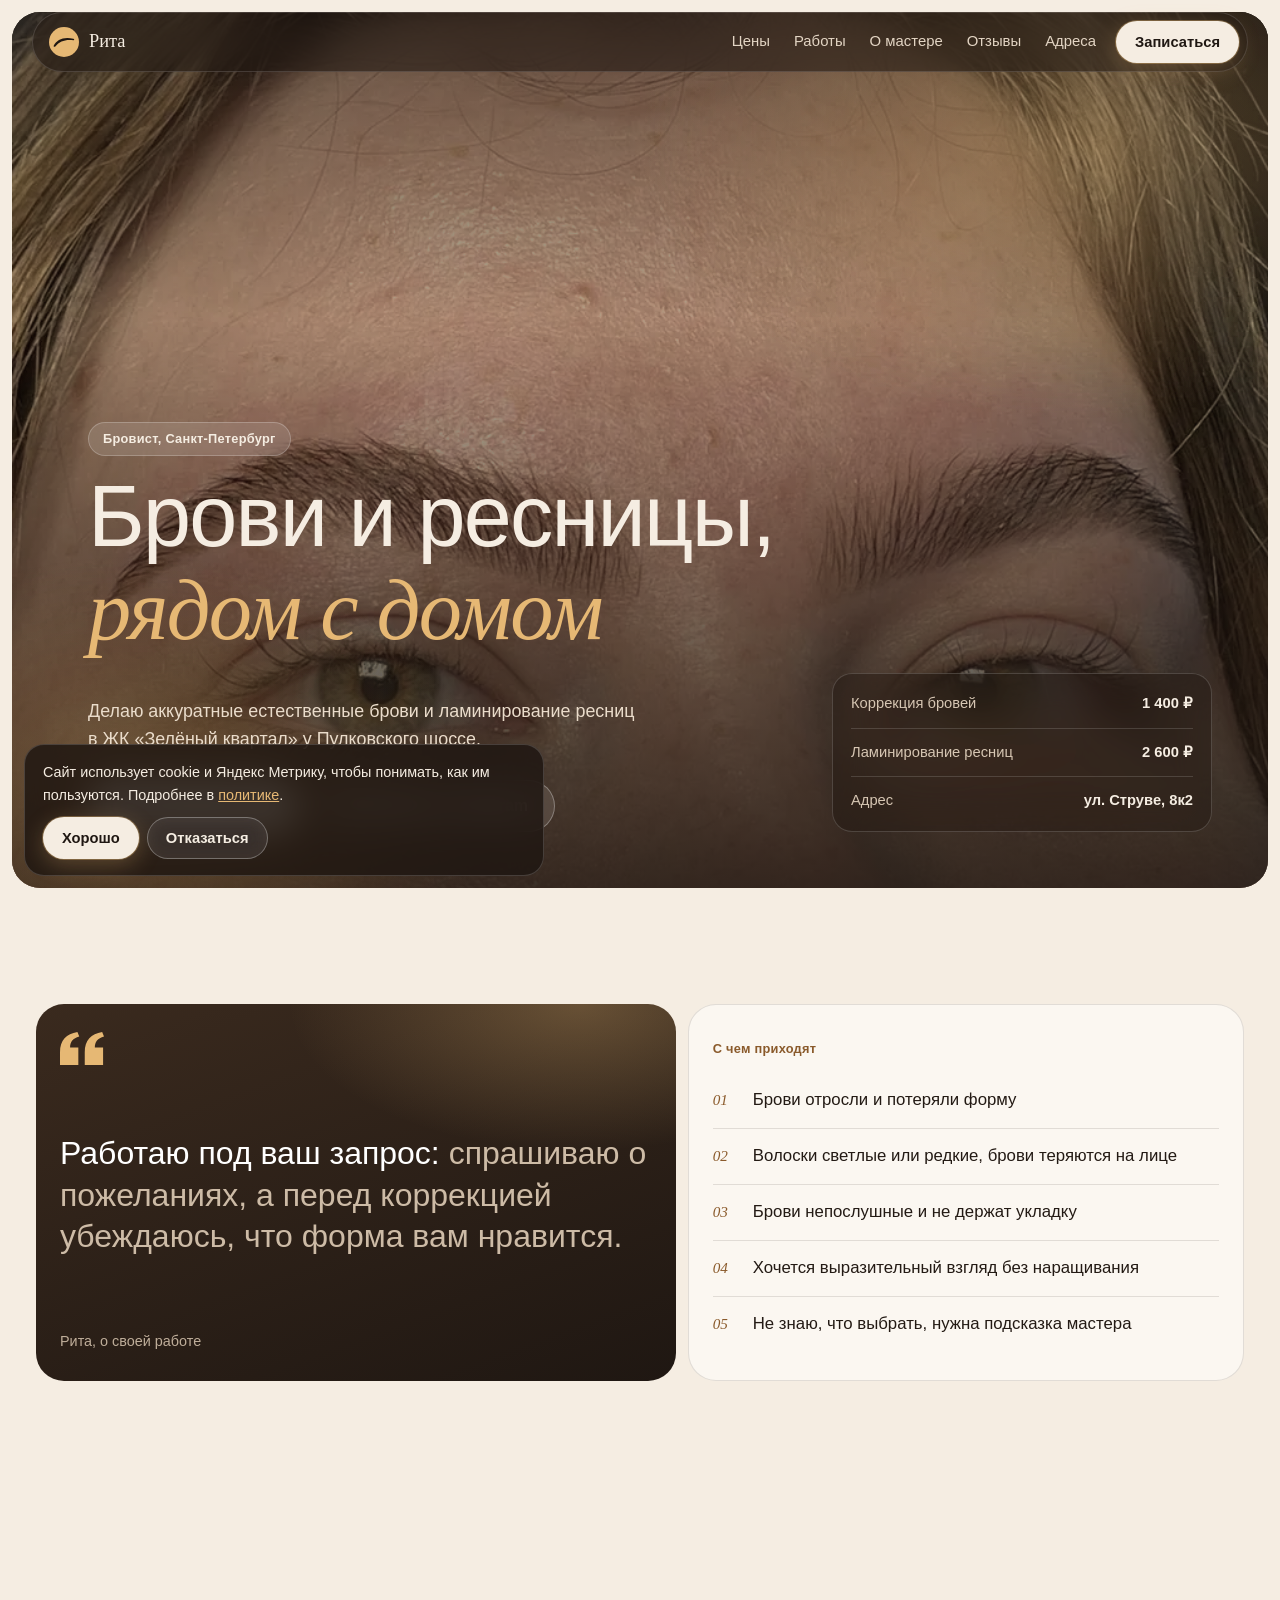
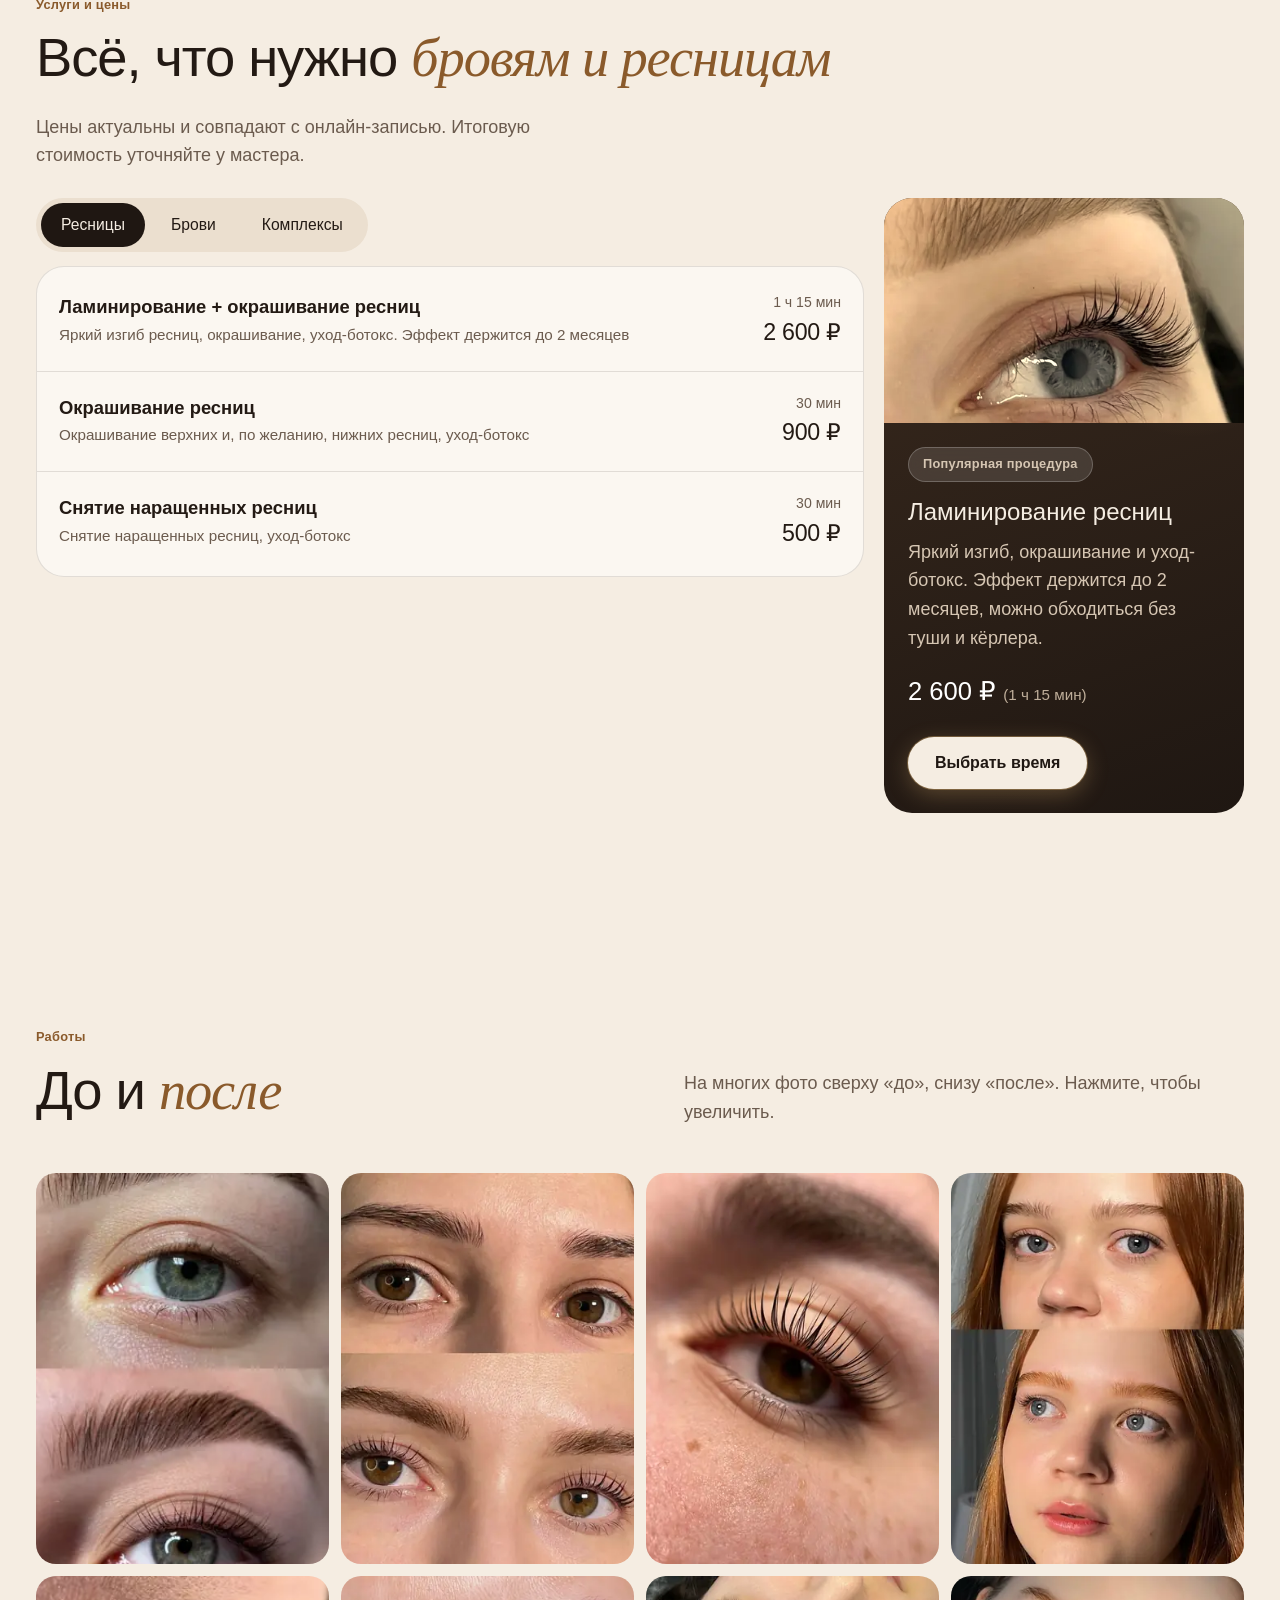
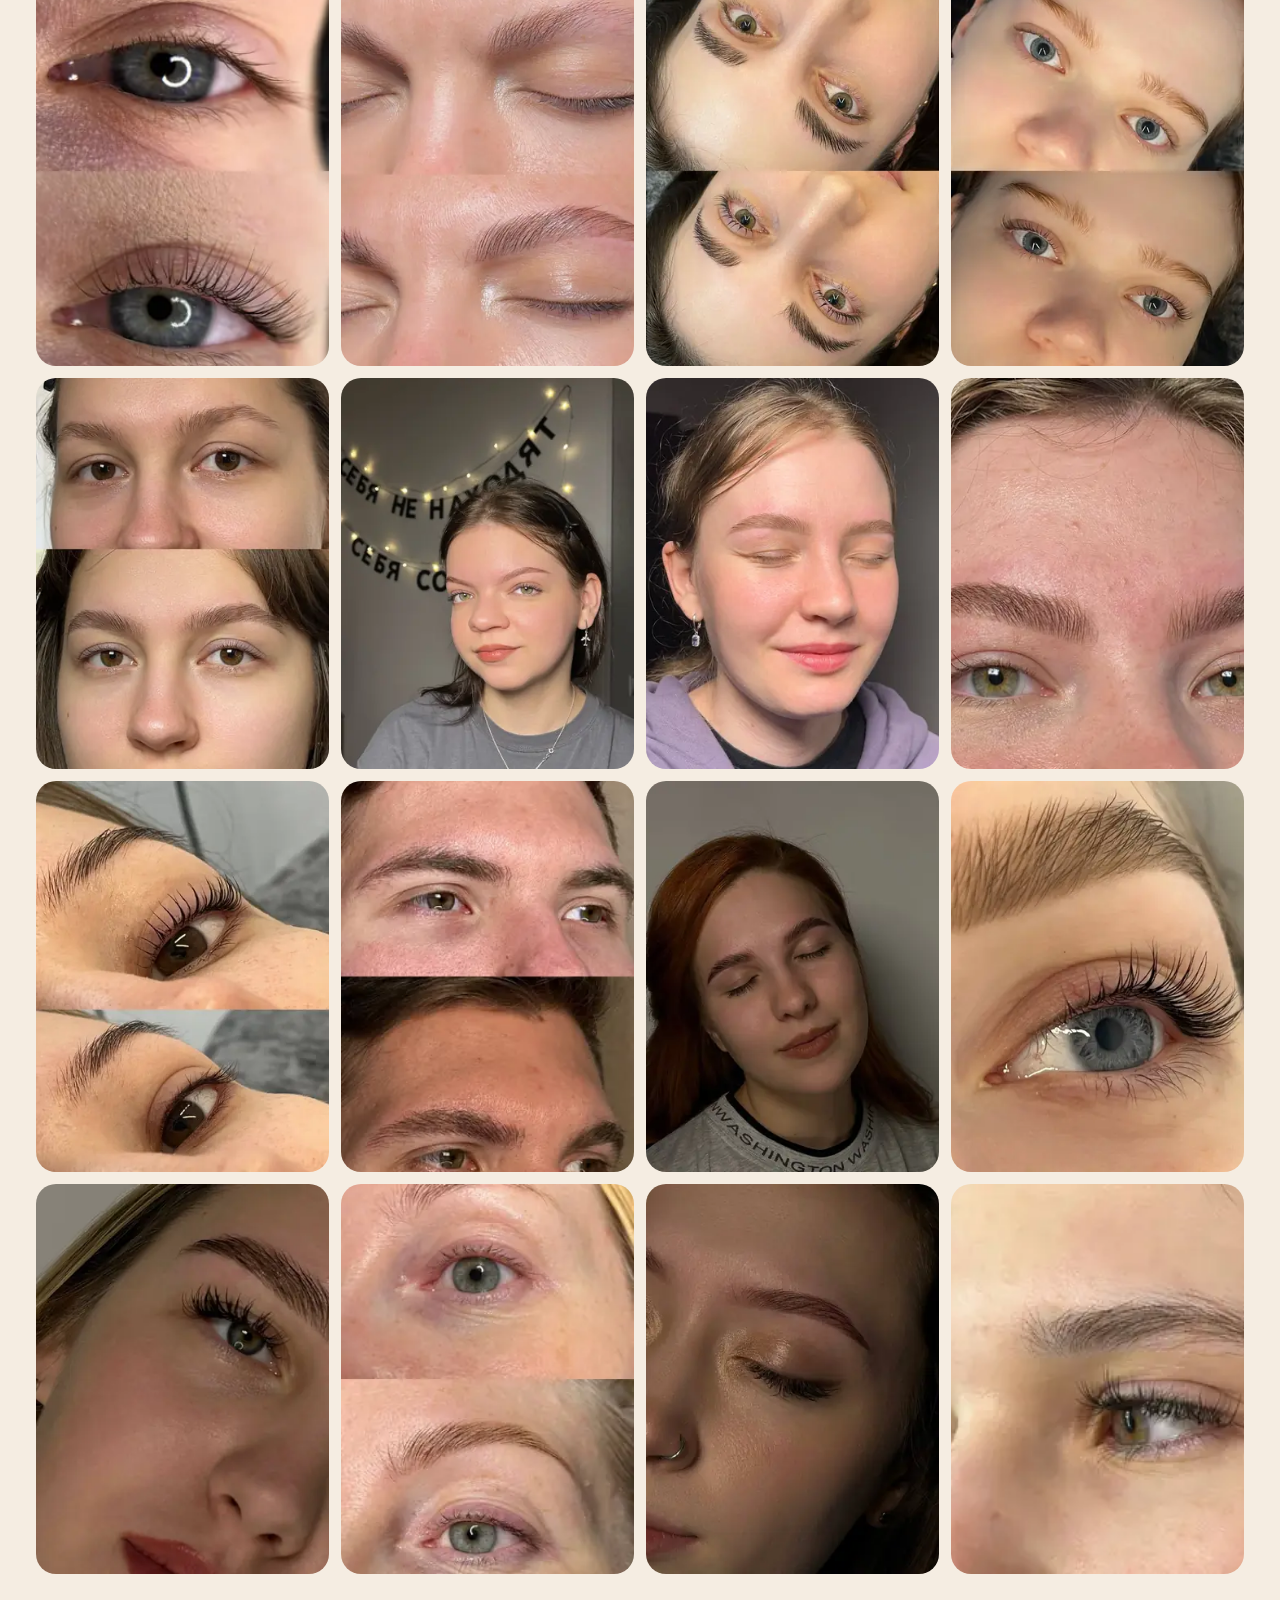
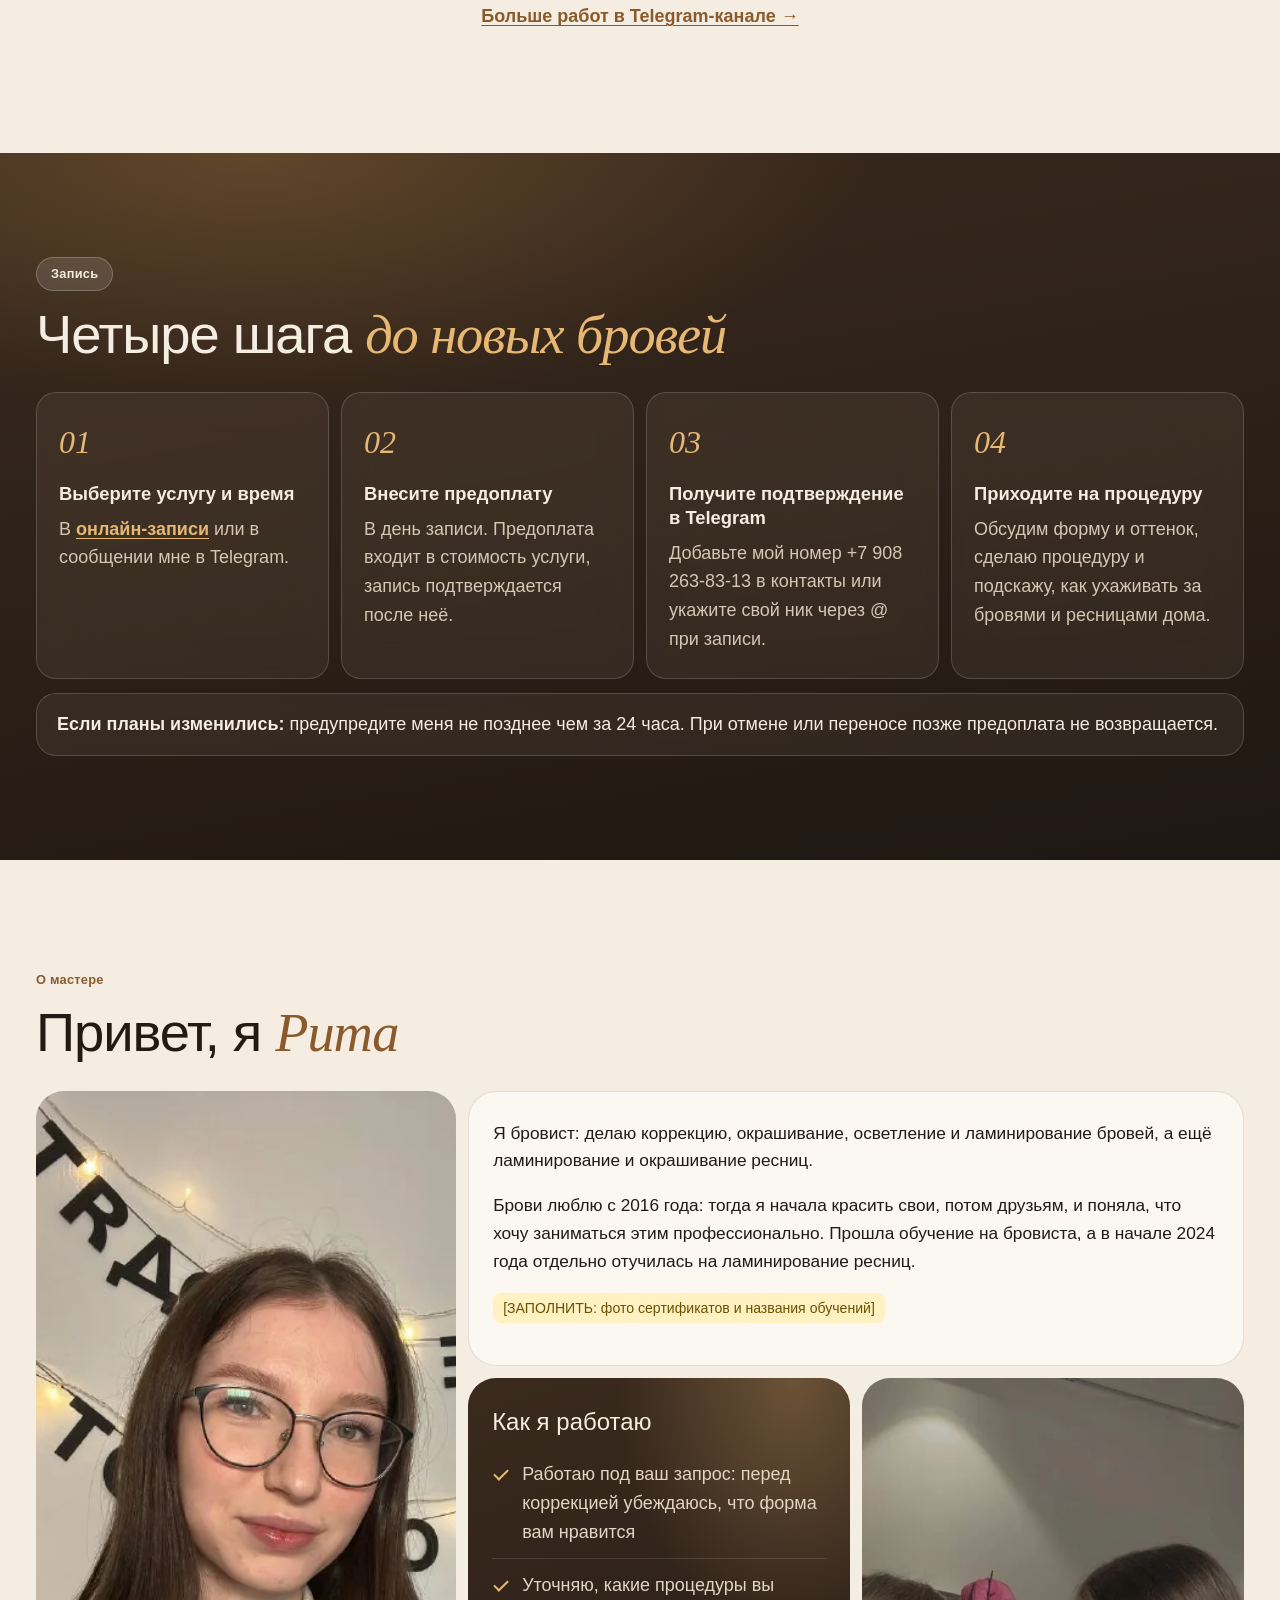
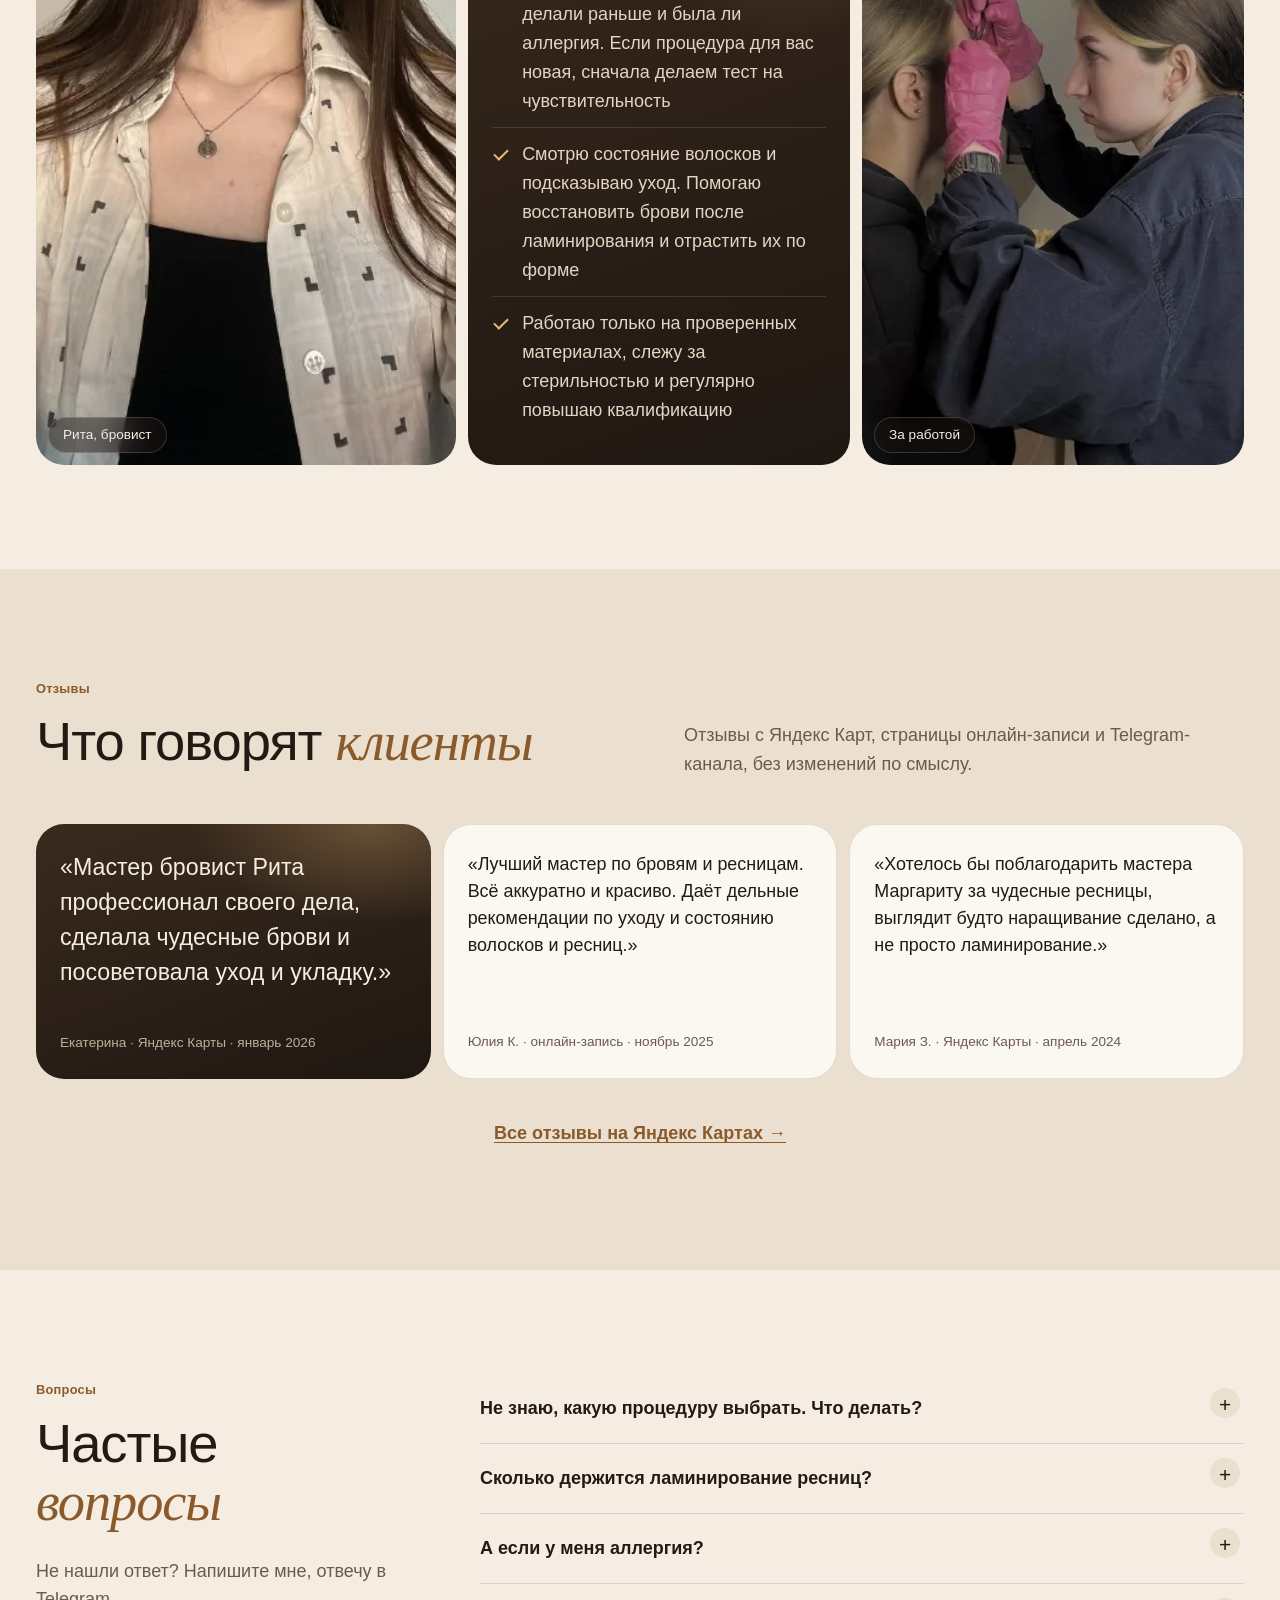
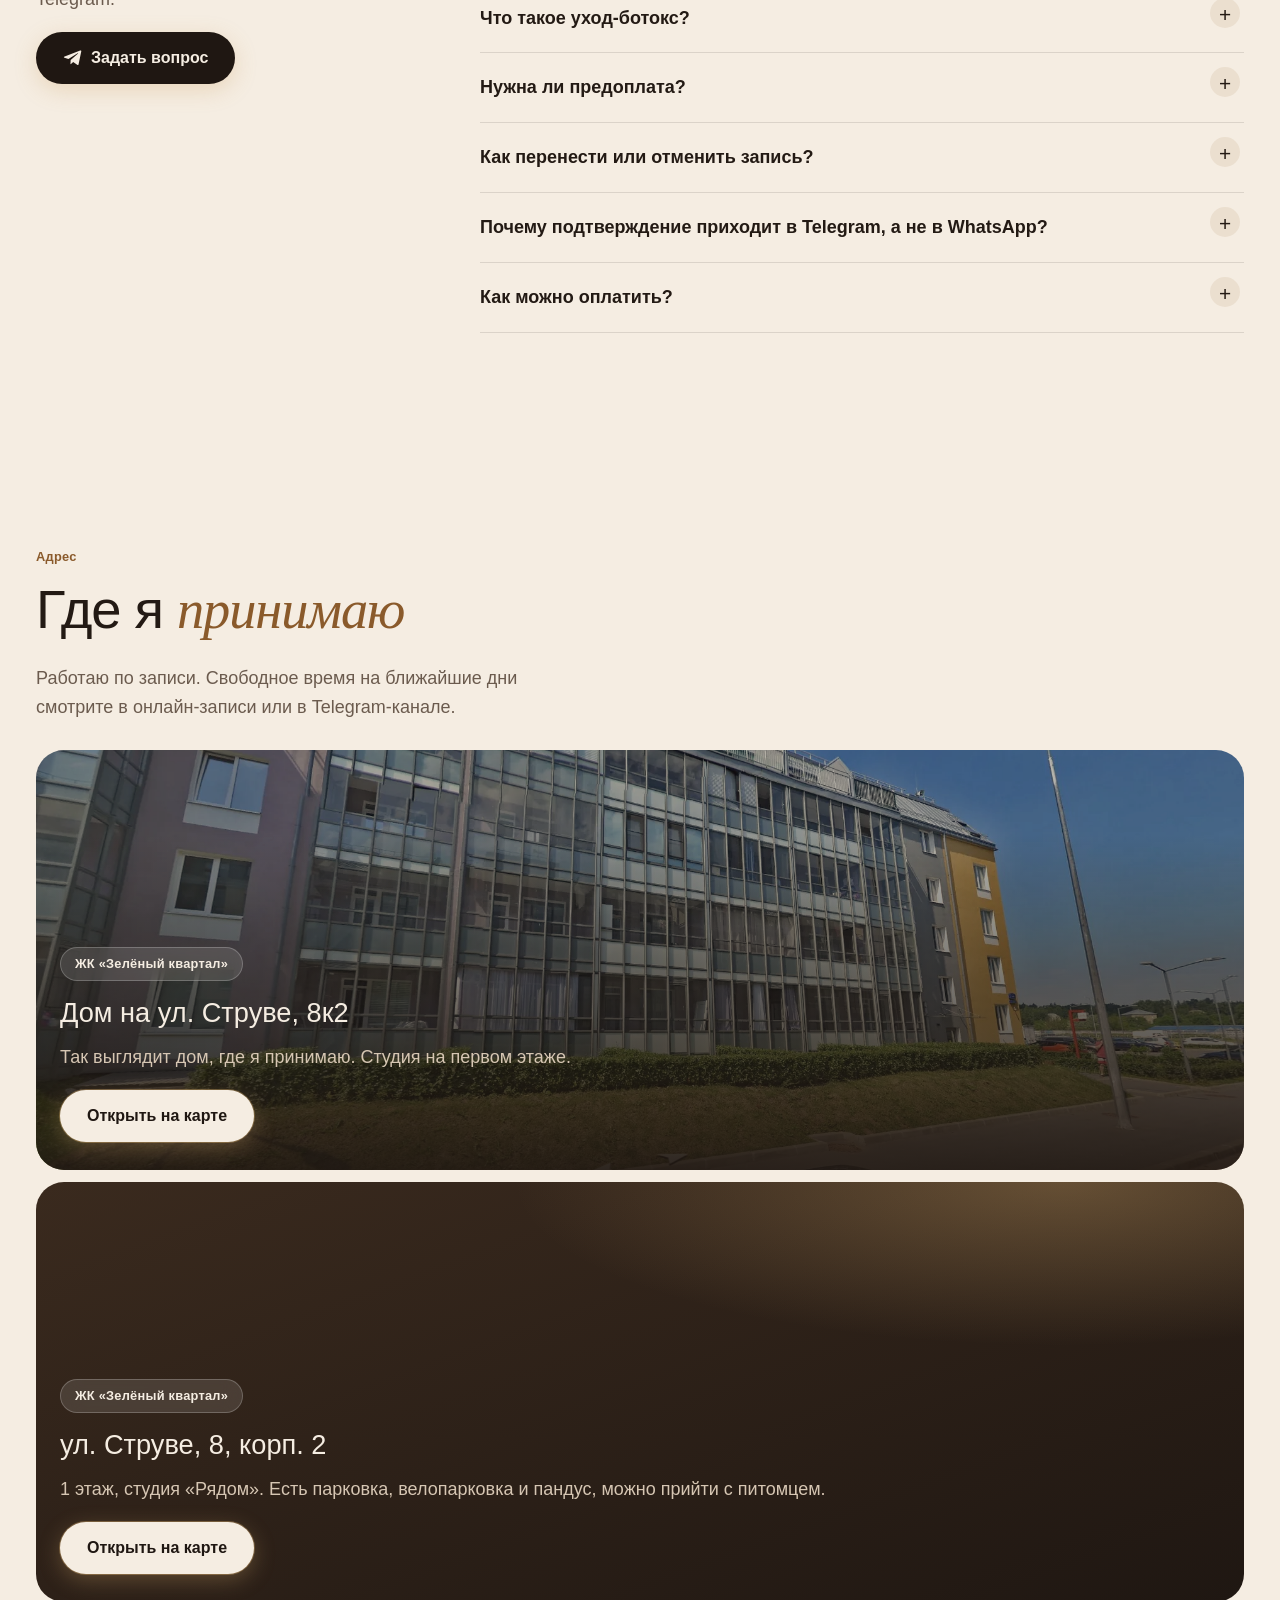
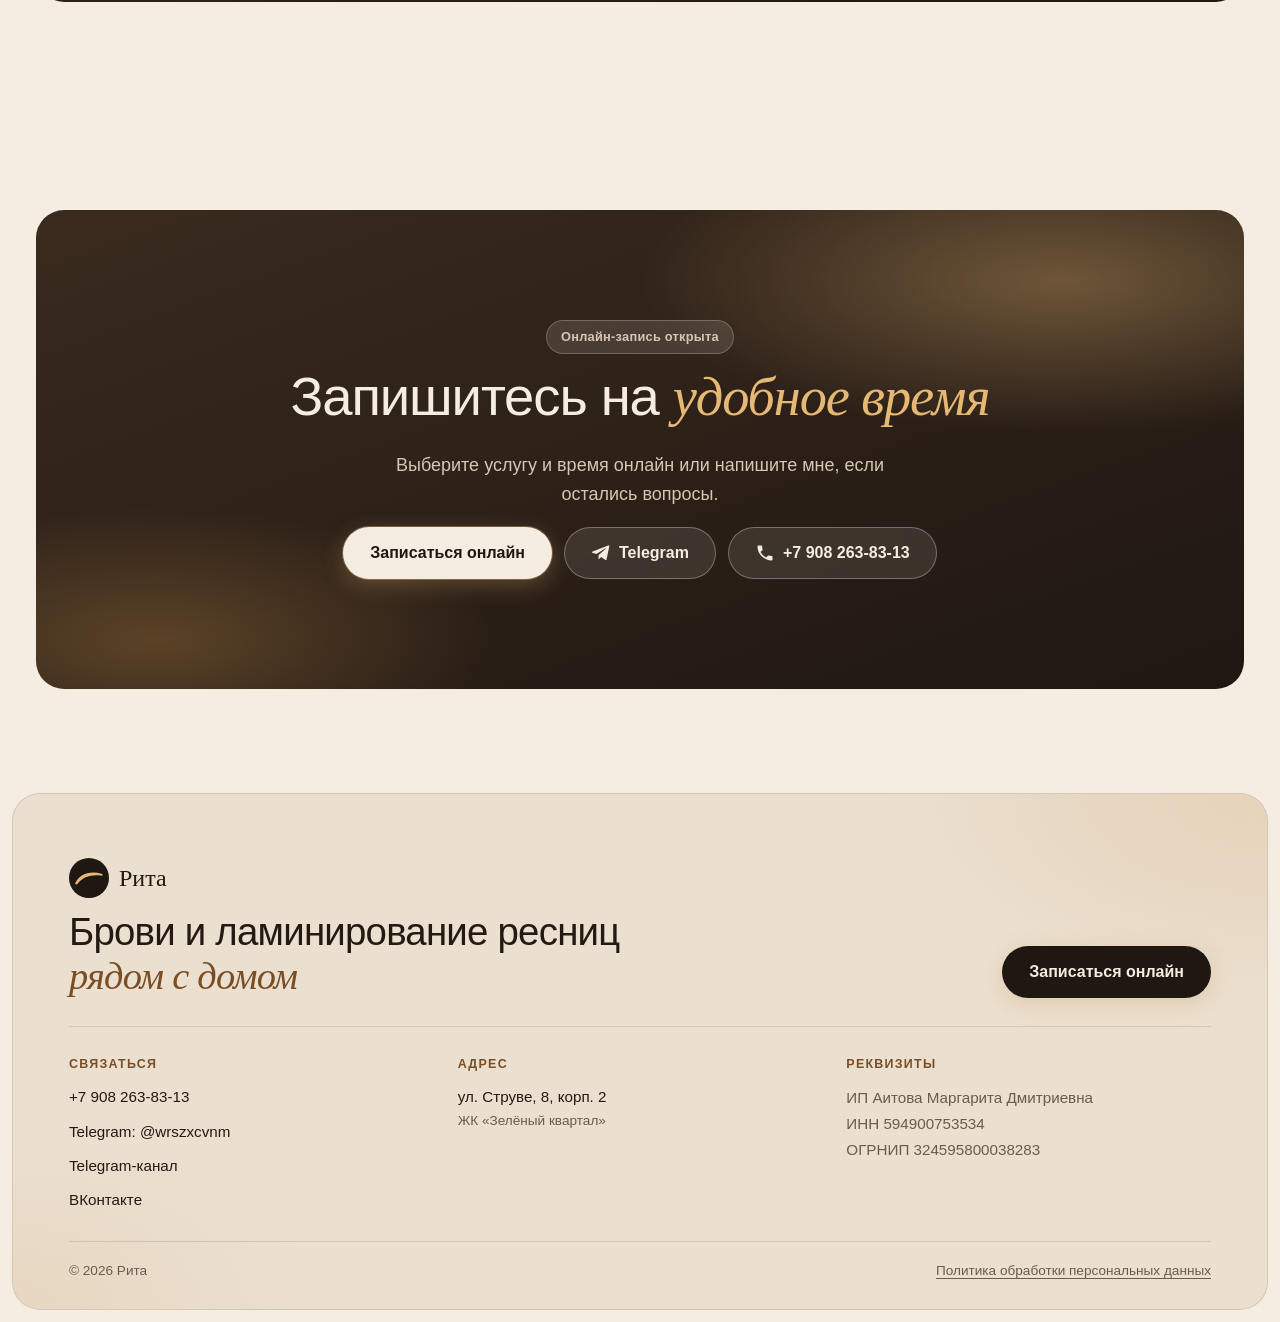
==== index.html @ 29fa29fb "Версия styles.css в ссылке, чтобы обновились стили меток" ====
<!doctype html>
<html lang="ru">
<head>
  <meta charset="utf-8">
  <meta name="viewport" content="width=device-width, initial-scale=1">
  <meta http-equiv="Content-Security-Policy" content="default-src 'self'; script-src 'self' https://mc.yandex.ru https://yastatic.net; style-src 'self' 'unsafe-inline'; img-src 'self' data: https://mc.yandex.ru; connect-src 'self' https://mc.yandex.ru; frame-src https://mc.yandex.ru; object-src 'none'; base-uri 'self'; form-action 'self'">
  <meta name="referrer" content="strict-origin-when-cross-origin">
  <title>Бровист Рита: брови и ресницы, Зелёный квартал</title>
  <meta name="description" content="Коррекция, окрашивание и ламинирование бровей, ламинирование ресниц в ЖК «Зелёный квартал», ул. Струве, 8к2, СПб. Онлайн-запись.">
  <!-- Домен сайта: https://brov-rita.vercel.app/ (Vercel) -->
  <link rel="canonical" href="https://brov-rita.vercel.app/">
  <meta property="og:type" content="website">
  <meta property="og:locale" content="ru_RU">
  <meta property="og:title" content="Рита: брови и ламинирование ресниц">
  <meta property="og:description" content="Брови и ресницы рядом с домом: ЖК «Зелёный квартал», ул. Струве, 8к2. Онлайн-запись.">
  <meta property="og:image" content="https://brov-rita.vercel.app/img/og.jpg">
  <meta property="og:url" content="https://brov-rita.vercel.app/">
  <meta name="theme-color" content="#1f1712">
  <link rel="icon" href="favicon.svg" type="image/svg+xml">
  <link rel="preload" as="image" href="img/work-09.webp">
  <link rel="stylesheet" href="styles.css?v=20261119">
  <script type="application/ld+json">
  {
    "@context": "https://schema.org",
    "@type": "HealthAndBeautyBusiness",
    "name": "Рита: брови и ресницы",
    "description": "Коррекция, окрашивание, осветление и ламинирование бровей, ламинирование и окрашивание ресниц.",
    "url": "https://brov-rita.vercel.app/",
    "image": "https://brov-rita.vercel.app/img/og.jpg",
    "telephone": "+7-908-263-83-13",
    "priceRange": "300-4800 RUB",
    "paymentAccepted": "Наличные, банковский перевод",
    "legalName": "ИП Аитова Маргарита Дмитриевна",
    "taxID": "594900753534",
    "address": {"@type": "PostalAddress", "streetAddress": "ул. Струве, 8, корп. 2", "addressLocality": "Санкт-Петербург", "addressCountry": "RU"},
    "founder": {"@type": "Person", "name": "Маргарита Аитова", "alternateName": "Рита"},
    "sameAs": ["https://t.me/browbynekrasova", "https://vk.ru/browbynekrasova", "https://mst.link/by_nekrasova", "https://yandex.ru/maps/org/ryadom/133427495357/"]
  }
  </script>
</head>
<body>

<!-- Шапка: стеклянная плашка поверх первого экрана -->
<header class="nav">
  <div class="nav__in">
    <a class="brand" href="#top" aria-label="На главную">
      <svg class="brand__mark" viewBox="0 0 64 64" aria-hidden="true"><circle cx="32" cy="32" r="32" fill="currentColor"/><path d="M10 40 C17 27 31 20 52 25 C54 25.5 54.5 28 52.5 28.3 C35 26 23 30 13.5 41.5 C12 43 9.2 42 10 40 Z" fill="#1f1712"/></svg>
      <span>Рита</span>
    </a>
    <nav class="nav__links" aria-label="Разделы сайта">
      <a href="#prices">Цены</a>
      <a href="#works">Работы</a>
      <a href="#about">О мастере</a>
      <a href="#reviews">Отзывы</a>
      <a href="#contacts">Адреса</a>
    </nav>
    <a class="pill pill--light pill--sm js-book" href="https://mst.link/by_nekrasova" target="_blank" rel="noopener">Записаться</a>
  </div>
</header>

<main id="top">

  <!-- 1. Первый экран -->
  <section class="hero">
    <picture>
      <source media="(max-width: 699px)" srcset="img/work-08.webp">
      <img class="hero__bg" src="img/work-09.webp" width="1000" height="800" alt="" fetchpriority="high">
    </picture>
    <div class="hero__glow" aria-hidden="true"></div>
    <div class="hero__content">
      <p class="tag tag--glass">Бровист, Санкт-Петербург</p>
      <h1>Брови и ресницы, <em>рядом с&nbsp;домом</em></h1>
      <p class="hero__lead">Делаю аккуратные естественные брови и ламинирование ресниц в&nbsp;ЖК «Зелёный квартал» у&nbsp;Пулковского шоссе.</p>
      <div class="actions">
        <a class="pill pill--light js-book" href="https://mst.link/by_nekrasova" target="_blank" rel="noopener">Записаться онлайн</a>
        <a class="pill pill--glass js-tg" href="https://t.me/wrszxcvnm" target="_blank" rel="noopener"><svg class="ico" aria-hidden="true"><use href="#i-tg"/></svg>Написать в Telegram</a>
      </div>
    </div>
    <ul class="hero__card glass" aria-label="Коротко">
      <li><span>Коррекция бровей</span><b>1 400 ₽</b></li>
      <li><span>Ламинирование ресниц</span><b>2 600 ₽</b></li>
      <li><span>Адрес</span><b>ул. Струве, 8к2</b></li>
    </ul>
  </section>

  <!-- 2. Цитата-принцип + с чем приходят -->
  <section class="block">
    <div class="wrap bento bento--intro">
      <figure class="card card--dark card--quote">
        <svg class="quote-mark" viewBox="0 0 48 36" aria-hidden="true"><path fill="currentColor" d="M0 36V22C0 9 7 2 19 0l2 5c-7 2-10 6-10 12h9v19H0Zm27 0V22C27 9 34 2 46 0l2 5c-7 2-10 6-10 12h9v19H27Z"/></svg>
        <blockquote><span class="hl">Работаю под ваш запрос:</span> спрашиваю о пожеланиях, а перед коррекцией убеждаюсь, что форма вам нравится.</blockquote>
        <figcaption>Рита, о своей работе</figcaption>
      </figure>
      <div class="card card--cream">
        <p class="tag">С чем приходят</p>
        <ul class="pains">
          <li>Брови отросли и потеряли форму</li>
          <li>Волоски светлые или редкие, брови теряются на лице</li>
          <li>Брови непослушные и не держат укладку</li>
          <li>Хочется выразительный взгляд без наращивания</li>
          <li>Не знаю, что выбрать, нужна подсказка мастера</li>
        </ul>
      </div>
    </div>
  </section>

  <!-- 3. Услуги и цены -->
  <section class="block" id="prices">
    <div class="wrap">
      <div class="head">
        <p class="tag">Услуги и цены</p>
        <h2>Всё, что нужно <em>бровям и ресницам</em></h2>
        <p class="sub">Цены актуальны и совпадают с онлайн-записью. Итоговую стоимость уточняйте у мастера.</p>
      </div>

      <div class="prices">
        <div>
          <div class="tabs" role="tablist" aria-label="Категории услуг">
            <button role="tab" aria-selected="true" aria-controls="p-lashes" id="t-lashes">Ресницы</button>
            <button role="tab" aria-selected="false" aria-controls="p-brows" id="t-brows" tabindex="-1">Брови</button>
            <button role="tab" aria-selected="false" aria-controls="p-combo" id="t-combo" tabindex="-1">Комплексы</button>
          </div>

          <div class="price" role="tabpanel" id="p-brows" aria-labelledby="t-brows" hidden>
            <article class="price__row"><div><h3>Коррекция бровей</h3><p>Построение формы, круговая коррекция воском и пинцетом, прореживание при необходимости</p></div><div class="price__meta"><span>50 мин</span><b>1 400 ₽</b></div></article>
            <article class="price__row"><div><h3>Коррекция + окрашивание</h3><p>Построение формы, коррекция воском и пинцетом, окрашивание краской в тон волос или в желаемый оттенок</p></div><div class="price__meta"><span>1 ч</span><b>1 900 ₽</b></div></article>
            <article class="price__row"><div><h3>Коррекция + прореживание или осветление + окрашивание</h3><p>Построение формы, коррекция, прореживание или осветление с окрашиванием, уход-ботокс при необходимости</p></div><div class="price__meta"><span>1 ч 15 мин</span><b>2 200 ₽</b></div></article>
            <article class="price__row"><div><h3>Коррекция с прореживанием + осветление + окрашивание</h3><p>Построение формы, коррекция, прореживание и осветление с окрашиванием, уход-ботокс</p></div><div class="price__meta"><span>1 ч 30 мин</span><b>2 500 ₽</b></div></article>
            <article class="price__row"><div><h3>Ламинирование + коррекция</h3><p>Ламинирование, построение формы, коррекция воском и пинцетом, прореживание при необходимости, уход-ботокс</p></div><div class="price__meta"><span>1 ч</span><b>2 200 ₽</b></div></article>
            <article class="price__row"><div><h3>Ламинирование + коррекция + окрашивание</h3><p>Ламинирование, построение формы, коррекция, прореживание при необходимости, окрашивание, уход-ботокс</p></div><div class="price__meta"><span>1 ч 15 мин</span><b>2 500 ₽</b></div></article>
            <article class="price__row price__row--hint"><div><h3>«Хочу красивые брови»</h3><p>Если не знаете, что выбрать. Начинаем с консультации: я расскажу, что можно сделать с вашими бровями. От выбранной процедуры зависит итоговая цена</p></div><div class="price__meta"><span>1 ч 30 мин</span><b>1 900 ₽</b></div></article>
            <article class="price__row"><div><h3>Депиляция над верхней губой</h3><p>Можно добавить к любой процедуре</p></div><div class="price__meta"><span>10 мин</span><b>300 ₽</b></div></article>
          </div>

          <div class="price" role="tabpanel" id="p-lashes" aria-labelledby="t-lashes">
            <article class="price__row"><div><h3>Ламинирование + окрашивание ресниц</h3><p>Яркий изгиб ресниц, окрашивание, уход-ботокс. Эффект держится до 2 месяцев</p></div><div class="price__meta"><span>1 ч 15 мин</span><b>2 600 ₽</b></div></article>
            <article class="price__row"><div><h3>Окрашивание ресниц</h3><p>Окрашивание верхних и, по желанию, нижних ресниц, уход-ботокс</p></div><div class="price__meta"><span>30 мин</span><b>900 ₽</b></div></article>
            <article class="price__row"><div><h3>Снятие наращенных ресниц</h3><p>Снятие наращенных ресниц, уход-ботокс</p></div><div class="price__meta"><span>30 мин</span><b>500 ₽</b></div></article>
          </div>

          <div class="price" role="tabpanel" id="p-combo" aria-labelledby="t-combo" hidden>
            <article class="price__row"><div><h3>Комплекс № 1: брови + ламинирование ресниц</h3><p>Коррекция и окрашивание бровей, ламинирование и окрашивание ресниц, уход-ботокс</p></div><div class="price__meta"><span>2 ч</span><b>4 200 ₽</b></div></article>
            <article class="price__row"><div><h3>Комплекс № 2: ламинирование бровей и ресниц</h3><p>Коррекция, окрашивание и ламинирование бровей, ламинирование и окрашивание ресниц, уход-ботокс</p></div><div class="price__meta"><span>2 ч 15 мин</span><b>4 800 ₽</b></div></article>
            <article class="price__row price__row--hint"><div><h3>«Хочу красивые брови и ресницы»</h3><p>Если хотите и брови, и ресницы, но не знаете, что именно. Начинаем с консультации: я расскажу, что можно сделать. От выбранных процедур зависит итоговая цена</p></div><div class="price__meta"><span>2 ч 30 мин</span><b>4 200 ₽</b></div></article>
          </div>
        </div>

        <aside class="card card--dark card--offer">
          <img src="img/work-19-sm.webp" width="479" height="480" loading="lazy" alt="Ресницы после ламинирования">
          <div class="card--offer__body">
            <p class="tag tag--glass">Популярная процедура</p>
            <h3>Ламинирование ресниц</h3>
            <p>Яркий изгиб, окрашивание и уход-ботокс. Эффект держится до 2 месяцев, можно обходиться без туши и кёрлера.</p>
            <p class="card--offer__price">2 600 ₽ <span>(1 ч 15 мин)</span></p>
            <a class="pill pill--light js-book" href="https://mst.link/by_nekrasova" target="_blank" rel="noopener">Выбрать время</a>
          </div>
        </aside>
      </div>
    </div>
  </section>

  <!-- 4. Работы -->
  <section class="block" id="works">
    <div class="wrap">
      <div class="head head--row">
        <div>
          <p class="tag">Работы</p>
          <h2>До и <em>после</em></h2>
        </div>
        <p class="sub">На многих фото сверху «до», снизу «после». Нажмите, чтобы увеличить.</p>
      </div>
      <div class="gallery">
        <button class="gallery__item" data-full="img/work-04.webp"><img src="img/work-04-sm.webp" width="270" height="480" loading="lazy" alt="Брови и ресницы до и после ламинирования"></button>
        <button class="gallery__item" data-full="img/work-03.webp"><img src="img/work-03-sm.webp" width="480" height="480" loading="lazy" alt="Брови до и после коррекции и окрашивания"></button>
        <button class="gallery__item" data-full="img/work-06.webp"><img src="img/work-06-sm.webp" width="360" height="480" loading="lazy" alt="Ресницы после ламинирования крупным планом"></button>
        <button class="gallery__item" data-full="img/work-12.webp"><img src="img/work-12-sm.webp" width="360" height="480" loading="lazy" alt="Брови до и после окрашивания"></button>
        <button class="gallery__item" data-full="img/work-05.webp"><img src="img/work-05-sm.webp" width="270" height="480" loading="lazy" alt="Ресницы до и после ламинирования"></button>
        <button class="gallery__item" data-full="img/work-10.webp"><img src="img/work-10-sm.webp" width="480" height="480" loading="lazy" alt="Брови до и после ламинирования"></button>
        <button class="gallery__item" data-full="img/work-01.webp"><img src="img/work-01-sm.webp" width="360" height="480" loading="lazy" alt="Брови и ресницы до и после процедуры"></button>
        <button class="gallery__item" data-full="img/work-02.webp"><img src="img/work-02-sm.webp" width="360" height="480" loading="lazy" alt="Светлые брови до и после окрашивания"></button>
        <button class="gallery__item" data-full="img/work-11.webp"><img src="img/work-11-sm.webp" width="360" height="480" loading="lazy" alt="Брови до и после коррекции"></button>
        <button class="gallery__item" data-full="img/work-07.webp"><img src="img/work-07-sm.webp" width="360" height="480" loading="lazy" alt="Клиентка после оформления бровей"></button>
        <button class="gallery__item" data-full="img/work-08.webp"><img src="img/work-08-sm.webp" width="360" height="480" loading="lazy" alt="Естественные брови после коррекции и окрашивания"></button>
        <button class="gallery__item" data-full="img/work-09.webp"><img src="img/work-09-sm.webp" width="480" height="384" loading="lazy" alt="Брови после коррекции и окрашивания"></button>
        <button class="gallery__item" data-full="img/work-20.webp"><img src="img/work-20-sm.webp" width="360" height="480" loading="lazy" alt="Ресницы до и после ламинирования, карие глаза"></button>
        <button class="gallery__item" data-full="img/work-13.webp"><img src="img/work-13-sm.webp" width="270" height="480" loading="lazy" alt="Мужские брови до и после коррекции"></button>
        <button class="gallery__item" data-full="img/work-14.webp"><img src="img/work-14-sm.webp" width="480" height="480" loading="lazy" alt="Брови после оформления у клиентки с рыжими волосами"></button>
        <button class="gallery__item" data-full="img/work-19.webp"><img src="img/work-19-sm.webp" width="479" height="480" loading="lazy" alt="Ресницы после ламинирования и окрашивания крупным планом"></button>
        <button class="gallery__item" data-full="img/work-16.webp"><img src="img/work-16-sm.webp" width="480" height="480" loading="lazy" alt="Брови и ресницы после процедуры крупным планом"></button>
        <button class="gallery__item" data-full="img/work-17.webp"><img src="img/work-17-sm.webp" width="270" height="480" loading="lazy" alt="Ресницы до и после ламинирования, голубые глаза"></button>
        <button class="gallery__item" data-full="img/work-15.webp"><img src="img/work-15-sm.webp" width="480" height="480" loading="lazy" alt="Брови после ламинирования и окрашивания"></button>
        <button class="gallery__item" data-full="img/work-18.webp"><img src="img/work-18-sm.webp" width="480" height="269" loading="lazy" alt="Брови после ламинирования, коррекции и окрашивания в профиль"></button>
      </div>
      <p class="center"><a class="link" href="https://t.me/browbynekrasova" target="_blank" rel="noopener">Больше работ в Telegram-канале →</a></p>
    </div>
  </section>

  <!-- 5. Как записаться -->
  <section class="block block--dark" id="steps">
    <div class="wrap">
      <div class="head">
        <p class="tag tag--glass">Запись</p>
        <h2>Четыре шага <em>до новых бровей</em></h2>
      </div>
      <ol class="steps">
        <li class="glass"><h3>Выберите услугу и время</h3><p>В <a class="link js-book" href="https://mst.link/by_nekrasova" target="_blank" rel="noopener">онлайн-записи</a> или в сообщении мне в Telegram.</p></li>
        <li class="glass"><h3>Внесите предоплату</h3><p>В день записи. Предоплата входит в стоимость услуги, запись подтверждается после неё.</p></li>
        <li class="glass"><h3>Получите подтверждение в Telegram</h3><p>Добавьте мой номер +7 908 263-83-13 в контакты или укажите свой ник через @ при записи.</p></li>
        <li class="glass"><h3>Приходите на процедуру</h3><p>Обсудим форму и оттенок, сделаю процедуру и подскажу, как ухаживать за бровями и ресницами дома.</p></li>
      </ol>
      <p class="note glass"><b>Если планы изменились:</b> предупредите меня не позднее чем за 24 часа. При отмене или переносе позже предоплата не возвращается.</p>
    </div>
  </section>

  <!-- 6. О мастере -->
  <section class="block" id="about">
    <div class="wrap">
      <div class="head">
        <p class="tag">О мастере</p>
        <h2>Привет, я <em>Рита</em></h2>
      </div>
      <div class="bento bento--about">
        <figure class="photo photo--tall"><img src="img/master-studio.webp" width="450" height="800" loading="lazy" alt="Рита, бровист, в студии"><figcaption class="glass">Рита, бровист</figcaption></figure>
        <div class="card card--cream about__text">
          <p>Я бровист: делаю коррекцию, окрашивание, осветление и ламинирование бровей, а ещё ламинирование и окрашивание ресниц.</p>
          <p>Брови люблю с 2016 года: тогда я начала красить свои, потом друзьям, и поняла, что хочу заниматься этим профессионально. Прошла обучение на бровиста, а в начале 2024 года отдельно отучилась на ламинирование ресниц.</p>
          <p class="todo">[ЗАПОЛНИТЬ: фото сертификатов и названия обучений]</p>
        </div>
        <div class="card card--dark about__how">
          <h3>Как я работаю</h3>
          <ul class="ticks">
            <li>Работаю под ваш запрос: перед коррекцией убеждаюсь, что форма вам нравится</li>
            <li>Уточняю, какие процедуры вы делали раньше и была ли аллергия. Если процедура для вас новая, сначала делаем тест на чувствительность</li>
            <li>Смотрю состояние волосков и подсказываю уход. Помогаю восстановить брови после ламинирования и отрастить их по форме</li>
            <li>Работаю только на проверенных материалах, слежу за стерильностью и регулярно повышаю квалификацию</li>
          </ul>
        </div>
        <figure class="photo"><img src="img/process.webp" width="800" height="800" loading="lazy" alt="Рита оформляет брови клиентке"><figcaption class="glass">За работой</figcaption></figure>
      </div>
    </div>
  </section>

  <!-- 7. Отзывы -->
  <section class="block block--cream" id="reviews">
    <div class="wrap">
      <div class="head head--row">
        <div>
          <p class="tag">Отзывы</p>
          <h2>Что говорят <em>клиенты</em></h2>
        </div>
        <p class="sub">Отзывы с Яндекс Карт, страницы онлайн-записи и Telegram-канала, без изменений по смыслу.</p>
      </div>
      <div class="reviews">
        <figure class="review review--feature"><blockquote>Мастер бровист Рита профессионал своего дела, сделала чудесные брови и посоветовала уход и укладку.</blockquote><figcaption>Екатерина · Яндекс Карты · январь 2026</figcaption></figure>
        <figure class="review"><blockquote>Лучший мастер по бровям и ресницам. Всё аккуратно и красиво. Даёт дельные рекомендации по уходу и состоянию волосков и ресниц.</blockquote><figcaption>Юлия К. · онлайн-запись · ноябрь 2025</figcaption></figure>
        <figure class="review"><blockquote>Хотелось бы поблагодарить мастера Маргариту за чудесные ресницы, выглядит будто наращивание сделано, а не просто ламинирование.</blockquote><figcaption>Мария З. · Яндекс Карты · апрель 2024</figcaption></figure>
        <figure class="review"><blockquote>Попадание мастера в моё ТЗ: 10000/10! Хотелось сделать брови более подходящего цвета к волосам, чуть пошире и воздушнее. Боялась менять цвет, но Маргарита сделала всё просто идеально!</blockquote><figcaption>Клиентка · Telegram-канал · ноябрь 2024</figcaption></figure>
        <figure class="review"><blockquote>Очень быстро и качественно провела коррекцию и окрашивание бровей. Благодарю за мои брови, теперь они выглядят естественно и привлекательно.</blockquote><figcaption>Наталья М. · онлайн-запись · январь 2025</figcaption></figure>
        <figure class="review"><blockquote>Если у вас пока нет представлений о том, какая форма и цвет бровей вам подходит, Маргарита поможет, предложит несколько вариантов, и вы вместе придёте к замечательному результату.</blockquote><figcaption>Анастасия · онлайн-запись · февраль 2024</figcaption></figure>
        <figure class="review"><blockquote>Мастер Маргарита профессионал своего дела! Брови получились восхитительные. Обязательно вернусь сюда ещё не раз!</blockquote><figcaption>Дарья Б. · Яндекс Карты · апрель 2024</figcaption></figure>
        <figure class="review"><blockquote>Спасибо Рите за результат, который я хотела, и за мягкую и профессиональную работу.</blockquote><figcaption>Наталья Л. · онлайн-запись · февраль 2025</figcaption></figure>
        <figure class="review"><blockquote>Огромное спасибо за профессиональный подход, уважение и реализацию моих пожеланий. Прекрасный результат для моего образа. Очень довольна своими новыми бровями.</blockquote><figcaption>Юлия · онлайн-запись · март 2024</figcaption></figure>
        <figure class="review"><blockquote>Рита делает чудесные брови и ресницы. Приятная студия и беседа обеспечены. Однозначно рекомендую.</blockquote><figcaption>Виктория К. · Яндекс Карты · апрель 2026</figcaption></figure>
        <figure class="review"><blockquote>Была на бровях у Риты. Всё очень понравилось. Работа красивая.</blockquote><figcaption>Кристина · Яндекс Карты · декабрь 2024</figcaption></figure>
      </div>
      <p class="center"><a class="link" href="https://yandex.ru/maps/org/ryadom/133427495357/reviews/" target="_blank" rel="noopener">Все отзывы на Яндекс Картах →</a></p>
    </div>
  </section>

  <!-- 8. Частые вопросы -->
  <section class="block" id="faq">
    <div class="wrap faq-wrap">
      <div class="head">
        <p class="tag">Вопросы</p>
        <h2>Частые <em>вопросы</em></h2>
        <p class="sub">Не нашли ответ? Напишите мне, отвечу в Telegram.</p>
        <a class="pill pill--dark js-tg" href="https://t.me/wrszxcvnm" target="_blank" rel="noopener"><svg class="ico" aria-hidden="true"><use href="#i-tg"/></svg>Задать вопрос</a>
      </div>
      <div>
        <details class="faq"><summary>Не знаю, какую процедуру выбрать. Что делать?</summary><p>Запишитесь на услугу «Хочу красивые брови» (1 900 ₽) или «Хочу красивые брови и ресницы» (4 200 ₽). Сначала будет консультация: я расскажу, что можно сделать, и вы выберете процедуру. От этого зависит итоговая цена. Можно и просто написать мне в Telegram с вопросом.</p></details>
        <details class="faq"><summary>Сколько держится ламинирование ресниц?</summary><p>Эффект держится до 2 месяцев, и всё это время можно обходиться без туши и кёрлера. Сама процедура ламинирования длится около 50 минут, вместе с окрашиванием и уходом запись занимает 1 час 15 минут.</p></details>
        <details class="faq"><summary>А если у меня аллергия?</summary><p>Перед процедурой я спрашиваю, какие процедуры вы делали раньше и были ли реакции. Если вы впервые у бровиста или пробуете новую процедуру, сначала делаем тест на чувствительность. Если у вас уже была аллергия, обязательно скажите об этом при записи.</p></details>
        <details class="faq"><summary>Что такое уход-ботокс?</summary><p>Это уходовый состав для волосков бровей и ресниц, который наносится в конце процедуры. Он уже входит в стоимость услуг, где указан.</p></details>
        <details class="faq"><summary>Нужна ли предоплата?</summary><p>Да. Предоплата вносится в день записи и входит в стоимость услуги. Запись подтверждается после предоплаты.</p></details>
        <details class="faq"><summary>Как перенести или отменить запись?</summary><p>Напишите мне в Telegram не позднее чем за 24 часа до начала. Если отменить или перенести запись позже, предоплата не возвращается.</p></details>
        <details class="faq"><summary>Почему подтверждение приходит в Telegram, а не в WhatsApp?</summary><p>Из-за блокировки WhatsApp подтверждения я отправляю в Telegram. Добавьте мой номер +7 908 263-83-13 в контакты или укажите ник через @ при записи.</p></details>
        <details class="faq"><summary>Как можно оплатить?</summary><p>Наличными или банковским переводом.</p></details>
      </div>
    </div>
  </section>

  <!-- 9. Адреса -->
  <section class="block" id="contacts">
    <div class="wrap">
      <div class="head">
        <p class="tag">Адрес</p>
        <h2>Где я <em>принимаю</em></h2>
        <p class="sub">Работаю по записи. Свободное время на ближайшие дни смотрите в онлайн-записи или в Telegram-канале.</p>
      </div>
      <div class="places">
        <figure class="place card card--photo">
          <img src="img/struve-8k2.webp" width="1920" height="760" loading="lazy" alt="Жилой дом на ул. Струве, 8к2, ЖК «Зелёный квартал»">
          <figcaption class="place__body">
            <p class="tag tag--glass">ЖК «Зелёный квартал»</p>
            <h3>Дом на ул. Струве, 8к2</h3>
            <p>Так выглядит дом, где я принимаю. Студия на первом этаже.</p>
            <a class="pill pill--light js-route" href="https://yandex.ru/maps/org/ryadom/133427495357/" target="_blank" rel="noopener">Открыть на карте</a>
          </figcaption>
        </figure>
        <article class="place card card--dark">
          <p class="tag tag--glass">ЖК «Зелёный квартал»</p>
          <h3>ул. Струве, 8, корп. 2</h3>
          <p>1 этаж, студия «Рядом». Есть парковка, велопарковка и пандус, можно прийти с питомцем.</p>
          <a class="pill pill--light js-route" href="https://yandex.ru/maps/org/ryadom/133427495357/" target="_blank" rel="noopener">Открыть на карте</a>
        </article>
      </div>
    </div>
  </section>

  <!-- 10. Финальный призыв -->
  <section class="block">
    <div class="wrap">
      <div class="cta">
        <div class="hero__glow" aria-hidden="true"></div>
        <p class="tag tag--glass">Онлайн-запись открыта</p>
        <h2>Запишитесь на <em>удобное время</em></h2>
        <p>Выберите услугу и время онлайн или напишите мне, если остались вопросы.</p>
        <div class="actions actions--center">
          <a class="pill pill--light js-book" href="https://mst.link/by_nekrasova" target="_blank" rel="noopener">Записаться онлайн</a>
          <a class="pill pill--glass js-tg" href="https://t.me/wrszxcvnm" target="_blank" rel="noopener"><svg class="ico" aria-hidden="true"><use href="#i-tg"/></svg>Telegram</a>
          <a class="pill pill--glass js-phone" href="tel:+79082638313"><svg class="ico" aria-hidden="true"><use href="#i-phone"/></svg>+7 908 263-83-13</a>
        </div>
      </div>
    </div>
  </section>

</main>

<footer class="footer">
  <div class="footer__card">
    <div class="footer__glow" aria-hidden="true"></div>
    <div class="footer__top">
      <div>
        <p class="brand brand--footer">
          <svg class="brand__mark" viewBox="0 0 64 64" aria-hidden="true"><circle cx="32" cy="32" r="32" fill="currentColor"/><path d="M10 40 C17 27 31 20 52 25 C54 25.5 54.5 28 52.5 28.3 C35 26 23 30 13.5 41.5 C12 43 9.2 42 10 40 Z" fill="#e6b874"/></svg>
          <span>Рита</span>
        </p>
        <p class="footer__tagline">Брови и ламинирование ресниц <em>рядом с домом</em></p>
      </div>
      <a class="pill pill--dark js-book" href="https://mst.link/by_nekrasova" target="_blank" rel="noopener">Записаться онлайн</a>
    </div>
    <div class="footer__grid">
      <div>
        <p class="footer__label">Связаться</p>
        <ul class="footer__list">
          <li><a href="tel:+79082638313" class="js-phone">+7 908 263-83-13</a></li>
          <li><a href="https://t.me/wrszxcvnm" class="js-tg" target="_blank" rel="noopener">Telegram: @wrszxcvnm</a></li>
          <li><a href="https://t.me/browbynekrasova" target="_blank" rel="noopener">Telegram-канал</a></li>
          <li><a href="https://vk.ru/browbynekrasova" target="_blank" rel="noopener">ВКонтакте</a></li>
        </ul>
      </div>
      <div>
        <p class="footer__label">Адрес</p>
        <ul class="footer__list">
          <li><a href="https://yandex.ru/maps/org/ryadom/133427495357/" class="js-route" target="_blank" rel="noopener">ул. Струве, 8, корп. 2</a><span>ЖК «Зелёный квартал»</span></li>
        </ul>
      </div>
      <div>
        <p class="footer__label">Реквизиты</p>
        <p class="footer__legal">ИП Аитова Маргарита Дмитриевна<br>ИНН 594900753534<br>ОГРНИП 324595800038283</p>
      </div>
    </div>
    <div class="footer__bottom">
      <span>© 2026 Рита</span>
      <a href="privacy.html">Политика обработки персональных данных</a>
    </div>
  </div>
</footer>

<div class="mobilebar glass" aria-label="Быстрая запись">
  <a class="pill pill--light js-book" href="https://mst.link/by_nekrasova" target="_blank" rel="noopener">Записаться</a>
  <a class="mobilebar__icon js-tg" href="https://t.me/wrszxcvnm" target="_blank" rel="noopener" aria-label="Написать в Telegram"><svg class="ico" aria-hidden="true"><use href="#i-tg"/></svg></a>
  <a class="mobilebar__icon js-phone" href="tel:+79082638313" aria-label="Позвонить"><svg class="ico" aria-hidden="true"><use href="#i-phone"/></svg></a>
</div>

<dialog class="lightbox" id="lightbox" aria-label="Фото работы">
  <form method="dialog"><button class="lightbox__close" aria-label="Закрыть">×</button></form>
  <img src="" alt="">
</dialog>

<div class="cookie glass" id="cookie" hidden>
  <p>Сайт использует cookie и Яндекс Метрику, чтобы понимать, как им пользуются. Подробнее в <a href="privacy.html">политике</a>.</p>
  <div class="cookie__btns">
    <button class="pill pill--light pill--sm" data-cookie="yes">Хорошо</button>
    <button class="pill pill--glass pill--sm" data-cookie="no">Отказаться</button>
  </div>
</div>

<svg width="0" height="0" style="position:absolute" aria-hidden="true">
  <symbol id="i-tg" viewBox="0 0 24 24"><path fill="currentColor" d="M21.9 4.3 18.7 19.4c-.2 1-.9 1.3-1.7.8l-4.8-3.5-2.3 2.2c-.3.3-.5.5-1 .5l.3-4.9 8.9-8c.4-.3-.1-.5-.6-.2L6.5 13.2 1.8 11.7c-1-.3-1-1 .2-1.5L20.6 3c.9-.3 1.6.2 1.3 1.3Z"/></symbol>
  <symbol id="i-phone" viewBox="0 0 24 24"><path fill="currentColor" d="M6.6 10.8a15.1 15.1 0 0 0 6.6 6.6l2.2-2.2c.3-.3.7-.4 1-.2 1.1.4 2.3.6 3.6.6.6 0 1 .4 1 1V20c0 .6-.4 1-1 1A17 17 0 0 1 3 4c0-.6.4-1 1-1h3.5c.6 0 1 .4 1 1 0 1.3.2 2.5.6 3.6.1.3 0 .7-.2 1l-2.3 2.2Z"/></symbol>
</svg>

<script src="script.js" defer></script>
</body>
</html>
---- styles.css ----
/* Рита: тёплое золото, тёмная бронза, стекло (основная версия с 20.10.2026; прошлая: styles_v1.css) */
:root {
  --night: #1f1712;      /* тёмный эспрессо */
  --bronze: #3a2a1e;     /* бронза */
  --amber: #c8924a;      /* янтарь */
  --honey: #e6b874;      /* мёд: акцент на тёмном */
  --cream: #f5ede2;      /* крем: фон */
  --sand: #ebdfcf;       /* песок: светлые карточки */
  --paper: #fbf7f1;      /* бумага */
  --ink: #231a14;        /* текст */
  --muted: #6b5b4e;      /* подписи */
  --accent-ink: #8a5a2b; /* акцент текста на светлом */
  --line: rgba(35, 26, 20, .12);
  --r-lg: 28px;
  --r-md: 20px;
  --sans: "Segoe UI", -apple-system, "Helvetica Neue", Roboto, Arial, sans-serif;
  --serif: Georgia, "Times New Roman", serif;
}

*, *::before, *::after { box-sizing: border-box; }
html { scroll-behavior: smooth; scroll-padding-top: 90px; -webkit-text-size-adjust: 100%; }
body { margin: 0; background: var(--cream); color: var(--ink); font: 17px/1.6 var(--sans); }
img { max-width: 100%; height: auto; display: block; }
a { color: inherit; }
h1, h2, h3 { margin: 0 0 .45em; font-weight: 300; letter-spacing: -.02em; line-height: 1.08; }
h1 { font-size: clamp(2.6rem, 8vw, 5.4rem); }
h2 { font-size: clamp(2rem, 5vw, 3.4rem); }
h3 { font-size: 1.15rem; font-weight: 600; letter-spacing: 0; line-height: 1.3; }
h1 em, h2 em { font-family: var(--serif); font-style: italic; font-weight: 400; color: var(--accent-ink); }
p { margin: 0 0 1em; }

.wrap { width: 100%; max-width: 1240px; margin: 0 auto; padding: 0 16px; }
.block { padding: 56px 0; }
.block--dark { background: radial-gradient(80% 60% at 20% 0%, rgba(200, 146, 74, .28), transparent 60%), linear-gradient(170deg, var(--bronze), var(--night)); color: var(--cream); }
.block--dark h2 em { color: var(--honey); }
.block--cream { background: var(--sand); }
.center { text-align: center; margin-top: 28px; }
.sub { color: var(--muted); max-width: 560px; }
.block--dark .sub { color: #d6c6b3; }
.link { color: var(--accent-ink); text-underline-offset: 3px; font-weight: 600; }
.block--dark .link, .card--dark .link { color: var(--honey); }
.todo { background: #fff1c2; color: #6b5100; padding: 4px 10px; border-radius: 8px; font-size: .88rem; display: inline-block; }

.head { margin-bottom: 28px; }
.head--row { display: grid; gap: 8px; align-items: end; }

/* Плашки-метки */
.tag { display: inline-flex; align-items: center; gap: 8px; margin-bottom: 14px; font-size: .8rem; font-weight: 600; letter-spacing: .02em;
  color: var(--accent-ink); }
.tag--glass { padding: 6px 14px; border-radius: 999px; background: rgba(255, 255, 255, .12); border: 1px solid rgba(255, 255, 255, .22);
  color: var(--cream); backdrop-filter: blur(10px); -webkit-backdrop-filter: blur(10px); }

/* Стекло */
.glass { background: rgba(31, 23, 18, .42); border: 1px solid rgba(255, 255, 255, .16); backdrop-filter: blur(18px) saturate(1.2);
  -webkit-backdrop-filter: blur(18px) saturate(1.2); color: var(--cream); }

/* Кнопки-пилюли */
.pill { display: inline-flex; align-items: center; justify-content: center; gap: .5em; min-height: 52px; padding: 0 26px; border-radius: 999px;
  border: 1px solid transparent; font: 600 1rem/1 var(--sans); text-decoration: none; cursor: pointer; transition: transform .2s, background .2s, color .2s; }
.pill:hover { transform: translateY(-1px); }
.pill--light { background: var(--cream); color: var(--night); }
.pill--light:hover { background: #fff; }
.pill--dark { background: var(--night); color: var(--cream); }
.pill--dark:hover { background: var(--bronze); }
.pill--glass { background: rgba(255, 255, 255, .1); color: var(--cream); border-color: rgba(255, 255, 255, .3); backdrop-filter: blur(10px); -webkit-backdrop-filter: blur(10px); }
.pill--glass:hover { background: rgba(255, 255, 255, .2); }
.pill--sm { min-height: 42px; padding: 0 18px; font-size: .92rem; }

/* Свечение и волна на кнопках */
.pill { position: relative; overflow: hidden; isolation: isolate; transition: transform .2s, background .2s, color .2s, box-shadow .35s; }
.pill > * { position: relative; z-index: 2; }
/* Световая волна: блик раз в несколько секунд проходит по кнопке */
.pill::after { content: ""; position: absolute; inset: -2px; z-index: 1; pointer-events: none; transform: translateX(-130%) skewX(-18deg);
  background: linear-gradient(90deg, transparent 0%, rgba(255, 236, 200, .55) 50%, transparent 100%); animation: pill-wave 4.5s ease-in-out infinite; }
.pill--light::after { background: linear-gradient(90deg, transparent 0%, rgba(230, 184, 116, .55) 50%, transparent 100%); }
.pill--glass::after { animation-delay: 1.2s; opacity: .7; }
.pill:hover::after { animation-duration: 1.6s; }
@keyframes pill-wave { 0%, 55% { transform: translateX(-130%) skewX(-18deg); } 100% { transform: translateX(130%) skewX(-18deg); } }
/* Свечение: мягкое «дыхание» у главных кнопок и яркое при наведении */
.pill--light { box-shadow: 0 0 0 1px rgba(230, 184, 116, .35), 0 6px 22px rgba(230, 184, 116, .28); animation: pill-glow 3.2s ease-in-out infinite; }
.pill--dark { box-shadow: 0 6px 22px rgba(200, 146, 74, .25); animation: pill-glow-dark 3.2s ease-in-out infinite; }
.pill--light:hover { box-shadow: 0 0 0 1px rgba(230, 184, 116, .7), 0 10px 36px rgba(230, 184, 116, .6); animation: none; }
.pill--dark:hover { box-shadow: 0 10px 34px rgba(200, 146, 74, .5); animation: none; }
.pill--glass:hover { box-shadow: 0 0 0 1px rgba(230, 184, 116, .5), 0 8px 28px rgba(230, 184, 116, .35); }
@keyframes pill-glow { 50% { box-shadow: 0 0 0 1px rgba(230, 184, 116, .55), 0 8px 32px rgba(230, 184, 116, .5); } }
@keyframes pill-glow-dark { 50% { box-shadow: 0 8px 30px rgba(200, 146, 74, .45); } }
/* Волна от нажатия (кружок создаёт script.js) */
.ripple { position: absolute; z-index: 1; border-radius: 50%; pointer-events: none; transform: scale(0); opacity: .55;
  background: radial-gradient(circle, rgba(230, 184, 116, .9) 0%, rgba(230, 184, 116, .35) 45%, transparent 70%); animation: ripple .7s ease-out forwards; }
.pill--dark .ripple { background: radial-gradient(circle, rgba(255, 236, 200, .7) 0%, rgba(230, 184, 116, .3) 45%, transparent 70%); }
@keyframes ripple { to { transform: scale(1); opacity: 0; } }
.pill:focus-visible, button:focus-visible, a:focus-visible, summary:focus-visible { outline: 3px solid var(--honey); outline-offset: 3px; }
.ico { width: 20px; height: 20px; flex: none; }
.actions { display: flex; flex-wrap: wrap; gap: 12px; }
.actions .pill { flex: 1 1 220px; }
.actions--center { justify-content: center; }

/* Шапка */
.nav { position: fixed; top: 12px; left: 12px; right: 12px; z-index: 30; }
.nav__in { max-width: 1216px; margin: 0 auto; display: flex; align-items: center; gap: 20px; padding: 8px 8px 8px 16px; border-radius: 999px;
  background: rgba(31, 23, 18, .55); border: 1px solid rgba(255, 255, 255, .14); backdrop-filter: blur(18px); -webkit-backdrop-filter: blur(18px); color: var(--cream); }
.brand { display: inline-flex; align-items: center; gap: 10px; text-decoration: none; margin-right: auto; font-family: var(--serif); font-size: 1.15rem; white-space: nowrap; }
@media (max-width: 699px) { .hero__bg { object-position: 50% 30%; } }
.brand__mark { width: 30px; height: 30px; color: var(--honey); }
.nav__links { display: none; gap: 24px; }
.nav__links a { text-decoration: none; font-size: .93rem; color: #e3d5c4; }
.nav__links a:hover { color: #fff; }

/* Первый экран */
.hero { position: relative; margin: 8px; min-height: calc(100svh - 16px); border-radius: var(--r-lg); overflow: hidden; color: var(--cream);
  display: flex; flex-direction: column; justify-content: flex-end; gap: 20px; padding: 110px 20px 20px; background: var(--night); }
.hero__bg { position: absolute; inset: 0; width: 100%; height: 100%; object-fit: cover; object-position: 50% 75%;
  filter: sepia(.35) saturate(1.15) brightness(.8); }
.hero::after { content: ""; position: absolute; inset: 0; background: linear-gradient(180deg, rgba(31,23,18,.55) 0%, rgba(31,23,18,.15) 35%, rgba(31,23,18,.85) 100%); }
.hero__glow { position: absolute; inset: 0; z-index: 1; pointer-events: none;
  background: radial-gradient(50% 45% at 85% 15%, rgba(230, 184, 116, .35), transparent 70%), radial-gradient(40% 40% at 10% 90%, rgba(200, 146, 74, .3), transparent 70%); }
.hero__content, .hero__card { position: relative; z-index: 2; }
.hero__content { max-width: 760px; }
.hero h1 em { color: var(--honey); }
.hero__lead { font-size: 1.12rem; color: #eadccb; max-width: 560px; margin-bottom: 26px; }
.hero__card { list-style: none; margin: 0; padding: 6px 18px; border-radius: var(--r-md); max-width: 420px; }
.hero__card li { display: flex; justify-content: space-between; gap: 16px; padding: 12px 0; border-bottom: 1px solid rgba(255, 255, 255, .14); font-size: .92rem; }
.hero__card li:last-child { border-bottom: 0; }
.hero__card span { color: #d6c6b3; }
.hero__card b { font-weight: 600; text-align: right; }

/* Карточки и бенто */
.card { border-radius: var(--r-lg); padding: 28px 24px; position: relative; overflow: hidden; }
.card--dark { background: radial-gradient(70% 60% at 85% 0%, rgba(230, 184, 116, .3), transparent 65%), linear-gradient(160deg, var(--bronze), var(--night)); color: var(--cream); }
.card--cream { background: var(--paper); border: 1px solid var(--line); }
.bento { display: grid; gap: 12px; }
.card--quote { display: flex; flex-direction: column; justify-content: space-between; min-height: 320px; margin: 0; }
.quote-mark { width: 44px; color: var(--honey); margin-bottom: 20px; }
.card--quote blockquote { margin: 0 0 24px; font-size: clamp(1.4rem, 3vw, 2rem); font-weight: 300; line-height: 1.3; color: #cdbba6; }
.card--quote .hl { color: #fff; }
.card--quote figcaption { font-size: .9rem; color: #bfae9a; }
.pains { list-style: none; padding: 0; margin: 0; counter-reset: p; }
.pains li { counter-increment: p; display: flex; gap: 16px; align-items: baseline; padding: 14px 0; border-bottom: 1px solid var(--line); font-size: 1.05rem; }
.pains li:last-child { border-bottom: 0; }
.pains li::before { content: "0" counter(p); font-family: var(--serif); font-style: italic; color: var(--accent-ink); font-size: .95rem; min-width: 24px; }

/* Цены */
.prices { display: grid; gap: 16px; align-items: start; }
.tabs { display: flex; gap: 6px; margin-bottom: 14px; padding: 5px; border-radius: 999px; background: var(--sand); width: max-content; max-width: 100%; overflow-x: auto; }
.tabs button { flex: none; min-height: 44px; padding: 0 20px; border-radius: 999px; border: 0; background: transparent; color: var(--ink);
  font: 500 .98rem var(--sans); cursor: pointer; }
.tabs button[aria-selected="true"] { background: var(--night); color: var(--cream); }
.price { background: var(--paper); border-radius: var(--r-lg); border: 1px solid var(--line); padding: 4px 0; }
.price__row { display: grid; gap: 8px; padding: 20px 22px; border-bottom: 1px solid var(--line); }
.price__row:last-child { border-bottom: 0; }
.price__row h3 { margin-bottom: .2em; }
.price__row p { margin: 0; color: var(--muted); font-size: .95rem; }
.price__row--hint { background: linear-gradient(90deg, rgba(200, 146, 74, .12), transparent); }
.price__meta { display: flex; align-items: baseline; justify-content: space-between; gap: 16px; }
.price__meta span { color: var(--muted); font-size: .88rem; white-space: nowrap; }
.price__meta b { font-weight: 300; font-size: 1.45rem; letter-spacing: -.01em; white-space: nowrap; }
.card--offer { padding: 0; display: flex; flex-direction: column; }
.card--offer img { width: 100%; aspect-ratio: 16 / 10; object-fit: cover; filter: sepia(.3) saturate(1.1); }
.card--offer__body { padding: 24px; }
.card--offer h3 { font-size: 1.5rem; font-weight: 300; }
.card--offer p { color: #d6c6b3; }
.card--offer__price { font-size: 1.6rem; font-weight: 300; color: #fff !important; }
.card--offer__price span { font-size: .95rem; color: #bfae9a; }

/* Галерея */
.gallery { display: grid; grid-template-columns: repeat(2, 1fr); gap: 10px; }
.gallery__item { padding: 0; border: 0; background: var(--sand); border-radius: var(--r-md); overflow: hidden; cursor: zoom-in; aspect-ratio: 3 / 4; position: relative; }
.gallery__item img { width: 100%; height: 100%; object-fit: cover; transition: transform .5s, filter .5s; }
.gallery__item::after { content: ""; position: absolute; inset: 0; background: linear-gradient(180deg, transparent 60%, rgba(200, 146, 74, .25)); opacity: 0; transition: opacity .4s; }
.gallery__item:hover img { transform: scale(1.05); }
.gallery__item:hover::after { opacity: 1; }
.lightbox { border: 0; padding: 0; background: transparent; max-width: min(92vw, 900px); max-height: 92vh; }
.lightbox::backdrop { background: rgba(31, 23, 18, .9); backdrop-filter: blur(6px); }
.lightbox img { max-height: 88vh; width: auto; margin: 0 auto; border-radius: var(--r-md); }
.lightbox__close { position: fixed; top: 14px; right: 16px; width: 48px; height: 48px; border-radius: 50%; border: 0; background: var(--cream);
  font-size: 28px; line-height: 1; cursor: pointer; color: var(--night); }

/* Шаги */
.steps { list-style: none; counter-reset: s; padding: 0; margin: 0 0 14px; display: grid; gap: 12px; }
.steps li { counter-increment: s; border-radius: var(--r-md); padding: 24px 22px; background: rgba(255, 255, 255, .06); }
.steps li::before { content: "0" counter(s); display: block; font-family: var(--serif); font-style: italic; font-size: 2rem; color: var(--honey); margin-bottom: 14px; }
.steps p { margin: 0; color: #d6c6b3; }
.note { margin: 0; padding: 16px 20px; border-radius: var(--r-md); background: rgba(255, 255, 255, .06); }

/* О мастере */
.bento--about { grid-template-columns: 1fr; }
.photo { margin: 0; position: relative; border-radius: var(--r-lg); overflow: hidden; min-height: 260px; }
.photo img { width: 100%; height: 100%; object-fit: cover; position: absolute; inset: 0; }
.photo--tall { min-height: 460px; }
.photo--tall img { object-position: 50% 15%; }
.photo figcaption { position: absolute; left: 12px; bottom: 12px; padding: 6px 14px; border-radius: 999px; font-size: .85rem; }
.about__text p:not(.todo) { font-size: 1.08rem; }
.about__how h3 { font-size: 1.5rem; font-weight: 300; }
.ticks { list-style: none; padding: 0; margin: 0; }
.ticks li { padding: 12px 0 12px 30px; position: relative; border-bottom: 1px solid rgba(255, 255, 255, .12); color: #e3d5c4; }
.ticks li:last-child { border-bottom: 0; }
.ticks li::before { content: ""; position: absolute; left: 2px; top: 1.15em; width: 14px; height: 8px; border-left: 2px solid var(--honey);
  border-bottom: 2px solid var(--honey); transform: rotate(-45deg); }

/* Отзывы: горизонтальная лента */
.reviews { display: grid; grid-auto-flow: column; grid-auto-columns: 85%; gap: 12px; overflow-x: auto; scroll-snap-type: x mandatory;
  padding-bottom: 12px; scrollbar-width: thin; }
.review { margin: 0; scroll-snap-align: start; background: var(--paper); border-radius: var(--r-lg); padding: 26px 24px; display: flex; flex-direction: column; border: 1px solid var(--line); }
.review blockquote { margin: 0 0 18px; font-size: 1.12rem; line-height: 1.5; flex: 1; }
.review blockquote::before { content: "«"; } .review blockquote::after { content: "»"; }
.review figcaption { font-size: .85rem; color: var(--muted); }
.review--feature { background: radial-gradient(70% 60% at 85% 0%, rgba(230, 184, 116, .3), transparent 65%), linear-gradient(160deg, var(--bronze), var(--night)); color: var(--cream); border: 0; }
.review--feature blockquote { font-size: 1.45rem; font-weight: 300; }
.review--feature figcaption { color: #bfae9a; }

/* Вопросы */
.faq-wrap { display: grid; gap: 12px; }
.faq { border-bottom: 1px solid var(--line); }
.faq summary { cursor: pointer; list-style: none; padding: 20px 44px 20px 0; font-weight: 600; position: relative; }
.faq summary::-webkit-details-marker { display: none; }
.faq summary::after { content: "+"; position: absolute; right: 4px; top: 14px; width: 30px; height: 30px; border-radius: 50%; background: var(--sand);
  display: grid; place-items: center; font-weight: 300; font-size: 1.3rem; transition: transform .25s, background .25s; }
.faq[open] summary::after { transform: rotate(45deg); background: var(--night); color: var(--cream); }
.faq p { color: var(--muted); }

/* Адреса */
.places { display: grid; gap: 12px; }
.place { margin: 0; min-height: 340px; display: flex; flex-direction: column; justify-content: flex-end; }
.place h3 { font-size: 1.7rem; font-weight: 300; }
.place p:not(.tag) { color: #d6c6b3; }
.place .pill, .place .tag, .place .todo { align-self: flex-start; }
.card--photo { padding: 0; color: var(--cream); }
.card--photo img { position: absolute; inset: 0; width: 100%; height: 100%; object-fit: cover; filter: sepia(.3) brightness(.7); }
.card--photo::after { content: ""; position: absolute; inset: 0; background: linear-gradient(180deg, transparent 20%, rgba(31, 23, 18, .9)); }
.place__body { position: relative; z-index: 1; padding: 28px 24px; display: flex; flex-direction: column; }

/* Финальный призыв */
.cta { position: relative; overflow: hidden; border-radius: var(--r-lg); padding: 64px 24px; text-align: center; color: var(--cream);
  background: linear-gradient(160deg, var(--bronze), var(--night)); }
.cta > *:not(.hero__glow) { position: relative; z-index: 2; }
.cta h2 em { color: var(--honey); }
.cta p { color: #d6c6b3; max-width: 520px; margin-left: auto; margin-right: auto; }

/* Подвал */
.footer { padding: 0 8px 92px; font-size: .95rem; }
.footer__card { position: relative; overflow: hidden; border-radius: var(--r-lg); padding: 36px 22px 22px; color: var(--ink);
  background: var(--sand); border: 1px solid var(--line); }
.footer__glow { position: absolute; inset: 0; pointer-events: none;
  background: radial-gradient(45% 60% at 100% 0%, rgba(200, 146, 74, .16), transparent 70%), radial-gradient(35% 50% at 0% 100%, rgba(200, 146, 74, .1), transparent 70%); }
.footer__card > *:not(.footer__glow) { position: relative; }
.footer__top { display: flex; flex-wrap: wrap; gap: 20px; align-items: flex-end; justify-content: space-between; padding-bottom: 28px; border-bottom: 1px solid var(--line); }
.brand--footer { font-size: 1.5rem; margin: 0 0 .5em; color: var(--ink); }
.brand--footer .brand__mark { width: 40px; height: 40px; color: var(--night); }
.footer__tagline { margin: 0; font-size: clamp(1.5rem, 4vw, 2.4rem); font-weight: 300; letter-spacing: -.02em; line-height: 1.15; max-width: 620px; }
.footer__tagline em { font-family: var(--serif); font-style: italic; font-weight: 400; color: #7a4e24; }
.footer__grid { display: grid; gap: 24px; padding: 28px 0; }
.footer__label { margin: 0 0 10px; font-size: .78rem; font-weight: 600; letter-spacing: .1em; text-transform: uppercase; color: #7a4e24; }
.footer__list { list-style: none; padding: 0; margin: 0; display: grid; gap: 10px; }
.footer__list a { color: var(--ink); text-decoration: none; }
.footer__list a:hover { color: #7a4e24; text-decoration: underline; text-underline-offset: 3px; }
.footer__list span { display: block; font-size: .85rem; color: var(--muted); }
.footer__legal { margin: 0; color: var(--muted); line-height: 1.7; }
.footer__bottom { display: flex; flex-wrap: wrap; gap: 8px 24px; justify-content: space-between; padding-top: 18px; border-top: 1px solid var(--line);
  font-size: .85rem; color: var(--muted); }
.footer__bottom a { color: var(--muted); text-underline-offset: 3px; }

/* Нижняя панель (телефон) */
.mobilebar { position: fixed; left: 10px; right: 10px; bottom: calc(10px + env(safe-area-inset-bottom)); z-index: 30; display: flex; gap: 8px;
  padding: 8px; border-radius: 999px; background: rgba(31, 23, 18, .7); }
.mobilebar .pill { flex: 1; min-height: 48px; }
.mobilebar__icon { width: 48px; height: 48px; flex: none; display: grid; place-items: center; border-radius: 50%; border: 1px solid rgba(255, 255, 255, .3); color: var(--cream); }

/* Cookie */
.cookie { position: fixed; z-index: 40; left: 12px; right: 12px; bottom: 84px; max-width: 520px; border-radius: var(--r-md); padding: 16px 18px;
  background: rgba(31, 23, 18, .85); font-size: .9rem; }
.cookie a { color: var(--honey); }
.cookie p { margin-bottom: 10px; }
.cookie__btns { display: flex; gap: 8px; }

/* Планшет */
@media (min-width: 700px) {
  .block { padding: 80px 0; }
  .hero { padding: 120px 36px 36px; }
  .gallery { grid-template-columns: repeat(3, 1fr); }
  .steps { grid-template-columns: repeat(2, 1fr); }
  .reviews { grid-auto-columns: 46%; }
  .price__row { grid-template-columns: 1fr auto; align-items: center; gap: 24px; }
  .price__meta { flex-direction: column; align-items: flex-end; gap: 0; }
  .bento--about { grid-template-columns: 1fr 1fr; }
  .bento--about .photo--tall { grid-row: span 2; }
  .footer__grid { grid-template-columns: repeat(3, 1fr); }
  .footer__card { padding: 48px 36px 24px; }
}

/* Компьютер */
@media (min-width: 1024px) {
  body { font-size: 18px; }
  .block { padding: 104px 0; }
  .nav__links { display: flex; }
  .hero { margin: 12px; min-height: calc(100vh - 24px); flex-direction: row; align-items: flex-end; justify-content: space-between; padding: 140px 56px 56px; }
  .hero__card { flex: 0 0 380px; }
  .actions .pill { flex: 0 0 auto; }
  .head--row { grid-template-columns: 1fr 1fr; gap: 40px; }
  .head--row .sub { justify-self: end; margin-bottom: 1em; }
  .bento--intro { grid-template-columns: 1.15fr 1fr; }
  .prices { grid-template-columns: 1fr 360px; gap: 20px; }
  .card--offer { position: sticky; top: 100px; }
  .gallery { grid-template-columns: repeat(4, 1fr); gap: 12px; }
  .steps { grid-template-columns: repeat(4, 1fr); }
  .bento--about { grid-template-columns: 1.1fr 1fr 1fr; grid-template-rows: auto auto; }
  .bento--about .photo--tall { grid-row: span 2; min-height: 640px; }
  .bento--about .about__text { grid-column: 2 / 4; }
  .bento--about .about__how { grid-column: 2; grid-row: 2; }
  .bento--about .photo:not(.photo--tall) { grid-column: 3; }
  .reviews { grid-auto-columns: calc((100% - 24px) / 3); }
  .faq-wrap { grid-template-columns: 380px 1fr; gap: 64px; }
  .faq-wrap .head { position: sticky; top: 110px; align-self: start; }
  .place { min-height: 420px; }
  .cta { padding: 110px 40px; }
  .mobilebar { display: none; }
  .footer { padding: 0 12px 12px; }
  .footer__card { padding: 64px 56px 28px; }
  .cookie { bottom: 24px; left: 24px; }
}

@media (prefers-reduced-motion: reduce) {
  html { scroll-behavior: auto; }
  * { transition: none !important; }
  .pill, .pill::after { animation: none !important; }
  .pill::after, .ripple { display: none; }
}
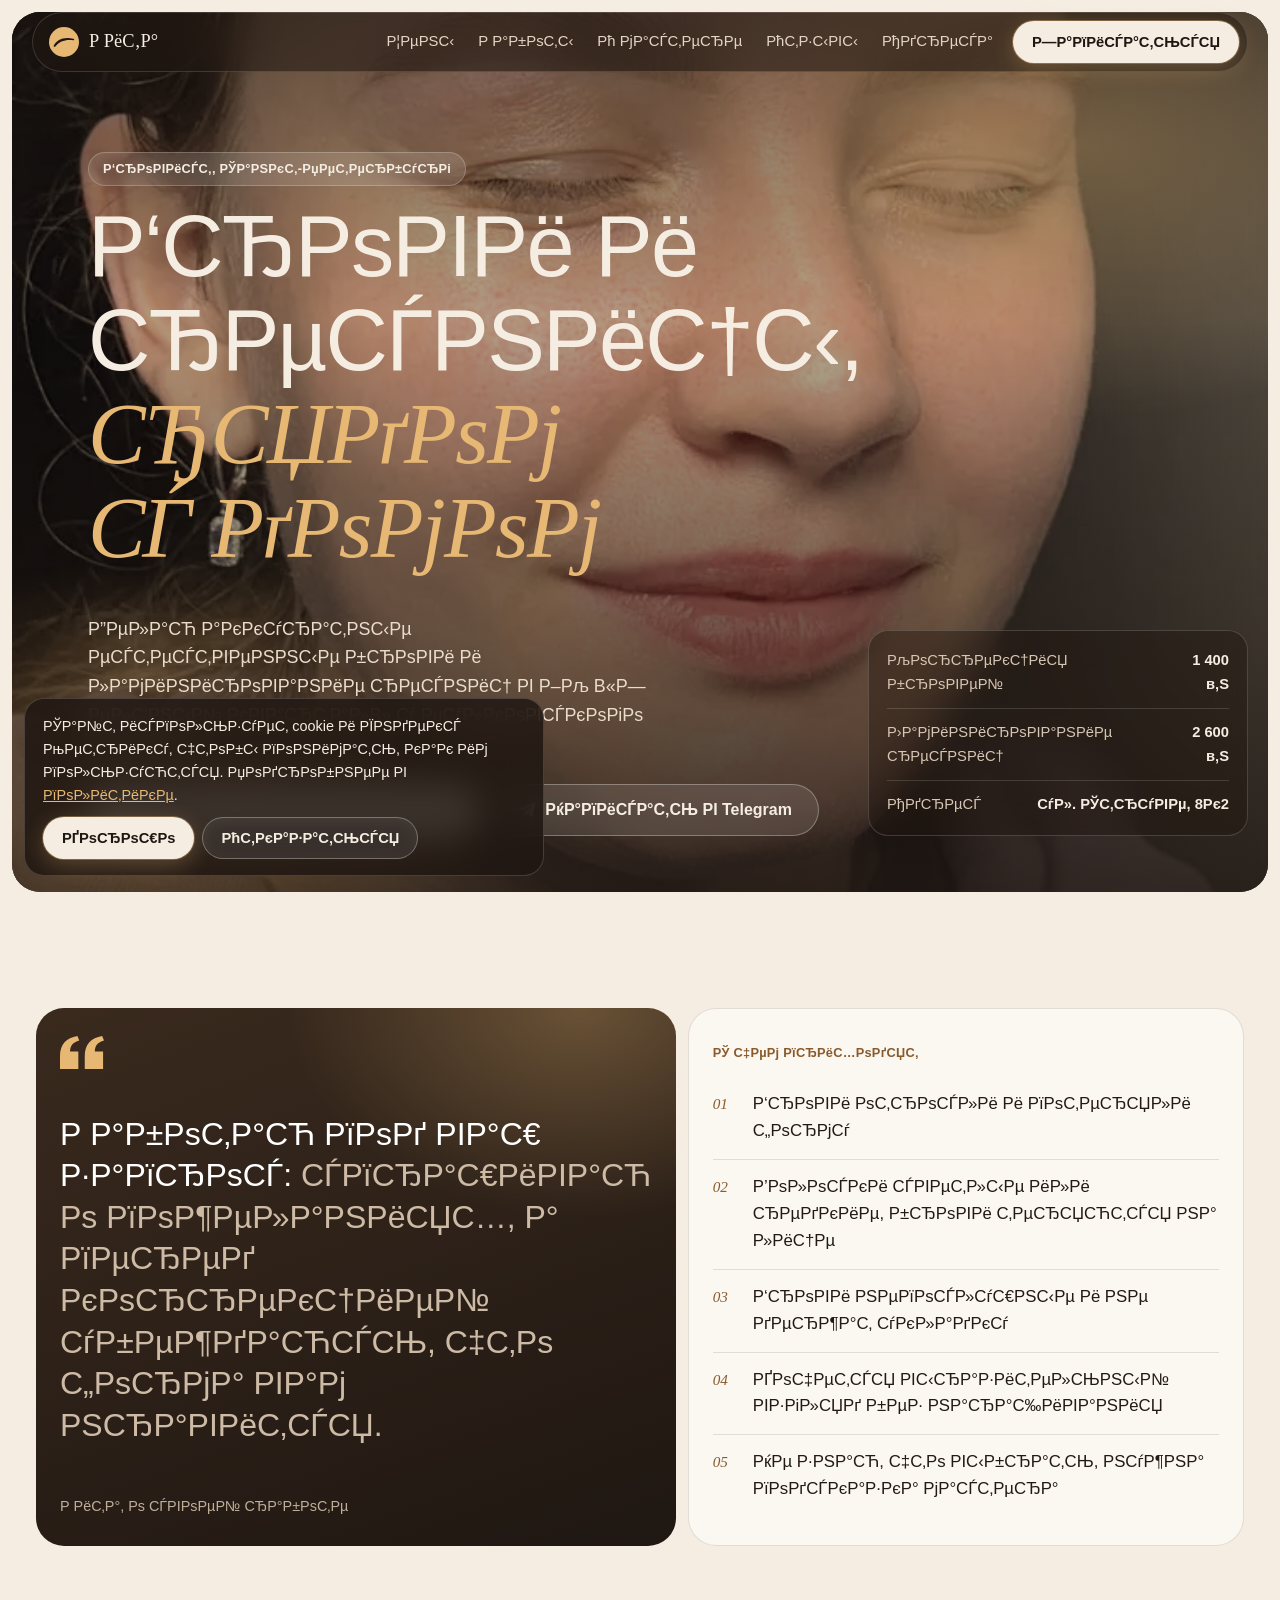
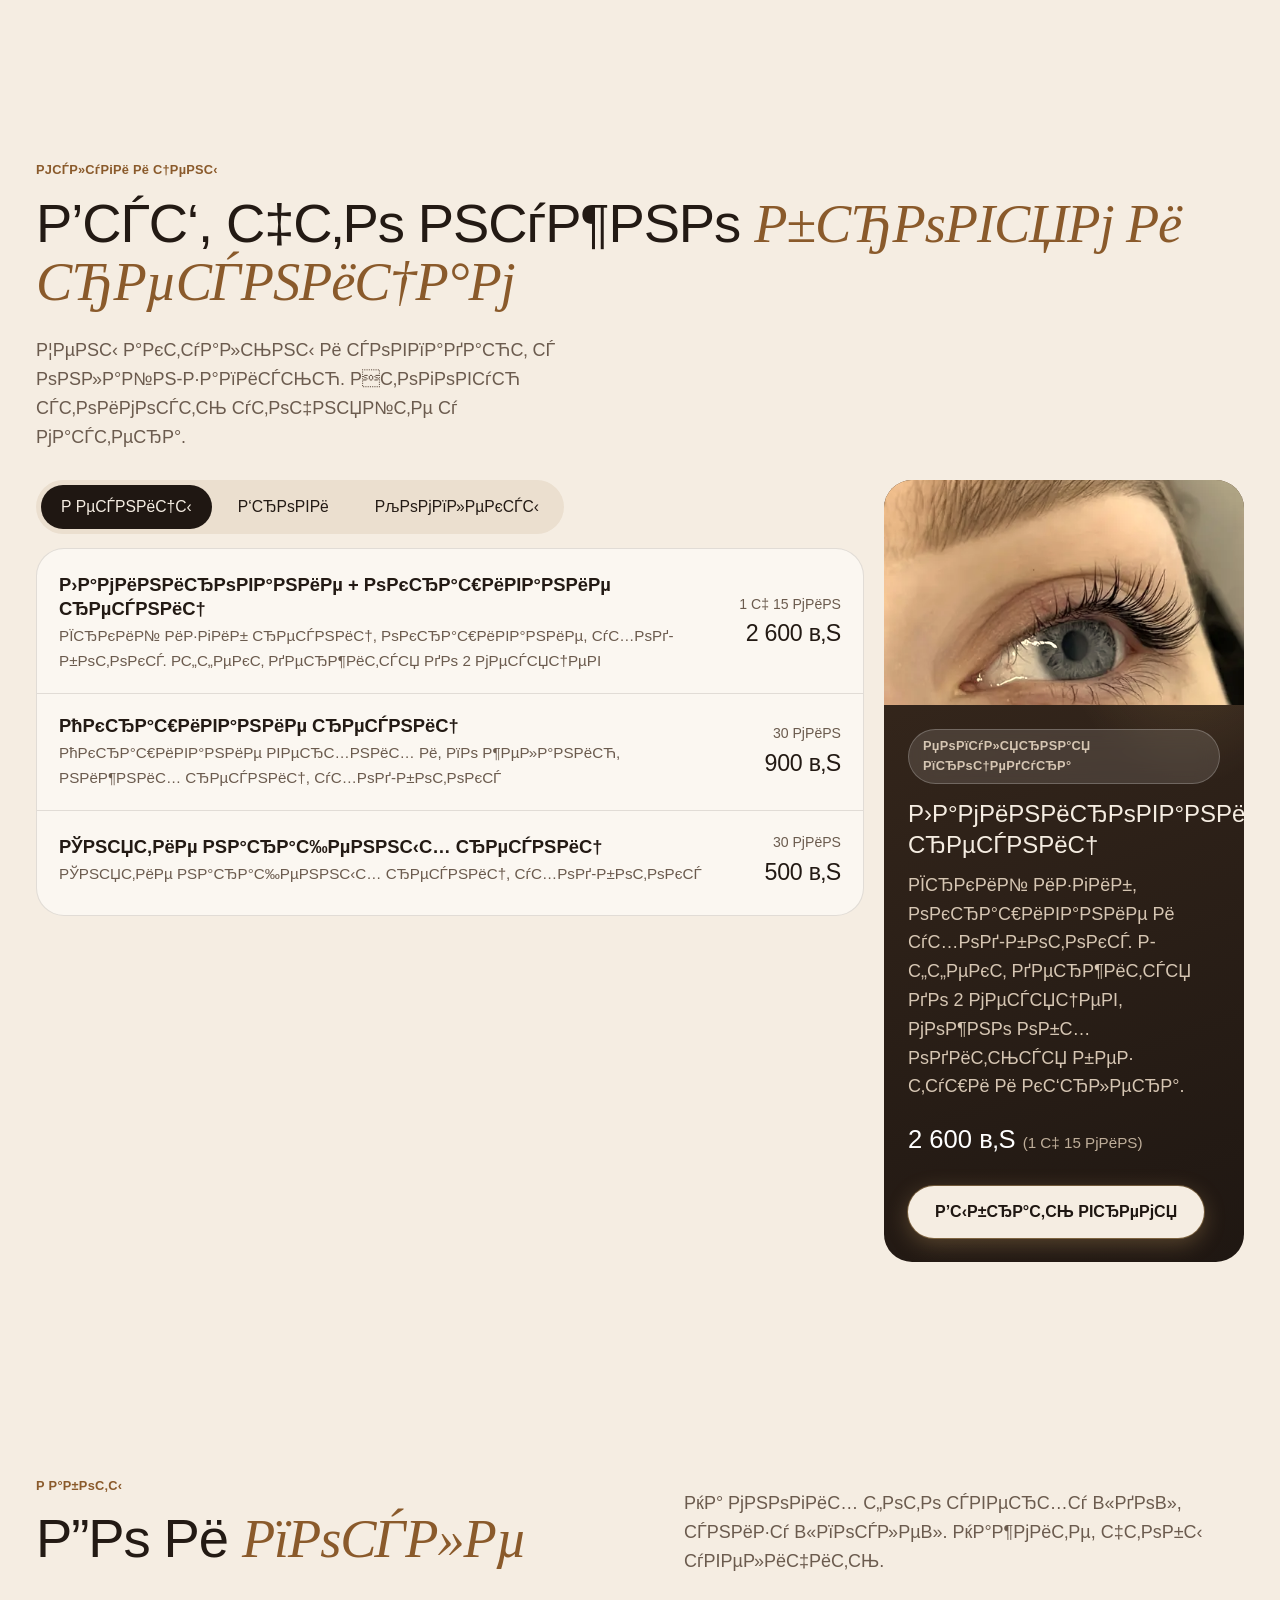
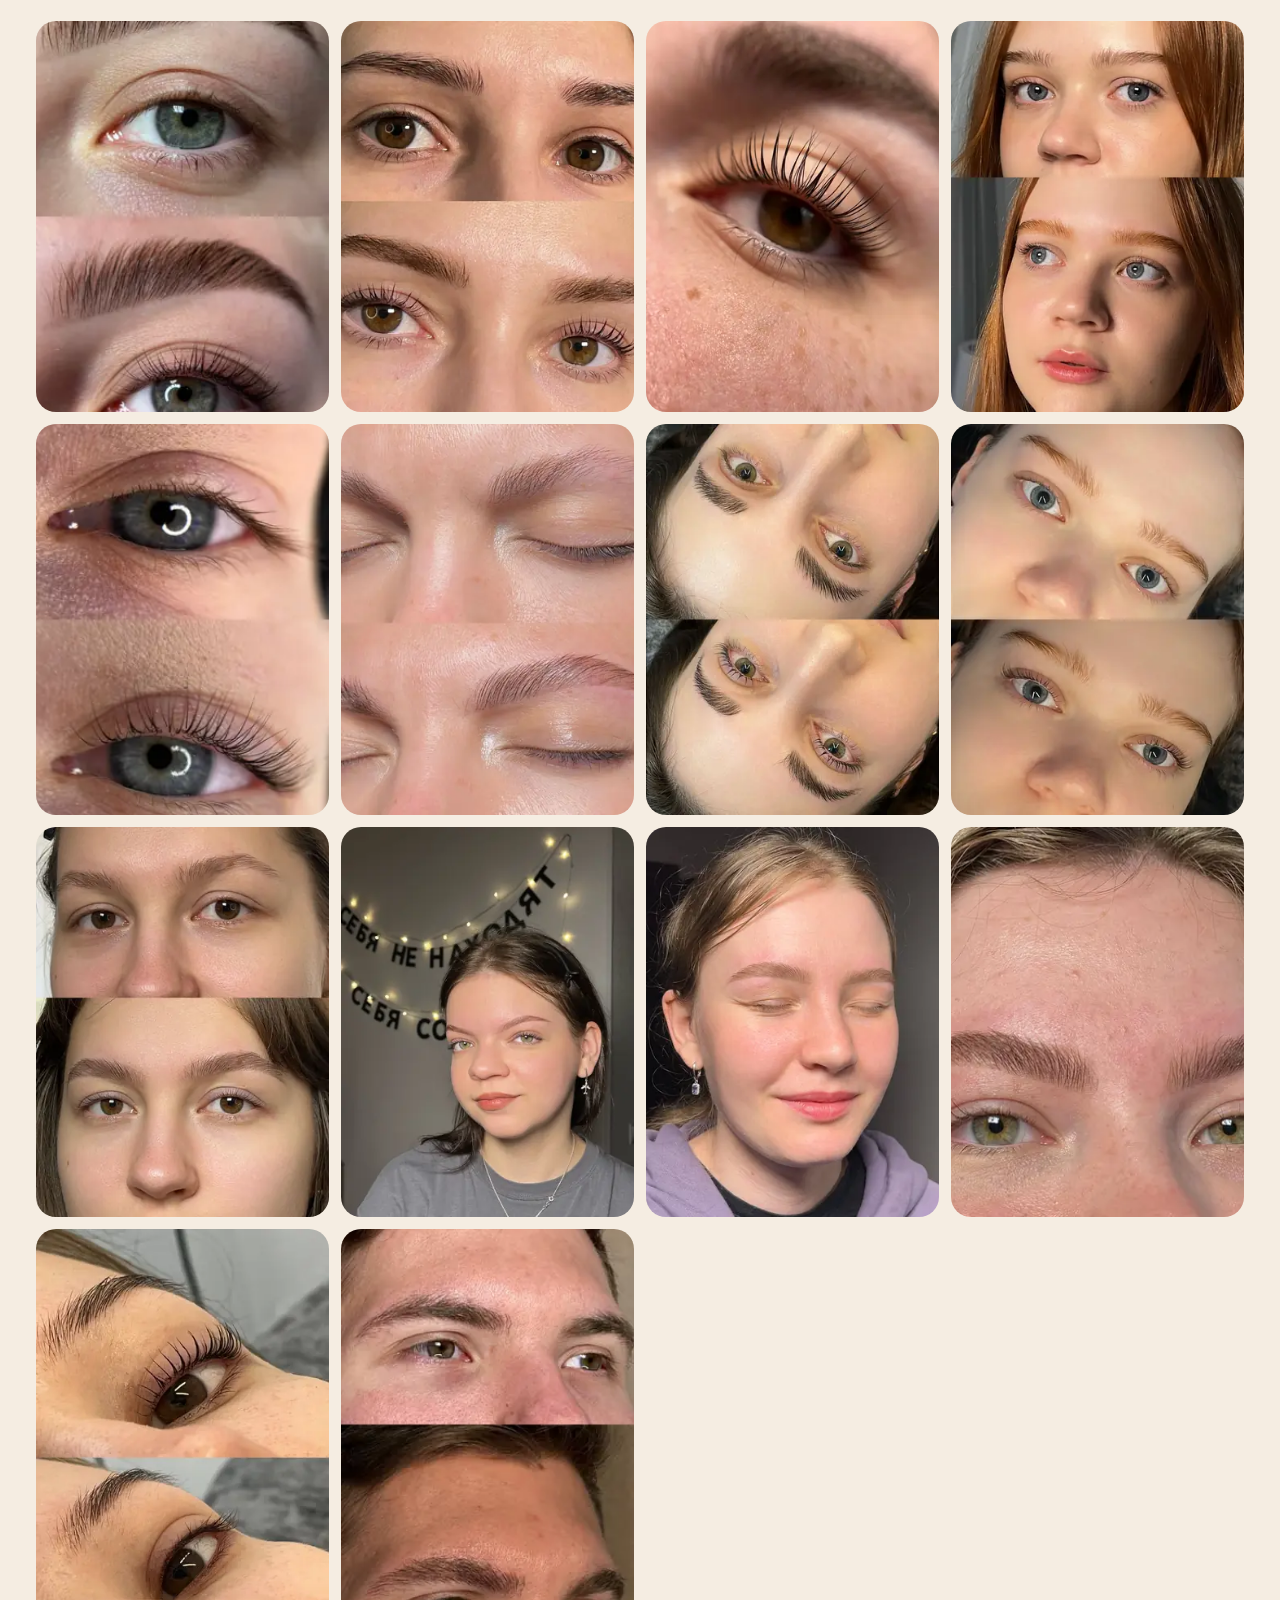
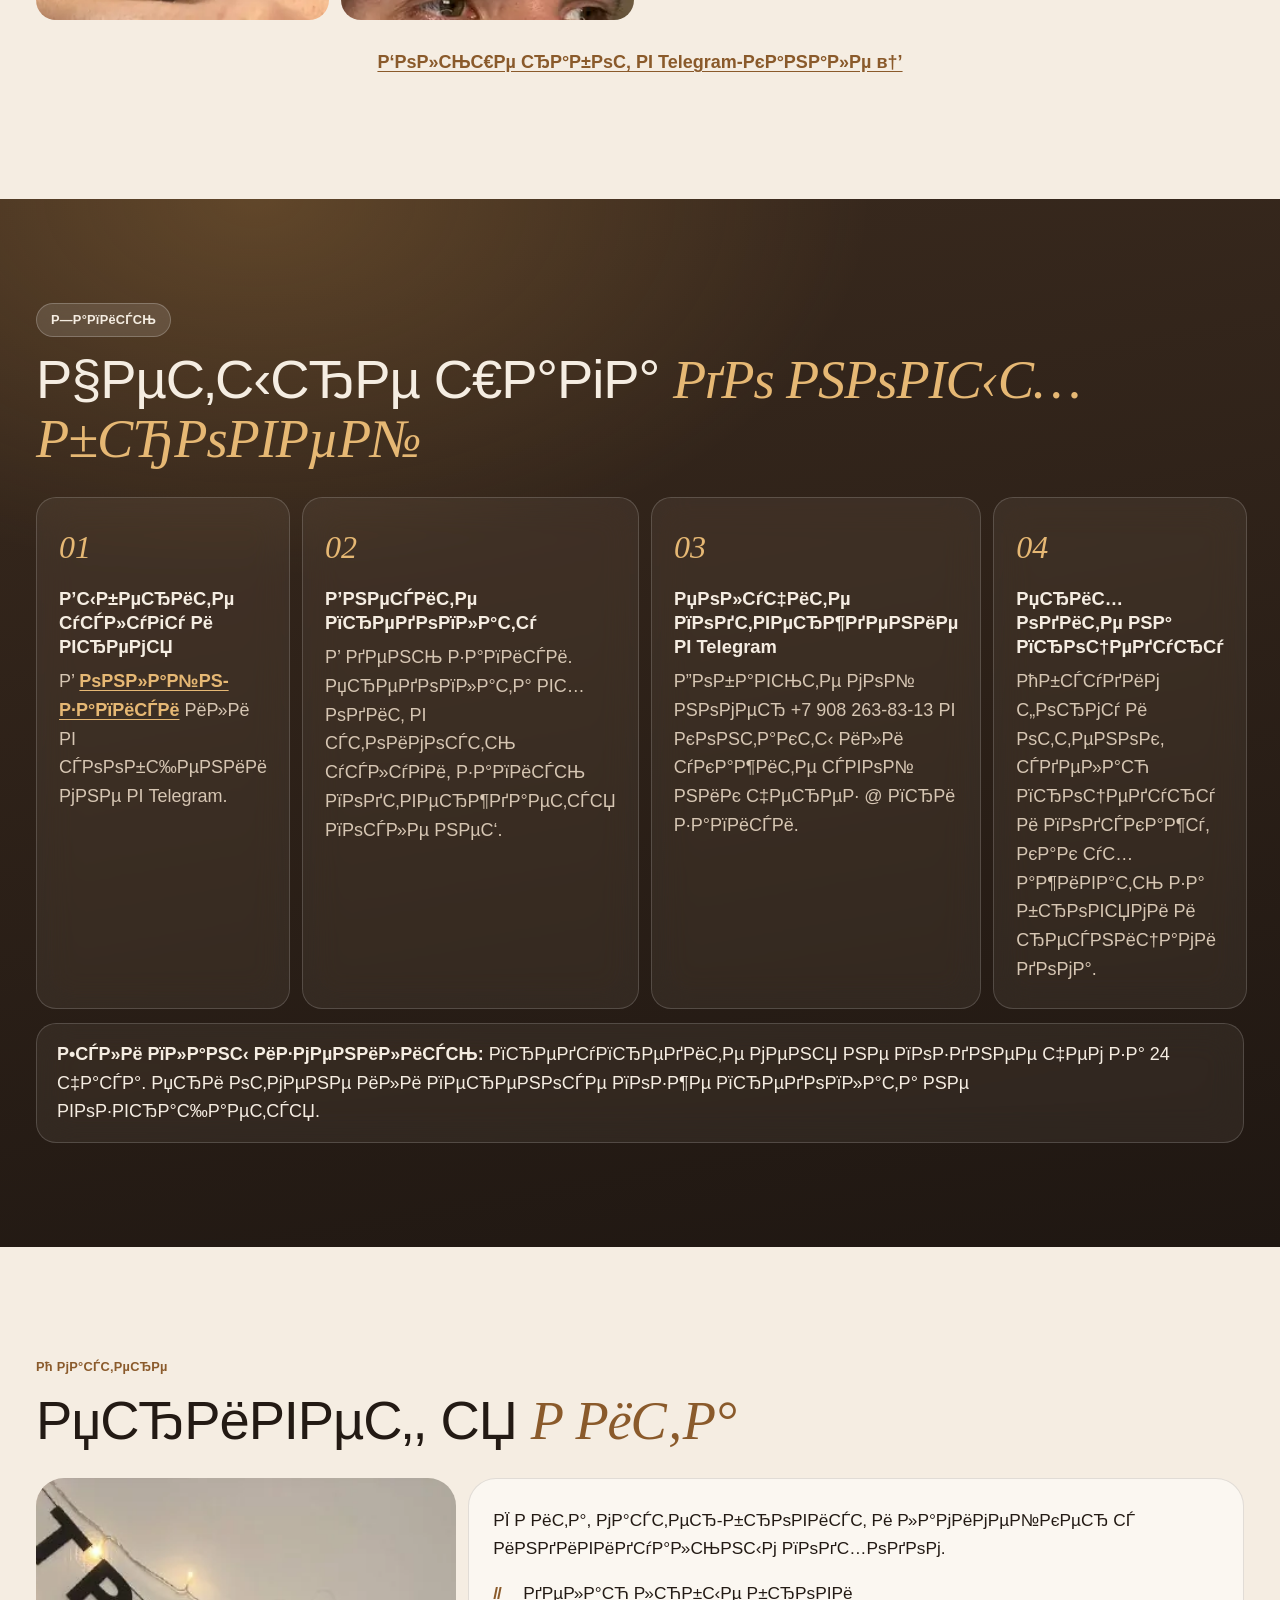
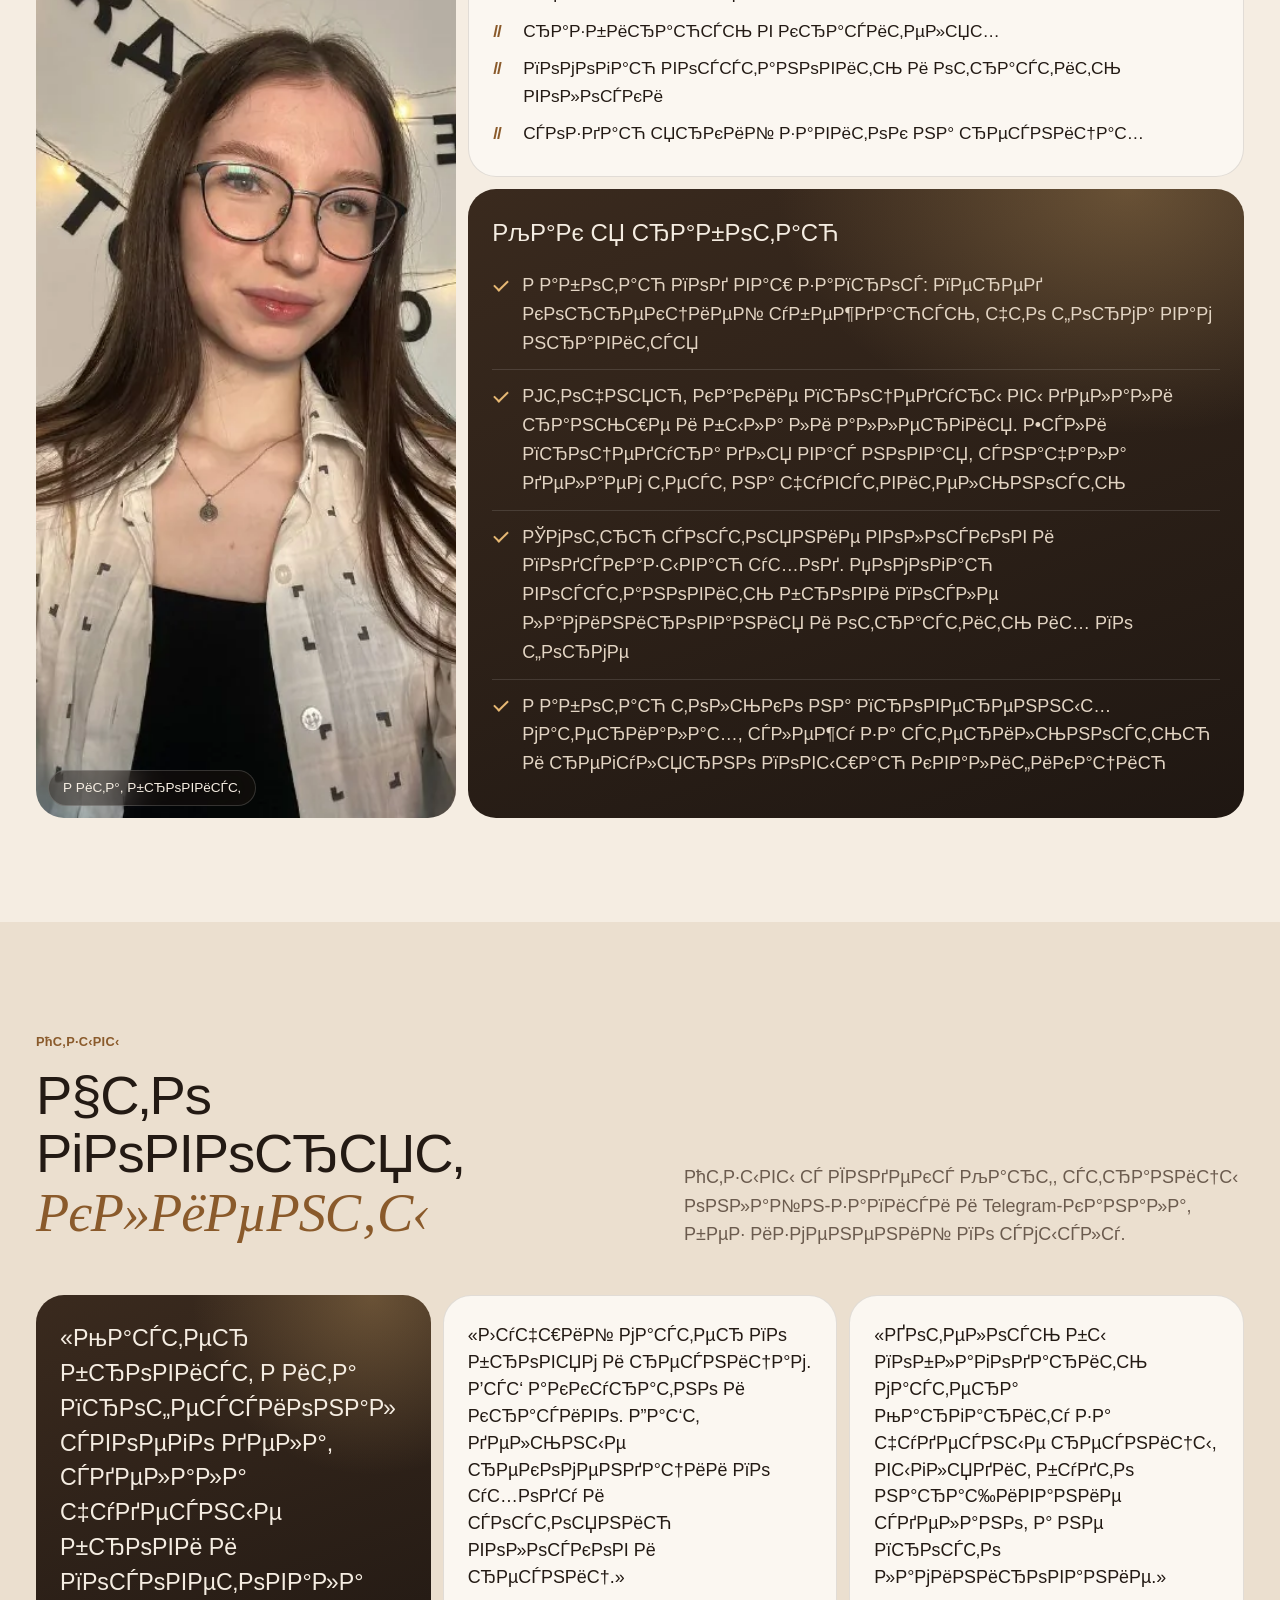
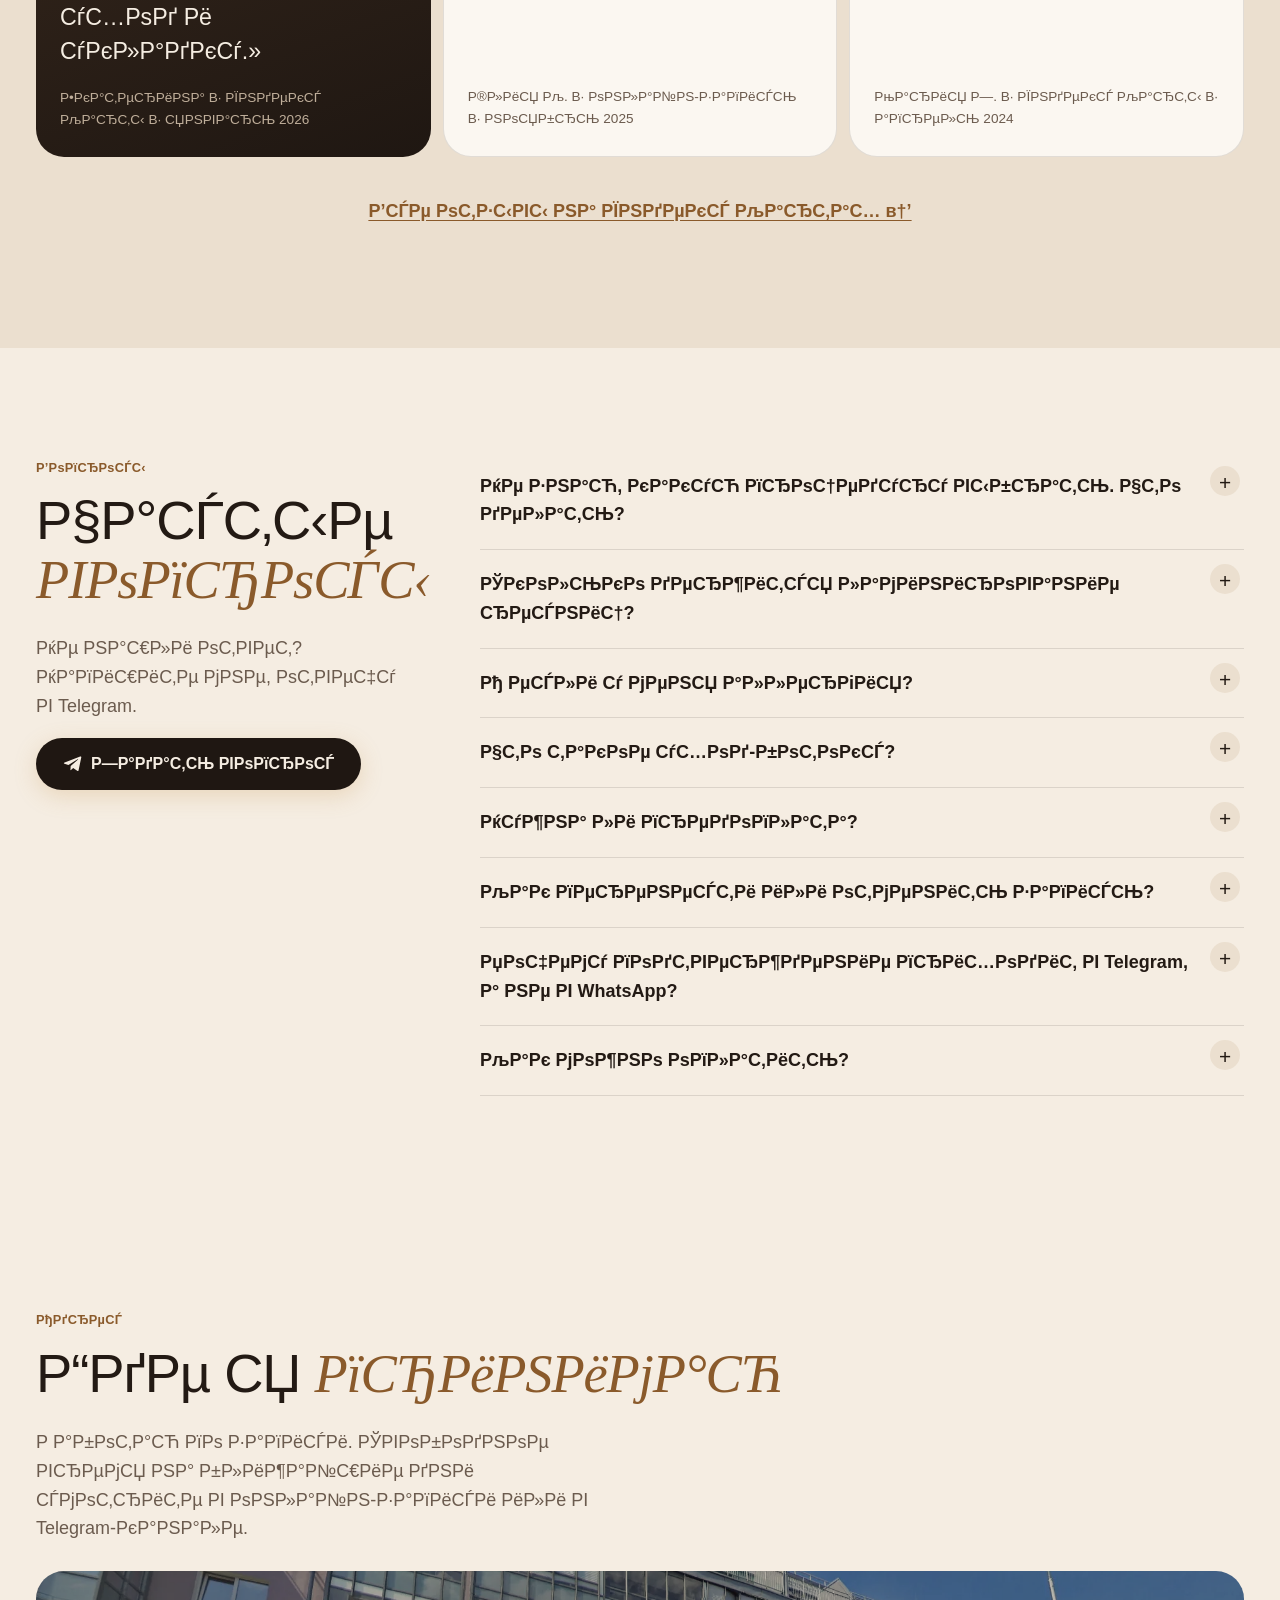
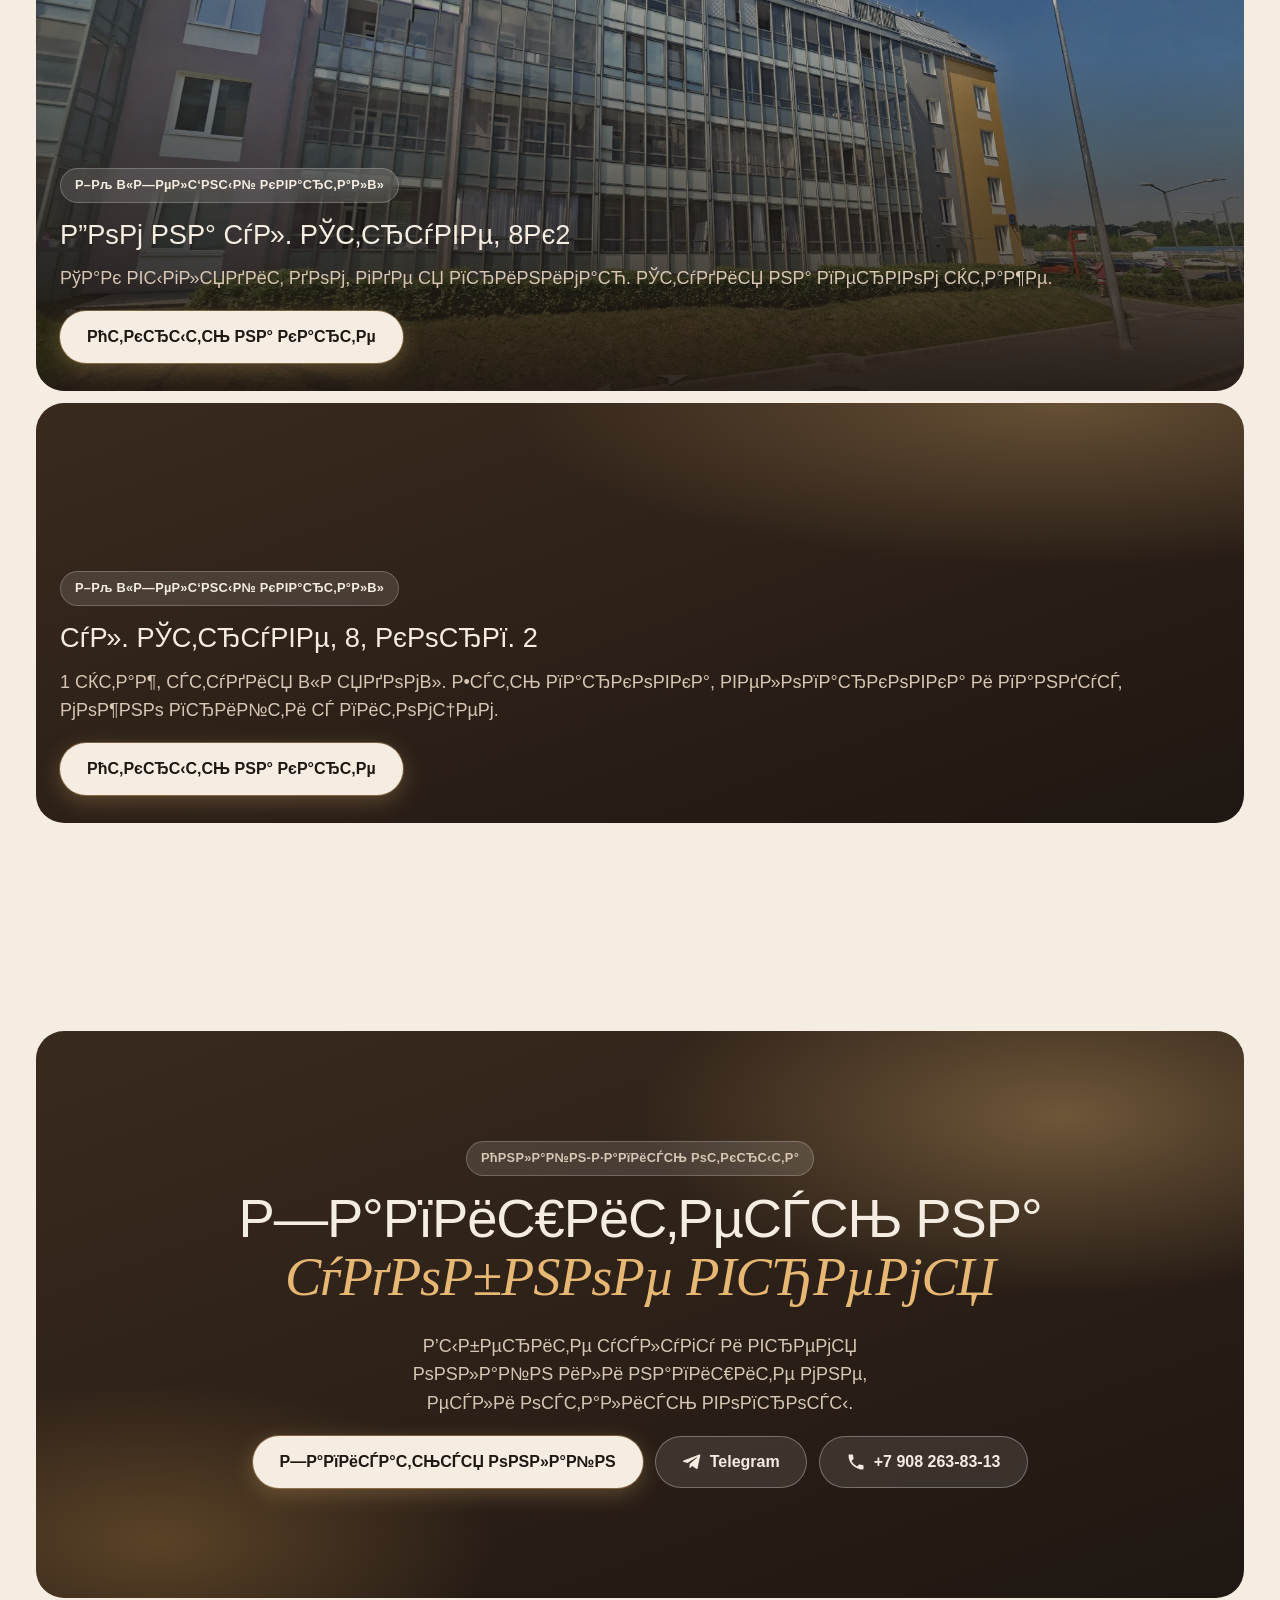
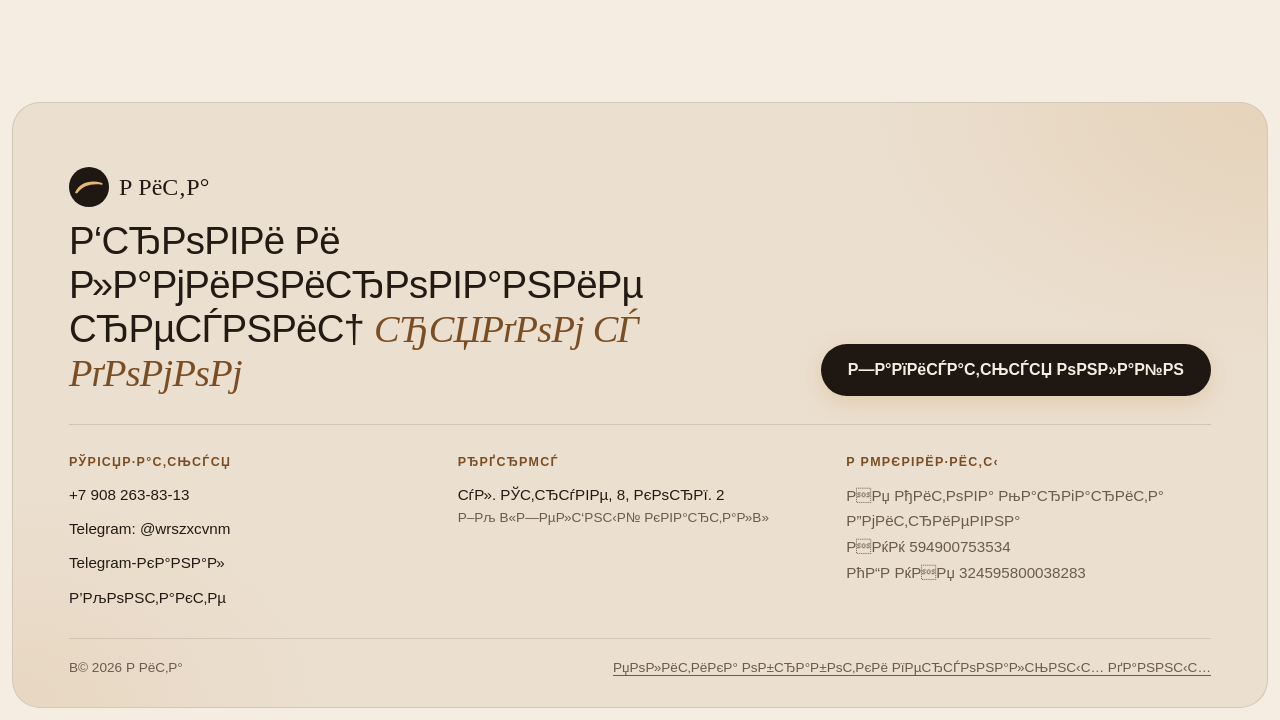
==== commit caab1603: "О мастере: новый текст и одно фото; работы без шести последних снимков" ====
--- a/index.html
+++ b/index.html
@@ -5,62 +5,62 @@
   <meta name="viewport" content="width=device-width, initial-scale=1">
   <meta http-equiv="Content-Security-Policy" content="default-src 'self'; script-src 'self' https://mc.yandex.ru https://yastatic.net; style-src 'self' 'unsafe-inline'; img-src 'self' data: https://mc.yandex.ru; connect-src 'self' https://mc.yandex.ru; frame-src https://mc.yandex.ru; object-src 'none'; base-uri 'self'; form-action 'self'">
   <meta name="referrer" content="strict-origin-when-cross-origin">
-  <title>Бровист Рита: брови и ресницы, Зелёный квартал</title>
-  <meta name="description" content="Коррекция, окрашивание и ламинирование бровей, ламинирование ресниц в ЖК «Зелёный квартал», ул. Струве, 8к2, СПб. Онлайн-запись.">
-  <!-- Домен сайта: https://brov-rita.vercel.app/ (Vercel) -->
+  <title>Р‘СЂРѕРІРёСЃС‚ Р РёС‚Р°: Р±СЂРѕРІРё Рё СЂРµСЃРЅРёС†С‹, Р—РµР»С‘РЅС‹Р№ РєРІР°СЂС‚Р°Р»</title>
+  <meta name="description" content="РљРѕСЂСЂРµРєС†РёСЏ, РѕРєСЂР°С€РёРІР°РЅРёРµ Рё Р»Р°РјРёРЅРёСЂРѕРІР°РЅРёРµ Р±СЂРѕРІРµР№, Р»Р°РјРёРЅРёСЂРѕРІР°РЅРёРµ СЂРµСЃРЅРёС† РІ Р–Рљ В«Р—РµР»С‘РЅС‹Р№ РєРІР°СЂС‚Р°Р»В», СѓР». РЎС‚СЂСѓРІРµ, 8Рє2, РЎРџР±. РћРЅР»Р°Р№РЅ-Р·Р°РїРёСЃСЊ.">
+  <!-- Р”РѕРјРµРЅ СЃР°Р№С‚Р°: https://brov-rita.vercel.app/ (Vercel) -->
   <link rel="canonical" href="https://brov-rita.vercel.app/">
   <meta property="og:type" content="website">
   <meta property="og:locale" content="ru_RU">
-  <meta property="og:title" content="Рита: брови и ламинирование ресниц">
-  <meta property="og:description" content="Брови и ресницы рядом с домом: ЖК «Зелёный квартал», ул. Струве, 8к2. Онлайн-запись.">
+  <meta property="og:title" content="Р РёС‚Р°: Р±СЂРѕРІРё Рё Р»Р°РјРёРЅРёСЂРѕРІР°РЅРёРµ СЂРµСЃРЅРёС†">
+  <meta property="og:description" content="Р‘СЂРѕРІРё Рё СЂРµСЃРЅРёС†С‹ СЂСЏРґРѕРј СЃ РґРѕРјРѕРј: Р–Рљ В«Р—РµР»С‘РЅС‹Р№ РєРІР°СЂС‚Р°Р»В», СѓР». РЎС‚СЂСѓРІРµ, 8Рє2. РћРЅР»Р°Р№РЅ-Р·Р°РїРёСЃСЊ.">
   <meta property="og:image" content="https://brov-rita.vercel.app/img/og.jpg">
   <meta property="og:url" content="https://brov-rita.vercel.app/">
   <meta name="theme-color" content="#1f1712">
   <link rel="icon" href="favicon.svg" type="image/svg+xml">
   <link rel="preload" as="image" href="img/work-09.webp">
-  <link rel="stylesheet" href="styles.css?v=20261119">
+  <link rel="stylesheet" href="styles.css?v=20261119b">
   <script type="application/ld+json">
   {
     "@context": "https://schema.org",
     "@type": "HealthAndBeautyBusiness",
-    "name": "Рита: брови и ресницы",
-    "description": "Коррекция, окрашивание, осветление и ламинирование бровей, ламинирование и окрашивание ресниц.",
+    "name": "Р РёС‚Р°: Р±СЂРѕРІРё Рё СЂРµСЃРЅРёС†С‹",
+    "description": "РљРѕСЂСЂРµРєС†РёСЏ, РѕРєСЂР°С€РёРІР°РЅРёРµ, РѕСЃРІРµС‚Р»РµРЅРёРµ Рё Р»Р°РјРёРЅРёСЂРѕРІР°РЅРёРµ Р±СЂРѕРІРµР№, Р»Р°РјРёРЅРёСЂРѕРІР°РЅРёРµ Рё РѕРєСЂР°С€РёРІР°РЅРёРµ СЂРµСЃРЅРёС†.",
     "url": "https://brov-rita.vercel.app/",
     "image": "https://brov-rita.vercel.app/img/og.jpg",
     "telephone": "+7-908-263-83-13",
     "priceRange": "300-4800 RUB",
-    "paymentAccepted": "Наличные, банковский перевод",
-    "legalName": "ИП Аитова Маргарита Дмитриевна",
+    "paymentAccepted": "РќР°Р»РёС‡РЅС‹Рµ, Р±Р°РЅРєРѕРІСЃРєРёР№ РїРµСЂРµРІРѕРґ",
+    "legalName": "РРџ РђРёС‚РѕРІР° РњР°СЂРіР°СЂРёС‚Р° Р”РјРёС‚СЂРёРµРІРЅР°",
     "taxID": "594900753534",
-    "address": {"@type": "PostalAddress", "streetAddress": "ул. Струве, 8, корп. 2", "addressLocality": "Санкт-Петербург", "addressCountry": "RU"},
-    "founder": {"@type": "Person", "name": "Маргарита Аитова", "alternateName": "Рита"},
+    "address": {"@type": "PostalAddress", "streetAddress": "СѓР». РЎС‚СЂСѓРІРµ, 8, РєРѕСЂРї. 2", "addressLocality": "РЎР°РЅРєС‚-РџРµС‚РµСЂР±СѓСЂРі", "addressCountry": "RU"},
+    "founder": {"@type": "Person", "name": "РњР°СЂРіР°СЂРёС‚Р° РђРёС‚РѕРІР°", "alternateName": "Р РёС‚Р°"},
     "sameAs": ["https://t.me/browbynekrasova", "https://vk.ru/browbynekrasova", "https://mst.link/by_nekrasova", "https://yandex.ru/maps/org/ryadom/133427495357/"]
   }
   </script>
 </head>
 <body>
 
-<!-- Шапка: стеклянная плашка поверх первого экрана -->
+<!-- РЁР°РїРєР°: СЃС‚РµРєР»СЏРЅРЅР°СЏ РїР»Р°С€РєР° РїРѕРІРµСЂС… РїРµСЂРІРѕРіРѕ СЌРєСЂР°РЅР° -->
 <header class="nav">
   <div class="nav__in">
-    <a class="brand" href="#top" aria-label="На главную">
+    <a class="brand" href="#top" aria-label="РќР° РіР»Р°РІРЅСѓСЋ">
       <svg class="brand__mark" viewBox="0 0 64 64" aria-hidden="true"><circle cx="32" cy="32" r="32" fill="currentColor"/><path d="M10 40 C17 27 31 20 52 25 C54 25.5 54.5 28 52.5 28.3 C35 26 23 30 13.5 41.5 C12 43 9.2 42 10 40 Z" fill="#1f1712"/></svg>
-      <span>Рита</span>
+      <span>Р РёС‚Р°</span>
     </a>
-    <nav class="nav__links" aria-label="Разделы сайта">
-      <a href="#prices">Цены</a>
-      <a href="#works">Работы</a>
-      <a href="#about">О мастере</a>
-      <a href="#reviews">Отзывы</a>
-      <a href="#contacts">Адреса</a>
+    <nav class="nav__links" aria-label="Р Р°Р·РґРµР»С‹ СЃР°Р№С‚Р°">
+      <a href="#prices">Р¦РµРЅС‹</a>
+      <a href="#works">Р Р°Р±РѕС‚С‹</a>
+      <a href="#about">Рћ РјР°СЃС‚РµСЂРµ</a>
+      <a href="#reviews">РћС‚Р·С‹РІС‹</a>
+      <a href="#contacts">РђРґСЂРµСЃР°</a>
     </nav>
-    <a class="pill pill--light pill--sm js-book" href="https://mst.link/by_nekrasova" target="_blank" rel="noopener">Записаться</a>
+    <a class="pill pill--light pill--sm js-book" href="https://mst.link/by_nekrasova" target="_blank" rel="noopener">Р—Р°РїРёСЃР°С‚СЊСЃСЏ</a>
   </div>
 </header>
 
 <main id="top">
 
-  <!-- 1. Первый экран -->
+  <!-- 1. РџРµСЂРІС‹Р№ СЌРєСЂР°РЅ -->
   <section class="hero">
     <picture>
       <source media="(max-width: 699px)" srcset="img/work-08.webp">
@@ -68,265 +68,262 @@
     </picture>
     <div class="hero__glow" aria-hidden="true"></div>
     <div class="hero__content">
-      <p class="tag tag--glass">Бровист, Санкт-Петербург</p>
-      <h1>Брови и ресницы, <em>рядом с&nbsp;домом</em></h1>
-      <p class="hero__lead">Делаю аккуратные естественные брови и ламинирование ресниц в&nbsp;ЖК «Зелёный квартал» у&nbsp;Пулковского шоссе.</p>
+      <p class="tag tag--glass">Р‘СЂРѕРІРёСЃС‚, РЎР°РЅРєС‚-РџРµС‚РµСЂР±СѓСЂРі</p>
+      <h1>Р‘СЂРѕРІРё Рё СЂРµСЃРЅРёС†С‹, <em>СЂСЏРґРѕРј СЃ&nbsp;РґРѕРјРѕРј</em></h1>
+      <p class="hero__lead">Р”РµР»Р°СЋ Р°РєРєСѓСЂР°С‚РЅС‹Рµ РµСЃС‚РµСЃС‚РІРµРЅРЅС‹Рµ Р±СЂРѕРІРё Рё Р»Р°РјРёРЅРёСЂРѕРІР°РЅРёРµ СЂРµСЃРЅРёС† РІ&nbsp;Р–Рљ В«Р—РµР»С‘РЅС‹Р№ РєРІР°СЂС‚Р°Р»В» Сѓ&nbsp;РџСѓР»РєРѕРІСЃРєРѕРіРѕ С€РѕСЃСЃРµ.</p>
       <div class="actions">
-        <a class="pill pill--light js-book" href="https://mst.link/by_nekrasova" target="_blank" rel="noopener">Записаться онлайн</a>
-        <a class="pill pill--glass js-tg" href="https://t.me/wrszxcvnm" target="_blank" rel="noopener"><svg class="ico" aria-hidden="true"><use href="#i-tg"/></svg>Написать в Telegram</a>
-      </div>
-    </div>
-    <ul class="hero__card glass" aria-label="Коротко">
-      <li><span>Коррекция бровей</span><b>1 400 ₽</b></li>
-      <li><span>Ламинирование ресниц</span><b>2 600 ₽</b></li>
-      <li><span>Адрес</span><b>ул. Струве, 8к2</b></li>
+        <a class="pill pill--light js-book" href="https://mst.link/by_nekrasova" target="_blank" rel="noopener">Р—Р°РїРёСЃР°С‚СЊСЃСЏ РѕРЅР»Р°Р№РЅ</a>
+        <a class="pill pill--glass js-tg" href="https://t.me/wrszxcvnm" target="_blank" rel="noopener"><svg class="ico" aria-hidden="true"><use href="#i-tg"/></svg>РќР°РїРёСЃР°С‚СЊ РІ Telegram</a>
+      </div>
+    </div>
+    <ul class="hero__card glass" aria-label="РљРѕСЂРѕС‚РєРѕ">
+      <li><span>РљРѕСЂСЂРµРєС†РёСЏ Р±СЂРѕРІРµР№</span><b>1 400 в‚Ѕ</b></li>
+      <li><span>Р›Р°РјРёРЅРёСЂРѕРІР°РЅРёРµ СЂРµСЃРЅРёС†</span><b>2 600 в‚Ѕ</b></li>
+      <li><span>РђРґСЂРµСЃ</span><b>СѓР». РЎС‚СЂСѓРІРµ, 8Рє2</b></li>
     </ul>
   </section>
 
-  <!-- 2. Цитата-принцип + с чем приходят -->
+  <!-- 2. Р¦РёС‚Р°С‚Р°-РїСЂРёРЅС†РёРї + СЃ С‡РµРј РїСЂРёС…РѕРґСЏС‚ -->
   <section class="block">
     <div class="wrap bento bento--intro">
       <figure class="card card--dark card--quote">
         <svg class="quote-mark" viewBox="0 0 48 36" aria-hidden="true"><path fill="currentColor" d="M0 36V22C0 9 7 2 19 0l2 5c-7 2-10 6-10 12h9v19H0Zm27 0V22C27 9 34 2 46 0l2 5c-7 2-10 6-10 12h9v19H27Z"/></svg>
-        <blockquote><span class="hl">Работаю под ваш запрос:</span> спрашиваю о пожеланиях, а перед коррекцией убеждаюсь, что форма вам нравится.</blockquote>
-        <figcaption>Рита, о своей работе</figcaption>
+        <blockquote><span class="hl">Р Р°Р±РѕС‚Р°СЋ РїРѕРґ РІР°С€ Р·Р°РїСЂРѕСЃ:</span> СЃРїСЂР°С€РёРІР°СЋ Рѕ РїРѕР¶РµР»Р°РЅРёСЏС…, Р° РїРµСЂРµРґ РєРѕСЂСЂРµРєС†РёРµР№ СѓР±РµР¶РґР°СЋСЃСЊ, С‡С‚Рѕ С„РѕСЂРјР° РІР°Рј РЅСЂР°РІРёС‚СЃСЏ.</blockquote>
+        <figcaption>Р РёС‚Р°, Рѕ СЃРІРѕРµР№ СЂР°Р±РѕС‚Рµ</figcaption>
       </figure>
       <div class="card card--cream">
-        <p class="tag">С чем приходят</p>
+        <p class="tag">РЎ С‡РµРј РїСЂРёС…РѕРґСЏС‚</p>
         <ul class="pains">
-          <li>Брови отросли и потеряли форму</li>
-          <li>Волоски светлые или редкие, брови теряются на лице</li>
-          <li>Брови непослушные и не держат укладку</li>
-          <li>Хочется выразительный взгляд без наращивания</li>
-          <li>Не знаю, что выбрать, нужна подсказка мастера</li>
+          <li>Р‘СЂРѕРІРё РѕС‚СЂРѕСЃР»Рё Рё РїРѕС‚РµСЂСЏР»Рё С„РѕСЂРјСѓ</li>
+          <li>Р’РѕР»РѕСЃРєРё СЃРІРµС‚Р»С‹Рµ РёР»Рё СЂРµРґРєРёРµ, Р±СЂРѕРІРё С‚РµСЂСЏСЋС‚СЃСЏ РЅР° Р»РёС†Рµ</li>
+          <li>Р‘СЂРѕРІРё РЅРµРїРѕСЃР»СѓС€РЅС‹Рµ Рё РЅРµ РґРµСЂР¶Р°С‚ СѓРєР»Р°РґРєСѓ</li>
+          <li>РҐРѕС‡РµС‚СЃСЏ РІС‹СЂР°Р·РёС‚РµР»СЊРЅС‹Р№ РІР·РіР»СЏРґ Р±РµР· РЅР°СЂР°С‰РёРІР°РЅРёСЏ</li>
+          <li>РќРµ Р·РЅР°СЋ, С‡С‚Рѕ РІС‹Р±СЂР°С‚СЊ, РЅСѓР¶РЅР° РїРѕРґСЃРєР°Р·РєР° РјР°СЃС‚РµСЂР°</li>
         </ul>
       </div>
     </div>
   </section>
 
-  <!-- 3. Услуги и цены -->
+  <!-- 3. РЈСЃР»СѓРіРё Рё С†РµРЅС‹ -->
   <section class="block" id="prices">
     <div class="wrap">
       <div class="head">
-        <p class="tag">Услуги и цены</p>
-        <h2>Всё, что нужно <em>бровям и ресницам</em></h2>
-        <p class="sub">Цены актуальны и совпадают с онлайн-записью. Итоговую стоимость уточняйте у мастера.</p>
+        <p class="tag">РЈСЃР»СѓРіРё Рё С†РµРЅС‹</p>
+        <h2>Р’СЃС‘, С‡С‚Рѕ РЅСѓР¶РЅРѕ <em>Р±СЂРѕРІСЏРј Рё СЂРµСЃРЅРёС†Р°Рј</em></h2>
+        <p class="sub">Р¦РµРЅС‹ Р°РєС‚СѓР°Р»СЊРЅС‹ Рё СЃРѕРІРїР°РґР°СЋС‚ СЃ РѕРЅР»Р°Р№РЅ-Р·Р°РїРёСЃСЊСЋ. РС‚РѕРіРѕРІСѓСЋ СЃС‚РѕРёРјРѕСЃС‚СЊ СѓС‚РѕС‡РЅСЏР№С‚Рµ Сѓ РјР°СЃС‚РµСЂР°.</p>
       </div>
 
       <div class="prices">
         <div>
-          <div class="tabs" role="tablist" aria-label="Категории услуг">
-            <button role="tab" aria-selected="true" aria-controls="p-lashes" id="t-lashes">Ресницы</button>
-            <button role="tab" aria-selected="false" aria-controls="p-brows" id="t-brows" tabindex="-1">Брови</button>
-            <button role="tab" aria-selected="false" aria-controls="p-combo" id="t-combo" tabindex="-1">Комплексы</button>
+          <div class="tabs" role="tablist" aria-label="РљР°С‚РµРіРѕСЂРёРё СѓСЃР»СѓРі">
+            <button role="tab" aria-selected="true" aria-controls="p-lashes" id="t-lashes">Р РµСЃРЅРёС†С‹</button>
+            <button role="tab" aria-selected="false" aria-controls="p-brows" id="t-brows" tabindex="-1">Р‘СЂРѕРІРё</button>
+            <button role="tab" aria-selected="false" aria-controls="p-combo" id="t-combo" tabindex="-1">РљРѕРјРїР»РµРєСЃС‹</button>
           </div>
 
           <div class="price" role="tabpanel" id="p-brows" aria-labelledby="t-brows" hidden>
-            <article class="price__row"><div><h3>Коррекция бровей</h3><p>Построение формы, круговая коррекция воском и пинцетом, прореживание при необходимости</p></div><div class="price__meta"><span>50 мин</span><b>1 400 ₽</b></div></article>
-            <article class="price__row"><div><h3>Коррекция + окрашивание</h3><p>Построение формы, коррекция воском и пинцетом, окрашивание краской в тон волос или в желаемый оттенок</p></div><div class="price__meta"><span>1 ч</span><b>1 900 ₽</b></div></article>
-            <article class="price__row"><div><h3>Коррекция + прореживание или осветление + окрашивание</h3><p>Построение формы, коррекция, прореживание или осветление с окрашиванием, уход-ботокс при необходимости</p></div><div class="price__meta"><span>1 ч 15 мин</span><b>2 200 ₽</b></div></article>
-            <article class="price__row"><div><h3>Коррекция с прореживанием + осветление + окрашивание</h3><p>Построение формы, коррекция, прореживание и осветление с окрашиванием, уход-ботокс</p></div><div class="price__meta"><span>1 ч 30 мин</span><b>2 500 ₽</b></div></article>
-            <article class="price__row"><div><h3>Ламинирование + коррекция</h3><p>Ламинирование, построение формы, коррекция воском и пинцетом, прореживание при необходимости, уход-ботокс</p></div><div class="price__meta"><span>1 ч</span><b>2 200 ₽</b></div></article>
-            <article class="price__row"><div><h3>Ламинирование + коррекция + окрашивание</h3><p>Ламинирование, построение формы, коррекция, прореживание при необходимости, окрашивание, уход-ботокс</p></div><div class="price__meta"><span>1 ч 15 мин</span><b>2 500 ₽</b></div></article>
-            <article class="price__row price__row--hint"><div><h3>«Хочу красивые брови»</h3><p>Если не знаете, что выбрать. Начинаем с консультации: я расскажу, что можно сделать с вашими бровями. От выбранной процедуры зависит итоговая цена</p></div><div class="price__meta"><span>1 ч 30 мин</span><b>1 900 ₽</b></div></article>
-            <article class="price__row"><div><h3>Депиляция над верхней губой</h3><p>Можно добавить к любой процедуре</p></div><div class="price__meta"><span>10 мин</span><b>300 ₽</b></div></article>
+            <article class="price__row"><div><h3>РљРѕСЂСЂРµРєС†РёСЏ Р±СЂРѕРІРµР№</h3><p>РџРѕСЃС‚СЂРѕРµРЅРёРµ С„РѕСЂРјС‹, РєСЂСѓРіРѕРІР°СЏ РєРѕСЂСЂРµРєС†РёСЏ РІРѕСЃРєРѕРј Рё РїРёРЅС†РµС‚РѕРј, РїСЂРѕСЂРµР¶РёРІР°РЅРёРµ РїСЂРё РЅРµРѕР±С…РѕРґРёРјРѕСЃС‚Рё</p></div><div class="price__meta"><span>50 РјРёРЅ</span><b>1 400 в‚Ѕ</b></div></article>
+            <article class="price__row"><div><h3>РљРѕСЂСЂРµРєС†РёСЏ + РѕРєСЂР°С€РёРІР°РЅРёРµ</h3><p>РџРѕСЃС‚СЂРѕРµРЅРёРµ С„РѕСЂРјС‹, РєРѕСЂСЂРµРєС†РёСЏ РІРѕСЃРєРѕРј Рё РїРёРЅС†РµС‚РѕРј, РѕРєСЂР°С€РёРІР°РЅРёРµ РєСЂР°СЃРєРѕР№ РІ С‚РѕРЅ РІРѕР»РѕСЃ РёР»Рё РІ Р¶РµР»Р°РµРјС‹Р№ РѕС‚С‚РµРЅРѕРє</p></div><div class="price__meta"><span>1 С‡</span><b>1 900 в‚Ѕ</b></div></article>
+            <article class="price__row"><div><h3>РљРѕСЂСЂРµРєС†РёСЏ + РїСЂРѕСЂРµР¶РёРІР°РЅРёРµ РёР»Рё РѕСЃРІРµС‚Р»РµРЅРёРµ + РѕРєСЂР°С€РёРІР°РЅРёРµ</h3><p>РџРѕСЃС‚СЂРѕРµРЅРёРµ С„РѕСЂРјС‹, РєРѕСЂСЂРµРєС†РёСЏ, РїСЂРѕСЂРµР¶РёРІР°РЅРёРµ РёР»Рё РѕСЃРІРµС‚Р»РµРЅРёРµ СЃ РѕРєСЂР°С€РёРІР°РЅРёРµРј, СѓС…РѕРґ-Р±РѕС‚РѕРєСЃ РїСЂРё РЅРµРѕР±С…РѕРґРёРјРѕСЃС‚Рё</p></div><div class="price__meta"><span>1 С‡ 15 РјРёРЅ</span><b>2 200 в‚Ѕ</b></div></article>
+            <article class="price__row"><div><h3>РљРѕСЂСЂРµРєС†РёСЏ СЃ РїСЂРѕСЂРµР¶РёРІР°РЅРёРµРј + РѕСЃРІРµС‚Р»РµРЅРёРµ + РѕРєСЂР°С€РёРІР°РЅРёРµ</h3><p>РџРѕСЃС‚СЂРѕРµРЅРёРµ С„РѕСЂРјС‹, РєРѕСЂСЂРµРєС†РёСЏ, РїСЂРѕСЂРµР¶РёРІР°РЅРёРµ Рё РѕСЃРІРµС‚Р»РµРЅРёРµ СЃ РѕРєСЂР°С€РёРІР°РЅРёРµРј, СѓС…РѕРґ-Р±РѕС‚РѕРєСЃ</p></div><div class="price__meta"><span>1 С‡ 30 РјРёРЅ</span><b>2 500 в‚Ѕ</b></div></article>
+            <article class="price__row"><div><h3>Р›Р°РјРёРЅРёСЂРѕРІР°РЅРёРµ + РєРѕСЂСЂРµРєС†РёСЏ</h3><p>Р›Р°РјРёРЅРёСЂРѕРІР°РЅРёРµ, РїРѕСЃС‚СЂРѕРµРЅРёРµ С„РѕСЂРјС‹, РєРѕСЂСЂРµРєС†РёСЏ РІРѕСЃРєРѕРј Рё РїРёРЅС†РµС‚РѕРј, РїСЂРѕСЂРµР¶РёРІР°РЅРёРµ РїСЂРё РЅРµРѕР±С…РѕРґРёРјРѕСЃС‚Рё, СѓС…РѕРґ-Р±РѕС‚РѕРєСЃ</p></div><div class="price__meta"><span>1 С‡</span><b>2 200 в‚Ѕ</b></div></article>
+            <article class="price__row"><div><h3>Р›Р°РјРёРЅРёСЂРѕРІР°РЅРёРµ + РєРѕСЂСЂРµРєС†РёСЏ + РѕРєСЂР°С€РёРІР°РЅРёРµ</h3><p>Р›Р°РјРёРЅРёСЂРѕРІР°РЅРёРµ, РїРѕСЃС‚СЂРѕРµРЅРёРµ С„РѕСЂРјС‹, РєРѕСЂСЂРµРєС†РёСЏ, РїСЂРѕСЂРµР¶РёРІР°РЅРёРµ РїСЂРё РЅРµРѕР±С…РѕРґРёРјРѕСЃС‚Рё, РѕРєСЂР°С€РёРІР°РЅРёРµ, СѓС…РѕРґ-Р±РѕС‚РѕРєСЃ</p></div><div class="price__meta"><span>1 С‡ 15 РјРёРЅ</span><b>2 500 в‚Ѕ</b></div></article>
+            <article class="price__row price__row--hint"><div><h3>В«РҐРѕС‡Сѓ РєСЂР°СЃРёРІС‹Рµ Р±СЂРѕРІРёВ»</h3><p>Р•СЃР»Рё РЅРµ Р·РЅР°РµС‚Рµ, С‡С‚Рѕ РІС‹Р±СЂР°С‚СЊ. РќР°С‡РёРЅР°РµРј СЃ РєРѕРЅСЃСѓР»СЊС‚Р°С†РёРё: СЏ СЂР°СЃСЃРєР°Р¶Сѓ, С‡С‚Рѕ РјРѕР¶РЅРѕ СЃРґРµР»Р°С‚СЊ СЃ РІР°С€РёРјРё Р±СЂРѕРІСЏРјРё. РћС‚ РІС‹Р±СЂР°РЅРЅРѕР№ РїСЂРѕС†РµРґСѓСЂС‹ Р·Р°РІРёСЃРёС‚ РёС‚РѕРіРѕРІР°СЏ С†РµРЅР°</p></div><div class="price__meta"><span>1 С‡ 30 РјРёРЅ</span><b>1 900 в‚Ѕ</b></div></article>
+            <article class="price__row"><div><h3>Р”РµРїРёР»СЏС†РёСЏ РЅР°Рґ РІРµСЂС…РЅРµР№ РіСѓР±РѕР№</h3><p>РњРѕР¶РЅРѕ РґРѕР±Р°РІРёС‚СЊ Рє Р»СЋР±РѕР№ РїСЂРѕС†РµРґСѓСЂРµ</p></div><div class="price__meta"><span>10 РјРёРЅ</span><b>300 в‚Ѕ</b></div></article>
           </div>
 
           <div class="price" role="tabpanel" id="p-lashes" aria-labelledby="t-lashes">
-            <article class="price__row"><div><h3>Ламинирование + окрашивание ресниц</h3><p>Яркий изгиб ресниц, окрашивание, уход-ботокс. Эффект держится до 2 месяцев</p></div><div class="price__meta"><span>1 ч 15 мин</span><b>2 600 ₽</b></div></article>
-            <article class="price__row"><div><h3>Окрашивание ресниц</h3><p>Окрашивание верхних и, по желанию, нижних ресниц, уход-ботокс</p></div><div class="price__meta"><span>30 мин</span><b>900 ₽</b></div></article>
-            <article class="price__row"><div><h3>Снятие наращенных ресниц</h3><p>Снятие наращенных ресниц, уход-ботокс</p></div><div class="price__meta"><span>30 мин</span><b>500 ₽</b></div></article>
+            <article class="price__row"><div><h3>Р›Р°РјРёРЅРёСЂРѕРІР°РЅРёРµ + РѕРєСЂР°С€РёРІР°РЅРёРµ СЂРµСЃРЅРёС†</h3><p>РЇСЂРєРёР№ РёР·РіРёР± СЂРµСЃРЅРёС†, РѕРєСЂР°С€РёРІР°РЅРёРµ, СѓС…РѕРґ-Р±РѕС‚РѕРєСЃ. Р­С„С„РµРєС‚ РґРµСЂР¶РёС‚СЃСЏ РґРѕ 2 РјРµСЃСЏС†РµРІ</p></div><div class="price__meta"><span>1 С‡ 15 РјРёРЅ</span><b>2 600 в‚Ѕ</b></div></article>
+            <article class="price__row"><div><h3>РћРєСЂР°С€РёРІР°РЅРёРµ СЂРµСЃРЅРёС†</h3><p>РћРєСЂР°С€РёРІР°РЅРёРµ РІРµСЂС…РЅРёС… Рё, РїРѕ Р¶РµР»Р°РЅРёСЋ, РЅРёР¶РЅРёС… СЂРµСЃРЅРёС†, СѓС…РѕРґ-Р±РѕС‚РѕРєСЃ</p></div><div class="price__meta"><span>30 РјРёРЅ</span><b>900 в‚Ѕ</b></div></article>
+            <article class="price__row"><div><h3>РЎРЅСЏС‚РёРµ РЅР°СЂР°С‰РµРЅРЅС‹С… СЂРµСЃРЅРёС†</h3><p>РЎРЅСЏС‚РёРµ РЅР°СЂР°С‰РµРЅРЅС‹С… СЂРµСЃРЅРёС†, СѓС…РѕРґ-Р±РѕС‚РѕРєСЃ</p></div><div class="price__meta"><span>30 РјРёРЅ</span><b>500 в‚Ѕ</b></div></article>
           </div>
 
           <div class="price" role="tabpanel" id="p-combo" aria-labelledby="t-combo" hidden>
-            <article class="price__row"><div><h3>Комплекс № 1: брови + ламинирование ресниц</h3><p>Коррекция и окрашивание бровей, ламинирование и окрашивание ресниц, уход-ботокс</p></div><div class="price__meta"><span>2 ч</span><b>4 200 ₽</b></div></article>
-            <article class="price__row"><div><h3>Комплекс № 2: ламинирование бровей и ресниц</h3><p>Коррекция, окрашивание и ламинирование бровей, ламинирование и окрашивание ресниц, уход-ботокс</p></div><div class="price__meta"><span>2 ч 15 мин</span><b>4 800 ₽</b></div></article>
-            <article class="price__row price__row--hint"><div><h3>«Хочу красивые брови и ресницы»</h3><p>Если хотите и брови, и ресницы, но не знаете, что именно. Начинаем с консультации: я расскажу, что можно сделать. От выбранных процедур зависит итоговая цена</p></div><div class="price__meta"><span>2 ч 30 мин</span><b>4 200 ₽</b></div></article>
+            <article class="price__row"><div><h3>РљРѕРјРїР»РµРєСЃ в„– 1: Р±СЂРѕРІРё + Р»Р°РјРёРЅРёСЂРѕРІР°РЅРёРµ СЂРµСЃРЅРёС†</h3><p>РљРѕСЂСЂРµРєС†РёСЏ Рё РѕРєСЂР°С€РёРІР°РЅРёРµ Р±СЂРѕРІРµР№, Р»Р°РјРёРЅРёСЂРѕРІР°РЅРёРµ Рё РѕРєСЂР°С€РёРІР°РЅРёРµ СЂРµСЃРЅРёС†, СѓС…РѕРґ-Р±РѕС‚РѕРєСЃ</p></div><div class="price__meta"><span>2 С‡</span><b>4 200 в‚Ѕ</b></div></article>
+            <article class="price__row"><div><h3>РљРѕРјРїР»РµРєСЃ в„– 2: Р»Р°РјРёРЅРёСЂРѕРІР°РЅРёРµ Р±СЂРѕРІРµР№ Рё СЂРµСЃРЅРёС†</h3><p>РљРѕСЂСЂРµРєС†РёСЏ, РѕРєСЂР°С€РёРІР°РЅРёРµ Рё Р»Р°РјРёРЅРёСЂРѕРІР°РЅРёРµ Р±СЂРѕРІРµР№, Р»Р°РјРёРЅРёСЂРѕРІР°РЅРёРµ Рё РѕРєСЂР°С€РёРІР°РЅРёРµ СЂРµСЃРЅРёС†, СѓС…РѕРґ-Р±РѕС‚РѕРєСЃ</p></div><div class="price__meta"><span>2 С‡ 15 РјРёРЅ</span><b>4 800 в‚Ѕ</b></div></article>
+            <article class="price__row price__row--hint"><div><h3>В«РҐРѕС‡Сѓ РєСЂР°СЃРёРІС‹Рµ Р±СЂРѕРІРё Рё СЂРµСЃРЅРёС†С‹В»</h3><p>Р•СЃР»Рё С…РѕС‚РёС‚Рµ Рё Р±СЂРѕРІРё, Рё СЂРµСЃРЅРёС†С‹, РЅРѕ РЅРµ Р·РЅР°РµС‚Рµ, С‡С‚Рѕ РёРјРµРЅРЅРѕ. РќР°С‡РёРЅР°РµРј СЃ РєРѕРЅСЃСѓР»СЊС‚Р°С†РёРё: СЏ СЂР°СЃСЃРєР°Р¶Сѓ, С‡С‚Рѕ РјРѕР¶РЅРѕ СЃРґРµР»Р°С‚СЊ. РћС‚ РІС‹Р±СЂР°РЅРЅС‹С… РїСЂРѕС†РµРґСѓСЂ Р·Р°РІРёСЃРёС‚ РёС‚РѕРіРѕРІР°СЏ С†РµРЅР°</p></div><div class="price__meta"><span>2 С‡ 30 РјРёРЅ</span><b>4 200 в‚Ѕ</b></div></article>
           </div>
         </div>
 
         <aside class="card card--dark card--offer">
-          <img src="img/work-19-sm.webp" width="479" height="480" loading="lazy" alt="Ресницы после ламинирования">
+          <img src="img/work-19-sm.webp" width="479" height="480" loading="lazy" alt="Р РµСЃРЅРёС†С‹ РїРѕСЃР»Рµ Р»Р°РјРёРЅРёСЂРѕРІР°РЅРёСЏ">
           <div class="card--offer__body">
-            <p class="tag tag--glass">Популярная процедура</p>
-            <h3>Ламинирование ресниц</h3>
-            <p>Яркий изгиб, окрашивание и уход-ботокс. Эффект держится до 2 месяцев, можно обходиться без туши и кёрлера.</p>
-            <p class="card--offer__price">2 600 ₽ <span>(1 ч 15 мин)</span></p>
-            <a class="pill pill--light js-book" href="https://mst.link/by_nekrasova" target="_blank" rel="noopener">Выбрать время</a>
+            <p class="tag tag--glass">РџРѕРїСѓР»СЏСЂРЅР°СЏ РїСЂРѕС†РµРґСѓСЂР°</p>
+            <h3>Р›Р°РјРёРЅРёСЂРѕРІР°РЅРёРµ СЂРµСЃРЅРёС†</h3>
+            <p>РЇСЂРєРёР№ РёР·РіРёР±, РѕРєСЂР°С€РёРІР°РЅРёРµ Рё СѓС…РѕРґ-Р±РѕС‚РѕРєСЃ. Р­С„С„РµРєС‚ РґРµСЂР¶РёС‚СЃСЏ РґРѕ 2 РјРµСЃСЏС†РµРІ, РјРѕР¶РЅРѕ РѕР±С…РѕРґРёС‚СЊСЃСЏ Р±РµР· С‚СѓС€Рё Рё РєС‘СЂР»РµСЂР°.</p>
+            <p class="card--offer__price">2 600 в‚Ѕ <span>(1 С‡ 15 РјРёРЅ)</span></p>
+            <a class="pill pill--light js-book" href="https://mst.link/by_nekrasova" target="_blank" rel="noopener">Р’С‹Р±СЂР°С‚СЊ РІСЂРµРјСЏ</a>
           </div>
         </aside>
       </div>
     </div>
   </section>
 
-  <!-- 4. Работы -->
+  <!-- 4. Р Р°Р±РѕС‚С‹ -->
   <section class="block" id="works">
     <div class="wrap">
       <div class="head head--row">
         <div>
-          <p class="tag">Работы</p>
-          <h2>До и <em>после</em></h2>
-        </div>
-        <p class="sub">На многих фото сверху «до», снизу «после». Нажмите, чтобы увеличить.</p>
+          <p class="tag">Р Р°Р±РѕС‚С‹</p>
+          <h2>Р”Рѕ Рё <em>РїРѕСЃР»Рµ</em></h2>
+        </div>
+        <p class="sub">РќР° РјРЅРѕРіРёС… С„РѕС‚Рѕ СЃРІРµСЂС…Сѓ В«РґРѕВ», СЃРЅРёР·Сѓ В«РїРѕСЃР»РµВ». РќР°Р¶РјРёС‚Рµ, С‡С‚РѕР±С‹ СѓРІРµР»РёС‡РёС‚СЊ.</p>
       </div>
       <div class="gallery">
-        <button class="gallery__item" data-full="img/work-04.webp"><img src="img/work-04-sm.webp" width="270" height="480" loading="lazy" alt="Брови и ресницы до и после ламинирования"></button>
-        <button class="gallery__item" data-full="img/work-03.webp"><img src="img/work-03-sm.webp" width="480" height="480" loading="lazy" alt="Брови до и после коррекции и окрашивания"></button>
-        <button class="gallery__item" data-full="img/work-06.webp"><img src="img/work-06-sm.webp" width="360" height="480" loading="lazy" alt="Ресницы после ламинирования крупным планом"></button>
-        <button class="gallery__item" data-full="img/work-12.webp"><img src="img/work-12-sm.webp" width="360" height="480" loading="lazy" alt="Брови до и после окрашивания"></button>
-        <button class="gallery__item" data-full="img/work-05.webp"><img src="img/work-05-sm.webp" width="270" height="480" loading="lazy" alt="Ресницы до и после ламинирования"></button>
-        <button class="gallery__item" data-full="img/work-10.webp"><img src="img/work-10-sm.webp" width="480" height="480" loading="lazy" alt="Брови до и после ламинирования"></button>
-        <button class="gallery__item" data-full="img/work-01.webp"><img src="img/work-01-sm.webp" width="360" height="480" loading="lazy" alt="Брови и ресницы до и после процедуры"></button>
-        <button class="gallery__item" data-full="img/work-02.webp"><img src="img/work-02-sm.webp" width="360" height="480" loading="lazy" alt="Светлые брови до и после окрашивания"></button>
-        <button class="gallery__item" data-full="img/work-11.webp"><img src="img/work-11-sm.webp" width="360" height="480" loading="lazy" alt="Брови до и после коррекции"></button>
-        <button class="gallery__item" data-full="img/work-07.webp"><img src="img/work-07-sm.webp" width="360" height="480" loading="lazy" alt="Клиентка после оформления бровей"></button>
-        <button class="gallery__item" data-full="img/work-08.webp"><img src="img/work-08-sm.webp" width="360" height="480" loading="lazy" alt="Естественные брови после коррекции и окрашивания"></button>
-        <button class="gallery__item" data-full="img/work-09.webp"><img src="img/work-09-sm.webp" width="480" height="384" loading="lazy" alt="Брови после коррекции и окрашивания"></button>
-        <button class="gallery__item" data-full="img/work-20.webp"><img src="img/work-20-sm.webp" width="360" height="480" loading="lazy" alt="Ресницы до и после ламинирования, карие глаза"></button>
-        <button class="gallery__item" data-full="img/work-13.webp"><img src="img/work-13-sm.webp" width="270" height="480" loading="lazy" alt="Мужские брови до и после коррекции"></button>
-        <button class="gallery__item" data-full="img/work-14.webp"><img src="img/work-14-sm.webp" width="480" height="480" loading="lazy" alt="Брови после оформления у клиентки с рыжими волосами"></button>
-        <button class="gallery__item" data-full="img/work-19.webp"><img src="img/work-19-sm.webp" width="479" height="480" loading="lazy" alt="Ресницы после ламинирования и окрашивания крупным планом"></button>
-        <button class="gallery__item" data-full="img/work-16.webp"><img src="img/work-16-sm.webp" width="480" height="480" loading="lazy" alt="Брови и ресницы после процедуры крупным планом"></button>
-        <button class="gallery__item" data-full="img/work-17.webp"><img src="img/work-17-sm.webp" width="270" height="480" loading="lazy" alt="Ресницы до и после ламинирования, голубые глаза"></button>
-        <button class="gallery__item" data-full="img/work-15.webp"><img src="img/work-15-sm.webp" width="480" height="480" loading="lazy" alt="Брови после ламинирования и окрашивания"></button>
-        <button class="gallery__item" data-full="img/work-18.webp"><img src="img/work-18-sm.webp" width="480" height="269" loading="lazy" alt="Брови после ламинирования, коррекции и окрашивания в профиль"></button>
-      </div>
-      <p class="center"><a class="link" href="https://t.me/browbynekrasova" target="_blank" rel="noopener">Больше работ в Telegram-канале →</a></p>
-    </div>
-  </section>
-
-  <!-- 5. Как записаться -->
+        <button class="gallery__item" data-full="img/work-04.webp"><img src="img/work-04-sm.webp" width="270" height="480" loading="lazy" alt="Р‘СЂРѕРІРё Рё СЂРµСЃРЅРёС†С‹ РґРѕ Рё РїРѕСЃР»Рµ Р»Р°РјРёРЅРёСЂРѕРІР°РЅРёСЏ"></button>
+        <button class="gallery__item" data-full="img/work-03.webp"><img src="img/work-03-sm.webp" width="480" height="480" loading="lazy" alt="Р‘СЂРѕРІРё РґРѕ Рё РїРѕСЃР»Рµ РєРѕСЂСЂРµРєС†РёРё Рё РѕРєСЂР°С€РёРІР°РЅРёСЏ"></button>
+        <button class="gallery__item" data-full="img/work-06.webp"><img src="img/work-06-sm.webp" width="360" height="480" loading="lazy" alt="Р РµСЃРЅРёС†С‹ РїРѕСЃР»Рµ Р»Р°РјРёРЅРёСЂРѕРІР°РЅРёСЏ РєСЂСѓРїРЅС‹Рј РїР»Р°РЅРѕРј"></button>
+        <button class="gallery__item" data-full="img/work-12.webp"><img src="img/work-12-sm.webp" width="360" height="480" loading="lazy" alt="Р‘СЂРѕРІРё РґРѕ Рё РїРѕСЃР»Рµ РѕРєСЂР°С€РёРІР°РЅРёСЏ"></button>
+        <button class="gallery__item" data-full="img/work-05.webp"><img src="img/work-05-sm.webp" width="270" height="480" loading="lazy" alt="Р РµСЃРЅРёС†С‹ РґРѕ Рё РїРѕСЃР»Рµ Р»Р°РјРёРЅРёСЂРѕРІР°РЅРёСЏ"></button>
+        <button class="gallery__item" data-full="img/work-10.webp"><img src="img/work-10-sm.webp" width="480" height="480" loading="lazy" alt="Р‘СЂРѕРІРё РґРѕ Рё РїРѕСЃР»Рµ Р»Р°РјРёРЅРёСЂРѕРІР°РЅРёСЏ"></button>
+        <button class="gallery__item" data-full="img/work-01.webp"><img src="img/work-01-sm.webp" width="360" height="480" loading="lazy" alt="Р‘СЂРѕРІРё Рё СЂРµСЃРЅРёС†С‹ РґРѕ Рё РїРѕСЃР»Рµ РїСЂРѕС†РµРґСѓСЂС‹"></button>
+        <button class="gallery__item" data-full="img/work-02.webp"><img src="img/work-02-sm.webp" width="360" height="480" loading="lazy" alt="РЎРІРµС‚Р»С‹Рµ Р±СЂРѕРІРё РґРѕ Рё РїРѕСЃР»Рµ РѕРєСЂР°С€РёРІР°РЅРёСЏ"></button>
+        <button class="gallery__item" data-full="img/work-11.webp"><img src="img/work-11-sm.webp" width="360" height="480" loading="lazy" alt="Р‘СЂРѕРІРё РґРѕ Рё РїРѕСЃР»Рµ РєРѕСЂСЂРµРєС†РёРё"></button>
+        <button class="gallery__item" data-full="img/work-07.webp"><img src="img/work-07-sm.webp" width="360" height="480" loading="lazy" alt="РљР»РёРµРЅС‚РєР° РїРѕСЃР»Рµ РѕС„РѕСЂРјР»РµРЅРёСЏ Р±СЂРѕРІРµР№"></button>
+        <button class="gallery__item" data-full="img/work-08.webp"><img src="img/work-08-sm.webp" width="360" height="480" loading="lazy" alt="Р•СЃС‚РµСЃС‚РІРµРЅРЅС‹Рµ Р±СЂРѕРІРё РїРѕСЃР»Рµ РєРѕСЂСЂРµРєС†РёРё Рё РѕРєСЂР°С€РёРІР°РЅРёСЏ"></button>
+        <button class="gallery__item" data-full="img/work-09.webp"><img src="img/work-09-sm.webp" width="480" height="384" loading="lazy" alt="Р‘СЂРѕРІРё РїРѕСЃР»Рµ РєРѕСЂСЂРµРєС†РёРё Рё РѕРєСЂР°С€РёРІР°РЅРёСЏ"></button>
+        <button class="gallery__item" data-full="img/work-20.webp"><img src="img/work-20-sm.webp" width="360" height="480" loading="lazy" alt="Р РµСЃРЅРёС†С‹ РґРѕ Рё РїРѕСЃР»Рµ Р»Р°РјРёРЅРёСЂРѕРІР°РЅРёСЏ, РєР°СЂРёРµ РіР»Р°Р·Р°"></button>
+        <button class="gallery__item" data-full="img/work-13.webp"><img src="img/work-13-sm.webp" width="270" height="480" loading="lazy" alt="РњСѓР¶СЃРєРёРµ Р±СЂРѕРІРё РґРѕ Рё РїРѕСЃР»Рµ РєРѕСЂСЂРµРєС†РёРё"></button>
+      </div>
+      <p class="center"><a class="link" href="https://t.me/browbynekrasova" target="_blank" rel="noopener">Р‘РѕР»СЊС€Рµ СЂР°Р±РѕС‚ РІ Telegram-РєР°РЅР°Р»Рµ в†’</a></p>
+    </div>
+  </section>
+
+  <!-- 5. РљР°Рє Р·Р°РїРёСЃР°С‚СЊСЃСЏ -->
   <section class="block block--dark" id="steps">
     <div class="wrap">
       <div class="head">
-        <p class="tag tag--glass">Запись</p>
-        <h2>Четыре шага <em>до новых бровей</em></h2>
+        <p class="tag tag--glass">Р—Р°РїРёСЃСЊ</p>
+        <h2>Р§РµС‚С‹СЂРµ С€Р°РіР° <em>РґРѕ РЅРѕРІС‹С… Р±СЂРѕРІРµР№</em></h2>
       </div>
       <ol class="steps">
-        <li class="glass"><h3>Выберите услугу и время</h3><p>В <a class="link js-book" href="https://mst.link/by_nekrasova" target="_blank" rel="noopener">онлайн-записи</a> или в сообщении мне в Telegram.</p></li>
-        <li class="glass"><h3>Внесите предоплату</h3><p>В день записи. Предоплата входит в стоимость услуги, запись подтверждается после неё.</p></li>
-        <li class="glass"><h3>Получите подтверждение в Telegram</h3><p>Добавьте мой номер +7 908 263-83-13 в контакты или укажите свой ник через @ при записи.</p></li>
-        <li class="glass"><h3>Приходите на процедуру</h3><p>Обсудим форму и оттенок, сделаю процедуру и подскажу, как ухаживать за бровями и ресницами дома.</p></li>
+        <li class="glass"><h3>Р’С‹Р±РµСЂРёС‚Рµ СѓСЃР»СѓРіСѓ Рё РІСЂРµРјСЏ</h3><p>Р’ <a class="link js-book" href="https://mst.link/by_nekrasova" target="_blank" rel="noopener">РѕРЅР»Р°Р№РЅ-Р·Р°РїРёСЃРё</a> РёР»Рё РІ СЃРѕРѕР±С‰РµРЅРёРё РјРЅРµ РІ Telegram.</p></li>
+        <li class="glass"><h3>Р’РЅРµСЃРёС‚Рµ РїСЂРµРґРѕРїР»Р°С‚Сѓ</h3><p>Р’ РґРµРЅСЊ Р·Р°РїРёСЃРё. РџСЂРµРґРѕРїР»Р°С‚Р° РІС…РѕРґРёС‚ РІ СЃС‚РѕРёРјРѕСЃС‚СЊ СѓСЃР»СѓРіРё, Р·Р°РїРёСЃСЊ РїРѕРґС‚РІРµСЂР¶РґР°РµС‚СЃСЏ РїРѕСЃР»Рµ РЅРµС‘.</p></li>
+        <li class="glass"><h3>РџРѕР»СѓС‡РёС‚Рµ РїРѕРґС‚РІРµСЂР¶РґРµРЅРёРµ РІ Telegram</h3><p>Р”РѕР±Р°РІСЊС‚Рµ РјРѕР№ РЅРѕРјРµСЂ +7 908 263-83-13 РІ РєРѕРЅС‚Р°РєС‚С‹ РёР»Рё СѓРєР°Р¶РёС‚Рµ СЃРІРѕР№ РЅРёРє С‡РµСЂРµР· @ РїСЂРё Р·Р°РїРёСЃРё.</p></li>
+        <li class="glass"><h3>РџСЂРёС…РѕРґРёС‚Рµ РЅР° РїСЂРѕС†РµРґСѓСЂСѓ</h3><p>РћР±СЃСѓРґРёРј С„РѕСЂРјСѓ Рё РѕС‚С‚РµРЅРѕРє, СЃРґРµР»Р°СЋ РїСЂРѕС†РµРґСѓСЂСѓ Рё РїРѕРґСЃРєР°Р¶Сѓ, РєР°Рє СѓС…Р°Р¶РёРІР°С‚СЊ Р·Р° Р±СЂРѕРІСЏРјРё Рё СЂРµСЃРЅРёС†Р°РјРё РґРѕРјР°.</p></li>
       </ol>
-      <p class="note glass"><b>Если планы изменились:</b> предупредите меня не позднее чем за 24 часа. При отмене или переносе позже предоплата не возвращается.</p>
-    </div>
-  </section>
-
-  <!-- 6. О мастере -->
+      <p class="note glass"><b>Р•СЃР»Рё РїР»Р°РЅС‹ РёР·РјРµРЅРёР»РёСЃСЊ:</b> РїСЂРµРґСѓРїСЂРµРґРёС‚Рµ РјРµРЅСЏ РЅРµ РїРѕР·РґРЅРµРµ С‡РµРј Р·Р° 24 С‡Р°СЃР°. РџСЂРё РѕС‚РјРµРЅРµ РёР»Рё РїРµСЂРµРЅРѕСЃРµ РїРѕР·Р¶Рµ РїСЂРµРґРѕРїР»Р°С‚Р° РЅРµ РІРѕР·РІСЂР°С‰Р°РµС‚СЃСЏ.</p>
+    </div>
+  </section>
+
+  <!-- 6. Рћ РјР°СЃС‚РµСЂРµ -->
   <section class="block" id="about">
     <div class="wrap">
       <div class="head">
-        <p class="tag">О мастере</p>
-        <h2>Привет, я <em>Рита</em></h2>
+        <p class="tag">Рћ РјР°СЃС‚РµСЂРµ</p>
+        <h2>РџСЂРёРІРµС‚, СЏ <em>Р РёС‚Р°</em></h2>
       </div>
       <div class="bento bento--about">
-        <figure class="photo photo--tall"><img src="img/master-studio.webp" width="450" height="800" loading="lazy" alt="Рита, бровист, в студии"><figcaption class="glass">Рита, бровист</figcaption></figure>
+        <figure class="photo photo--tall"><img src="img/master-studio.webp" width="450" height="800" loading="lazy" alt="Р РёС‚Р°, Р±СЂРѕРІРёСЃС‚, РІ СЃС‚СѓРґРёРё"><figcaption class="glass">Р РёС‚Р°, Р±СЂРѕРІРёСЃС‚</figcaption></figure>
         <div class="card card--cream about__text">
-          <p>Я бровист: делаю коррекцию, окрашивание, осветление и ламинирование бровей, а ещё ламинирование и окрашивание ресниц.</p>
-          <p>Брови люблю с 2016 года: тогда я начала красить свои, потом друзьям, и поняла, что хочу заниматься этим профессионально. Прошла обучение на бровиста, а в начале 2024 года отдельно отучилась на ламинирование ресниц.</p>
-          <p class="todo">[ЗАПОЛНИТЬ: фото сертификатов и названия обучений]</p>
+          <p>РЇ Р РёС‚Р°, РјР°СЃС‚РµСЂ-Р±СЂРѕРІРёСЃС‚ Рё Р»Р°РјРёРјРµР№РєРµСЂ СЃ РёРЅРґРёРІРёРґСѓР°Р»СЊРЅС‹Рј РїРѕРґС…РѕРґРѕРј.</p>
+          <ul class="about__list">
+            <li>РґРµР»Р°СЋ Р»СЋР±С‹Рµ Р±СЂРѕРІРё</li>
+            <li>СЂР°Р·Р±РёСЂР°СЋСЃСЊ РІ РєСЂР°СЃРёС‚РµР»СЏС…</li>
+            <li>РїРѕРјРѕРіР°СЋ РІРѕСЃСЃС‚Р°РЅРѕРІРёС‚СЊ Рё РѕС‚СЂР°СЃС‚РёС‚СЊ РІРѕР»РѕСЃРєРё</li>
+            <li>СЃРѕР·РґР°СЋ СЏСЂРєРёР№ Р·Р°РІРёС‚РѕРє РЅР° СЂРµСЃРЅРёС†Р°С…</li>
+          </ul>
         </div>
         <div class="card card--dark about__how">
-          <h3>Как я работаю</h3>
+          <h3>РљР°Рє СЏ СЂР°Р±РѕС‚Р°СЋ</h3>
           <ul class="ticks">
-            <li>Работаю под ваш запрос: перед коррекцией убеждаюсь, что форма вам нравится</li>
-            <li>Уточняю, какие процедуры вы делали раньше и была ли аллергия. Если процедура для вас новая, сначала делаем тест на чувствительность</li>
-            <li>Смотрю состояние волосков и подсказываю уход. Помогаю восстановить брови после ламинирования и отрастить их по форме</li>
-            <li>Работаю только на проверенных материалах, слежу за стерильностью и регулярно повышаю квалификацию</li>
+            <li>Р Р°Р±РѕС‚Р°СЋ РїРѕРґ РІР°С€ Р·Р°РїСЂРѕСЃ: РїРµСЂРµРґ РєРѕСЂСЂРµРєС†РёРµР№ СѓР±РµР¶РґР°СЋСЃСЊ, С‡С‚Рѕ С„РѕСЂРјР° РІР°Рј РЅСЂР°РІРёС‚СЃСЏ</li>
+            <li>РЈС‚РѕС‡РЅСЏСЋ, РєР°РєРёРµ РїСЂРѕС†РµРґСѓСЂС‹ РІС‹ РґРµР»Р°Р»Рё СЂР°РЅСЊС€Рµ Рё Р±С‹Р»Р° Р»Рё Р°Р»Р»РµСЂРіРёСЏ. Р•СЃР»Рё РїСЂРѕС†РµРґСѓСЂР° РґР»СЏ РІР°СЃ РЅРѕРІР°СЏ, СЃРЅР°С‡Р°Р»Р° РґРµР»Р°РµРј С‚РµСЃС‚ РЅР° С‡СѓРІСЃС‚РІРёС‚РµР»СЊРЅРѕСЃС‚СЊ</li>
+            <li>РЎРјРѕС‚СЂСЋ СЃРѕСЃС‚РѕСЏРЅРёРµ РІРѕР»РѕСЃРєРѕРІ Рё РїРѕРґСЃРєР°Р·С‹РІР°СЋ СѓС…РѕРґ. РџРѕРјРѕРіР°СЋ РІРѕСЃСЃС‚Р°РЅРѕРІРёС‚СЊ Р±СЂРѕРІРё РїРѕСЃР»Рµ Р»Р°РјРёРЅРёСЂРѕРІР°РЅРёСЏ Рё РѕС‚СЂР°СЃС‚РёС‚СЊ РёС… РїРѕ С„РѕСЂРјРµ</li>
+            <li>Р Р°Р±РѕС‚Р°СЋ С‚РѕР»СЊРєРѕ РЅР° РїСЂРѕРІРµСЂРµРЅРЅС‹С… РјР°С‚РµСЂРёР°Р»Р°С…, СЃР»РµР¶Сѓ Р·Р° СЃС‚РµСЂРёР»СЊРЅРѕСЃС‚СЊСЋ Рё СЂРµРіСѓР»СЏСЂРЅРѕ РїРѕРІС‹С€Р°СЋ РєРІР°Р»РёС„РёРєР°С†РёСЋ</li>
           </ul>
         </div>
-        <figure class="photo"><img src="img/process.webp" width="800" height="800" loading="lazy" alt="Рита оформляет брови клиентке"><figcaption class="glass">За работой</figcaption></figure>
-      </div>
-    </div>
-  </section>
-
-  <!-- 7. Отзывы -->
+      </div>
+    </div>
+  </section>
+
+  <!-- 7. РћС‚Р·С‹РІС‹ -->
   <section class="block block--cream" id="reviews">
     <div class="wrap">
       <div class="head head--row">
         <div>
-          <p class="tag">Отзывы</p>
-          <h2>Что говорят <em>клиенты</em></h2>
-        </div>
-        <p class="sub">Отзывы с Яндекс Карт, страницы онлайн-записи и Telegram-канала, без изменений по смыслу.</p>
+          <p class="tag">РћС‚Р·С‹РІС‹</p>
+          <h2>Р§С‚Рѕ РіРѕРІРѕСЂСЏС‚ <em>РєР»РёРµРЅС‚С‹</em></h2>
+        </div>
+        <p class="sub">РћС‚Р·С‹РІС‹ СЃ РЇРЅРґРµРєСЃ РљР°СЂС‚, СЃС‚СЂР°РЅРёС†С‹ РѕРЅР»Р°Р№РЅ-Р·Р°РїРёСЃРё Рё Telegram-РєР°РЅР°Р»Р°, Р±РµР· РёР·РјРµРЅРµРЅРёР№ РїРѕ СЃРјС‹СЃР»Сѓ.</p>
       </div>
       <div class="reviews">
-        <figure class="review review--feature"><blockquote>Мастер бровист Рита профессионал своего дела, сделала чудесные брови и посоветовала уход и укладку.</blockquote><figcaption>Екатерина · Яндекс Карты · январь 2026</figcaption></figure>
-        <figure class="review"><blockquote>Лучший мастер по бровям и ресницам. Всё аккуратно и красиво. Даёт дельные рекомендации по уходу и состоянию волосков и ресниц.</blockquote><figcaption>Юлия К. · онлайн-запись · ноябрь 2025</figcaption></figure>
-        <figure class="review"><blockquote>Хотелось бы поблагодарить мастера Маргариту за чудесные ресницы, выглядит будто наращивание сделано, а не просто ламинирование.</blockquote><figcaption>Мария З. · Яндекс Карты · апрель 2024</figcaption></figure>
-        <figure class="review"><blockquote>Попадание мастера в моё ТЗ: 10000/10! Хотелось сделать брови более подходящего цвета к волосам, чуть пошире и воздушнее. Боялась менять цвет, но Маргарита сделала всё просто идеально!</blockquote><figcaption>Клиентка · Telegram-канал · ноябрь 2024</figcaption></figure>
-        <figure class="review"><blockquote>Очень быстро и качественно провела коррекцию и окрашивание бровей. Благодарю за мои брови, теперь они выглядят естественно и привлекательно.</blockquote><figcaption>Наталья М. · онлайн-запись · январь 2025</figcaption></figure>
-        <figure class="review"><blockquote>Если у вас пока нет представлений о том, какая форма и цвет бровей вам подходит, Маргарита поможет, предложит несколько вариантов, и вы вместе придёте к замечательному результату.</blockquote><figcaption>Анастасия · онлайн-запись · февраль 2024</figcaption></figure>
-        <figure class="review"><blockquote>Мастер Маргарита профессионал своего дела! Брови получились восхитительные. Обязательно вернусь сюда ещё не раз!</blockquote><figcaption>Дарья Б. · Яндекс Карты · апрель 2024</figcaption></figure>
-        <figure class="review"><blockquote>Спасибо Рите за результат, который я хотела, и за мягкую и профессиональную работу.</blockquote><figcaption>Наталья Л. · онлайн-запись · февраль 2025</figcaption></figure>
-        <figure class="review"><blockquote>Огромное спасибо за профессиональный подход, уважение и реализацию моих пожеланий. Прекрасный результат для моего образа. Очень довольна своими новыми бровями.</blockquote><figcaption>Юлия · онлайн-запись · март 2024</figcaption></figure>
-        <figure class="review"><blockquote>Рита делает чудесные брови и ресницы. Приятная студия и беседа обеспечены. Однозначно рекомендую.</blockquote><figcaption>Виктория К. · Яндекс Карты · апрель 2026</figcaption></figure>
-        <figure class="review"><blockquote>Была на бровях у Риты. Всё очень понравилось. Работа красивая.</blockquote><figcaption>Кристина · Яндекс Карты · декабрь 2024</figcaption></figure>
-      </div>
-      <p class="center"><a class="link" href="https://yandex.ru/maps/org/ryadom/133427495357/reviews/" target="_blank" rel="noopener">Все отзывы на Яндекс Картах →</a></p>
-    </div>
-  </section>
-
-  <!-- 8. Частые вопросы -->
+        <figure class="review review--feature"><blockquote>РњР°СЃС‚РµСЂ Р±СЂРѕРІРёСЃС‚ Р РёС‚Р° РїСЂРѕС„РµСЃСЃРёРѕРЅР°Р» СЃРІРѕРµРіРѕ РґРµР»Р°, СЃРґРµР»Р°Р»Р° С‡СѓРґРµСЃРЅС‹Рµ Р±СЂРѕРІРё Рё РїРѕСЃРѕРІРµС‚РѕРІР°Р»Р° СѓС…РѕРґ Рё СѓРєР»Р°РґРєСѓ.</blockquote><figcaption>Р•РєР°С‚РµСЂРёРЅР° В· РЇРЅРґРµРєСЃ РљР°СЂС‚С‹ В· СЏРЅРІР°СЂСЊ 2026</figcaption></figure>
+        <figure class="review"><blockquote>Р›СѓС‡С€РёР№ РјР°СЃС‚РµСЂ РїРѕ Р±СЂРѕРІСЏРј Рё СЂРµСЃРЅРёС†Р°Рј. Р’СЃС‘ Р°РєРєСѓСЂР°С‚РЅРѕ Рё РєСЂР°СЃРёРІРѕ. Р”Р°С‘С‚ РґРµР»СЊРЅС‹Рµ СЂРµРєРѕРјРµРЅРґР°С†РёРё РїРѕ СѓС…РѕРґСѓ Рё СЃРѕСЃС‚РѕСЏРЅРёСЋ РІРѕР»РѕСЃРєРѕРІ Рё СЂРµСЃРЅРёС†.</blockquote><figcaption>Р®Р»РёСЏ Рљ. В· РѕРЅР»Р°Р№РЅ-Р·Р°РїРёСЃСЊ В· РЅРѕСЏР±СЂСЊ 2025</figcaption></figure>
+        <figure class="review"><blockquote>РҐРѕС‚РµР»РѕСЃСЊ Р±С‹ РїРѕР±Р»Р°РіРѕРґР°СЂРёС‚СЊ РјР°СЃС‚РµСЂР° РњР°СЂРіР°СЂРёС‚Сѓ Р·Р° С‡СѓРґРµСЃРЅС‹Рµ СЂРµСЃРЅРёС†С‹, РІС‹РіР»СЏРґРёС‚ Р±СѓРґС‚Рѕ РЅР°СЂР°С‰РёРІР°РЅРёРµ СЃРґРµР»Р°РЅРѕ, Р° РЅРµ РїСЂРѕСЃС‚Рѕ Р»Р°РјРёРЅРёСЂРѕРІР°РЅРёРµ.</blockquote><figcaption>РњР°СЂРёСЏ Р—. В· РЇРЅРґРµРєСЃ РљР°СЂС‚С‹ В· Р°РїСЂРµР»СЊ 2024</figcaption></figure>
+        <figure class="review"><blockquote>РџРѕРїР°РґР°РЅРёРµ РјР°СЃС‚РµСЂР° РІ РјРѕС‘ РўР—: 10000/10! РҐРѕС‚РµР»РѕСЃСЊ СЃРґРµР»Р°С‚СЊ Р±СЂРѕРІРё Р±РѕР»РµРµ РїРѕРґС…РѕРґСЏС‰РµРіРѕ С†РІРµС‚Р° Рє РІРѕР»РѕСЃР°Рј, С‡СѓС‚СЊ РїРѕС€РёСЂРµ Рё РІРѕР·РґСѓС€РЅРµРµ. Р‘РѕСЏР»Р°СЃСЊ РјРµРЅСЏС‚СЊ С†РІРµС‚, РЅРѕ РњР°СЂРіР°СЂРёС‚Р° СЃРґРµР»Р°Р»Р° РІСЃС‘ РїСЂРѕСЃС‚Рѕ РёРґРµР°Р»СЊРЅРѕ!</blockquote><figcaption>РљР»РёРµРЅС‚РєР° В· Telegram-РєР°РЅР°Р» В· РЅРѕСЏР±СЂСЊ 2024</figcaption></figure>
+        <figure class="review"><blockquote>РћС‡РµРЅСЊ Р±С‹СЃС‚СЂРѕ Рё РєР°С‡РµСЃС‚РІРµРЅРЅРѕ РїСЂРѕРІРµР»Р° РєРѕСЂСЂРµРєС†РёСЋ Рё РѕРєСЂР°С€РёРІР°РЅРёРµ Р±СЂРѕРІРµР№. Р‘Р»Р°РіРѕРґР°СЂСЋ Р·Р° РјРѕРё Р±СЂРѕРІРё, С‚РµРїРµСЂСЊ РѕРЅРё РІС‹РіР»СЏРґСЏС‚ РµСЃС‚РµСЃС‚РІРµРЅРЅРѕ Рё РїСЂРёРІР»РµРєР°С‚РµР»СЊРЅРѕ.</blockquote><figcaption>РќР°С‚Р°Р»СЊСЏ Рњ. В· РѕРЅР»Р°Р№РЅ-Р·Р°РїРёСЃСЊ В· СЏРЅРІР°СЂСЊ 2025</figcaption></figure>
+        <figure class="review"><blockquote>Р•СЃР»Рё Сѓ РІР°СЃ РїРѕРєР° РЅРµС‚ РїСЂРµРґСЃС‚Р°РІР»РµРЅРёР№ Рѕ С‚РѕРј, РєР°РєР°СЏ С„РѕСЂРјР° Рё С†РІРµС‚ Р±СЂРѕРІРµР№ РІР°Рј РїРѕРґС…РѕРґРёС‚, РњР°СЂРіР°СЂРёС‚Р° РїРѕРјРѕР¶РµС‚, РїСЂРµРґР»РѕР¶РёС‚ РЅРµСЃРєРѕР»СЊРєРѕ РІР°СЂРёР°РЅС‚РѕРІ, Рё РІС‹ РІРјРµСЃС‚Рµ РїСЂРёРґС‘С‚Рµ Рє Р·Р°РјРµС‡Р°С‚РµР»СЊРЅРѕРјСѓ СЂРµР·СѓР»СЊС‚Р°С‚Сѓ.</blockquote><figcaption>РђРЅР°СЃС‚Р°СЃРёСЏ В· РѕРЅР»Р°Р№РЅ-Р·Р°РїРёСЃСЊ В· С„РµРІСЂР°Р»СЊ 2024</figcaption></figure>
+        <figure class="review"><blockquote>РњР°СЃС‚РµСЂ РњР°СЂРіР°СЂРёС‚Р° РїСЂРѕС„РµСЃСЃРёРѕРЅР°Р» СЃРІРѕРµРіРѕ РґРµР»Р°! Р‘СЂРѕРІРё РїРѕР»СѓС‡РёР»РёСЃСЊ РІРѕСЃС…РёС‚РёС‚РµР»СЊРЅС‹Рµ. РћР±СЏР·Р°С‚РµР»СЊРЅРѕ РІРµСЂРЅСѓСЃСЊ СЃСЋРґР° РµС‰С‘ РЅРµ СЂР°Р·!</blockquote><figcaption>Р”Р°СЂСЊСЏ Р‘. В· РЇРЅРґРµРєСЃ РљР°СЂС‚С‹ В· Р°РїСЂРµР»СЊ 2024</figcaption></figure>
+        <figure class="review"><blockquote>РЎРїР°СЃРёР±Рѕ Р РёС‚Рµ Р·Р° СЂРµР·СѓР»СЊС‚Р°С‚, РєРѕС‚РѕСЂС‹Р№ СЏ С…РѕС‚РµР»Р°, Рё Р·Р° РјСЏРіРєСѓСЋ Рё РїСЂРѕС„РµСЃСЃРёРѕРЅР°Р»СЊРЅСѓСЋ СЂР°Р±РѕС‚Сѓ.</blockquote><figcaption>РќР°С‚Р°Р»СЊСЏ Р›. В· РѕРЅР»Р°Р№РЅ-Р·Р°РїРёСЃСЊ В· С„РµРІСЂР°Р»СЊ 2025</figcaption></figure>
+        <figure class="review"><blockquote>РћРіСЂРѕРјРЅРѕРµ СЃРїР°СЃРёР±Рѕ Р·Р° РїСЂРѕС„РµСЃСЃРёРѕРЅР°Р»СЊРЅС‹Р№ РїРѕРґС…РѕРґ, СѓРІР°Р¶РµРЅРёРµ Рё СЂРµР°Р»РёР·Р°С†РёСЋ РјРѕРёС… РїРѕР¶РµР»Р°РЅРёР№. РџСЂРµРєСЂР°СЃРЅС‹Р№ СЂРµР·СѓР»СЊС‚Р°С‚ РґР»СЏ РјРѕРµРіРѕ РѕР±СЂР°Р·Р°. РћС‡РµРЅСЊ РґРѕРІРѕР»СЊРЅР° СЃРІРѕРёРјРё РЅРѕРІС‹РјРё Р±СЂРѕРІСЏРјРё.</blockquote><figcaption>Р®Р»РёСЏ В· РѕРЅР»Р°Р№РЅ-Р·Р°РїРёСЃСЊ В· РјР°СЂС‚ 2024</figcaption></figure>
+        <figure class="review"><blockquote>Р РёС‚Р° РґРµР»Р°РµС‚ С‡СѓРґРµСЃРЅС‹Рµ Р±СЂРѕРІРё Рё СЂРµСЃРЅРёС†С‹. РџСЂРёСЏС‚РЅР°СЏ СЃС‚СѓРґРёСЏ Рё Р±РµСЃРµРґР° РѕР±РµСЃРїРµС‡РµРЅС‹. РћРґРЅРѕР·РЅР°С‡РЅРѕ СЂРµРєРѕРјРµРЅРґСѓСЋ.</blockquote><figcaption>Р’РёРєС‚РѕСЂРёСЏ Рљ. В· РЇРЅРґРµРєСЃ РљР°СЂС‚С‹ В· Р°РїСЂРµР»СЊ 2026</figcaption></figure>
+        <figure class="review"><blockquote>Р‘С‹Р»Р° РЅР° Р±СЂРѕРІСЏС… Сѓ Р РёС‚С‹. Р’СЃС‘ РѕС‡РµРЅСЊ РїРѕРЅСЂР°РІРёР»РѕСЃСЊ. Р Р°Р±РѕС‚Р° РєСЂР°СЃРёРІР°СЏ.</blockquote><figcaption>РљСЂРёСЃС‚РёРЅР° В· РЇРЅРґРµРєСЃ РљР°СЂС‚С‹ В· РґРµРєР°Р±СЂСЊ 2024</figcaption></figure>
+      </div>
+      <p class="center"><a class="link" href="https://yandex.ru/maps/org/ryadom/133427495357/reviews/" target="_blank" rel="noopener">Р’СЃРµ РѕС‚Р·С‹РІС‹ РЅР° РЇРЅРґРµРєСЃ РљР°СЂС‚Р°С… в†’</a></p>
+    </div>
+  </section>
+
+  <!-- 8. Р§Р°СЃС‚С‹Рµ РІРѕРїСЂРѕСЃС‹ -->
   <section class="block" id="faq">
     <div class="wrap faq-wrap">
       <div class="head">
-        <p class="tag">Вопросы</p>
-        <h2>Частые <em>вопросы</em></h2>
-        <p class="sub">Не нашли ответ? Напишите мне, отвечу в Telegram.</p>
-        <a class="pill pill--dark js-tg" href="https://t.me/wrszxcvnm" target="_blank" rel="noopener"><svg class="ico" aria-hidden="true"><use href="#i-tg"/></svg>Задать вопрос</a>
+        <p class="tag">Р’РѕРїСЂРѕСЃС‹</p>
+        <h2>Р§Р°СЃС‚С‹Рµ <em>РІРѕРїСЂРѕСЃС‹</em></h2>
+        <p class="sub">РќРµ РЅР°С€Р»Рё РѕС‚РІРµС‚? РќР°РїРёС€РёС‚Рµ РјРЅРµ, РѕС‚РІРµС‡Сѓ РІ Telegram.</p>
+        <a class="pill pill--dark js-tg" href="https://t.me/wrszxcvnm" target="_blank" rel="noopener"><svg class="ico" aria-hidden="true"><use href="#i-tg"/></svg>Р—Р°РґР°С‚СЊ РІРѕРїСЂРѕСЃ</a>
       </div>
       <div>
-        <details class="faq"><summary>Не знаю, какую процедуру выбрать. Что делать?</summary><p>Запишитесь на услугу «Хочу красивые брови» (1 900 ₽) или «Хочу красивые брови и ресницы» (4 200 ₽). Сначала будет консультация: я расскажу, что можно сделать, и вы выберете процедуру. От этого зависит итоговая цена. Можно и просто написать мне в Telegram с вопросом.</p></details>
-        <details class="faq"><summary>Сколько держится ламинирование ресниц?</summary><p>Эффект держится до 2 месяцев, и всё это время можно обходиться без туши и кёрлера. Сама процедура ламинирования длится около 50 минут, вместе с окрашиванием и уходом запись занимает 1 час 15 минут.</p></details>
-        <details class="faq"><summary>А если у меня аллергия?</summary><p>Перед процедурой я спрашиваю, какие процедуры вы делали раньше и были ли реакции. Если вы впервые у бровиста или пробуете новую процедуру, сначала делаем тест на чувствительность. Если у вас уже была аллергия, обязательно скажите об этом при записи.</p></details>
-        <details class="faq"><summary>Что такое уход-ботокс?</summary><p>Это уходовый состав для волосков бровей и ресниц, который наносится в конце процедуры. Он уже входит в стоимость услуг, где указан.</p></details>
-        <details class="faq"><summary>Нужна ли предоплата?</summary><p>Да. Предоплата вносится в день записи и входит в стоимость услуги. Запись подтверждается после предоплаты.</p></details>
-        <details class="faq"><summary>Как перенести или отменить запись?</summary><p>Напишите мне в Telegram не позднее чем за 24 часа до начала. Если отменить или перенести запись позже, предоплата не возвращается.</p></details>
-        <details class="faq"><summary>Почему подтверждение приходит в Telegram, а не в WhatsApp?</summary><p>Из-за блокировки WhatsApp подтверждения я отправляю в Telegram. Добавьте мой номер +7 908 263-83-13 в контакты или укажите ник через @ при записи.</p></details>
-        <details class="faq"><summary>Как можно оплатить?</summary><p>Наличными или банковским переводом.</p></details>
-      </div>
-    </div>
-  </section>
-
-  <!-- 9. Адреса -->
+        <details class="faq"><summary>РќРµ Р·РЅР°СЋ, РєР°РєСѓСЋ РїСЂРѕС†РµРґСѓСЂСѓ РІС‹Р±СЂР°С‚СЊ. Р§С‚Рѕ РґРµР»Р°С‚СЊ?</summary><p>Р—Р°РїРёС€РёС‚РµСЃСЊ РЅР° СѓСЃР»СѓРіСѓ В«РҐРѕС‡Сѓ РєСЂР°СЃРёРІС‹Рµ Р±СЂРѕРІРёВ» (1 900 в‚Ѕ) РёР»Рё В«РҐРѕС‡Сѓ РєСЂР°СЃРёРІС‹Рµ Р±СЂРѕРІРё Рё СЂРµСЃРЅРёС†С‹В» (4 200 в‚Ѕ). РЎРЅР°С‡Р°Р»Р° Р±СѓРґРµС‚ РєРѕРЅСЃСѓР»СЊС‚Р°С†РёСЏ: СЏ СЂР°СЃСЃРєР°Р¶Сѓ, С‡С‚Рѕ РјРѕР¶РЅРѕ СЃРґРµР»Р°С‚СЊ, Рё РІС‹ РІС‹Р±РµСЂРµС‚Рµ РїСЂРѕС†РµРґСѓСЂСѓ. РћС‚ СЌС‚РѕРіРѕ Р·Р°РІРёСЃРёС‚ РёС‚РѕРіРѕРІР°СЏ С†РµРЅР°. РњРѕР¶РЅРѕ Рё РїСЂРѕСЃС‚Рѕ РЅР°РїРёСЃР°С‚СЊ РјРЅРµ РІ Telegram СЃ РІРѕРїСЂРѕСЃРѕРј.</p></details>
+        <details class="faq"><summary>РЎРєРѕР»СЊРєРѕ РґРµСЂР¶РёС‚СЃСЏ Р»Р°РјРёРЅРёСЂРѕРІР°РЅРёРµ СЂРµСЃРЅРёС†?</summary><p>Р­С„С„РµРєС‚ РґРµСЂР¶РёС‚СЃСЏ РґРѕ 2 РјРµСЃСЏС†РµРІ, Рё РІСЃС‘ СЌС‚Рѕ РІСЂРµРјСЏ РјРѕР¶РЅРѕ РѕР±С…РѕРґРёС‚СЊСЃСЏ Р±РµР· С‚СѓС€Рё Рё РєС‘СЂР»РµСЂР°. РЎР°РјР° РїСЂРѕС†РµРґСѓСЂР° Р»Р°РјРёРЅРёСЂРѕРІР°РЅРёСЏ РґР»РёС‚СЃСЏ РѕРєРѕР»Рѕ 50 РјРёРЅСѓС‚, РІРјРµСЃС‚Рµ СЃ РѕРєСЂР°С€РёРІР°РЅРёРµРј Рё СѓС…РѕРґРѕРј Р·Р°РїРёСЃСЊ Р·Р°РЅРёРјР°РµС‚ 1 С‡Р°СЃ 15 РјРёРЅСѓС‚.</p></details>
+        <details class="faq"><summary>Рђ РµСЃР»Рё Сѓ РјРµРЅСЏ Р°Р»Р»РµСЂРіРёСЏ?</summary><p>РџРµСЂРµРґ РїСЂРѕС†РµРґСѓСЂРѕР№ СЏ СЃРїСЂР°С€РёРІР°СЋ, РєР°РєРёРµ РїСЂРѕС†РµРґСѓСЂС‹ РІС‹ РґРµР»Р°Р»Рё СЂР°РЅСЊС€Рµ Рё Р±С‹Р»Рё Р»Рё СЂРµР°РєС†РёРё. Р•СЃР»Рё РІС‹ РІРїРµСЂРІС‹Рµ Сѓ Р±СЂРѕРІРёСЃС‚Р° РёР»Рё РїСЂРѕР±СѓРµС‚Рµ РЅРѕРІСѓСЋ РїСЂРѕС†РµРґСѓСЂСѓ, СЃРЅР°С‡Р°Р»Р° РґРµР»Р°РµРј С‚РµСЃС‚ РЅР° С‡СѓРІСЃС‚РІРёС‚РµР»СЊРЅРѕСЃС‚СЊ. Р•СЃР»Рё Сѓ РІР°СЃ СѓР¶Рµ Р±С‹Р»Р° Р°Р»Р»РµСЂРіРёСЏ, РѕР±СЏР·Р°С‚РµР»СЊРЅРѕ СЃРєР°Р¶РёС‚Рµ РѕР± СЌС‚РѕРј РїСЂРё Р·Р°РїРёСЃРё.</p></details>
+        <details class="faq"><summary>Р§С‚Рѕ С‚Р°РєРѕРµ СѓС…РѕРґ-Р±РѕС‚РѕРєСЃ?</summary><p>Р­С‚Рѕ СѓС…РѕРґРѕРІС‹Р№ СЃРѕСЃС‚Р°РІ РґР»СЏ РІРѕР»РѕСЃРєРѕРІ Р±СЂРѕРІРµР№ Рё СЂРµСЃРЅРёС†, РєРѕС‚РѕСЂС‹Р№ РЅР°РЅРѕСЃРёС‚СЃСЏ РІ РєРѕРЅС†Рµ РїСЂРѕС†РµРґСѓСЂС‹. РћРЅ СѓР¶Рµ РІС…РѕРґРёС‚ РІ СЃС‚РѕРёРјРѕСЃС‚СЊ СѓСЃР»СѓРі, РіРґРµ СѓРєР°Р·Р°РЅ.</p></details>
+        <details class="faq"><summary>РќСѓР¶РЅР° Р»Рё РїСЂРµРґРѕРїР»Р°С‚Р°?</summary><p>Р”Р°. РџСЂРµРґРѕРїР»Р°С‚Р° РІРЅРѕСЃРёС‚СЃСЏ РІ РґРµРЅСЊ Р·Р°РїРёСЃРё Рё РІС…РѕРґРёС‚ РІ СЃС‚РѕРёРјРѕСЃС‚СЊ СѓСЃР»СѓРіРё. Р—Р°РїРёСЃСЊ РїРѕРґС‚РІРµСЂР¶РґР°РµС‚СЃСЏ РїРѕСЃР»Рµ РїСЂРµРґРѕРїР»Р°С‚С‹.</p></details>
+        <details class="faq"><summary>РљР°Рє РїРµСЂРµРЅРµСЃС‚Рё РёР»Рё РѕС‚РјРµРЅРёС‚СЊ Р·Р°РїРёСЃСЊ?</summary><p>РќР°РїРёС€РёС‚Рµ РјРЅРµ РІ Telegram РЅРµ РїРѕР·РґРЅРµРµ С‡РµРј Р·Р° 24 С‡Р°СЃР° РґРѕ РЅР°С‡Р°Р»Р°. Р•СЃР»Рё РѕС‚РјРµРЅРёС‚СЊ РёР»Рё РїРµСЂРµРЅРµСЃС‚Рё Р·Р°РїРёСЃСЊ РїРѕР·Р¶Рµ, РїСЂРµРґРѕРїР»Р°С‚Р° РЅРµ РІРѕР·РІСЂР°С‰Р°РµС‚СЃСЏ.</p></details>
+        <details class="faq"><summary>РџРѕС‡РµРјСѓ РїРѕРґС‚РІРµСЂР¶РґРµРЅРёРµ РїСЂРёС…РѕРґРёС‚ РІ Telegram, Р° РЅРµ РІ WhatsApp?</summary><p>РР·-Р·Р° Р±Р»РѕРєРёСЂРѕРІРєРё WhatsApp РїРѕРґС‚РІРµСЂР¶РґРµРЅРёСЏ СЏ РѕС‚РїСЂР°РІР»СЏСЋ РІ Telegram. Р”РѕР±Р°РІСЊС‚Рµ РјРѕР№ РЅРѕРјРµСЂ +7 908 263-83-13 РІ РєРѕРЅС‚Р°РєС‚С‹ РёР»Рё СѓРєР°Р¶РёС‚Рµ РЅРёРє С‡РµСЂРµР· @ РїСЂРё Р·Р°РїРёСЃРё.</p></details>
+        <details class="faq"><summary>РљР°Рє РјРѕР¶РЅРѕ РѕРїР»Р°С‚РёС‚СЊ?</summary><p>РќР°Р»РёС‡РЅС‹РјРё РёР»Рё Р±Р°РЅРєРѕРІСЃРєРёРј РїРµСЂРµРІРѕРґРѕРј.</p></details>
+      </div>
+    </div>
+  </section>
+
+  <!-- 9. РђРґСЂРµСЃР° -->
   <section class="block" id="contacts">
     <div class="wrap">
       <div class="head">
-        <p class="tag">Адрес</p>
-        <h2>Где я <em>принимаю</em></h2>
-        <p class="sub">Работаю по записи. Свободное время на ближайшие дни смотрите в онлайн-записи или в Telegram-канале.</p>
+        <p class="tag">РђРґСЂРµСЃ</p>
+        <h2>Р“РґРµ СЏ <em>РїСЂРёРЅРёРјР°СЋ</em></h2>
+        <p class="sub">Р Р°Р±РѕС‚Р°СЋ РїРѕ Р·Р°РїРёСЃРё. РЎРІРѕР±РѕРґРЅРѕРµ РІСЂРµРјСЏ РЅР° Р±Р»РёР¶Р°Р№С€РёРµ РґРЅРё СЃРјРѕС‚СЂРёС‚Рµ РІ РѕРЅР»Р°Р№РЅ-Р·Р°РїРёСЃРё РёР»Рё РІ Telegram-РєР°РЅР°Р»Рµ.</p>
       </div>
       <div class="places">
         <figure class="place card card--photo">
-          <img src="img/struve-8k2.webp" width="1920" height="760" loading="lazy" alt="Жилой дом на ул. Струве, 8к2, ЖК «Зелёный квартал»">
+          <img src="img/struve-8k2.webp" width="1920" height="760" loading="lazy" alt="Р–РёР»РѕР№ РґРѕРј РЅР° СѓР». РЎС‚СЂСѓРІРµ, 8Рє2, Р–Рљ В«Р—РµР»С‘РЅС‹Р№ РєРІР°СЂС‚Р°Р»В»">
           <figcaption class="place__body">
-            <p class="tag tag--glass">ЖК «Зелёный квартал»</p>
-            <h3>Дом на ул. Струве, 8к2</h3>
-            <p>Так выглядит дом, где я принимаю. Студия на первом этаже.</p>
-            <a class="pill pill--light js-route" href="https://yandex.ru/maps/org/ryadom/133427495357/" target="_blank" rel="noopener">Открыть на карте</a>
+            <p class="tag tag--glass">Р–Рљ В«Р—РµР»С‘РЅС‹Р№ РєРІР°СЂС‚Р°Р»В»</p>
+            <h3>Р”РѕРј РЅР° СѓР». РЎС‚СЂСѓРІРµ, 8Рє2</h3>
+            <p>РўР°Рє РІС‹РіР»СЏРґРёС‚ РґРѕРј, РіРґРµ СЏ РїСЂРёРЅРёРјР°СЋ. РЎС‚СѓРґРёСЏ РЅР° РїРµСЂРІРѕРј СЌС‚Р°Р¶Рµ.</p>
+            <a class="pill pill--light js-route" href="https://yandex.ru/maps/org/ryadom/133427495357/" target="_blank" rel="noopener">РћС‚РєСЂС‹С‚СЊ РЅР° РєР°СЂС‚Рµ</a>
           </figcaption>
         </figure>
         <article class="place card card--dark">
-          <p class="tag tag--glass">ЖК «Зелёный квартал»</p>
-          <h3>ул. Струве, 8, корп. 2</h3>
-          <p>1 этаж, студия «Рядом». Есть парковка, велопарковка и пандус, можно прийти с питомцем.</p>
-          <a class="pill pill--light js-route" href="https://yandex.ru/maps/org/ryadom/133427495357/" target="_blank" rel="noopener">Открыть на карте</a>
+          <p class="tag tag--glass">Р–Рљ В«Р—РµР»С‘РЅС‹Р№ РєРІР°СЂС‚Р°Р»В»</p>
+          <h3>СѓР». РЎС‚СЂСѓРІРµ, 8, РєРѕСЂРї. 2</h3>
+          <p>1 СЌС‚Р°Р¶, СЃС‚СѓРґРёСЏ В«Р СЏРґРѕРјВ». Р•СЃС‚СЊ РїР°СЂРєРѕРІРєР°, РІРµР»РѕРїР°СЂРєРѕРІРєР° Рё РїР°РЅРґСѓСЃ, РјРѕР¶РЅРѕ РїСЂРёР№С‚Рё СЃ РїРёС‚РѕРјС†РµРј.</p>
+          <a class="pill pill--light js-route" href="https://yandex.ru/maps/org/ryadom/133427495357/" target="_blank" rel="noopener">РћС‚РєСЂС‹С‚СЊ РЅР° РєР°СЂС‚Рµ</a>
         </article>
       </div>
     </div>
   </section>
 
-  <!-- 10. Финальный призыв -->
+  <!-- 10. Р¤РёРЅР°Р»СЊРЅС‹Р№ РїСЂРёР·С‹РІ -->
   <section class="block">
     <div class="wrap">
       <div class="cta">
         <div class="hero__glow" aria-hidden="true"></div>
-        <p class="tag tag--glass">Онлайн-запись открыта</p>
-        <h2>Запишитесь на <em>удобное время</em></h2>
-        <p>Выберите услугу и время онлайн или напишите мне, если остались вопросы.</p>
+        <p class="tag tag--glass">РћРЅР»Р°Р№РЅ-Р·Р°РїРёСЃСЊ РѕС‚РєСЂС‹С‚Р°</p>
+        <h2>Р—Р°РїРёС€РёС‚РµСЃСЊ РЅР° <em>СѓРґРѕР±РЅРѕРµ РІСЂРµРјСЏ</em></h2>
+        <p>Р’С‹Р±РµСЂРёС‚Рµ СѓСЃР»СѓРіСѓ Рё РІСЂРµРјСЏ РѕРЅР»Р°Р№РЅ РёР»Рё РЅР°РїРёС€РёС‚Рµ РјРЅРµ, РµСЃР»Рё РѕСЃС‚Р°Р»РёСЃСЊ РІРѕРїСЂРѕСЃС‹.</p>
         <div class="actions actions--center">
-          <a class="pill pill--light js-book" href="https://mst.link/by_nekrasova" target="_blank" rel="noopener">Записаться онлайн</a>
+          <a class="pill pill--light js-book" href="https://mst.link/by_nekrasova" target="_blank" rel="noopener">Р—Р°РїРёСЃР°С‚СЊСЃСЏ РѕРЅР»Р°Р№РЅ</a>
           <a class="pill pill--glass js-tg" href="https://t.me/wrszxcvnm" target="_blank" rel="noopener"><svg class="ico" aria-hidden="true"><use href="#i-tg"/></svg>Telegram</a>
           <a class="pill pill--glass js-phone" href="tel:+79082638313"><svg class="ico" aria-hidden="true"><use href="#i-phone"/></svg>+7 908 263-83-13</a>
         </div>
@@ -343,56 +340,56 @@
       <div>
         <p class="brand brand--footer">
           <svg class="brand__mark" viewBox="0 0 64 64" aria-hidden="true"><circle cx="32" cy="32" r="32" fill="currentColor"/><path d="M10 40 C17 27 31 20 52 25 C54 25.5 54.5 28 52.5 28.3 C35 26 23 30 13.5 41.5 C12 43 9.2 42 10 40 Z" fill="#e6b874"/></svg>
-          <span>Рита</span>
+          <span>Р РёС‚Р°</span>
         </p>
-        <p class="footer__tagline">Брови и ламинирование ресниц <em>рядом с домом</em></p>
-      </div>
-      <a class="pill pill--dark js-book" href="https://mst.link/by_nekrasova" target="_blank" rel="noopener">Записаться онлайн</a>
+        <p class="footer__tagline">Р‘СЂРѕРІРё Рё Р»Р°РјРёРЅРёСЂРѕРІР°РЅРёРµ СЂРµСЃРЅРёС† <em>СЂСЏРґРѕРј СЃ РґРѕРјРѕРј</em></p>
+      </div>
+      <a class="pill pill--dark js-book" href="https://mst.link/by_nekrasova" target="_blank" rel="noopener">Р—Р°РїРёСЃР°С‚СЊСЃСЏ РѕРЅР»Р°Р№РЅ</a>
     </div>
     <div class="footer__grid">
       <div>
-        <p class="footer__label">Связаться</p>
+        <p class="footer__label">РЎРІСЏР·Р°С‚СЊСЃСЏ</p>
         <ul class="footer__list">
           <li><a href="tel:+79082638313" class="js-phone">+7 908 263-83-13</a></li>
           <li><a href="https://t.me/wrszxcvnm" class="js-tg" target="_blank" rel="noopener">Telegram: @wrszxcvnm</a></li>
-          <li><a href="https://t.me/browbynekrasova" target="_blank" rel="noopener">Telegram-канал</a></li>
-          <li><a href="https://vk.ru/browbynekrasova" target="_blank" rel="noopener">ВКонтакте</a></li>
+          <li><a href="https://t.me/browbynekrasova" target="_blank" rel="noopener">Telegram-РєР°РЅР°Р»</a></li>
+          <li><a href="https://vk.ru/browbynekrasova" target="_blank" rel="noopener">Р’РљРѕРЅС‚Р°РєС‚Рµ</a></li>
         </ul>
       </div>
       <div>
-        <p class="footer__label">Адрес</p>
+        <p class="footer__label">РђРґСЂРµСЃ</p>
         <ul class="footer__list">
-          <li><a href="https://yandex.ru/maps/org/ryadom/133427495357/" class="js-route" target="_blank" rel="noopener">ул. Струве, 8, корп. 2</a><span>ЖК «Зелёный квартал»</span></li>
+          <li><a href="https://yandex.ru/maps/org/ryadom/133427495357/" class="js-route" target="_blank" rel="noopener">СѓР». РЎС‚СЂСѓРІРµ, 8, РєРѕСЂРї. 2</a><span>Р–Рљ В«Р—РµР»С‘РЅС‹Р№ РєРІР°СЂС‚Р°Р»В»</span></li>
         </ul>
       </div>
       <div>
-        <p class="footer__label">Реквизиты</p>
-        <p class="footer__legal">ИП Аитова Маргарита Дмитриевна<br>ИНН 594900753534<br>ОГРНИП 324595800038283</p>
+        <p class="footer__label">Р РµРєРІРёР·РёС‚С‹</p>
+        <p class="footer__legal">РРџ РђРёС‚РѕРІР° РњР°СЂРіР°СЂРёС‚Р° Р”РјРёС‚СЂРёРµРІРЅР°<br>РРќРќ 594900753534<br>РћР“Р РќРРџ 324595800038283</p>
       </div>
     </div>
     <div class="footer__bottom">
-      <span>© 2026 Рита</span>
-      <a href="privacy.html">Политика обработки персональных данных</a>
+      <span>В© 2026 Р РёС‚Р°</span>
+      <a href="privacy.html">РџРѕР»РёС‚РёРєР° РѕР±СЂР°Р±РѕС‚РєРё РїРµСЂСЃРѕРЅР°Р»СЊРЅС‹С… РґР°РЅРЅС‹С…</a>
     </div>
   </div>
 </footer>
 
-<div class="mobilebar glass" aria-label="Быстрая запись">
-  <a class="pill pill--light js-book" href="https://mst.link/by_nekrasova" target="_blank" rel="noopener">Записаться</a>
-  <a class="mobilebar__icon js-tg" href="https://t.me/wrszxcvnm" target="_blank" rel="noopener" aria-label="Написать в Telegram"><svg class="ico" aria-hidden="true"><use href="#i-tg"/></svg></a>
-  <a class="mobilebar__icon js-phone" href="tel:+79082638313" aria-label="Позвонить"><svg class="ico" aria-hidden="true"><use href="#i-phone"/></svg></a>
+<div class="mobilebar glass" aria-label="Р‘С‹СЃС‚СЂР°СЏ Р·Р°РїРёСЃСЊ">
+  <a class="pill pill--light js-book" href="https://mst.link/by_nekrasova" target="_blank" rel="noopener">Р—Р°РїРёСЃР°С‚СЊСЃСЏ</a>
+  <a class="mobilebar__icon js-tg" href="https://t.me/wrszxcvnm" target="_blank" rel="noopener" aria-label="РќР°РїРёСЃР°С‚СЊ РІ Telegram"><svg class="ico" aria-hidden="true"><use href="#i-tg"/></svg></a>
+  <a class="mobilebar__icon js-phone" href="tel:+79082638313" aria-label="РџРѕР·РІРѕРЅРёС‚СЊ"><svg class="ico" aria-hidden="true"><use href="#i-phone"/></svg></a>
 </div>
 
-<dialog class="lightbox" id="lightbox" aria-label="Фото работы">
-  <form method="dialog"><button class="lightbox__close" aria-label="Закрыть">×</button></form>
+<dialog class="lightbox" id="lightbox" aria-label="Р¤РѕС‚Рѕ СЂР°Р±РѕС‚С‹">
+  <form method="dialog"><button class="lightbox__close" aria-label="Р—Р°РєСЂС‹С‚СЊ">Г—</button></form>
   <img src="" alt="">
 </dialog>
 
 <div class="cookie glass" id="cookie" hidden>
-  <p>Сайт использует cookie и Яндекс Метрику, чтобы понимать, как им пользуются. Подробнее в <a href="privacy.html">политике</a>.</p>
+  <p>РЎР°Р№С‚ РёСЃРїРѕР»СЊР·СѓРµС‚ cookie Рё РЇРЅРґРµРєСЃ РњРµС‚СЂРёРєСѓ, С‡С‚РѕР±С‹ РїРѕРЅРёРјР°С‚СЊ, РєР°Рє РёРј РїРѕР»СЊР·СѓСЋС‚СЃСЏ. РџРѕРґСЂРѕР±РЅРµРµ РІ <a href="privacy.html">РїРѕР»РёС‚РёРєРµ</a>.</p>
   <div class="cookie__btns">
-    <button class="pill pill--light pill--sm" data-cookie="yes">Хорошо</button>
-    <button class="pill pill--glass pill--sm" data-cookie="no">Отказаться</button>
+    <button class="pill pill--light pill--sm" data-cookie="yes">РҐРѕСЂРѕС€Рѕ</button>
+    <button class="pill pill--glass pill--sm" data-cookie="no">РћС‚РєР°Р·Р°С‚СЊСЃСЏ</button>
   </div>
 </div>
 
--- a/styles.css
+++ b/styles.css
@@ -190,6 +190,9 @@
 .photo--tall img { object-position: 50% 15%; }
 .photo figcaption { position: absolute; left: 12px; bottom: 12px; padding: 6px 14px; border-radius: 999px; font-size: .85rem; }
 .about__text p:not(.todo) { font-size: 1.08rem; }
+.about__list { list-style: none; padding: 0; margin: 16px 0 0; display: grid; gap: 10px; }
+.about__list li { position: relative; padding-left: 30px; font-size: 1.08rem; }
+.about__list li::before { content: "//"; position: absolute; left: 0; top: 0; color: var(--accent-ink); font-weight: 600; letter-spacing: -.06em; }
 .about__how h3 { font-size: 1.5rem; font-weight: 300; }
 .ticks { list-style: none; padding: 0; margin: 0; }
 .ticks li { padding: 12px 0 12px 30px; position: relative; border-bottom: 1px solid rgba(255, 255, 255, .12); color: #e3d5c4; }
@@ -305,7 +308,7 @@
   .bento--about { grid-template-columns: 1.1fr 1fr 1fr; grid-template-rows: auto auto; }
   .bento--about .photo--tall { grid-row: span 2; min-height: 640px; }
   .bento--about .about__text { grid-column: 2 / 4; }
-  .bento--about .about__how { grid-column: 2; grid-row: 2; }
+  .bento--about .about__how { grid-column: 2 / 4; grid-row: 2; }
   .bento--about .photo:not(.photo--tall) { grid-column: 3; }
   .reviews { grid-auto-columns: calc((100% - 24px) / 3); }
   .faq-wrap { grid-template-columns: 380px 1fr; gap: 64px; }
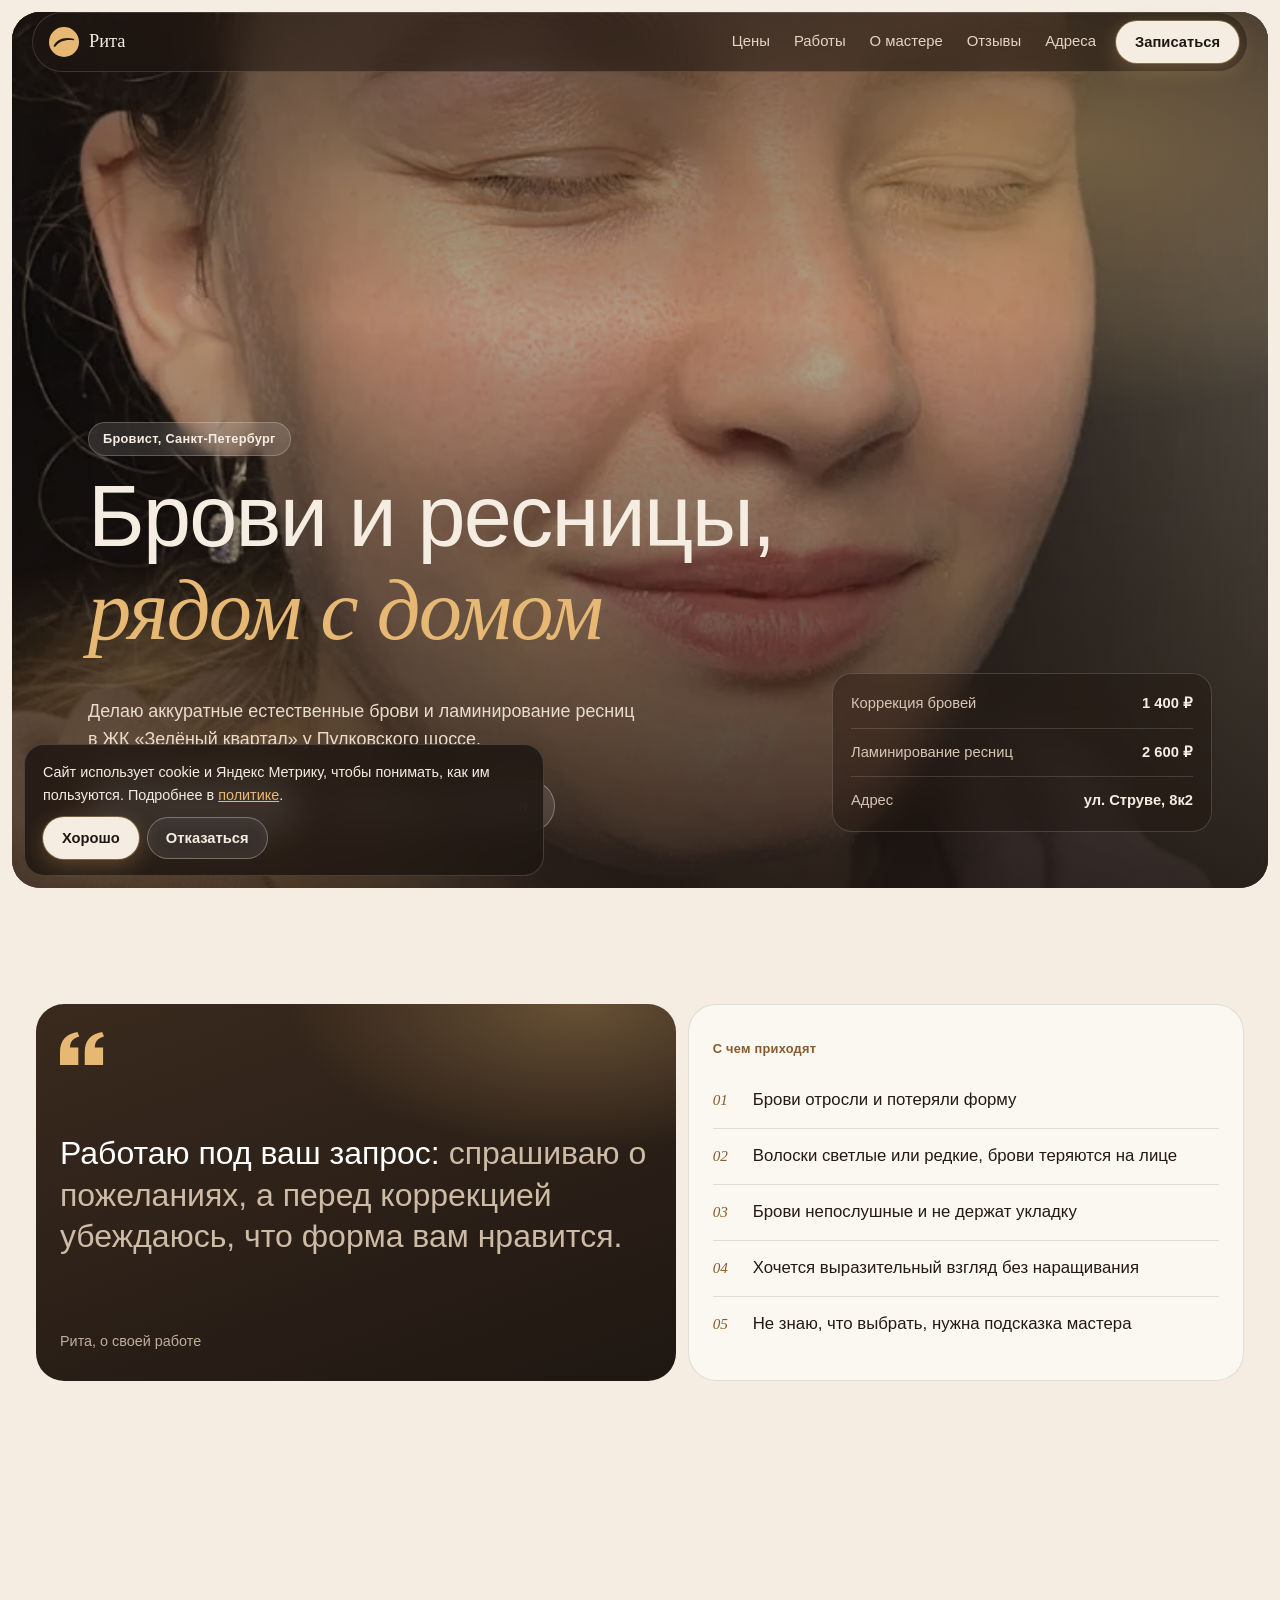
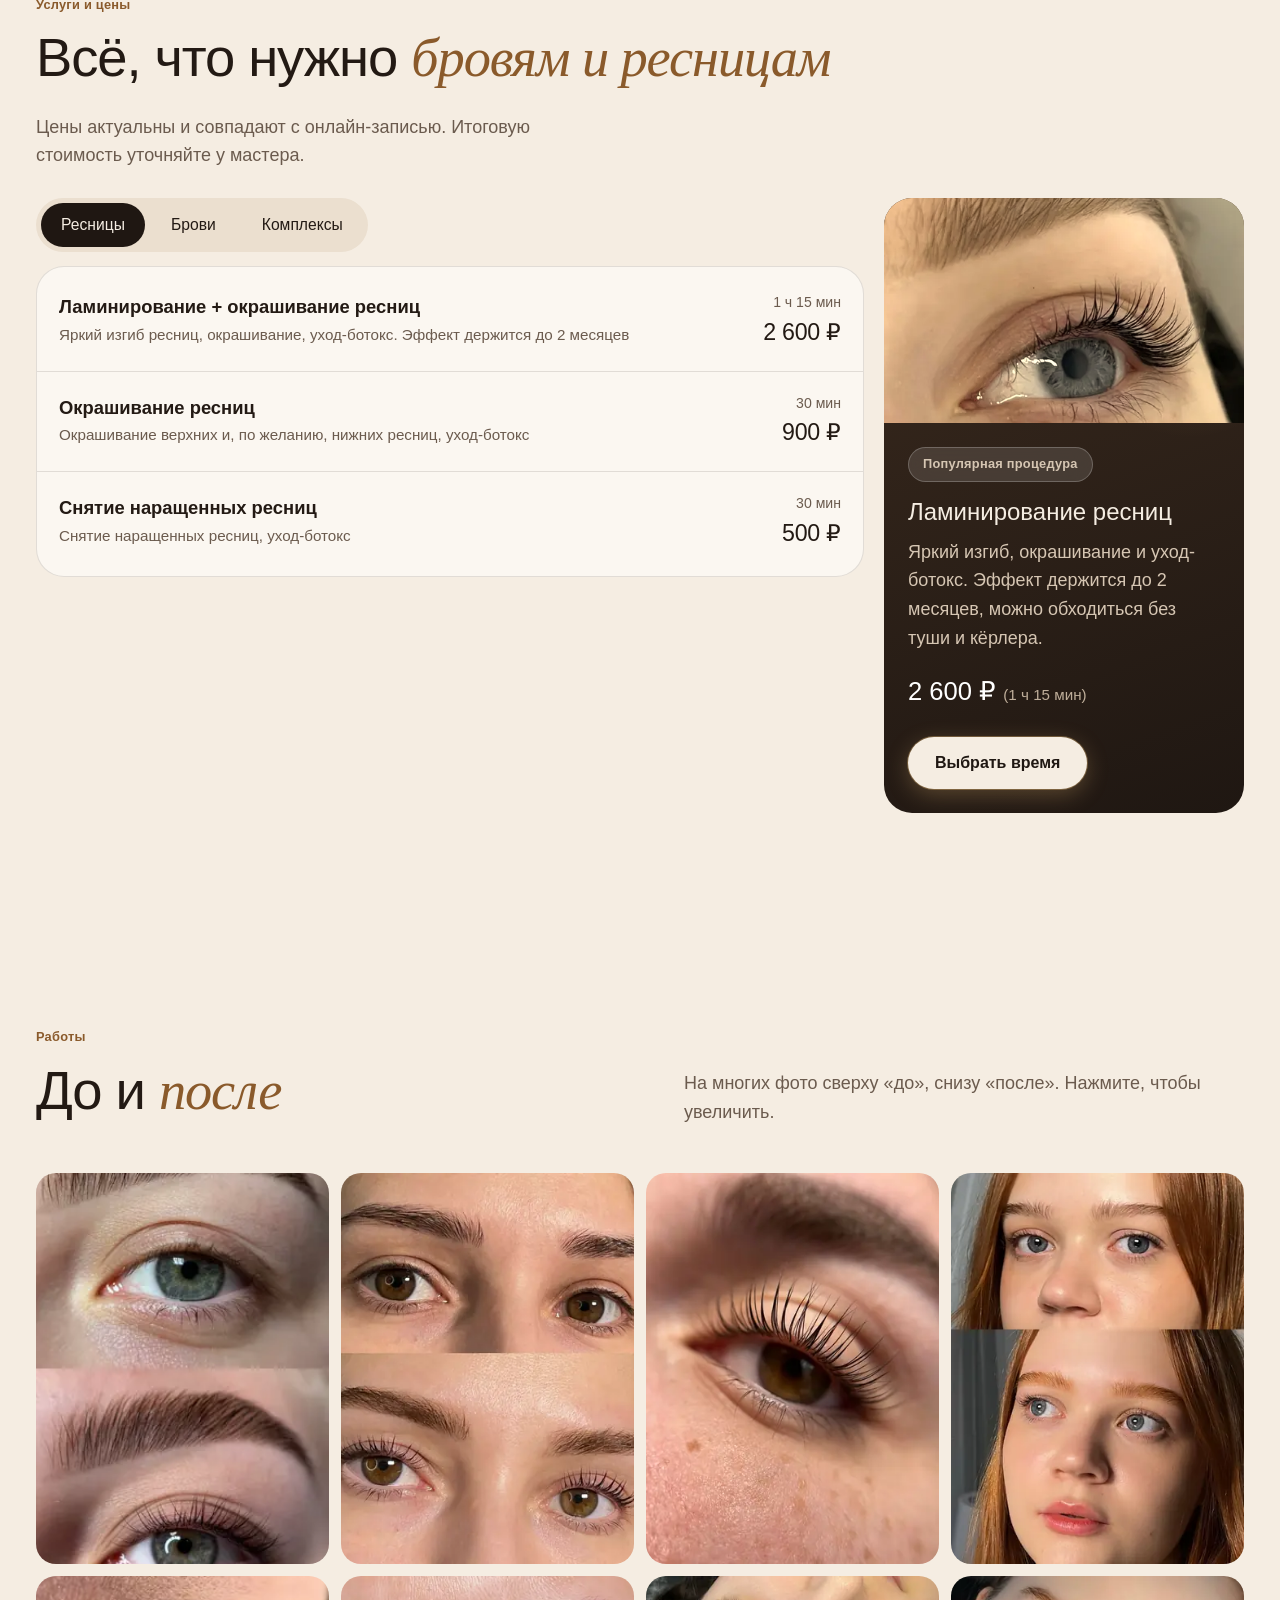
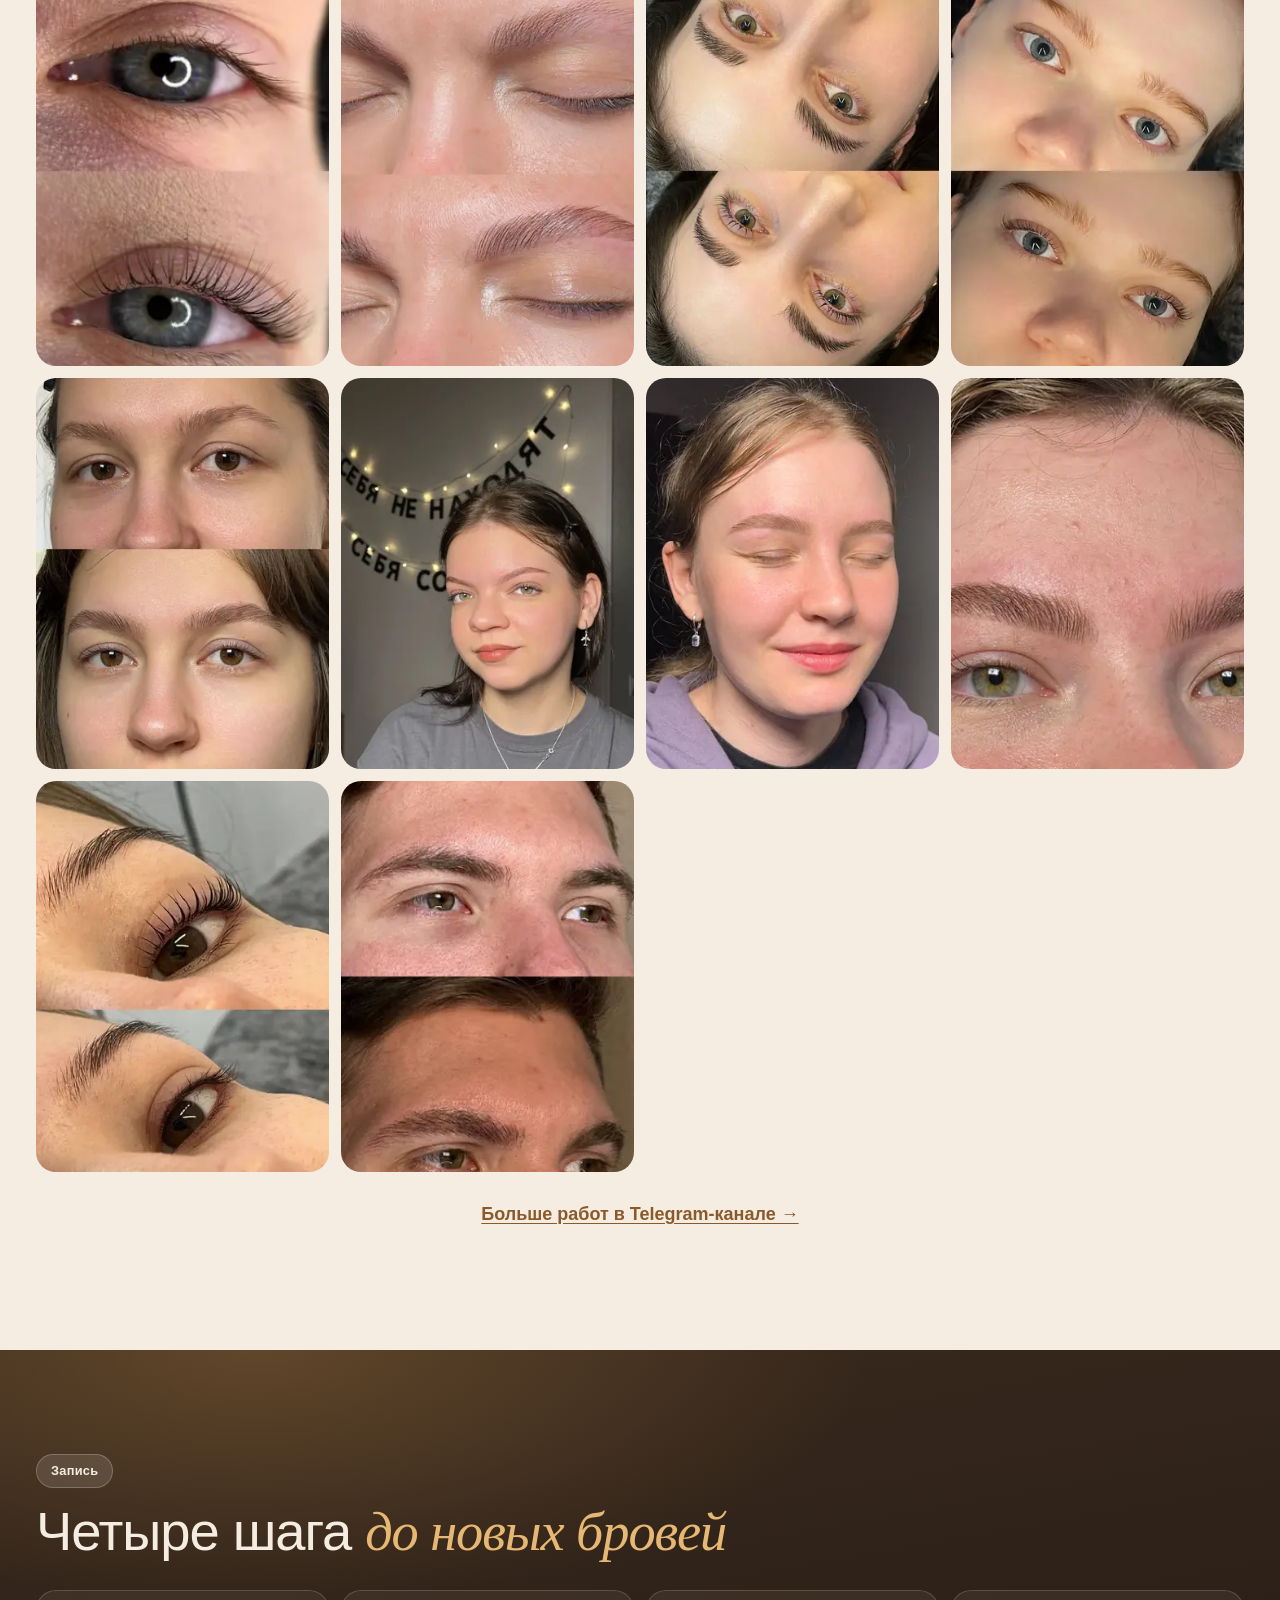
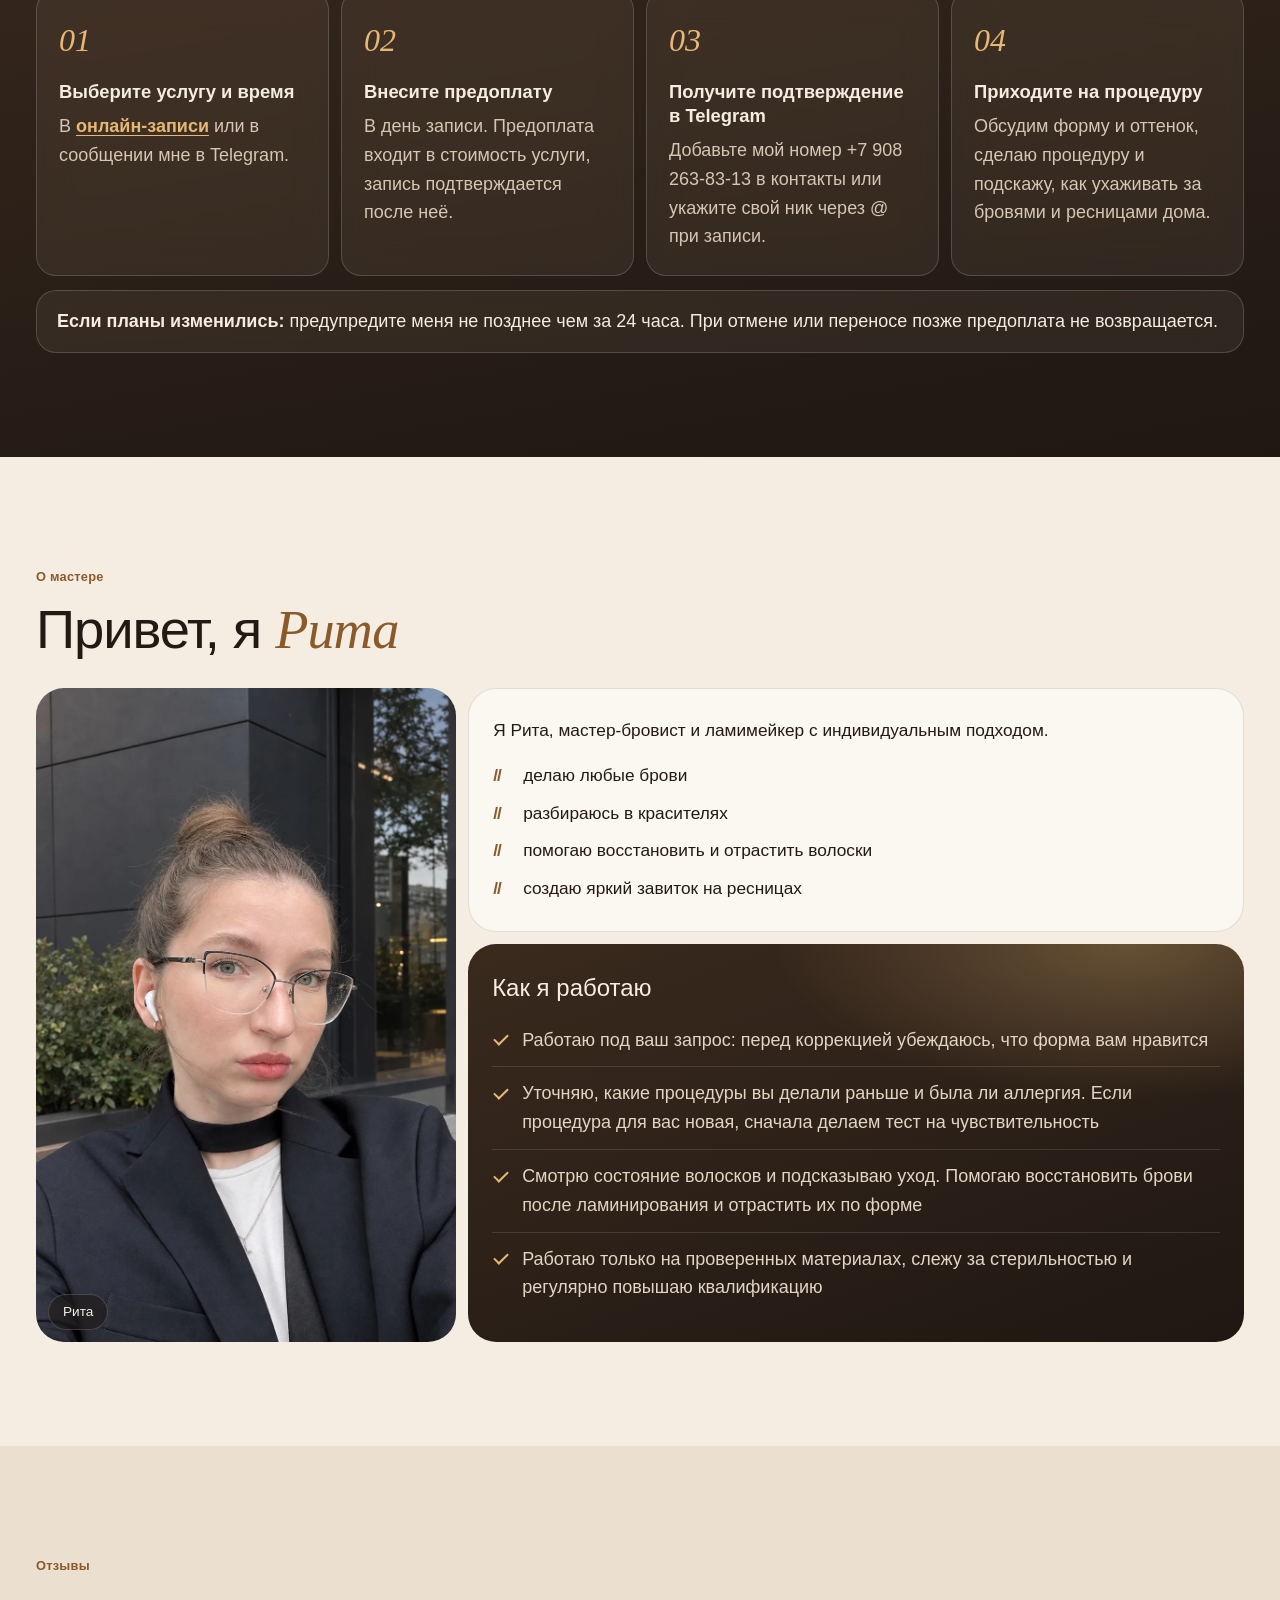
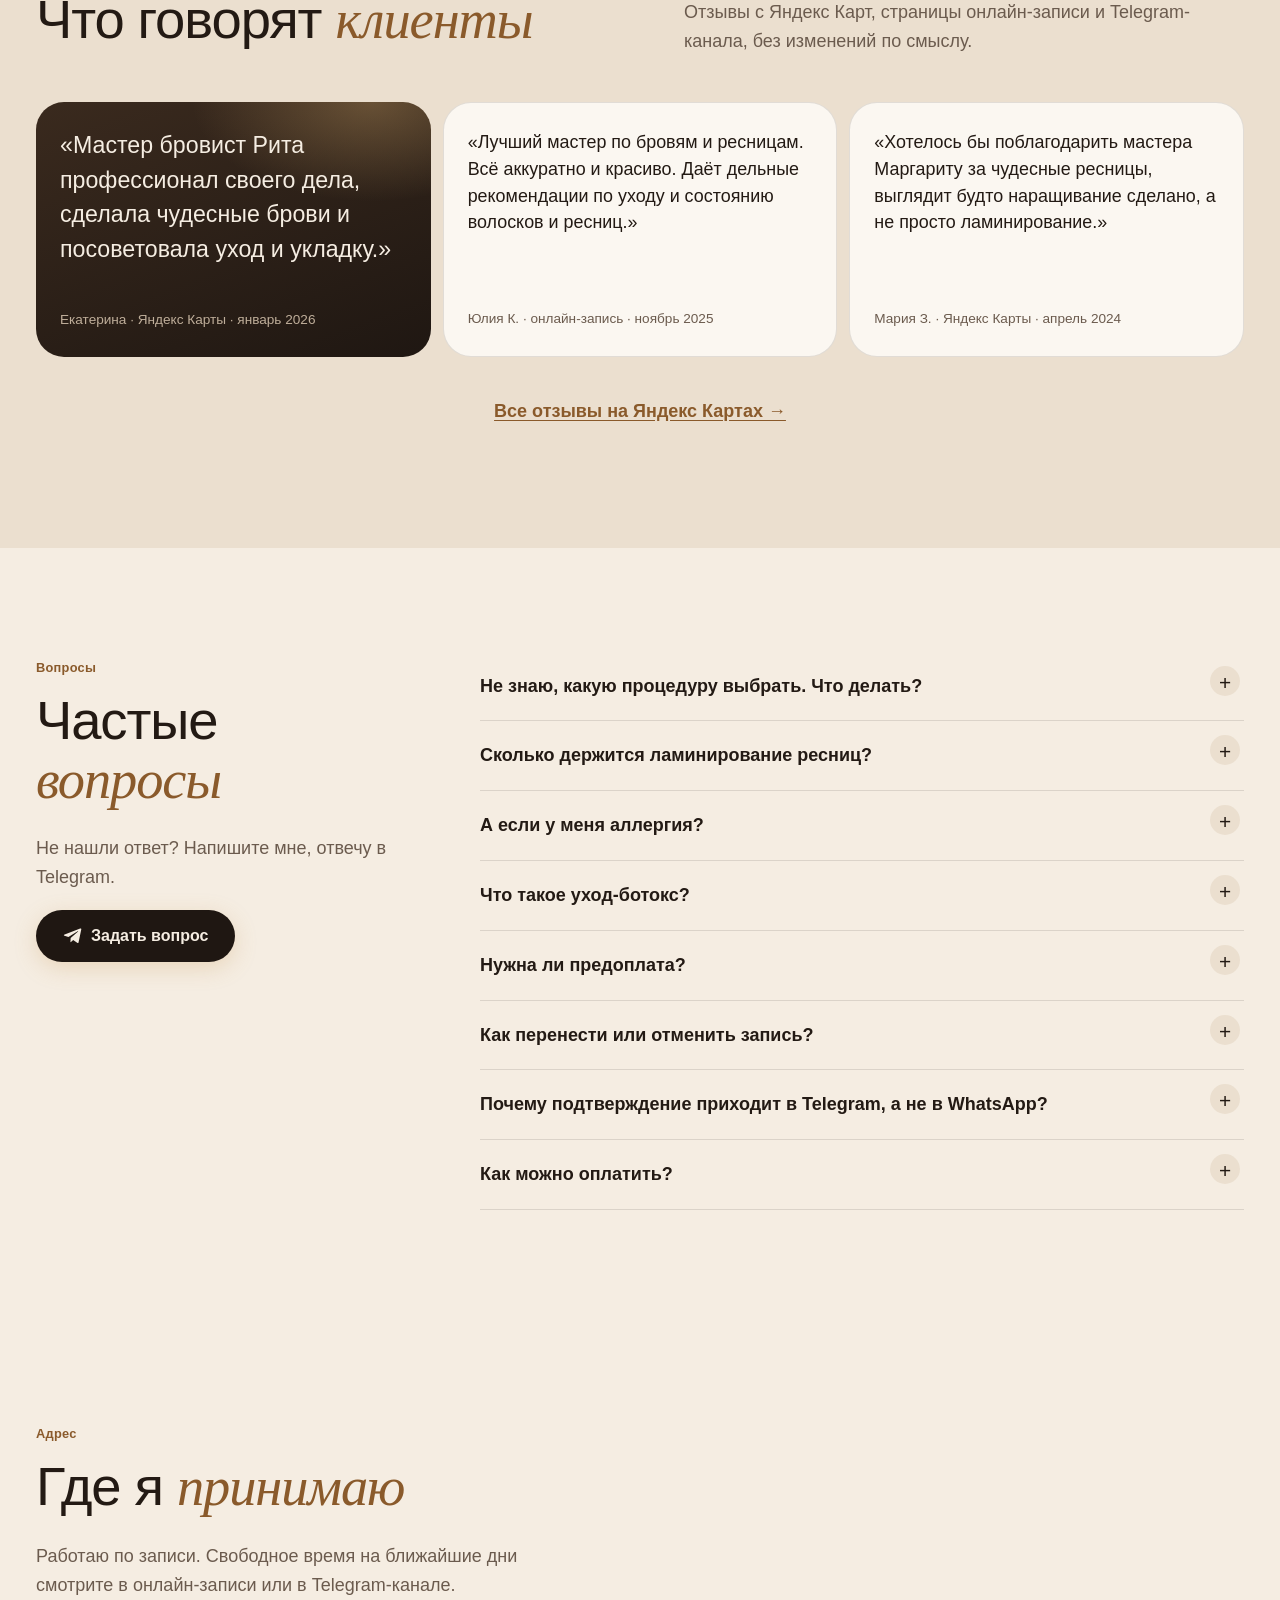
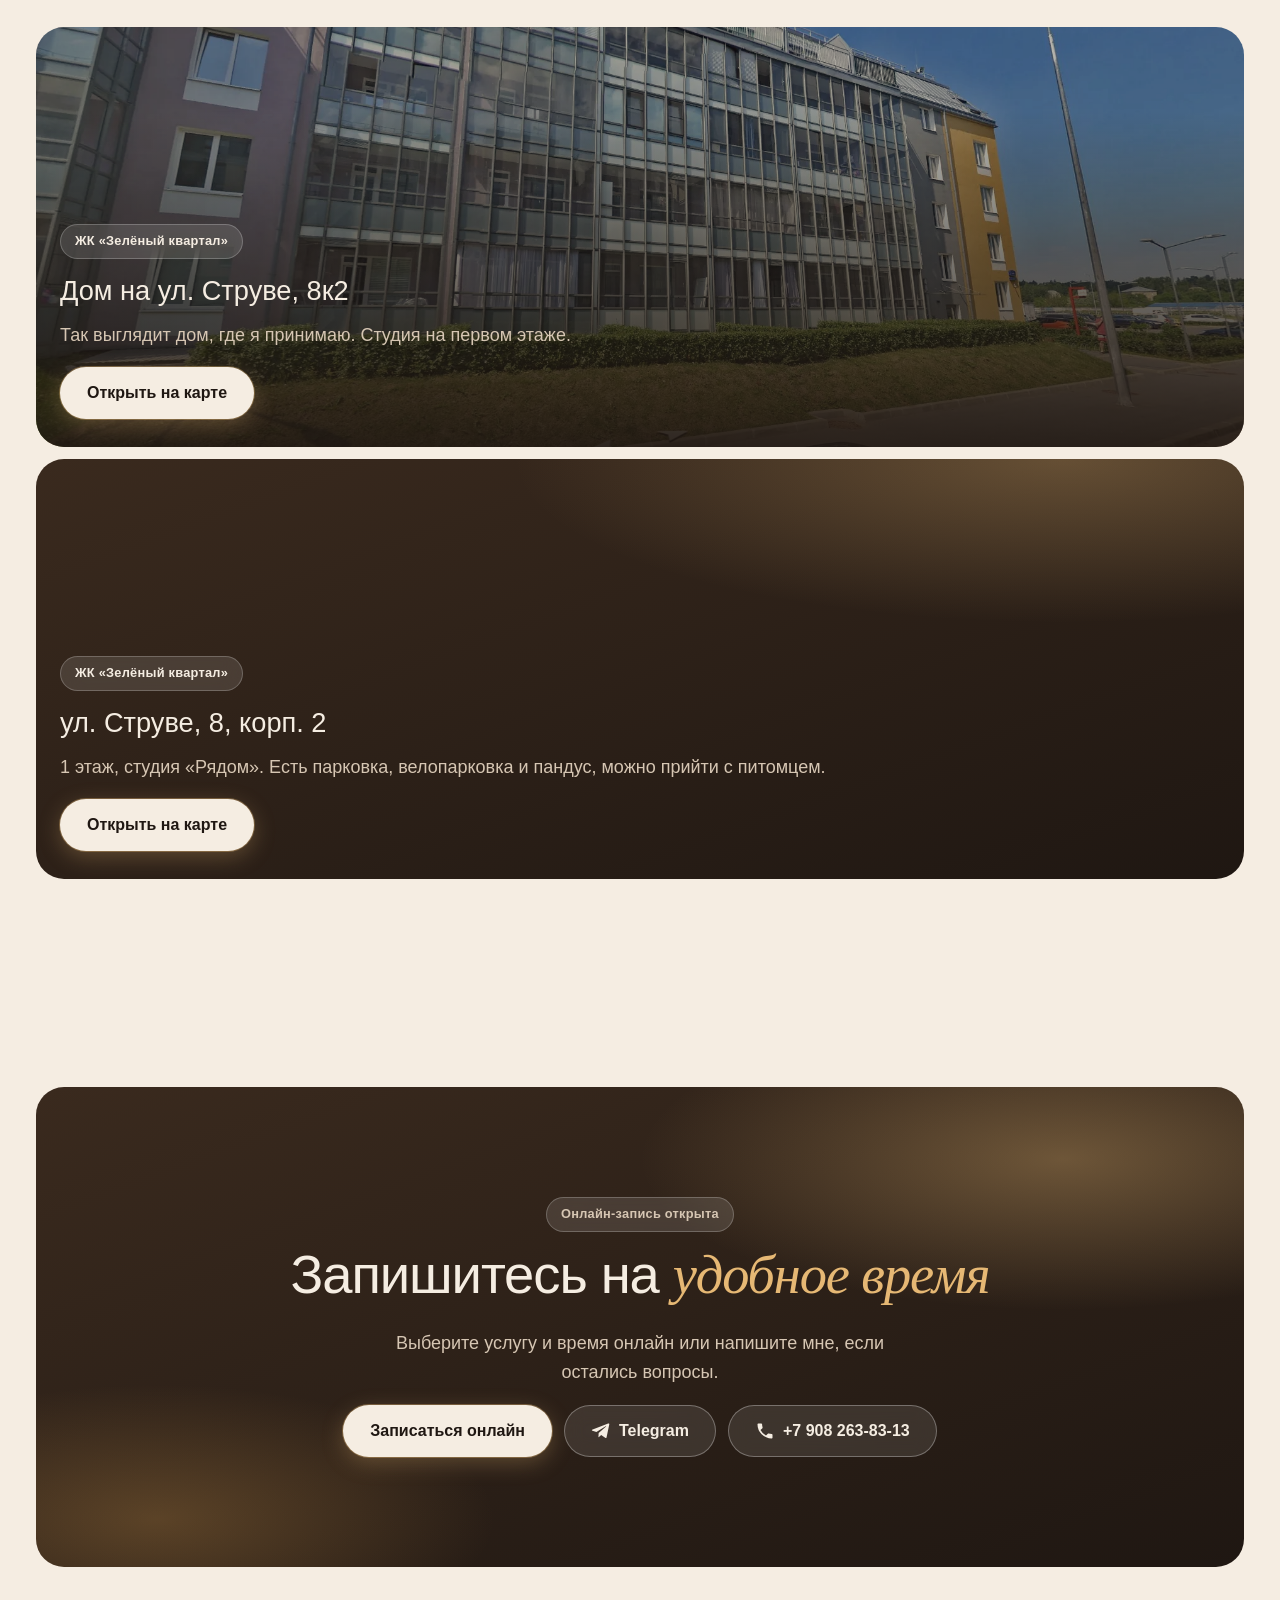
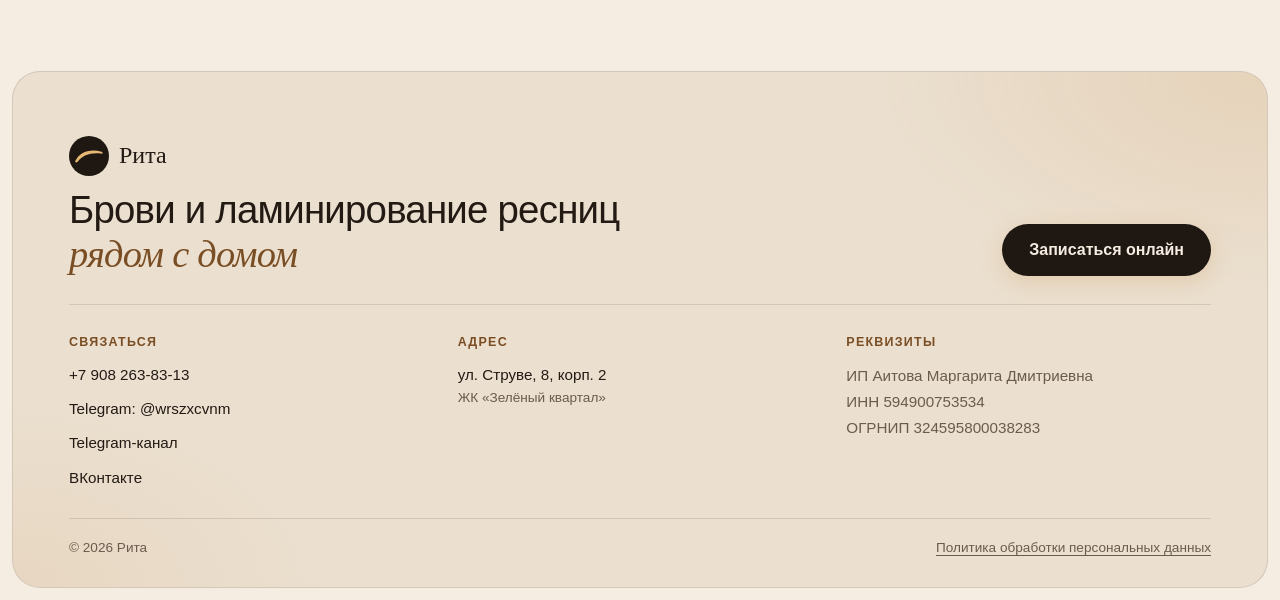
==== commit 1304718e: "Починить кодировку: О мастере с новым фото и текстом, работы без шести снимков" ====
--- a/index.html
+++ b/index.html
@@ -5,14 +5,14 @@
   <meta name="viewport" content="width=device-width, initial-scale=1">
   <meta http-equiv="Content-Security-Policy" content="default-src 'self'; script-src 'self' https://mc.yandex.ru https://yastatic.net; style-src 'self' 'unsafe-inline'; img-src 'self' data: https://mc.yandex.ru; connect-src 'self' https://mc.yandex.ru; frame-src https://mc.yandex.ru; object-src 'none'; base-uri 'self'; form-action 'self'">
   <meta name="referrer" content="strict-origin-when-cross-origin">
-  <title>Р‘СЂРѕРІРёСЃС‚ Р РёС‚Р°: Р±СЂРѕРІРё Рё СЂРµСЃРЅРёС†С‹, Р—РµР»С‘РЅС‹Р№ РєРІР°СЂС‚Р°Р»</title>
-  <meta name="description" content="РљРѕСЂСЂРµРєС†РёСЏ, РѕРєСЂР°С€РёРІР°РЅРёРµ Рё Р»Р°РјРёРЅРёСЂРѕРІР°РЅРёРµ Р±СЂРѕРІРµР№, Р»Р°РјРёРЅРёСЂРѕРІР°РЅРёРµ СЂРµСЃРЅРёС† РІ Р–Рљ В«Р—РµР»С‘РЅС‹Р№ РєРІР°СЂС‚Р°Р»В», СѓР». РЎС‚СЂСѓРІРµ, 8Рє2, РЎРџР±. РћРЅР»Р°Р№РЅ-Р·Р°РїРёСЃСЊ.">
-  <!-- Р”РѕРјРµРЅ СЃР°Р№С‚Р°: https://brov-rita.vercel.app/ (Vercel) -->
+  <title>Бровист Рита: брови и ресницы, Зелёный квартал</title>
+  <meta name="description" content="Коррекция, окрашивание и ламинирование бровей, ламинирование ресниц в ЖК «Зелёный квартал», ул. Струве, 8к2, СПб. Онлайн-запись.">
+  <!-- Домен сайта: https://brov-rita.vercel.app/ (Vercel) -->
   <link rel="canonical" href="https://brov-rita.vercel.app/">
   <meta property="og:type" content="website">
   <meta property="og:locale" content="ru_RU">
-  <meta property="og:title" content="Р РёС‚Р°: Р±СЂРѕРІРё Рё Р»Р°РјРёРЅРёСЂРѕРІР°РЅРёРµ СЂРµСЃРЅРёС†">
-  <meta property="og:description" content="Р‘СЂРѕРІРё Рё СЂРµСЃРЅРёС†С‹ СЂСЏРґРѕРј СЃ РґРѕРјРѕРј: Р–Рљ В«Р—РµР»С‘РЅС‹Р№ РєРІР°СЂС‚Р°Р»В», СѓР». РЎС‚СЂСѓРІРµ, 8Рє2. РћРЅР»Р°Р№РЅ-Р·Р°РїРёСЃСЊ.">
+  <meta property="og:title" content="Рита: брови и ламинирование ресниц">
+  <meta property="og:description" content="Брови и ресницы рядом с домом: ЖК «Зелёный квартал», ул. Струве, 8к2. Онлайн-запись.">
   <meta property="og:image" content="https://brov-rita.vercel.app/img/og.jpg">
   <meta property="og:url" content="https://brov-rita.vercel.app/">
   <meta name="theme-color" content="#1f1712">
@@ -23,44 +23,44 @@
   {
     "@context": "https://schema.org",
     "@type": "HealthAndBeautyBusiness",
-    "name": "Р РёС‚Р°: Р±СЂРѕРІРё Рё СЂРµСЃРЅРёС†С‹",
-    "description": "РљРѕСЂСЂРµРєС†РёСЏ, РѕРєСЂР°С€РёРІР°РЅРёРµ, РѕСЃРІРµС‚Р»РµРЅРёРµ Рё Р»Р°РјРёРЅРёСЂРѕРІР°РЅРёРµ Р±СЂРѕРІРµР№, Р»Р°РјРёРЅРёСЂРѕРІР°РЅРёРµ Рё РѕРєСЂР°С€РёРІР°РЅРёРµ СЂРµСЃРЅРёС†.",
+    "name": "Рита: брови и ресницы",
+    "description": "Коррекция, окрашивание, осветление и ламинирование бровей, ламинирование и окрашивание ресниц.",
     "url": "https://brov-rita.vercel.app/",
     "image": "https://brov-rita.vercel.app/img/og.jpg",
     "telephone": "+7-908-263-83-13",
     "priceRange": "300-4800 RUB",
-    "paymentAccepted": "РќР°Р»РёС‡РЅС‹Рµ, Р±Р°РЅРєРѕРІСЃРєРёР№ РїРµСЂРµРІРѕРґ",
-    "legalName": "РРџ РђРёС‚РѕРІР° РњР°СЂРіР°СЂРёС‚Р° Р”РјРёС‚СЂРёРµРІРЅР°",
+    "paymentAccepted": "Наличные, банковский перевод",
+    "legalName": "ИП Аитова Маргарита Дмитриевна",
     "taxID": "594900753534",
-    "address": {"@type": "PostalAddress", "streetAddress": "СѓР». РЎС‚СЂСѓРІРµ, 8, РєРѕСЂРї. 2", "addressLocality": "РЎР°РЅРєС‚-РџРµС‚РµСЂР±СѓСЂРі", "addressCountry": "RU"},
-    "founder": {"@type": "Person", "name": "РњР°СЂРіР°СЂРёС‚Р° РђРёС‚РѕРІР°", "alternateName": "Р РёС‚Р°"},
+    "address": {"@type": "PostalAddress", "streetAddress": "ул. Струве, 8, корп. 2", "addressLocality": "Санкт-Петербург", "addressCountry": "RU"},
+    "founder": {"@type": "Person", "name": "Маргарита Аитова", "alternateName": "Рита"},
     "sameAs": ["https://t.me/browbynekrasova", "https://vk.ru/browbynekrasova", "https://mst.link/by_nekrasova", "https://yandex.ru/maps/org/ryadom/133427495357/"]
   }
   </script>
 </head>
 <body>
 
-<!-- РЁР°РїРєР°: СЃС‚РµРєР»СЏРЅРЅР°СЏ РїР»Р°С€РєР° РїРѕРІРµСЂС… РїРµСЂРІРѕРіРѕ СЌРєСЂР°РЅР° -->
+<!-- Шапка: стеклянная плашка поверх первого экрана -->
 <header class="nav">
   <div class="nav__in">
-    <a class="brand" href="#top" aria-label="РќР° РіР»Р°РІРЅСѓСЋ">
+    <a class="brand" href="#top" aria-label="На главную">
       <svg class="brand__mark" viewBox="0 0 64 64" aria-hidden="true"><circle cx="32" cy="32" r="32" fill="currentColor"/><path d="M10 40 C17 27 31 20 52 25 C54 25.5 54.5 28 52.5 28.3 C35 26 23 30 13.5 41.5 C12 43 9.2 42 10 40 Z" fill="#1f1712"/></svg>
-      <span>Р РёС‚Р°</span>
+      <span>Рита</span>
     </a>
-    <nav class="nav__links" aria-label="Р Р°Р·РґРµР»С‹ СЃР°Р№С‚Р°">
-      <a href="#prices">Р¦РµРЅС‹</a>
-      <a href="#works">Р Р°Р±РѕС‚С‹</a>
-      <a href="#about">Рћ РјР°СЃС‚РµСЂРµ</a>
-      <a href="#reviews">РћС‚Р·С‹РІС‹</a>
-      <a href="#contacts">РђРґСЂРµСЃР°</a>
+    <nav class="nav__links" aria-label="Разделы сайта">
+      <a href="#prices">Цены</a>
+      <a href="#works">Работы</a>
+      <a href="#about">О мастере</a>
+      <a href="#reviews">Отзывы</a>
+      <a href="#contacts">Адреса</a>
     </nav>
-    <a class="pill pill--light pill--sm js-book" href="https://mst.link/by_nekrasova" target="_blank" rel="noopener">Р—Р°РїРёСЃР°С‚СЊСЃСЏ</a>
+    <a class="pill pill--light pill--sm js-book" href="https://mst.link/by_nekrasova" target="_blank" rel="noopener">Записаться</a>
   </div>
 </header>
 
 <main id="top">
 
-  <!-- 1. РџРµСЂРІС‹Р№ СЌРєСЂР°РЅ -->
+  <!-- 1. Первый экран -->
   <section class="hero">
     <picture>
       <source media="(max-width: 699px)" srcset="img/work-08.webp">
@@ -68,262 +68,262 @@
     </picture>
     <div class="hero__glow" aria-hidden="true"></div>
     <div class="hero__content">
-      <p class="tag tag--glass">Р‘СЂРѕРІРёСЃС‚, РЎР°РЅРєС‚-РџРµС‚РµСЂР±СѓСЂРі</p>
-      <h1>Р‘СЂРѕРІРё Рё СЂРµСЃРЅРёС†С‹, <em>СЂСЏРґРѕРј СЃ&nbsp;РґРѕРјРѕРј</em></h1>
-      <p class="hero__lead">Р”РµР»Р°СЋ Р°РєРєСѓСЂР°С‚РЅС‹Рµ РµСЃС‚РµСЃС‚РІРµРЅРЅС‹Рµ Р±СЂРѕРІРё Рё Р»Р°РјРёРЅРёСЂРѕРІР°РЅРёРµ СЂРµСЃРЅРёС† РІ&nbsp;Р–Рљ В«Р—РµР»С‘РЅС‹Р№ РєРІР°СЂС‚Р°Р»В» Сѓ&nbsp;РџСѓР»РєРѕРІСЃРєРѕРіРѕ С€РѕСЃСЃРµ.</p>
+      <p class="tag tag--glass">Бровист, Санкт-Петербург</p>
+      <h1>Брови и ресницы, <em>рядом с&nbsp;домом</em></h1>
+      <p class="hero__lead">Делаю аккуратные естественные брови и ламинирование ресниц в&nbsp;ЖК «Зелёный квартал» у&nbsp;Пулковского шоссе.</p>
       <div class="actions">
-        <a class="pill pill--light js-book" href="https://mst.link/by_nekrasova" target="_blank" rel="noopener">Р—Р°РїРёСЃР°С‚СЊСЃСЏ РѕРЅР»Р°Р№РЅ</a>
-        <a class="pill pill--glass js-tg" href="https://t.me/wrszxcvnm" target="_blank" rel="noopener"><svg class="ico" aria-hidden="true"><use href="#i-tg"/></svg>РќР°РїРёСЃР°С‚СЊ РІ Telegram</a>
-      </div>
-    </div>
-    <ul class="hero__card glass" aria-label="РљРѕСЂРѕС‚РєРѕ">
-      <li><span>РљРѕСЂСЂРµРєС†РёСЏ Р±СЂРѕРІРµР№</span><b>1 400 в‚Ѕ</b></li>
-      <li><span>Р›Р°РјРёРЅРёСЂРѕРІР°РЅРёРµ СЂРµСЃРЅРёС†</span><b>2 600 в‚Ѕ</b></li>
-      <li><span>РђРґСЂРµСЃ</span><b>СѓР». РЎС‚СЂСѓРІРµ, 8Рє2</b></li>
+        <a class="pill pill--light js-book" href="https://mst.link/by_nekrasova" target="_blank" rel="noopener">Записаться онлайн</a>
+        <a class="pill pill--glass js-tg" href="https://t.me/wrszxcvnm" target="_blank" rel="noopener"><svg class="ico" aria-hidden="true"><use href="#i-tg"/></svg>Написать в Telegram</a>
+      </div>
+    </div>
+    <ul class="hero__card glass" aria-label="Коротко">
+      <li><span>Коррекция бровей</span><b>1 400 ₽</b></li>
+      <li><span>Ламинирование ресниц</span><b>2 600 ₽</b></li>
+      <li><span>Адрес</span><b>ул. Струве, 8к2</b></li>
     </ul>
   </section>
 
-  <!-- 2. Р¦РёС‚Р°С‚Р°-РїСЂРёРЅС†РёРї + СЃ С‡РµРј РїСЂРёС…РѕРґСЏС‚ -->
+  <!-- 2. Цитата-принцип + с чем приходят -->
   <section class="block">
     <div class="wrap bento bento--intro">
       <figure class="card card--dark card--quote">
         <svg class="quote-mark" viewBox="0 0 48 36" aria-hidden="true"><path fill="currentColor" d="M0 36V22C0 9 7 2 19 0l2 5c-7 2-10 6-10 12h9v19H0Zm27 0V22C27 9 34 2 46 0l2 5c-7 2-10 6-10 12h9v19H27Z"/></svg>
-        <blockquote><span class="hl">Р Р°Р±РѕС‚Р°СЋ РїРѕРґ РІР°С€ Р·Р°РїСЂРѕСЃ:</span> СЃРїСЂР°С€РёРІР°СЋ Рѕ РїРѕР¶РµР»Р°РЅРёСЏС…, Р° РїРµСЂРµРґ РєРѕСЂСЂРµРєС†РёРµР№ СѓР±РµР¶РґР°СЋСЃСЊ, С‡С‚Рѕ С„РѕСЂРјР° РІР°Рј РЅСЂР°РІРёС‚СЃСЏ.</blockquote>
-        <figcaption>Р РёС‚Р°, Рѕ СЃРІРѕРµР№ СЂР°Р±РѕС‚Рµ</figcaption>
+        <blockquote><span class="hl">Работаю под ваш запрос:</span> спрашиваю о пожеланиях, а перед коррекцией убеждаюсь, что форма вам нравится.</blockquote>
+        <figcaption>Рита, о своей работе</figcaption>
       </figure>
       <div class="card card--cream">
-        <p class="tag">РЎ С‡РµРј РїСЂРёС…РѕРґСЏС‚</p>
+        <p class="tag">С чем приходят</p>
         <ul class="pains">
-          <li>Р‘СЂРѕРІРё РѕС‚СЂРѕСЃР»Рё Рё РїРѕС‚РµСЂСЏР»Рё С„РѕСЂРјСѓ</li>
-          <li>Р’РѕР»РѕСЃРєРё СЃРІРµС‚Р»С‹Рµ РёР»Рё СЂРµРґРєРёРµ, Р±СЂРѕРІРё С‚РµСЂСЏСЋС‚СЃСЏ РЅР° Р»РёС†Рµ</li>
-          <li>Р‘СЂРѕРІРё РЅРµРїРѕСЃР»СѓС€РЅС‹Рµ Рё РЅРµ РґРµСЂР¶Р°С‚ СѓРєР»Р°РґРєСѓ</li>
-          <li>РҐРѕС‡РµС‚СЃСЏ РІС‹СЂР°Р·РёС‚РµР»СЊРЅС‹Р№ РІР·РіР»СЏРґ Р±РµР· РЅР°СЂР°С‰РёРІР°РЅРёСЏ</li>
-          <li>РќРµ Р·РЅР°СЋ, С‡С‚Рѕ РІС‹Р±СЂР°С‚СЊ, РЅСѓР¶РЅР° РїРѕРґСЃРєР°Р·РєР° РјР°СЃС‚РµСЂР°</li>
+          <li>Брови отросли и потеряли форму</li>
+          <li>Волоски светлые или редкие, брови теряются на лице</li>
+          <li>Брови непослушные и не держат укладку</li>
+          <li>Хочется выразительный взгляд без наращивания</li>
+          <li>Не знаю, что выбрать, нужна подсказка мастера</li>
         </ul>
       </div>
     </div>
   </section>
 
-  <!-- 3. РЈСЃР»СѓРіРё Рё С†РµРЅС‹ -->
+  <!-- 3. Услуги и цены -->
   <section class="block" id="prices">
     <div class="wrap">
       <div class="head">
-        <p class="tag">РЈСЃР»СѓРіРё Рё С†РµРЅС‹</p>
-        <h2>Р’СЃС‘, С‡С‚Рѕ РЅСѓР¶РЅРѕ <em>Р±СЂРѕРІСЏРј Рё СЂРµСЃРЅРёС†Р°Рј</em></h2>
-        <p class="sub">Р¦РµРЅС‹ Р°РєС‚СѓР°Р»СЊРЅС‹ Рё СЃРѕРІРїР°РґР°СЋС‚ СЃ РѕРЅР»Р°Р№РЅ-Р·Р°РїРёСЃСЊСЋ. РС‚РѕРіРѕРІСѓСЋ СЃС‚РѕРёРјРѕСЃС‚СЊ СѓС‚РѕС‡РЅСЏР№С‚Рµ Сѓ РјР°СЃС‚РµСЂР°.</p>
+        <p class="tag">Услуги и цены</p>
+        <h2>Всё, что нужно <em>бровям и ресницам</em></h2>
+        <p class="sub">Цены актуальны и совпадают с онлайн-записью. Итоговую стоимость уточняйте у мастера.</p>
       </div>
 
       <div class="prices">
         <div>
-          <div class="tabs" role="tablist" aria-label="РљР°С‚РµРіРѕСЂРёРё СѓСЃР»СѓРі">
-            <button role="tab" aria-selected="true" aria-controls="p-lashes" id="t-lashes">Р РµСЃРЅРёС†С‹</button>
-            <button role="tab" aria-selected="false" aria-controls="p-brows" id="t-brows" tabindex="-1">Р‘СЂРѕРІРё</button>
-            <button role="tab" aria-selected="false" aria-controls="p-combo" id="t-combo" tabindex="-1">РљРѕРјРїР»РµРєСЃС‹</button>
+          <div class="tabs" role="tablist" aria-label="Категории услуг">
+            <button role="tab" aria-selected="true" aria-controls="p-lashes" id="t-lashes">Ресницы</button>
+            <button role="tab" aria-selected="false" aria-controls="p-brows" id="t-brows" tabindex="-1">Брови</button>
+            <button role="tab" aria-selected="false" aria-controls="p-combo" id="t-combo" tabindex="-1">Комплексы</button>
           </div>
 
           <div class="price" role="tabpanel" id="p-brows" aria-labelledby="t-brows" hidden>
-            <article class="price__row"><div><h3>РљРѕСЂСЂРµРєС†РёСЏ Р±СЂРѕРІРµР№</h3><p>РџРѕСЃС‚СЂРѕРµРЅРёРµ С„РѕСЂРјС‹, РєСЂСѓРіРѕРІР°СЏ РєРѕСЂСЂРµРєС†РёСЏ РІРѕСЃРєРѕРј Рё РїРёРЅС†РµС‚РѕРј, РїСЂРѕСЂРµР¶РёРІР°РЅРёРµ РїСЂРё РЅРµРѕР±С…РѕРґРёРјРѕСЃС‚Рё</p></div><div class="price__meta"><span>50 РјРёРЅ</span><b>1 400 в‚Ѕ</b></div></article>
-            <article class="price__row"><div><h3>РљРѕСЂСЂРµРєС†РёСЏ + РѕРєСЂР°С€РёРІР°РЅРёРµ</h3><p>РџРѕСЃС‚СЂРѕРµРЅРёРµ С„РѕСЂРјС‹, РєРѕСЂСЂРµРєС†РёСЏ РІРѕСЃРєРѕРј Рё РїРёРЅС†РµС‚РѕРј, РѕРєСЂР°С€РёРІР°РЅРёРµ РєСЂР°СЃРєРѕР№ РІ С‚РѕРЅ РІРѕР»РѕСЃ РёР»Рё РІ Р¶РµР»Р°РµРјС‹Р№ РѕС‚С‚РµРЅРѕРє</p></div><div class="price__meta"><span>1 С‡</span><b>1 900 в‚Ѕ</b></div></article>
-            <article class="price__row"><div><h3>РљРѕСЂСЂРµРєС†РёСЏ + РїСЂРѕСЂРµР¶РёРІР°РЅРёРµ РёР»Рё РѕСЃРІРµС‚Р»РµРЅРёРµ + РѕРєСЂР°С€РёРІР°РЅРёРµ</h3><p>РџРѕСЃС‚СЂРѕРµРЅРёРµ С„РѕСЂРјС‹, РєРѕСЂСЂРµРєС†РёСЏ, РїСЂРѕСЂРµР¶РёРІР°РЅРёРµ РёР»Рё РѕСЃРІРµС‚Р»РµРЅРёРµ СЃ РѕРєСЂР°С€РёРІР°РЅРёРµРј, СѓС…РѕРґ-Р±РѕС‚РѕРєСЃ РїСЂРё РЅРµРѕР±С…РѕРґРёРјРѕСЃС‚Рё</p></div><div class="price__meta"><span>1 С‡ 15 РјРёРЅ</span><b>2 200 в‚Ѕ</b></div></article>
-            <article class="price__row"><div><h3>РљРѕСЂСЂРµРєС†РёСЏ СЃ РїСЂРѕСЂРµР¶РёРІР°РЅРёРµРј + РѕСЃРІРµС‚Р»РµРЅРёРµ + РѕРєСЂР°С€РёРІР°РЅРёРµ</h3><p>РџРѕСЃС‚СЂРѕРµРЅРёРµ С„РѕСЂРјС‹, РєРѕСЂСЂРµРєС†РёСЏ, РїСЂРѕСЂРµР¶РёРІР°РЅРёРµ Рё РѕСЃРІРµС‚Р»РµРЅРёРµ СЃ РѕРєСЂР°С€РёРІР°РЅРёРµРј, СѓС…РѕРґ-Р±РѕС‚РѕРєСЃ</p></div><div class="price__meta"><span>1 С‡ 30 РјРёРЅ</span><b>2 500 в‚Ѕ</b></div></article>
-            <article class="price__row"><div><h3>Р›Р°РјРёРЅРёСЂРѕРІР°РЅРёРµ + РєРѕСЂСЂРµРєС†РёСЏ</h3><p>Р›Р°РјРёРЅРёСЂРѕРІР°РЅРёРµ, РїРѕСЃС‚СЂРѕРµРЅРёРµ С„РѕСЂРјС‹, РєРѕСЂСЂРµРєС†РёСЏ РІРѕСЃРєРѕРј Рё РїРёРЅС†РµС‚РѕРј, РїСЂРѕСЂРµР¶РёРІР°РЅРёРµ РїСЂРё РЅРµРѕР±С…РѕРґРёРјРѕСЃС‚Рё, СѓС…РѕРґ-Р±РѕС‚РѕРєСЃ</p></div><div class="price__meta"><span>1 С‡</span><b>2 200 в‚Ѕ</b></div></article>
-            <article class="price__row"><div><h3>Р›Р°РјРёРЅРёСЂРѕРІР°РЅРёРµ + РєРѕСЂСЂРµРєС†РёСЏ + РѕРєСЂР°С€РёРІР°РЅРёРµ</h3><p>Р›Р°РјРёРЅРёСЂРѕРІР°РЅРёРµ, РїРѕСЃС‚СЂРѕРµРЅРёРµ С„РѕСЂРјС‹, РєРѕСЂСЂРµРєС†РёСЏ, РїСЂРѕСЂРµР¶РёРІР°РЅРёРµ РїСЂРё РЅРµРѕР±С…РѕРґРёРјРѕСЃС‚Рё, РѕРєСЂР°С€РёРІР°РЅРёРµ, СѓС…РѕРґ-Р±РѕС‚РѕРєСЃ</p></div><div class="price__meta"><span>1 С‡ 15 РјРёРЅ</span><b>2 500 в‚Ѕ</b></div></article>
-            <article class="price__row price__row--hint"><div><h3>В«РҐРѕС‡Сѓ РєСЂР°СЃРёРІС‹Рµ Р±СЂРѕРІРёВ»</h3><p>Р•СЃР»Рё РЅРµ Р·РЅР°РµС‚Рµ, С‡С‚Рѕ РІС‹Р±СЂР°С‚СЊ. РќР°С‡РёРЅР°РµРј СЃ РєРѕРЅСЃСѓР»СЊС‚Р°С†РёРё: СЏ СЂР°СЃСЃРєР°Р¶Сѓ, С‡С‚Рѕ РјРѕР¶РЅРѕ СЃРґРµР»Р°С‚СЊ СЃ РІР°С€РёРјРё Р±СЂРѕРІСЏРјРё. РћС‚ РІС‹Р±СЂР°РЅРЅРѕР№ РїСЂРѕС†РµРґСѓСЂС‹ Р·Р°РІРёСЃРёС‚ РёС‚РѕРіРѕРІР°СЏ С†РµРЅР°</p></div><div class="price__meta"><span>1 С‡ 30 РјРёРЅ</span><b>1 900 в‚Ѕ</b></div></article>
-            <article class="price__row"><div><h3>Р”РµРїРёР»СЏС†РёСЏ РЅР°Рґ РІРµСЂС…РЅРµР№ РіСѓР±РѕР№</h3><p>РњРѕР¶РЅРѕ РґРѕР±Р°РІРёС‚СЊ Рє Р»СЋР±РѕР№ РїСЂРѕС†РµРґСѓСЂРµ</p></div><div class="price__meta"><span>10 РјРёРЅ</span><b>300 в‚Ѕ</b></div></article>
+            <article class="price__row"><div><h3>Коррекция бровей</h3><p>Построение формы, круговая коррекция воском и пинцетом, прореживание при необходимости</p></div><div class="price__meta"><span>50 мин</span><b>1 400 ₽</b></div></article>
+            <article class="price__row"><div><h3>Коррекция + окрашивание</h3><p>Построение формы, коррекция воском и пинцетом, окрашивание краской в тон волос или в желаемый оттенок</p></div><div class="price__meta"><span>1 ч</span><b>1 900 ₽</b></div></article>
+            <article class="price__row"><div><h3>Коррекция + прореживание или осветление + окрашивание</h3><p>Построение формы, коррекция, прореживание или осветление с окрашиванием, уход-ботокс при необходимости</p></div><div class="price__meta"><span>1 ч 15 мин</span><b>2 200 ₽</b></div></article>
+            <article class="price__row"><div><h3>Коррекция с прореживанием + осветление + окрашивание</h3><p>Построение формы, коррекция, прореживание и осветление с окрашиванием, уход-ботокс</p></div><div class="price__meta"><span>1 ч 30 мин</span><b>2 500 ₽</b></div></article>
+            <article class="price__row"><div><h3>Ламинирование + коррекция</h3><p>Ламинирование, построение формы, коррекция воском и пинцетом, прореживание при необходимости, уход-ботокс</p></div><div class="price__meta"><span>1 ч</span><b>2 200 ₽</b></div></article>
+            <article class="price__row"><div><h3>Ламинирование + коррекция + окрашивание</h3><p>Ламинирование, построение формы, коррекция, прореживание при необходимости, окрашивание, уход-ботокс</p></div><div class="price__meta"><span>1 ч 15 мин</span><b>2 500 ₽</b></div></article>
+            <article class="price__row price__row--hint"><div><h3>«Хочу красивые брови»</h3><p>Если не знаете, что выбрать. Начинаем с консультации: я расскажу, что можно сделать с вашими бровями. От выбранной процедуры зависит итоговая цена</p></div><div class="price__meta"><span>1 ч 30 мин</span><b>1 900 ₽</b></div></article>
+            <article class="price__row"><div><h3>Депиляция над верхней губой</h3><p>Можно добавить к любой процедуре</p></div><div class="price__meta"><span>10 мин</span><b>300 ₽</b></div></article>
           </div>
 
           <div class="price" role="tabpanel" id="p-lashes" aria-labelledby="t-lashes">
-            <article class="price__row"><div><h3>Р›Р°РјРёРЅРёСЂРѕРІР°РЅРёРµ + РѕРєСЂР°С€РёРІР°РЅРёРµ СЂРµСЃРЅРёС†</h3><p>РЇСЂРєРёР№ РёР·РіРёР± СЂРµСЃРЅРёС†, РѕРєСЂР°С€РёРІР°РЅРёРµ, СѓС…РѕРґ-Р±РѕС‚РѕРєСЃ. Р­С„С„РµРєС‚ РґРµСЂР¶РёС‚СЃСЏ РґРѕ 2 РјРµСЃСЏС†РµРІ</p></div><div class="price__meta"><span>1 С‡ 15 РјРёРЅ</span><b>2 600 в‚Ѕ</b></div></article>
-            <article class="price__row"><div><h3>РћРєСЂР°С€РёРІР°РЅРёРµ СЂРµСЃРЅРёС†</h3><p>РћРєСЂР°С€РёРІР°РЅРёРµ РІРµСЂС…РЅРёС… Рё, РїРѕ Р¶РµР»Р°РЅРёСЋ, РЅРёР¶РЅРёС… СЂРµСЃРЅРёС†, СѓС…РѕРґ-Р±РѕС‚РѕРєСЃ</p></div><div class="price__meta"><span>30 РјРёРЅ</span><b>900 в‚Ѕ</b></div></article>
-            <article class="price__row"><div><h3>РЎРЅСЏС‚РёРµ РЅР°СЂР°С‰РµРЅРЅС‹С… СЂРµСЃРЅРёС†</h3><p>РЎРЅСЏС‚РёРµ РЅР°СЂР°С‰РµРЅРЅС‹С… СЂРµСЃРЅРёС†, СѓС…РѕРґ-Р±РѕС‚РѕРєСЃ</p></div><div class="price__meta"><span>30 РјРёРЅ</span><b>500 в‚Ѕ</b></div></article>
+            <article class="price__row"><div><h3>Ламинирование + окрашивание ресниц</h3><p>Яркий изгиб ресниц, окрашивание, уход-ботокс. Эффект держится до 2 месяцев</p></div><div class="price__meta"><span>1 ч 15 мин</span><b>2 600 ₽</b></div></article>
+            <article class="price__row"><div><h3>Окрашивание ресниц</h3><p>Окрашивание верхних и, по желанию, нижних ресниц, уход-ботокс</p></div><div class="price__meta"><span>30 мин</span><b>900 ₽</b></div></article>
+            <article class="price__row"><div><h3>Снятие наращенных ресниц</h3><p>Снятие наращенных ресниц, уход-ботокс</p></div><div class="price__meta"><span>30 мин</span><b>500 ₽</b></div></article>
           </div>
 
           <div class="price" role="tabpanel" id="p-combo" aria-labelledby="t-combo" hidden>
-            <article class="price__row"><div><h3>РљРѕРјРїР»РµРєСЃ в„– 1: Р±СЂРѕРІРё + Р»Р°РјРёРЅРёСЂРѕРІР°РЅРёРµ СЂРµСЃРЅРёС†</h3><p>РљРѕСЂСЂРµРєС†РёСЏ Рё РѕРєСЂР°С€РёРІР°РЅРёРµ Р±СЂРѕРІРµР№, Р»Р°РјРёРЅРёСЂРѕРІР°РЅРёРµ Рё РѕРєСЂР°С€РёРІР°РЅРёРµ СЂРµСЃРЅРёС†, СѓС…РѕРґ-Р±РѕС‚РѕРєСЃ</p></div><div class="price__meta"><span>2 С‡</span><b>4 200 в‚Ѕ</b></div></article>
-            <article class="price__row"><div><h3>РљРѕРјРїР»РµРєСЃ в„– 2: Р»Р°РјРёРЅРёСЂРѕРІР°РЅРёРµ Р±СЂРѕРІРµР№ Рё СЂРµСЃРЅРёС†</h3><p>РљРѕСЂСЂРµРєС†РёСЏ, РѕРєСЂР°С€РёРІР°РЅРёРµ Рё Р»Р°РјРёРЅРёСЂРѕРІР°РЅРёРµ Р±СЂРѕРІРµР№, Р»Р°РјРёРЅРёСЂРѕРІР°РЅРёРµ Рё РѕРєСЂР°С€РёРІР°РЅРёРµ СЂРµСЃРЅРёС†, СѓС…РѕРґ-Р±РѕС‚РѕРєСЃ</p></div><div class="price__meta"><span>2 С‡ 15 РјРёРЅ</span><b>4 800 в‚Ѕ</b></div></article>
-            <article class="price__row price__row--hint"><div><h3>В«РҐРѕС‡Сѓ РєСЂР°СЃРёРІС‹Рµ Р±СЂРѕРІРё Рё СЂРµСЃРЅРёС†С‹В»</h3><p>Р•СЃР»Рё С…РѕС‚РёС‚Рµ Рё Р±СЂРѕРІРё, Рё СЂРµСЃРЅРёС†С‹, РЅРѕ РЅРµ Р·РЅР°РµС‚Рµ, С‡С‚Рѕ РёРјРµРЅРЅРѕ. РќР°С‡РёРЅР°РµРј СЃ РєРѕРЅСЃСѓР»СЊС‚Р°С†РёРё: СЏ СЂР°СЃСЃРєР°Р¶Сѓ, С‡С‚Рѕ РјРѕР¶РЅРѕ СЃРґРµР»Р°С‚СЊ. РћС‚ РІС‹Р±СЂР°РЅРЅС‹С… РїСЂРѕС†РµРґСѓСЂ Р·Р°РІРёСЃРёС‚ РёС‚РѕРіРѕРІР°СЏ С†РµРЅР°</p></div><div class="price__meta"><span>2 С‡ 30 РјРёРЅ</span><b>4 200 в‚Ѕ</b></div></article>
+            <article class="price__row"><div><h3>Комплекс № 1: брови + ламинирование ресниц</h3><p>Коррекция и окрашивание бровей, ламинирование и окрашивание ресниц, уход-ботокс</p></div><div class="price__meta"><span>2 ч</span><b>4 200 ₽</b></div></article>
+            <article class="price__row"><div><h3>Комплекс № 2: ламинирование бровей и ресниц</h3><p>Коррекция, окрашивание и ламинирование бровей, ламинирование и окрашивание ресниц, уход-ботокс</p></div><div class="price__meta"><span>2 ч 15 мин</span><b>4 800 ₽</b></div></article>
+            <article class="price__row price__row--hint"><div><h3>«Хочу красивые брови и ресницы»</h3><p>Если хотите и брови, и ресницы, но не знаете, что именно. Начинаем с консультации: я расскажу, что можно сделать. От выбранных процедур зависит итоговая цена</p></div><div class="price__meta"><span>2 ч 30 мин</span><b>4 200 ₽</b></div></article>
           </div>
         </div>
 
         <aside class="card card--dark card--offer">
-          <img src="img/work-19-sm.webp" width="479" height="480" loading="lazy" alt="Р РµСЃРЅРёС†С‹ РїРѕСЃР»Рµ Р»Р°РјРёРЅРёСЂРѕРІР°РЅРёСЏ">
+          <img src="img/work-19-sm.webp" width="479" height="480" loading="lazy" alt="Ресницы после ламинирования">
           <div class="card--offer__body">
-            <p class="tag tag--glass">РџРѕРїСѓР»СЏСЂРЅР°СЏ РїСЂРѕС†РµРґСѓСЂР°</p>
-            <h3>Р›Р°РјРёРЅРёСЂРѕРІР°РЅРёРµ СЂРµСЃРЅРёС†</h3>
-            <p>РЇСЂРєРёР№ РёР·РіРёР±, РѕРєСЂР°С€РёРІР°РЅРёРµ Рё СѓС…РѕРґ-Р±РѕС‚РѕРєСЃ. Р­С„С„РµРєС‚ РґРµСЂР¶РёС‚СЃСЏ РґРѕ 2 РјРµСЃСЏС†РµРІ, РјРѕР¶РЅРѕ РѕР±С…РѕРґРёС‚СЊСЃСЏ Р±РµР· С‚СѓС€Рё Рё РєС‘СЂР»РµСЂР°.</p>
-            <p class="card--offer__price">2 600 в‚Ѕ <span>(1 С‡ 15 РјРёРЅ)</span></p>
-            <a class="pill pill--light js-book" href="https://mst.link/by_nekrasova" target="_blank" rel="noopener">Р’С‹Р±СЂР°С‚СЊ РІСЂРµРјСЏ</a>
+            <p class="tag tag--glass">Популярная процедура</p>
+            <h3>Ламинирование ресниц</h3>
+            <p>Яркий изгиб, окрашивание и уход-ботокс. Эффект держится до 2 месяцев, можно обходиться без туши и кёрлера.</p>
+            <p class="card--offer__price">2 600 ₽ <span>(1 ч 15 мин)</span></p>
+            <a class="pill pill--light js-book" href="https://mst.link/by_nekrasova" target="_blank" rel="noopener">Выбрать время</a>
           </div>
         </aside>
       </div>
     </div>
   </section>
 
-  <!-- 4. Р Р°Р±РѕС‚С‹ -->
+  <!-- 4. Работы -->
   <section class="block" id="works">
     <div class="wrap">
       <div class="head head--row">
         <div>
-          <p class="tag">Р Р°Р±РѕС‚С‹</p>
-          <h2>Р”Рѕ Рё <em>РїРѕСЃР»Рµ</em></h2>
-        </div>
-        <p class="sub">РќР° РјРЅРѕРіРёС… С„РѕС‚Рѕ СЃРІРµСЂС…Сѓ В«РґРѕВ», СЃРЅРёР·Сѓ В«РїРѕСЃР»РµВ». РќР°Р¶РјРёС‚Рµ, С‡С‚РѕР±С‹ СѓРІРµР»РёС‡РёС‚СЊ.</p>
+          <p class="tag">Работы</p>
+          <h2>До и <em>после</em></h2>
+        </div>
+        <p class="sub">На многих фото сверху «до», снизу «после». Нажмите, чтобы увеличить.</p>
       </div>
       <div class="gallery">
-        <button class="gallery__item" data-full="img/work-04.webp"><img src="img/work-04-sm.webp" width="270" height="480" loading="lazy" alt="Р‘СЂРѕРІРё Рё СЂРµСЃРЅРёС†С‹ РґРѕ Рё РїРѕСЃР»Рµ Р»Р°РјРёРЅРёСЂРѕРІР°РЅРёСЏ"></button>
-        <button class="gallery__item" data-full="img/work-03.webp"><img src="img/work-03-sm.webp" width="480" height="480" loading="lazy" alt="Р‘СЂРѕРІРё РґРѕ Рё РїРѕСЃР»Рµ РєРѕСЂСЂРµРєС†РёРё Рё РѕРєСЂР°С€РёРІР°РЅРёСЏ"></button>
-        <button class="gallery__item" data-full="img/work-06.webp"><img src="img/work-06-sm.webp" width="360" height="480" loading="lazy" alt="Р РµСЃРЅРёС†С‹ РїРѕСЃР»Рµ Р»Р°РјРёРЅРёСЂРѕРІР°РЅРёСЏ РєСЂСѓРїРЅС‹Рј РїР»Р°РЅРѕРј"></button>
-        <button class="gallery__item" data-full="img/work-12.webp"><img src="img/work-12-sm.webp" width="360" height="480" loading="lazy" alt="Р‘СЂРѕРІРё РґРѕ Рё РїРѕСЃР»Рµ РѕРєСЂР°С€РёРІР°РЅРёСЏ"></button>
-        <button class="gallery__item" data-full="img/work-05.webp"><img src="img/work-05-sm.webp" width="270" height="480" loading="lazy" alt="Р РµСЃРЅРёС†С‹ РґРѕ Рё РїРѕСЃР»Рµ Р»Р°РјРёРЅРёСЂРѕРІР°РЅРёСЏ"></button>
-        <button class="gallery__item" data-full="img/work-10.webp"><img src="img/work-10-sm.webp" width="480" height="480" loading="lazy" alt="Р‘СЂРѕРІРё РґРѕ Рё РїРѕСЃР»Рµ Р»Р°РјРёРЅРёСЂРѕРІР°РЅРёСЏ"></button>
-        <button class="gallery__item" data-full="img/work-01.webp"><img src="img/work-01-sm.webp" width="360" height="480" loading="lazy" alt="Р‘СЂРѕРІРё Рё СЂРµСЃРЅРёС†С‹ РґРѕ Рё РїРѕСЃР»Рµ РїСЂРѕС†РµРґСѓСЂС‹"></button>
-        <button class="gallery__item" data-full="img/work-02.webp"><img src="img/work-02-sm.webp" width="360" height="480" loading="lazy" alt="РЎРІРµС‚Р»С‹Рµ Р±СЂРѕРІРё РґРѕ Рё РїРѕСЃР»Рµ РѕРєСЂР°С€РёРІР°РЅРёСЏ"></button>
-        <button class="gallery__item" data-full="img/work-11.webp"><img src="img/work-11-sm.webp" width="360" height="480" loading="lazy" alt="Р‘СЂРѕРІРё РґРѕ Рё РїРѕСЃР»Рµ РєРѕСЂСЂРµРєС†РёРё"></button>
-        <button class="gallery__item" data-full="img/work-07.webp"><img src="img/work-07-sm.webp" width="360" height="480" loading="lazy" alt="РљР»РёРµРЅС‚РєР° РїРѕСЃР»Рµ РѕС„РѕСЂРјР»РµРЅРёСЏ Р±СЂРѕРІРµР№"></button>
-        <button class="gallery__item" data-full="img/work-08.webp"><img src="img/work-08-sm.webp" width="360" height="480" loading="lazy" alt="Р•СЃС‚РµСЃС‚РІРµРЅРЅС‹Рµ Р±СЂРѕРІРё РїРѕСЃР»Рµ РєРѕСЂСЂРµРєС†РёРё Рё РѕРєСЂР°С€РёРІР°РЅРёСЏ"></button>
-        <button class="gallery__item" data-full="img/work-09.webp"><img src="img/work-09-sm.webp" width="480" height="384" loading="lazy" alt="Р‘СЂРѕРІРё РїРѕСЃР»Рµ РєРѕСЂСЂРµРєС†РёРё Рё РѕРєСЂР°С€РёРІР°РЅРёСЏ"></button>
-        <button class="gallery__item" data-full="img/work-20.webp"><img src="img/work-20-sm.webp" width="360" height="480" loading="lazy" alt="Р РµСЃРЅРёС†С‹ РґРѕ Рё РїРѕСЃР»Рµ Р»Р°РјРёРЅРёСЂРѕРІР°РЅРёСЏ, РєР°СЂРёРµ РіР»Р°Р·Р°"></button>
-        <button class="gallery__item" data-full="img/work-13.webp"><img src="img/work-13-sm.webp" width="270" height="480" loading="lazy" alt="РњСѓР¶СЃРєРёРµ Р±СЂРѕРІРё РґРѕ Рё РїРѕСЃР»Рµ РєРѕСЂСЂРµРєС†РёРё"></button>
-      </div>
-      <p class="center"><a class="link" href="https://t.me/browbynekrasova" target="_blank" rel="noopener">Р‘РѕР»СЊС€Рµ СЂР°Р±РѕС‚ РІ Telegram-РєР°РЅР°Р»Рµ в†’</a></p>
-    </div>
-  </section>
-
-  <!-- 5. РљР°Рє Р·Р°РїРёСЃР°С‚СЊСЃСЏ -->
+        <button class="gallery__item" data-full="img/work-04.webp"><img src="img/work-04-sm.webp" width="270" height="480" loading="lazy" alt="Брови и ресницы до и после ламинирования"></button>
+        <button class="gallery__item" data-full="img/work-03.webp"><img src="img/work-03-sm.webp" width="480" height="480" loading="lazy" alt="Брови до и после коррекции и окрашивания"></button>
+        <button class="gallery__item" data-full="img/work-06.webp"><img src="img/work-06-sm.webp" width="360" height="480" loading="lazy" alt="Ресницы после ламинирования крупным планом"></button>
+        <button class="gallery__item" data-full="img/work-12.webp"><img src="img/work-12-sm.webp" width="360" height="480" loading="lazy" alt="Брови до и после окрашивания"></button>
+        <button class="gallery__item" data-full="img/work-05.webp"><img src="img/work-05-sm.webp" width="270" height="480" loading="lazy" alt="Ресницы до и после ламинирования"></button>
+        <button class="gallery__item" data-full="img/work-10.webp"><img src="img/work-10-sm.webp" width="480" height="480" loading="lazy" alt="Брови до и после ламинирования"></button>
+        <button class="gallery__item" data-full="img/work-01.webp"><img src="img/work-01-sm.webp" width="360" height="480" loading="lazy" alt="Брови и ресницы до и после процедуры"></button>
+        <button class="gallery__item" data-full="img/work-02.webp"><img src="img/work-02-sm.webp" width="360" height="480" loading="lazy" alt="Светлые брови до и после окрашивания"></button>
+        <button class="gallery__item" data-full="img/work-11.webp"><img src="img/work-11-sm.webp" width="360" height="480" loading="lazy" alt="Брови до и после коррекции"></button>
+        <button class="gallery__item" data-full="img/work-07.webp"><img src="img/work-07-sm.webp" width="360" height="480" loading="lazy" alt="Клиентка после оформления бровей"></button>
+        <button class="gallery__item" data-full="img/work-08.webp"><img src="img/work-08-sm.webp" width="360" height="480" loading="lazy" alt="Естественные брови после коррекции и окрашивания"></button>
+        <button class="gallery__item" data-full="img/work-09.webp"><img src="img/work-09-sm.webp" width="480" height="384" loading="lazy" alt="Брови после коррекции и окрашивания"></button>
+        <button class="gallery__item" data-full="img/work-20.webp"><img src="img/work-20-sm.webp" width="360" height="480" loading="lazy" alt="Ресницы до и после ламинирования, карие глаза"></button>
+        <button class="gallery__item" data-full="img/work-13.webp"><img src="img/work-13-sm.webp" width="270" height="480" loading="lazy" alt="Мужские брови до и после коррекции"></button>
+      </div>
+      <p class="center"><a class="link" href="https://t.me/browbynekrasova" target="_blank" rel="noopener">Больше работ в Telegram-канале →</a></p>
+    </div>
+  </section>
+
+  <!-- 5. Как записаться -->
   <section class="block block--dark" id="steps">
     <div class="wrap">
       <div class="head">
-        <p class="tag tag--glass">Р—Р°РїРёСЃСЊ</p>
-        <h2>Р§РµС‚С‹СЂРµ С€Р°РіР° <em>РґРѕ РЅРѕРІС‹С… Р±СЂРѕРІРµР№</em></h2>
+        <p class="tag tag--glass">Запись</p>
+        <h2>Четыре шага <em>до новых бровей</em></h2>
       </div>
       <ol class="steps">
-        <li class="glass"><h3>Р’С‹Р±РµСЂРёС‚Рµ СѓСЃР»СѓРіСѓ Рё РІСЂРµРјСЏ</h3><p>Р’ <a class="link js-book" href="https://mst.link/by_nekrasova" target="_blank" rel="noopener">РѕРЅР»Р°Р№РЅ-Р·Р°РїРёСЃРё</a> РёР»Рё РІ СЃРѕРѕР±С‰РµРЅРёРё РјРЅРµ РІ Telegram.</p></li>
-        <li class="glass"><h3>Р’РЅРµСЃРёС‚Рµ РїСЂРµРґРѕРїР»Р°С‚Сѓ</h3><p>Р’ РґРµРЅСЊ Р·Р°РїРёСЃРё. РџСЂРµРґРѕРїР»Р°С‚Р° РІС…РѕРґРёС‚ РІ СЃС‚РѕРёРјРѕСЃС‚СЊ СѓСЃР»СѓРіРё, Р·Р°РїРёСЃСЊ РїРѕРґС‚РІРµСЂР¶РґР°РµС‚СЃСЏ РїРѕСЃР»Рµ РЅРµС‘.</p></li>
-        <li class="glass"><h3>РџРѕР»СѓС‡РёС‚Рµ РїРѕРґС‚РІРµСЂР¶РґРµРЅРёРµ РІ Telegram</h3><p>Р”РѕР±Р°РІСЊС‚Рµ РјРѕР№ РЅРѕРјРµСЂ +7 908 263-83-13 РІ РєРѕРЅС‚Р°РєС‚С‹ РёР»Рё СѓРєР°Р¶РёС‚Рµ СЃРІРѕР№ РЅРёРє С‡РµСЂРµР· @ РїСЂРё Р·Р°РїРёСЃРё.</p></li>
-        <li class="glass"><h3>РџСЂРёС…РѕРґРёС‚Рµ РЅР° РїСЂРѕС†РµРґСѓСЂСѓ</h3><p>РћР±СЃСѓРґРёРј С„РѕСЂРјСѓ Рё РѕС‚С‚РµРЅРѕРє, СЃРґРµР»Р°СЋ РїСЂРѕС†РµРґСѓСЂСѓ Рё РїРѕРґСЃРєР°Р¶Сѓ, РєР°Рє СѓС…Р°Р¶РёРІР°С‚СЊ Р·Р° Р±СЂРѕРІСЏРјРё Рё СЂРµСЃРЅРёС†Р°РјРё РґРѕРјР°.</p></li>
+        <li class="glass"><h3>Выберите услугу и время</h3><p>В <a class="link js-book" href="https://mst.link/by_nekrasova" target="_blank" rel="noopener">онлайн-записи</a> или в сообщении мне в Telegram.</p></li>
+        <li class="glass"><h3>Внесите предоплату</h3><p>В день записи. Предоплата входит в стоимость услуги, запись подтверждается после неё.</p></li>
+        <li class="glass"><h3>Получите подтверждение в Telegram</h3><p>Добавьте мой номер +7 908 263-83-13 в контакты или укажите свой ник через @ при записи.</p></li>
+        <li class="glass"><h3>Приходите на процедуру</h3><p>Обсудим форму и оттенок, сделаю процедуру и подскажу, как ухаживать за бровями и ресницами дома.</p></li>
       </ol>
-      <p class="note glass"><b>Р•СЃР»Рё РїР»Р°РЅС‹ РёР·РјРµРЅРёР»РёСЃСЊ:</b> РїСЂРµРґСѓРїСЂРµРґРёС‚Рµ РјРµРЅСЏ РЅРµ РїРѕР·РґРЅРµРµ С‡РµРј Р·Р° 24 С‡Р°СЃР°. РџСЂРё РѕС‚РјРµРЅРµ РёР»Рё РїРµСЂРµРЅРѕСЃРµ РїРѕР·Р¶Рµ РїСЂРµРґРѕРїР»Р°С‚Р° РЅРµ РІРѕР·РІСЂР°С‰Р°РµС‚СЃСЏ.</p>
-    </div>
-  </section>
-
-  <!-- 6. Рћ РјР°СЃС‚РµСЂРµ -->
+      <p class="note glass"><b>Если планы изменились:</b> предупредите меня не позднее чем за 24 часа. При отмене или переносе позже предоплата не возвращается.</p>
+    </div>
+  </section>
+
+  <!-- 6. О мастере -->
   <section class="block" id="about">
     <div class="wrap">
       <div class="head">
-        <p class="tag">Рћ РјР°СЃС‚РµСЂРµ</p>
-        <h2>РџСЂРёРІРµС‚, СЏ <em>Р РёС‚Р°</em></h2>
+        <p class="tag">О мастере</p>
+        <h2>Привет, я <em>Рита</em></h2>
       </div>
       <div class="bento bento--about">
-        <figure class="photo photo--tall"><img src="img/master-studio.webp" width="450" height="800" loading="lazy" alt="Р РёС‚Р°, Р±СЂРѕРІРёСЃС‚, РІ СЃС‚СѓРґРёРё"><figcaption class="glass">Р РёС‚Р°, Р±СЂРѕРІРёСЃС‚</figcaption></figure>
+        <figure class="photo photo--tall"><img src="img/rita-master.webp" width="900" height="1599" loading="lazy" alt="Рита, мастер-бровист"><figcaption class="glass">Рита</figcaption></figure>
         <div class="card card--cream about__text">
-          <p>РЇ Р РёС‚Р°, РјР°СЃС‚РµСЂ-Р±СЂРѕРІРёСЃС‚ Рё Р»Р°РјРёРјРµР№РєРµСЂ СЃ РёРЅРґРёРІРёРґСѓР°Р»СЊРЅС‹Рј РїРѕРґС…РѕРґРѕРј.</p>
+          <p>Я Рита, мастер-бровист и ламимейкер с индивидуальным подходом.</p>
           <ul class="about__list">
-            <li>РґРµР»Р°СЋ Р»СЋР±С‹Рµ Р±СЂРѕРІРё</li>
-            <li>СЂР°Р·Р±РёСЂР°СЋСЃСЊ РІ РєСЂР°СЃРёС‚РµР»СЏС…</li>
-            <li>РїРѕРјРѕРіР°СЋ РІРѕСЃСЃС‚Р°РЅРѕРІРёС‚СЊ Рё РѕС‚СЂР°СЃС‚РёС‚СЊ РІРѕР»РѕСЃРєРё</li>
-            <li>СЃРѕР·РґР°СЋ СЏСЂРєРёР№ Р·Р°РІРёС‚РѕРє РЅР° СЂРµСЃРЅРёС†Р°С…</li>
+            <li>делаю любые брови</li>
+            <li>разбираюсь в красителях</li>
+            <li>помогаю восстановить и отрастить волоски</li>
+            <li>создаю яркий завиток на ресницах</li>
           </ul>
         </div>
         <div class="card card--dark about__how">
-          <h3>РљР°Рє СЏ СЂР°Р±РѕС‚Р°СЋ</h3>
+          <h3>Как я работаю</h3>
           <ul class="ticks">
-            <li>Р Р°Р±РѕС‚Р°СЋ РїРѕРґ РІР°С€ Р·Р°РїСЂРѕСЃ: РїРµСЂРµРґ РєРѕСЂСЂРµРєС†РёРµР№ СѓР±РµР¶РґР°СЋСЃСЊ, С‡С‚Рѕ С„РѕСЂРјР° РІР°Рј РЅСЂР°РІРёС‚СЃСЏ</li>
-            <li>РЈС‚РѕС‡РЅСЏСЋ, РєР°РєРёРµ РїСЂРѕС†РµРґСѓСЂС‹ РІС‹ РґРµР»Р°Р»Рё СЂР°РЅСЊС€Рµ Рё Р±С‹Р»Р° Р»Рё Р°Р»Р»РµСЂРіРёСЏ. Р•СЃР»Рё РїСЂРѕС†РµРґСѓСЂР° РґР»СЏ РІР°СЃ РЅРѕРІР°СЏ, СЃРЅР°С‡Р°Р»Р° РґРµР»Р°РµРј С‚РµСЃС‚ РЅР° С‡СѓРІСЃС‚РІРёС‚РµР»СЊРЅРѕСЃС‚СЊ</li>
-            <li>РЎРјРѕС‚СЂСЋ СЃРѕСЃС‚РѕСЏРЅРёРµ РІРѕР»РѕСЃРєРѕРІ Рё РїРѕРґСЃРєР°Р·С‹РІР°СЋ СѓС…РѕРґ. РџРѕРјРѕРіР°СЋ РІРѕСЃСЃС‚Р°РЅРѕРІРёС‚СЊ Р±СЂРѕРІРё РїРѕСЃР»Рµ Р»Р°РјРёРЅРёСЂРѕРІР°РЅРёСЏ Рё РѕС‚СЂР°СЃС‚РёС‚СЊ РёС… РїРѕ С„РѕСЂРјРµ</li>
-            <li>Р Р°Р±РѕС‚Р°СЋ С‚РѕР»СЊРєРѕ РЅР° РїСЂРѕРІРµСЂРµРЅРЅС‹С… РјР°С‚РµСЂРёР°Р»Р°С…, СЃР»РµР¶Сѓ Р·Р° СЃС‚РµСЂРёР»СЊРЅРѕСЃС‚СЊСЋ Рё СЂРµРіСѓР»СЏСЂРЅРѕ РїРѕРІС‹С€Р°СЋ РєРІР°Р»РёС„РёРєР°С†РёСЋ</li>
+            <li>Работаю под ваш запрос: перед коррекцией убеждаюсь, что форма вам нравится</li>
+            <li>Уточняю, какие процедуры вы делали раньше и была ли аллергия. Если процедура для вас новая, сначала делаем тест на чувствительность</li>
+            <li>Смотрю состояние волосков и подсказываю уход. Помогаю восстановить брови после ламинирования и отрастить их по форме</li>
+            <li>Работаю только на проверенных материалах, слежу за стерильностью и регулярно повышаю квалификацию</li>
           </ul>
         </div>
       </div>
     </div>
   </section>
 
-  <!-- 7. РћС‚Р·С‹РІС‹ -->
+  <!-- 7. Отзывы -->
   <section class="block block--cream" id="reviews">
     <div class="wrap">
       <div class="head head--row">
         <div>
-          <p class="tag">РћС‚Р·С‹РІС‹</p>
-          <h2>Р§С‚Рѕ РіРѕРІРѕСЂСЏС‚ <em>РєР»РёРµРЅС‚С‹</em></h2>
-        </div>
-        <p class="sub">РћС‚Р·С‹РІС‹ СЃ РЇРЅРґРµРєСЃ РљР°СЂС‚, СЃС‚СЂР°РЅРёС†С‹ РѕРЅР»Р°Р№РЅ-Р·Р°РїРёСЃРё Рё Telegram-РєР°РЅР°Р»Р°, Р±РµР· РёР·РјРµРЅРµРЅРёР№ РїРѕ СЃРјС‹СЃР»Сѓ.</p>
+          <p class="tag">Отзывы</p>
+          <h2>Что говорят <em>клиенты</em></h2>
+        </div>
+        <p class="sub">Отзывы с Яндекс Карт, страницы онлайн-записи и Telegram-канала, без изменений по смыслу.</p>
       </div>
       <div class="reviews">
-        <figure class="review review--feature"><blockquote>РњР°СЃС‚РµСЂ Р±СЂРѕРІРёСЃС‚ Р РёС‚Р° РїСЂРѕС„РµСЃСЃРёРѕРЅР°Р» СЃРІРѕРµРіРѕ РґРµР»Р°, СЃРґРµР»Р°Р»Р° С‡СѓРґРµСЃРЅС‹Рµ Р±СЂРѕРІРё Рё РїРѕСЃРѕРІРµС‚РѕРІР°Р»Р° СѓС…РѕРґ Рё СѓРєР»Р°РґРєСѓ.</blockquote><figcaption>Р•РєР°С‚РµСЂРёРЅР° В· РЇРЅРґРµРєСЃ РљР°СЂС‚С‹ В· СЏРЅРІР°СЂСЊ 2026</figcaption></figure>
-        <figure class="review"><blockquote>Р›СѓС‡С€РёР№ РјР°СЃС‚РµСЂ РїРѕ Р±СЂРѕРІСЏРј Рё СЂРµСЃРЅРёС†Р°Рј. Р’СЃС‘ Р°РєРєСѓСЂР°С‚РЅРѕ Рё РєСЂР°СЃРёРІРѕ. Р”Р°С‘С‚ РґРµР»СЊРЅС‹Рµ СЂРµРєРѕРјРµРЅРґР°С†РёРё РїРѕ СѓС…РѕРґСѓ Рё СЃРѕСЃС‚РѕСЏРЅРёСЋ РІРѕР»РѕСЃРєРѕРІ Рё СЂРµСЃРЅРёС†.</blockquote><figcaption>Р®Р»РёСЏ Рљ. В· РѕРЅР»Р°Р№РЅ-Р·Р°РїРёСЃСЊ В· РЅРѕСЏР±СЂСЊ 2025</figcaption></figure>
-        <figure class="review"><blockquote>РҐРѕС‚РµР»РѕСЃСЊ Р±С‹ РїРѕР±Р»Р°РіРѕРґР°СЂРёС‚СЊ РјР°СЃС‚РµСЂР° РњР°СЂРіР°СЂРёС‚Сѓ Р·Р° С‡СѓРґРµСЃРЅС‹Рµ СЂРµСЃРЅРёС†С‹, РІС‹РіР»СЏРґРёС‚ Р±СѓРґС‚Рѕ РЅР°СЂР°С‰РёРІР°РЅРёРµ СЃРґРµР»Р°РЅРѕ, Р° РЅРµ РїСЂРѕСЃС‚Рѕ Р»Р°РјРёРЅРёСЂРѕРІР°РЅРёРµ.</blockquote><figcaption>РњР°СЂРёСЏ Р—. В· РЇРЅРґРµРєСЃ РљР°СЂС‚С‹ В· Р°РїСЂРµР»СЊ 2024</figcaption></figure>
-        <figure class="review"><blockquote>РџРѕРїР°РґР°РЅРёРµ РјР°СЃС‚РµСЂР° РІ РјРѕС‘ РўР—: 10000/10! РҐРѕС‚РµР»РѕСЃСЊ СЃРґРµР»Р°С‚СЊ Р±СЂРѕРІРё Р±РѕР»РµРµ РїРѕРґС…РѕРґСЏС‰РµРіРѕ С†РІРµС‚Р° Рє РІРѕР»РѕСЃР°Рј, С‡СѓС‚СЊ РїРѕС€РёСЂРµ Рё РІРѕР·РґСѓС€РЅРµРµ. Р‘РѕСЏР»Р°СЃСЊ РјРµРЅСЏС‚СЊ С†РІРµС‚, РЅРѕ РњР°СЂРіР°СЂРёС‚Р° СЃРґРµР»Р°Р»Р° РІСЃС‘ РїСЂРѕСЃС‚Рѕ РёРґРµР°Р»СЊРЅРѕ!</blockquote><figcaption>РљР»РёРµРЅС‚РєР° В· Telegram-РєР°РЅР°Р» В· РЅРѕСЏР±СЂСЊ 2024</figcaption></figure>
-        <figure class="review"><blockquote>РћС‡РµРЅСЊ Р±С‹СЃС‚СЂРѕ Рё РєР°С‡РµСЃС‚РІРµРЅРЅРѕ РїСЂРѕРІРµР»Р° РєРѕСЂСЂРµРєС†РёСЋ Рё РѕРєСЂР°С€РёРІР°РЅРёРµ Р±СЂРѕРІРµР№. Р‘Р»Р°РіРѕРґР°СЂСЋ Р·Р° РјРѕРё Р±СЂРѕРІРё, С‚РµРїРµСЂСЊ РѕРЅРё РІС‹РіР»СЏРґСЏС‚ РµСЃС‚РµСЃС‚РІРµРЅРЅРѕ Рё РїСЂРёРІР»РµРєР°С‚РµР»СЊРЅРѕ.</blockquote><figcaption>РќР°С‚Р°Р»СЊСЏ Рњ. В· РѕРЅР»Р°Р№РЅ-Р·Р°РїРёСЃСЊ В· СЏРЅРІР°СЂСЊ 2025</figcaption></figure>
-        <figure class="review"><blockquote>Р•СЃР»Рё Сѓ РІР°СЃ РїРѕРєР° РЅРµС‚ РїСЂРµРґСЃС‚Р°РІР»РµРЅРёР№ Рѕ С‚РѕРј, РєР°РєР°СЏ С„РѕСЂРјР° Рё С†РІРµС‚ Р±СЂРѕРІРµР№ РІР°Рј РїРѕРґС…РѕРґРёС‚, РњР°СЂРіР°СЂРёС‚Р° РїРѕРјРѕР¶РµС‚, РїСЂРµРґР»РѕР¶РёС‚ РЅРµСЃРєРѕР»СЊРєРѕ РІР°СЂРёР°РЅС‚РѕРІ, Рё РІС‹ РІРјРµСЃС‚Рµ РїСЂРёРґС‘С‚Рµ Рє Р·Р°РјРµС‡Р°С‚РµР»СЊРЅРѕРјСѓ СЂРµР·СѓР»СЊС‚Р°С‚Сѓ.</blockquote><figcaption>РђРЅР°СЃС‚Р°СЃРёСЏ В· РѕРЅР»Р°Р№РЅ-Р·Р°РїРёСЃСЊ В· С„РµРІСЂР°Р»СЊ 2024</figcaption></figure>
-        <figure class="review"><blockquote>РњР°СЃС‚РµСЂ РњР°СЂРіР°СЂРёС‚Р° РїСЂРѕС„РµСЃСЃРёРѕРЅР°Р» СЃРІРѕРµРіРѕ РґРµР»Р°! Р‘СЂРѕРІРё РїРѕР»СѓС‡РёР»РёСЃСЊ РІРѕСЃС…РёС‚РёС‚РµР»СЊРЅС‹Рµ. РћР±СЏР·Р°С‚РµР»СЊРЅРѕ РІРµСЂРЅСѓСЃСЊ СЃСЋРґР° РµС‰С‘ РЅРµ СЂР°Р·!</blockquote><figcaption>Р”Р°СЂСЊСЏ Р‘. В· РЇРЅРґРµРєСЃ РљР°СЂС‚С‹ В· Р°РїСЂРµР»СЊ 2024</figcaption></figure>
-        <figure class="review"><blockquote>РЎРїР°СЃРёР±Рѕ Р РёС‚Рµ Р·Р° СЂРµР·СѓР»СЊС‚Р°С‚, РєРѕС‚РѕСЂС‹Р№ СЏ С…РѕС‚РµР»Р°, Рё Р·Р° РјСЏРіРєСѓСЋ Рё РїСЂРѕС„РµСЃСЃРёРѕРЅР°Р»СЊРЅСѓСЋ СЂР°Р±РѕС‚Сѓ.</blockquote><figcaption>РќР°С‚Р°Р»СЊСЏ Р›. В· РѕРЅР»Р°Р№РЅ-Р·Р°РїРёСЃСЊ В· С„РµРІСЂР°Р»СЊ 2025</figcaption></figure>
-        <figure class="review"><blockquote>РћРіСЂРѕРјРЅРѕРµ СЃРїР°СЃРёР±Рѕ Р·Р° РїСЂРѕС„РµСЃСЃРёРѕРЅР°Р»СЊРЅС‹Р№ РїРѕРґС…РѕРґ, СѓРІР°Р¶РµРЅРёРµ Рё СЂРµР°Р»РёР·Р°С†РёСЋ РјРѕРёС… РїРѕР¶РµР»Р°РЅРёР№. РџСЂРµРєСЂР°СЃРЅС‹Р№ СЂРµР·СѓР»СЊС‚Р°С‚ РґР»СЏ РјРѕРµРіРѕ РѕР±СЂР°Р·Р°. РћС‡РµРЅСЊ РґРѕРІРѕР»СЊРЅР° СЃРІРѕРёРјРё РЅРѕРІС‹РјРё Р±СЂРѕРІСЏРјРё.</blockquote><figcaption>Р®Р»РёСЏ В· РѕРЅР»Р°Р№РЅ-Р·Р°РїРёСЃСЊ В· РјР°СЂС‚ 2024</figcaption></figure>
-        <figure class="review"><blockquote>Р РёС‚Р° РґРµР»Р°РµС‚ С‡СѓРґРµСЃРЅС‹Рµ Р±СЂРѕРІРё Рё СЂРµСЃРЅРёС†С‹. РџСЂРёСЏС‚РЅР°СЏ СЃС‚СѓРґРёСЏ Рё Р±РµСЃРµРґР° РѕР±РµСЃРїРµС‡РµРЅС‹. РћРґРЅРѕР·РЅР°С‡РЅРѕ СЂРµРєРѕРјРµРЅРґСѓСЋ.</blockquote><figcaption>Р’РёРєС‚РѕСЂРёСЏ Рљ. В· РЇРЅРґРµРєСЃ РљР°СЂС‚С‹ В· Р°РїСЂРµР»СЊ 2026</figcaption></figure>
-        <figure class="review"><blockquote>Р‘С‹Р»Р° РЅР° Р±СЂРѕРІСЏС… Сѓ Р РёС‚С‹. Р’СЃС‘ РѕС‡РµРЅСЊ РїРѕРЅСЂР°РІРёР»РѕСЃСЊ. Р Р°Р±РѕС‚Р° РєСЂР°СЃРёРІР°СЏ.</blockquote><figcaption>РљСЂРёСЃС‚РёРЅР° В· РЇРЅРґРµРєСЃ РљР°СЂС‚С‹ В· РґРµРєР°Р±СЂСЊ 2024</figcaption></figure>
-      </div>
-      <p class="center"><a class="link" href="https://yandex.ru/maps/org/ryadom/133427495357/reviews/" target="_blank" rel="noopener">Р’СЃРµ РѕС‚Р·С‹РІС‹ РЅР° РЇРЅРґРµРєСЃ РљР°СЂС‚Р°С… в†’</a></p>
-    </div>
-  </section>
-
-  <!-- 8. Р§Р°СЃС‚С‹Рµ РІРѕРїСЂРѕСЃС‹ -->
+        <figure class="review review--feature"><blockquote>Мастер бровист Рита профессионал своего дела, сделала чудесные брови и посоветовала уход и укладку.</blockquote><figcaption>Екатерина · Яндекс Карты · январь 2026</figcaption></figure>
+        <figure class="review"><blockquote>Лучший мастер по бровям и ресницам. Всё аккуратно и красиво. Даёт дельные рекомендации по уходу и состоянию волосков и ресниц.</blockquote><figcaption>Юлия К. · онлайн-запись · ноябрь 2025</figcaption></figure>
+        <figure class="review"><blockquote>Хотелось бы поблагодарить мастера Маргариту за чудесные ресницы, выглядит будто наращивание сделано, а не просто ламинирование.</blockquote><figcaption>Мария З. · Яндекс Карты · апрель 2024</figcaption></figure>
+        <figure class="review"><blockquote>Попадание мастера в моё ТЗ: 10000/10! Хотелось сделать брови более подходящего цвета к волосам, чуть пошире и воздушнее. Боялась менять цвет, но Маргарита сделала всё просто идеально!</blockquote><figcaption>Клиентка · Telegram-канал · ноябрь 2024</figcaption></figure>
+        <figure class="review"><blockquote>Очень быстро и качественно провела коррекцию и окрашивание бровей. Благодарю за мои брови, теперь они выглядят естественно и привлекательно.</blockquote><figcaption>Наталья М. · онлайн-запись · январь 2025</figcaption></figure>
+        <figure class="review"><blockquote>Если у вас пока нет представлений о том, какая форма и цвет бровей вам подходит, Маргарита поможет, предложит несколько вариантов, и вы вместе придёте к замечательному результату.</blockquote><figcaption>Анастасия · онлайн-запись · февраль 2024</figcaption></figure>
+        <figure class="review"><blockquote>Мастер Маргарита профессионал своего дела! Брови получились восхитительные. Обязательно вернусь сюда ещё не раз!</blockquote><figcaption>Дарья Б. · Яндекс Карты · апрель 2024</figcaption></figure>
+        <figure class="review"><blockquote>Спасибо Рите за результат, который я хотела, и за мягкую и профессиональную работу.</blockquote><figcaption>Наталья Л. · онлайн-запись · февраль 2025</figcaption></figure>
+        <figure class="review"><blockquote>Огромное спасибо за профессиональный подход, уважение и реализацию моих пожеланий. Прекрасный результат для моего образа. Очень довольна своими новыми бровями.</blockquote><figcaption>Юлия · онлайн-запись · март 2024</figcaption></figure>
+        <figure class="review"><blockquote>Рита делает чудесные брови и ресницы. Приятная студия и беседа обеспечены. Однозначно рекомендую.</blockquote><figcaption>Виктория К. · Яндекс Карты · апрель 2026</figcaption></figure>
+        <figure class="review"><blockquote>Была на бровях у Риты. Всё очень понравилось. Работа красивая.</blockquote><figcaption>Кристина · Яндекс Карты · декабрь 2024</figcaption></figure>
+      </div>
+      <p class="center"><a class="link" href="https://yandex.ru/maps/org/ryadom/133427495357/reviews/" target="_blank" rel="noopener">Все отзывы на Яндекс Картах →</a></p>
+    </div>
+  </section>
+
+  <!-- 8. Частые вопросы -->
   <section class="block" id="faq">
     <div class="wrap faq-wrap">
       <div class="head">
-        <p class="tag">Р’РѕРїСЂРѕСЃС‹</p>
-        <h2>Р§Р°СЃС‚С‹Рµ <em>РІРѕРїСЂРѕСЃС‹</em></h2>
-        <p class="sub">РќРµ РЅР°С€Р»Рё РѕС‚РІРµС‚? РќР°РїРёС€РёС‚Рµ РјРЅРµ, РѕС‚РІРµС‡Сѓ РІ Telegram.</p>
-        <a class="pill pill--dark js-tg" href="https://t.me/wrszxcvnm" target="_blank" rel="noopener"><svg class="ico" aria-hidden="true"><use href="#i-tg"/></svg>Р—Р°РґР°С‚СЊ РІРѕРїСЂРѕСЃ</a>
+        <p class="tag">Вопросы</p>
+        <h2>Частые <em>вопросы</em></h2>
+        <p class="sub">Не нашли ответ? Напишите мне, отвечу в Telegram.</p>
+        <a class="pill pill--dark js-tg" href="https://t.me/wrszxcvnm" target="_blank" rel="noopener"><svg class="ico" aria-hidden="true"><use href="#i-tg"/></svg>Задать вопрос</a>
       </div>
       <div>
-        <details class="faq"><summary>РќРµ Р·РЅР°СЋ, РєР°РєСѓСЋ РїСЂРѕС†РµРґСѓСЂСѓ РІС‹Р±СЂР°С‚СЊ. Р§С‚Рѕ РґРµР»Р°С‚СЊ?</summary><p>Р—Р°РїРёС€РёС‚РµСЃСЊ РЅР° СѓСЃР»СѓРіСѓ В«РҐРѕС‡Сѓ РєСЂР°СЃРёРІС‹Рµ Р±СЂРѕРІРёВ» (1 900 в‚Ѕ) РёР»Рё В«РҐРѕС‡Сѓ РєСЂР°СЃРёРІС‹Рµ Р±СЂРѕРІРё Рё СЂРµСЃРЅРёС†С‹В» (4 200 в‚Ѕ). РЎРЅР°С‡Р°Р»Р° Р±СѓРґРµС‚ РєРѕРЅСЃСѓР»СЊС‚Р°С†РёСЏ: СЏ СЂР°СЃСЃРєР°Р¶Сѓ, С‡С‚Рѕ РјРѕР¶РЅРѕ СЃРґРµР»Р°С‚СЊ, Рё РІС‹ РІС‹Р±РµСЂРµС‚Рµ РїСЂРѕС†РµРґСѓСЂСѓ. РћС‚ СЌС‚РѕРіРѕ Р·Р°РІРёСЃРёС‚ РёС‚РѕРіРѕРІР°СЏ С†РµРЅР°. РњРѕР¶РЅРѕ Рё РїСЂРѕСЃС‚Рѕ РЅР°РїРёСЃР°С‚СЊ РјРЅРµ РІ Telegram СЃ РІРѕРїСЂРѕСЃРѕРј.</p></details>
-        <details class="faq"><summary>РЎРєРѕР»СЊРєРѕ РґРµСЂР¶РёС‚СЃСЏ Р»Р°РјРёРЅРёСЂРѕРІР°РЅРёРµ СЂРµСЃРЅРёС†?</summary><p>Р­С„С„РµРєС‚ РґРµСЂР¶РёС‚СЃСЏ РґРѕ 2 РјРµСЃСЏС†РµРІ, Рё РІСЃС‘ СЌС‚Рѕ РІСЂРµРјСЏ РјРѕР¶РЅРѕ РѕР±С…РѕРґРёС‚СЊСЃСЏ Р±РµР· С‚СѓС€Рё Рё РєС‘СЂР»РµСЂР°. РЎР°РјР° РїСЂРѕС†РµРґСѓСЂР° Р»Р°РјРёРЅРёСЂРѕРІР°РЅРёСЏ РґР»РёС‚СЃСЏ РѕРєРѕР»Рѕ 50 РјРёРЅСѓС‚, РІРјРµСЃС‚Рµ СЃ РѕРєСЂР°С€РёРІР°РЅРёРµРј Рё СѓС…РѕРґРѕРј Р·Р°РїРёСЃСЊ Р·Р°РЅРёРјР°РµС‚ 1 С‡Р°СЃ 15 РјРёРЅСѓС‚.</p></details>
-        <details class="faq"><summary>Рђ РµСЃР»Рё Сѓ РјРµРЅСЏ Р°Р»Р»РµСЂРіРёСЏ?</summary><p>РџРµСЂРµРґ РїСЂРѕС†РµРґСѓСЂРѕР№ СЏ СЃРїСЂР°С€РёРІР°СЋ, РєР°РєРёРµ РїСЂРѕС†РµРґСѓСЂС‹ РІС‹ РґРµР»Р°Р»Рё СЂР°РЅСЊС€Рµ Рё Р±С‹Р»Рё Р»Рё СЂРµР°РєС†РёРё. Р•СЃР»Рё РІС‹ РІРїРµСЂРІС‹Рµ Сѓ Р±СЂРѕРІРёСЃС‚Р° РёР»Рё РїСЂРѕР±СѓРµС‚Рµ РЅРѕРІСѓСЋ РїСЂРѕС†РµРґСѓСЂСѓ, СЃРЅР°С‡Р°Р»Р° РґРµР»Р°РµРј С‚РµСЃС‚ РЅР° С‡СѓРІСЃС‚РІРёС‚РµР»СЊРЅРѕСЃС‚СЊ. Р•СЃР»Рё Сѓ РІР°СЃ СѓР¶Рµ Р±С‹Р»Р° Р°Р»Р»РµСЂРіРёСЏ, РѕР±СЏР·Р°С‚РµР»СЊРЅРѕ СЃРєР°Р¶РёС‚Рµ РѕР± СЌС‚РѕРј РїСЂРё Р·Р°РїРёСЃРё.</p></details>
-        <details class="faq"><summary>Р§С‚Рѕ С‚Р°РєРѕРµ СѓС…РѕРґ-Р±РѕС‚РѕРєСЃ?</summary><p>Р­С‚Рѕ СѓС…РѕРґРѕРІС‹Р№ СЃРѕСЃС‚Р°РІ РґР»СЏ РІРѕР»РѕСЃРєРѕРІ Р±СЂРѕРІРµР№ Рё СЂРµСЃРЅРёС†, РєРѕС‚РѕСЂС‹Р№ РЅР°РЅРѕСЃРёС‚СЃСЏ РІ РєРѕРЅС†Рµ РїСЂРѕС†РµРґСѓСЂС‹. РћРЅ СѓР¶Рµ РІС…РѕРґРёС‚ РІ СЃС‚РѕРёРјРѕСЃС‚СЊ СѓСЃР»СѓРі, РіРґРµ СѓРєР°Р·Р°РЅ.</p></details>
-        <details class="faq"><summary>РќСѓР¶РЅР° Р»Рё РїСЂРµРґРѕРїР»Р°С‚Р°?</summary><p>Р”Р°. РџСЂРµРґРѕРїР»Р°С‚Р° РІРЅРѕСЃРёС‚СЃСЏ РІ РґРµРЅСЊ Р·Р°РїРёСЃРё Рё РІС…РѕРґРёС‚ РІ СЃС‚РѕРёРјРѕСЃС‚СЊ СѓСЃР»СѓРіРё. Р—Р°РїРёСЃСЊ РїРѕРґС‚РІРµСЂР¶РґР°РµС‚СЃСЏ РїРѕСЃР»Рµ РїСЂРµРґРѕРїР»Р°С‚С‹.</p></details>
-        <details class="faq"><summary>РљР°Рє РїРµСЂРµРЅРµСЃС‚Рё РёР»Рё РѕС‚РјРµРЅРёС‚СЊ Р·Р°РїРёСЃСЊ?</summary><p>РќР°РїРёС€РёС‚Рµ РјРЅРµ РІ Telegram РЅРµ РїРѕР·РґРЅРµРµ С‡РµРј Р·Р° 24 С‡Р°СЃР° РґРѕ РЅР°С‡Р°Р»Р°. Р•СЃР»Рё РѕС‚РјРµРЅРёС‚СЊ РёР»Рё РїРµСЂРµРЅРµСЃС‚Рё Р·Р°РїРёСЃСЊ РїРѕР·Р¶Рµ, РїСЂРµРґРѕРїР»Р°С‚Р° РЅРµ РІРѕР·РІСЂР°С‰Р°РµС‚СЃСЏ.</p></details>
-        <details class="faq"><summary>РџРѕС‡РµРјСѓ РїРѕРґС‚РІРµСЂР¶РґРµРЅРёРµ РїСЂРёС…РѕРґРёС‚ РІ Telegram, Р° РЅРµ РІ WhatsApp?</summary><p>РР·-Р·Р° Р±Р»РѕРєРёСЂРѕРІРєРё WhatsApp РїРѕРґС‚РІРµСЂР¶РґРµРЅРёСЏ СЏ РѕС‚РїСЂР°РІР»СЏСЋ РІ Telegram. Р”РѕР±Р°РІСЊС‚Рµ РјРѕР№ РЅРѕРјРµСЂ +7 908 263-83-13 РІ РєРѕРЅС‚Р°РєС‚С‹ РёР»Рё СѓРєР°Р¶РёС‚Рµ РЅРёРє С‡РµСЂРµР· @ РїСЂРё Р·Р°РїРёСЃРё.</p></details>
-        <details class="faq"><summary>РљР°Рє РјРѕР¶РЅРѕ РѕРїР»Р°С‚РёС‚СЊ?</summary><p>РќР°Р»РёС‡РЅС‹РјРё РёР»Рё Р±Р°РЅРєРѕРІСЃРєРёРј РїРµСЂРµРІРѕРґРѕРј.</p></details>
-      </div>
-    </div>
-  </section>
-
-  <!-- 9. РђРґСЂРµСЃР° -->
+        <details class="faq"><summary>Не знаю, какую процедуру выбрать. Что делать?</summary><p>Запишитесь на услугу «Хочу красивые брови» (1 900 ₽) или «Хочу красивые брови и ресницы» (4 200 ₽). Сначала будет консультация: я расскажу, что можно сделать, и вы выберете процедуру. От этого зависит итоговая цена. Можно и просто написать мне в Telegram с вопросом.</p></details>
+        <details class="faq"><summary>Сколько держится ламинирование ресниц?</summary><p>Эффект держится до 2 месяцев, и всё это время можно обходиться без туши и кёрлера. Сама процедура ламинирования длится около 50 минут, вместе с окрашиванием и уходом запись занимает 1 час 15 минут.</p></details>
+        <details class="faq"><summary>А если у меня аллергия?</summary><p>Перед процедурой я спрашиваю, какие процедуры вы делали раньше и были ли реакции. Если вы впервые у бровиста или пробуете новую процедуру, сначала делаем тест на чувствительность. Если у вас уже была аллергия, обязательно скажите об этом при записи.</p></details>
+        <details class="faq"><summary>Что такое уход-ботокс?</summary><p>Это уходовый состав для волосков бровей и ресниц, который наносится в конце процедуры. Он уже входит в стоимость услуг, где указан.</p></details>
+        <details class="faq"><summary>Нужна ли предоплата?</summary><p>Да. Предоплата вносится в день записи и входит в стоимость услуги. Запись подтверждается после предоплаты.</p></details>
+        <details class="faq"><summary>Как перенести или отменить запись?</summary><p>Напишите мне в Telegram не позднее чем за 24 часа до начала. Если отменить или перенести запись позже, предоплата не возвращается.</p></details>
+        <details class="faq"><summary>Почему подтверждение приходит в Telegram, а не в WhatsApp?</summary><p>Из-за блокировки WhatsApp подтверждения я отправляю в Telegram. Добавьте мой номер +7 908 263-83-13 в контакты или укажите ник через @ при записи.</p></details>
+        <details class="faq"><summary>Как можно оплатить?</summary><p>Наличными или банковским переводом.</p></details>
+      </div>
+    </div>
+  </section>
+
+  <!-- 9. Адреса -->
   <section class="block" id="contacts">
     <div class="wrap">
       <div class="head">
-        <p class="tag">РђРґСЂРµСЃ</p>
-        <h2>Р“РґРµ СЏ <em>РїСЂРёРЅРёРјР°СЋ</em></h2>
-        <p class="sub">Р Р°Р±РѕС‚Р°СЋ РїРѕ Р·Р°РїРёСЃРё. РЎРІРѕР±РѕРґРЅРѕРµ РІСЂРµРјСЏ РЅР° Р±Р»РёР¶Р°Р№С€РёРµ РґРЅРё СЃРјРѕС‚СЂРёС‚Рµ РІ РѕРЅР»Р°Р№РЅ-Р·Р°РїРёСЃРё РёР»Рё РІ Telegram-РєР°РЅР°Р»Рµ.</p>
+        <p class="tag">Адрес</p>
+        <h2>Где я <em>принимаю</em></h2>
+        <p class="sub">Работаю по записи. Свободное время на ближайшие дни смотрите в онлайн-записи или в Telegram-канале.</p>
       </div>
       <div class="places">
         <figure class="place card card--photo">
-          <img src="img/struve-8k2.webp" width="1920" height="760" loading="lazy" alt="Р–РёР»РѕР№ РґРѕРј РЅР° СѓР». РЎС‚СЂСѓРІРµ, 8Рє2, Р–Рљ В«Р—РµР»С‘РЅС‹Р№ РєРІР°СЂС‚Р°Р»В»">
+          <img src="img/struve-8k2.webp" width="1920" height="760" loading="lazy" alt="Жилой дом на ул. Струве, 8к2, ЖК «Зелёный квартал»">
           <figcaption class="place__body">
-            <p class="tag tag--glass">Р–Рљ В«Р—РµР»С‘РЅС‹Р№ РєРІР°СЂС‚Р°Р»В»</p>
-            <h3>Р”РѕРј РЅР° СѓР». РЎС‚СЂСѓРІРµ, 8Рє2</h3>
-            <p>РўР°Рє РІС‹РіР»СЏРґРёС‚ РґРѕРј, РіРґРµ СЏ РїСЂРёРЅРёРјР°СЋ. РЎС‚СѓРґРёСЏ РЅР° РїРµСЂРІРѕРј СЌС‚Р°Р¶Рµ.</p>
-            <a class="pill pill--light js-route" href="https://yandex.ru/maps/org/ryadom/133427495357/" target="_blank" rel="noopener">РћС‚РєСЂС‹С‚СЊ РЅР° РєР°СЂС‚Рµ</a>
+            <p class="tag tag--glass">ЖК «Зелёный квартал»</p>
+            <h3>Дом на ул. Струве, 8к2</h3>
+            <p>Так выглядит дом, где я принимаю. Студия на первом этаже.</p>
+            <a class="pill pill--light js-route" href="https://yandex.ru/maps/org/ryadom/133427495357/" target="_blank" rel="noopener">Открыть на карте</a>
           </figcaption>
         </figure>
         <article class="place card card--dark">
-          <p class="tag tag--glass">Р–Рљ В«Р—РµР»С‘РЅС‹Р№ РєРІР°СЂС‚Р°Р»В»</p>
-          <h3>СѓР». РЎС‚СЂСѓРІРµ, 8, РєРѕСЂРї. 2</h3>
-          <p>1 СЌС‚Р°Р¶, СЃС‚СѓРґРёСЏ В«Р СЏРґРѕРјВ». Р•СЃС‚СЊ РїР°СЂРєРѕРІРєР°, РІРµР»РѕРїР°СЂРєРѕРІРєР° Рё РїР°РЅРґСѓСЃ, РјРѕР¶РЅРѕ РїСЂРёР№С‚Рё СЃ РїРёС‚РѕРјС†РµРј.</p>
-          <a class="pill pill--light js-route" href="https://yandex.ru/maps/org/ryadom/133427495357/" target="_blank" rel="noopener">РћС‚РєСЂС‹С‚СЊ РЅР° РєР°СЂС‚Рµ</a>
+          <p class="tag tag--glass">ЖК «Зелёный квартал»</p>
+          <h3>ул. Струве, 8, корп. 2</h3>
+          <p>1 этаж, студия «Рядом». Есть парковка, велопарковка и пандус, можно прийти с питомцем.</p>
+          <a class="pill pill--light js-route" href="https://yandex.ru/maps/org/ryadom/133427495357/" target="_blank" rel="noopener">Открыть на карте</a>
         </article>
       </div>
     </div>
   </section>
 
-  <!-- 10. Р¤РёРЅР°Р»СЊРЅС‹Р№ РїСЂРёР·С‹РІ -->
+  <!-- 10. Финальный призыв -->
   <section class="block">
     <div class="wrap">
       <div class="cta">
         <div class="hero__glow" aria-hidden="true"></div>
-        <p class="tag tag--glass">РћРЅР»Р°Р№РЅ-Р·Р°РїРёСЃСЊ РѕС‚РєСЂС‹С‚Р°</p>
-        <h2>Р—Р°РїРёС€РёС‚РµСЃСЊ РЅР° <em>СѓРґРѕР±РЅРѕРµ РІСЂРµРјСЏ</em></h2>
-        <p>Р’С‹Р±РµСЂРёС‚Рµ СѓСЃР»СѓРіСѓ Рё РІСЂРµРјСЏ РѕРЅР»Р°Р№РЅ РёР»Рё РЅР°РїРёС€РёС‚Рµ РјРЅРµ, РµСЃР»Рё РѕСЃС‚Р°Р»РёСЃСЊ РІРѕРїСЂРѕСЃС‹.</p>
+        <p class="tag tag--glass">Онлайн-запись открыта</p>
+        <h2>Запишитесь на <em>удобное время</em></h2>
+        <p>Выберите услугу и время онлайн или напишите мне, если остались вопросы.</p>
         <div class="actions actions--center">
-          <a class="pill pill--light js-book" href="https://mst.link/by_nekrasova" target="_blank" rel="noopener">Р—Р°РїРёСЃР°С‚СЊСЃСЏ РѕРЅР»Р°Р№РЅ</a>
+          <a class="pill pill--light js-book" href="https://mst.link/by_nekrasova" target="_blank" rel="noopener">Записаться онлайн</a>
           <a class="pill pill--glass js-tg" href="https://t.me/wrszxcvnm" target="_blank" rel="noopener"><svg class="ico" aria-hidden="true"><use href="#i-tg"/></svg>Telegram</a>
           <a class="pill pill--glass js-phone" href="tel:+79082638313"><svg class="ico" aria-hidden="true"><use href="#i-phone"/></svg>+7 908 263-83-13</a>
         </div>
@@ -340,56 +340,56 @@
       <div>
         <p class="brand brand--footer">
           <svg class="brand__mark" viewBox="0 0 64 64" aria-hidden="true"><circle cx="32" cy="32" r="32" fill="currentColor"/><path d="M10 40 C17 27 31 20 52 25 C54 25.5 54.5 28 52.5 28.3 C35 26 23 30 13.5 41.5 C12 43 9.2 42 10 40 Z" fill="#e6b874"/></svg>
-          <span>Р РёС‚Р°</span>
+          <span>Рита</span>
         </p>
-        <p class="footer__tagline">Р‘СЂРѕРІРё Рё Р»Р°РјРёРЅРёСЂРѕРІР°РЅРёРµ СЂРµСЃРЅРёС† <em>СЂСЏРґРѕРј СЃ РґРѕРјРѕРј</em></p>
-      </div>
-      <a class="pill pill--dark js-book" href="https://mst.link/by_nekrasova" target="_blank" rel="noopener">Р—Р°РїРёСЃР°С‚СЊСЃСЏ РѕРЅР»Р°Р№РЅ</a>
+        <p class="footer__tagline">Брови и ламинирование ресниц <em>рядом с домом</em></p>
+      </div>
+      <a class="pill pill--dark js-book" href="https://mst.link/by_nekrasova" target="_blank" rel="noopener">Записаться онлайн</a>
     </div>
     <div class="footer__grid">
       <div>
-        <p class="footer__label">РЎРІСЏР·Р°С‚СЊСЃСЏ</p>
+        <p class="footer__label">Связаться</p>
         <ul class="footer__list">
           <li><a href="tel:+79082638313" class="js-phone">+7 908 263-83-13</a></li>
           <li><a href="https://t.me/wrszxcvnm" class="js-tg" target="_blank" rel="noopener">Telegram: @wrszxcvnm</a></li>
-          <li><a href="https://t.me/browbynekrasova" target="_blank" rel="noopener">Telegram-РєР°РЅР°Р»</a></li>
-          <li><a href="https://vk.ru/browbynekrasova" target="_blank" rel="noopener">Р’РљРѕРЅС‚Р°РєС‚Рµ</a></li>
+          <li><a href="https://t.me/browbynekrasova" target="_blank" rel="noopener">Telegram-канал</a></li>
+          <li><a href="https://vk.ru/browbynekrasova" target="_blank" rel="noopener">ВКонтакте</a></li>
         </ul>
       </div>
       <div>
-        <p class="footer__label">РђРґСЂРµСЃ</p>
+        <p class="footer__label">Адрес</p>
         <ul class="footer__list">
-          <li><a href="https://yandex.ru/maps/org/ryadom/133427495357/" class="js-route" target="_blank" rel="noopener">СѓР». РЎС‚СЂСѓРІРµ, 8, РєРѕСЂРї. 2</a><span>Р–Рљ В«Р—РµР»С‘РЅС‹Р№ РєРІР°СЂС‚Р°Р»В»</span></li>
+          <li><a href="https://yandex.ru/maps/org/ryadom/133427495357/" class="js-route" target="_blank" rel="noopener">ул. Струве, 8, корп. 2</a><span>ЖК «Зелёный квартал»</span></li>
         </ul>
       </div>
       <div>
-        <p class="footer__label">Р РµРєРІРёР·РёС‚С‹</p>
-        <p class="footer__legal">РРџ РђРёС‚РѕРІР° РњР°СЂРіР°СЂРёС‚Р° Р”РјРёС‚СЂРёРµРІРЅР°<br>РРќРќ 594900753534<br>РћР“Р РќРРџ 324595800038283</p>
+        <p class="footer__label">Реквизиты</p>
+        <p class="footer__legal">ИП Аитова Маргарита Дмитриевна<br>ИНН 594900753534<br>ОГРНИП 324595800038283</p>
       </div>
     </div>
     <div class="footer__bottom">
-      <span>В© 2026 Р РёС‚Р°</span>
-      <a href="privacy.html">РџРѕР»РёС‚РёРєР° РѕР±СЂР°Р±РѕС‚РєРё РїРµСЂСЃРѕРЅР°Р»СЊРЅС‹С… РґР°РЅРЅС‹С…</a>
+      <span>© 2026 Рита</span>
+      <a href="privacy.html">Политика обработки персональных данных</a>
     </div>
   </div>
 </footer>
 
-<div class="mobilebar glass" aria-label="Р‘С‹СЃС‚СЂР°СЏ Р·Р°РїРёСЃСЊ">
-  <a class="pill pill--light js-book" href="https://mst.link/by_nekrasova" target="_blank" rel="noopener">Р—Р°РїРёСЃР°С‚СЊСЃСЏ</a>
-  <a class="mobilebar__icon js-tg" href="https://t.me/wrszxcvnm" target="_blank" rel="noopener" aria-label="РќР°РїРёСЃР°С‚СЊ РІ Telegram"><svg class="ico" aria-hidden="true"><use href="#i-tg"/></svg></a>
-  <a class="mobilebar__icon js-phone" href="tel:+79082638313" aria-label="РџРѕР·РІРѕРЅРёС‚СЊ"><svg class="ico" aria-hidden="true"><use href="#i-phone"/></svg></a>
+<div class="mobilebar glass" aria-label="Быстрая запись">
+  <a class="pill pill--light js-book" href="https://mst.link/by_nekrasova" target="_blank" rel="noopener">Записаться</a>
+  <a class="mobilebar__icon js-tg" href="https://t.me/wrszxcvnm" target="_blank" rel="noopener" aria-label="Написать в Telegram"><svg class="ico" aria-hidden="true"><use href="#i-tg"/></svg></a>
+  <a class="mobilebar__icon js-phone" href="tel:+79082638313" aria-label="Позвонить"><svg class="ico" aria-hidden="true"><use href="#i-phone"/></svg></a>
 </div>
 
-<dialog class="lightbox" id="lightbox" aria-label="Р¤РѕС‚Рѕ СЂР°Р±РѕС‚С‹">
-  <form method="dialog"><button class="lightbox__close" aria-label="Р—Р°РєСЂС‹С‚СЊ">Г—</button></form>
+<dialog class="lightbox" id="lightbox" aria-label="Фото работы">
+  <form method="dialog"><button class="lightbox__close" aria-label="Закрыть">×</button></form>
   <img src="" alt="">
 </dialog>
 
 <div class="cookie glass" id="cookie" hidden>
-  <p>РЎР°Р№С‚ РёСЃРїРѕР»СЊР·СѓРµС‚ cookie Рё РЇРЅРґРµРєСЃ РњРµС‚СЂРёРєСѓ, С‡С‚РѕР±С‹ РїРѕРЅРёРјР°С‚СЊ, РєР°Рє РёРј РїРѕР»СЊР·СѓСЋС‚СЃСЏ. РџРѕРґСЂРѕР±РЅРµРµ РІ <a href="privacy.html">РїРѕР»РёС‚РёРєРµ</a>.</p>
+  <p>Сайт использует cookie и Яндекс Метрику, чтобы понимать, как им пользуются. Подробнее в <a href="privacy.html">политике</a>.</p>
   <div class="cookie__btns">
-    <button class="pill pill--light pill--sm" data-cookie="yes">РҐРѕСЂРѕС€Рѕ</button>
-    <button class="pill pill--glass pill--sm" data-cookie="no">РћС‚РєР°Р·Р°С‚СЊСЃСЏ</button>
+    <button class="pill pill--light pill--sm" data-cookie="yes">Хорошо</button>
+    <button class="pill pill--glass pill--sm" data-cookie="no">Отказаться</button>
   </div>
 </div>
 
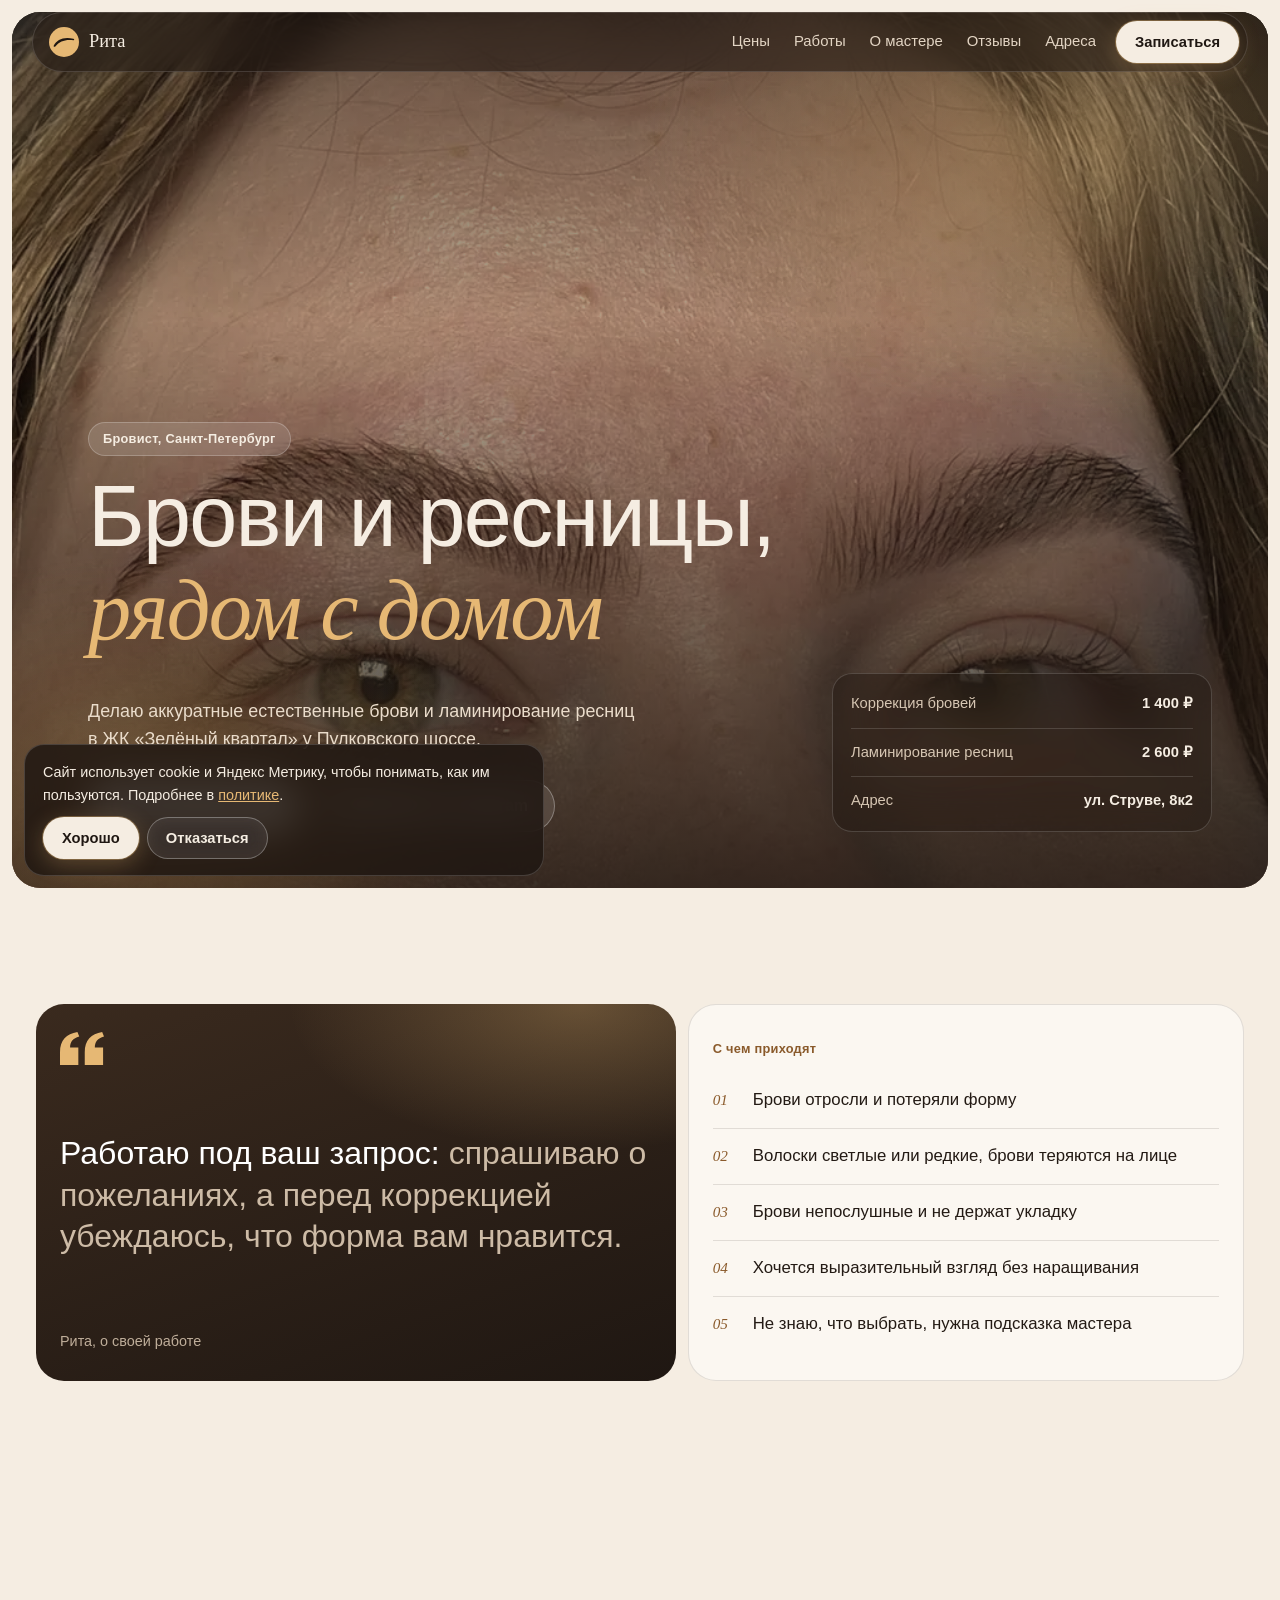
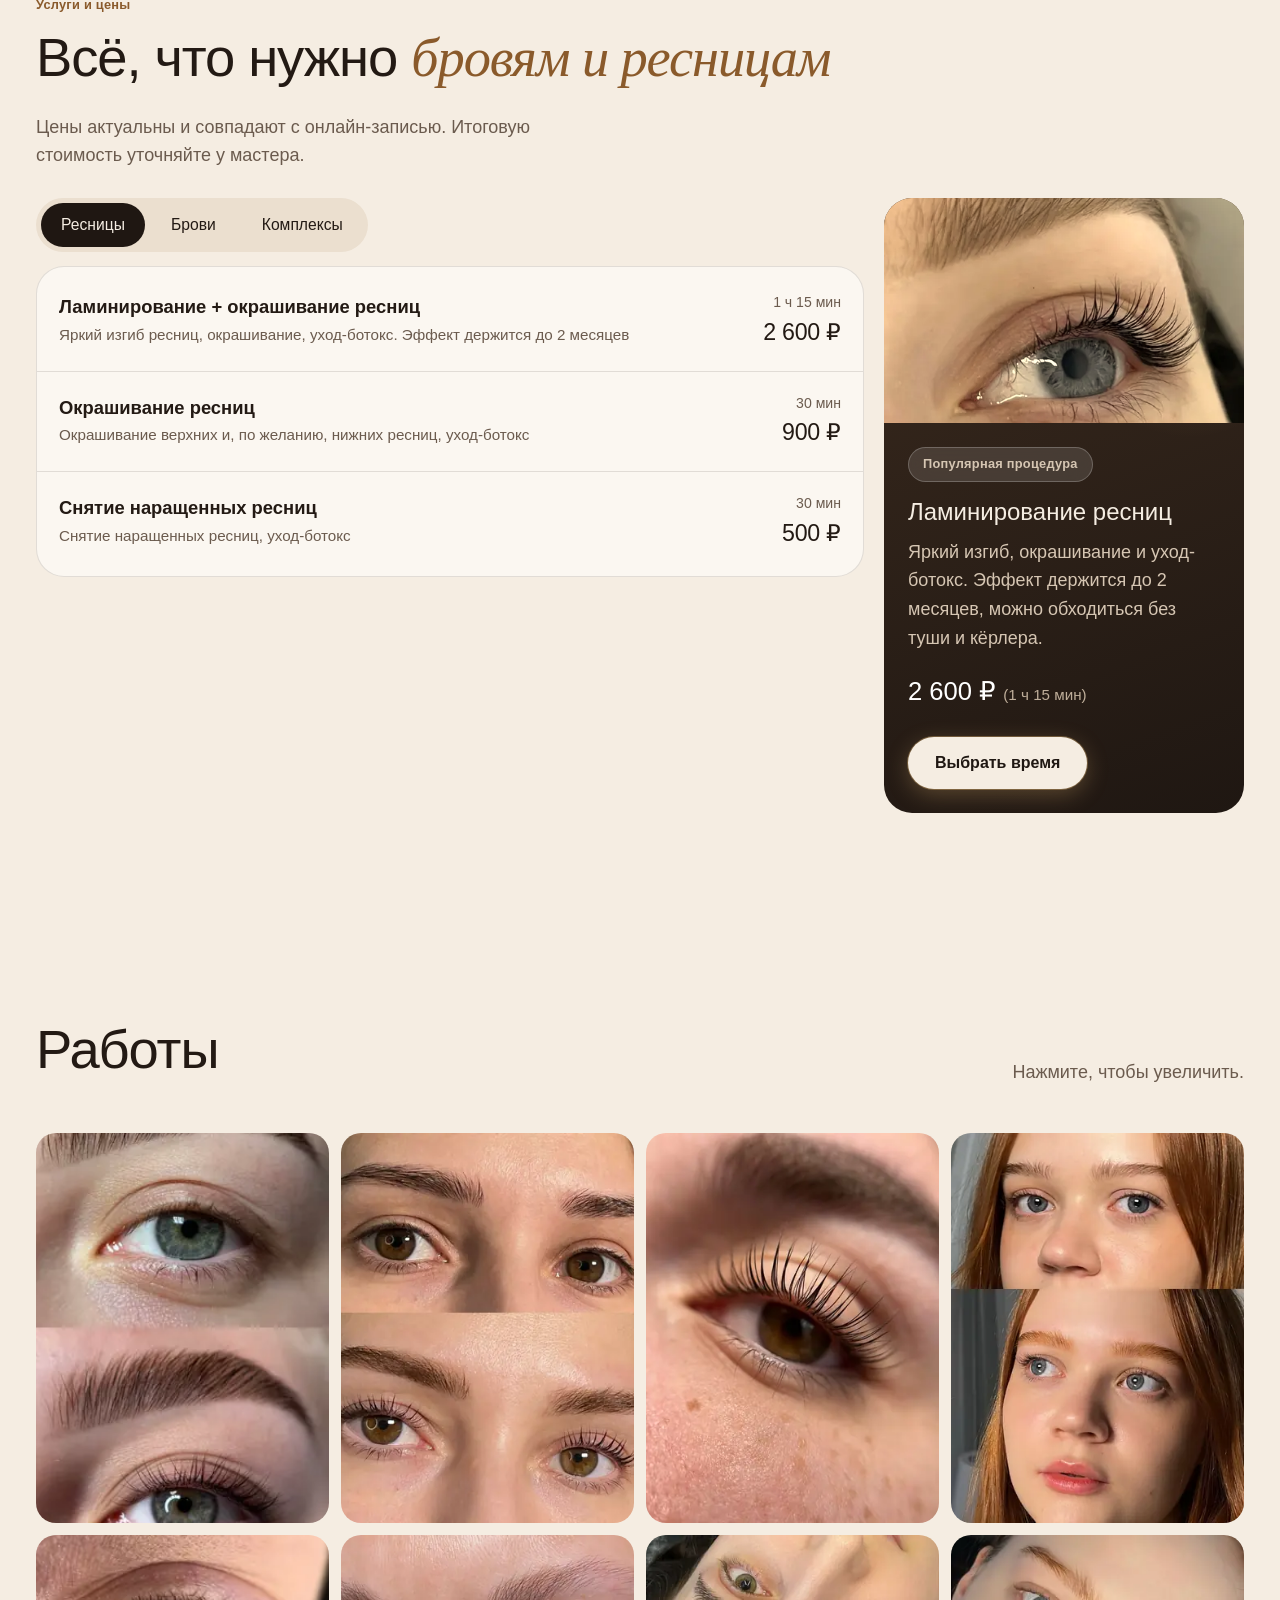
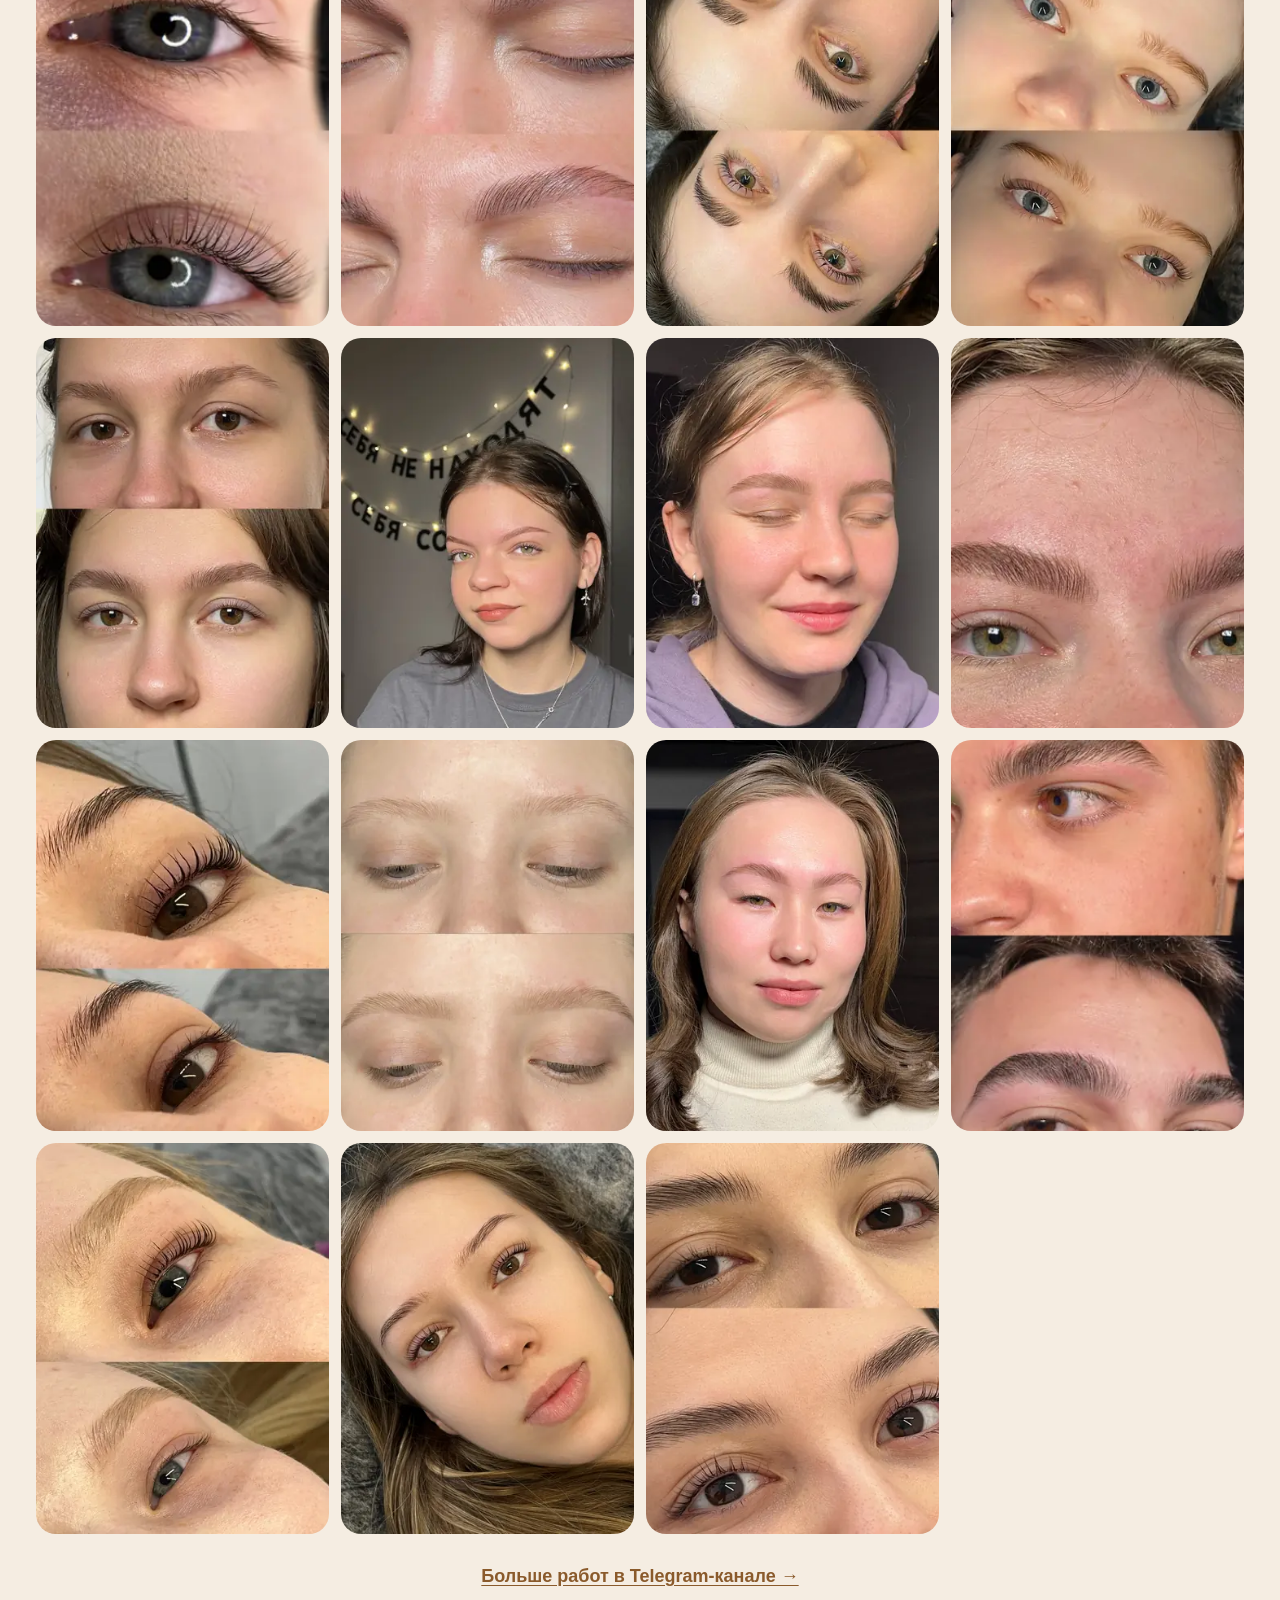
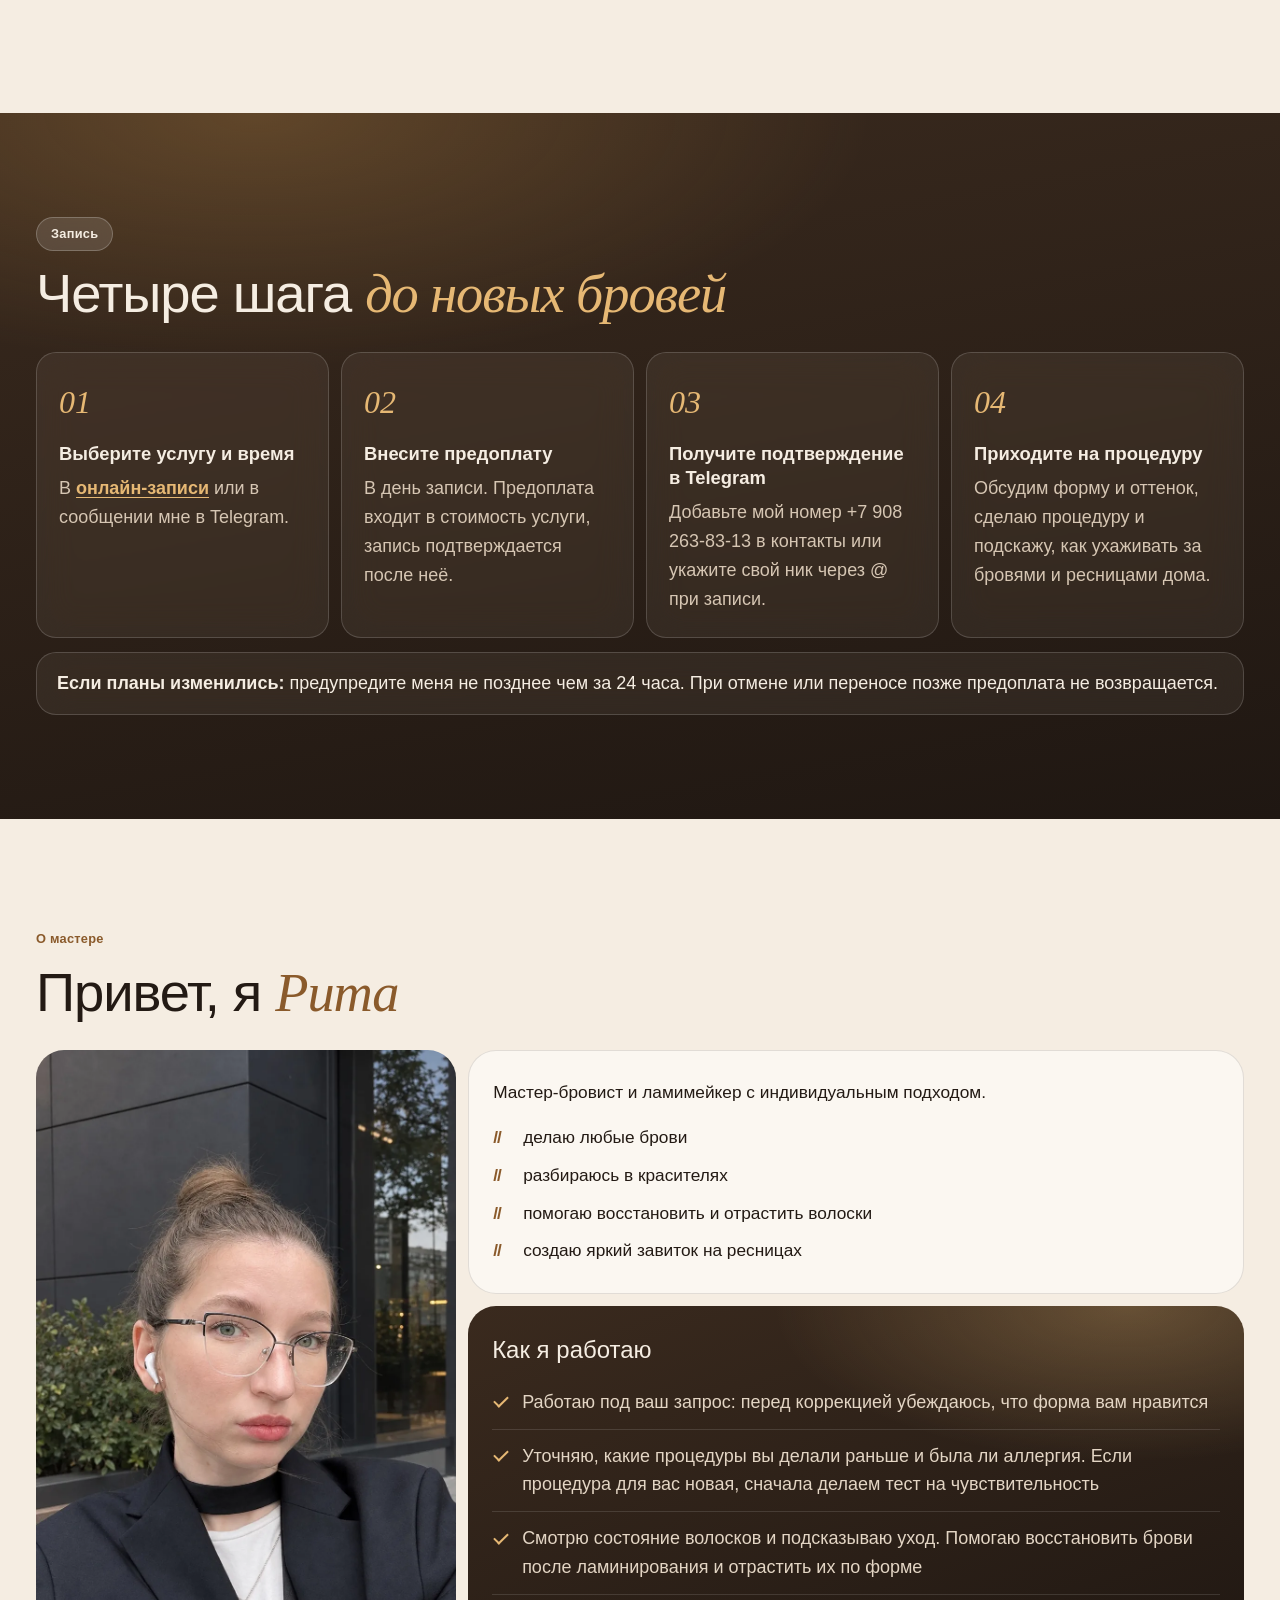
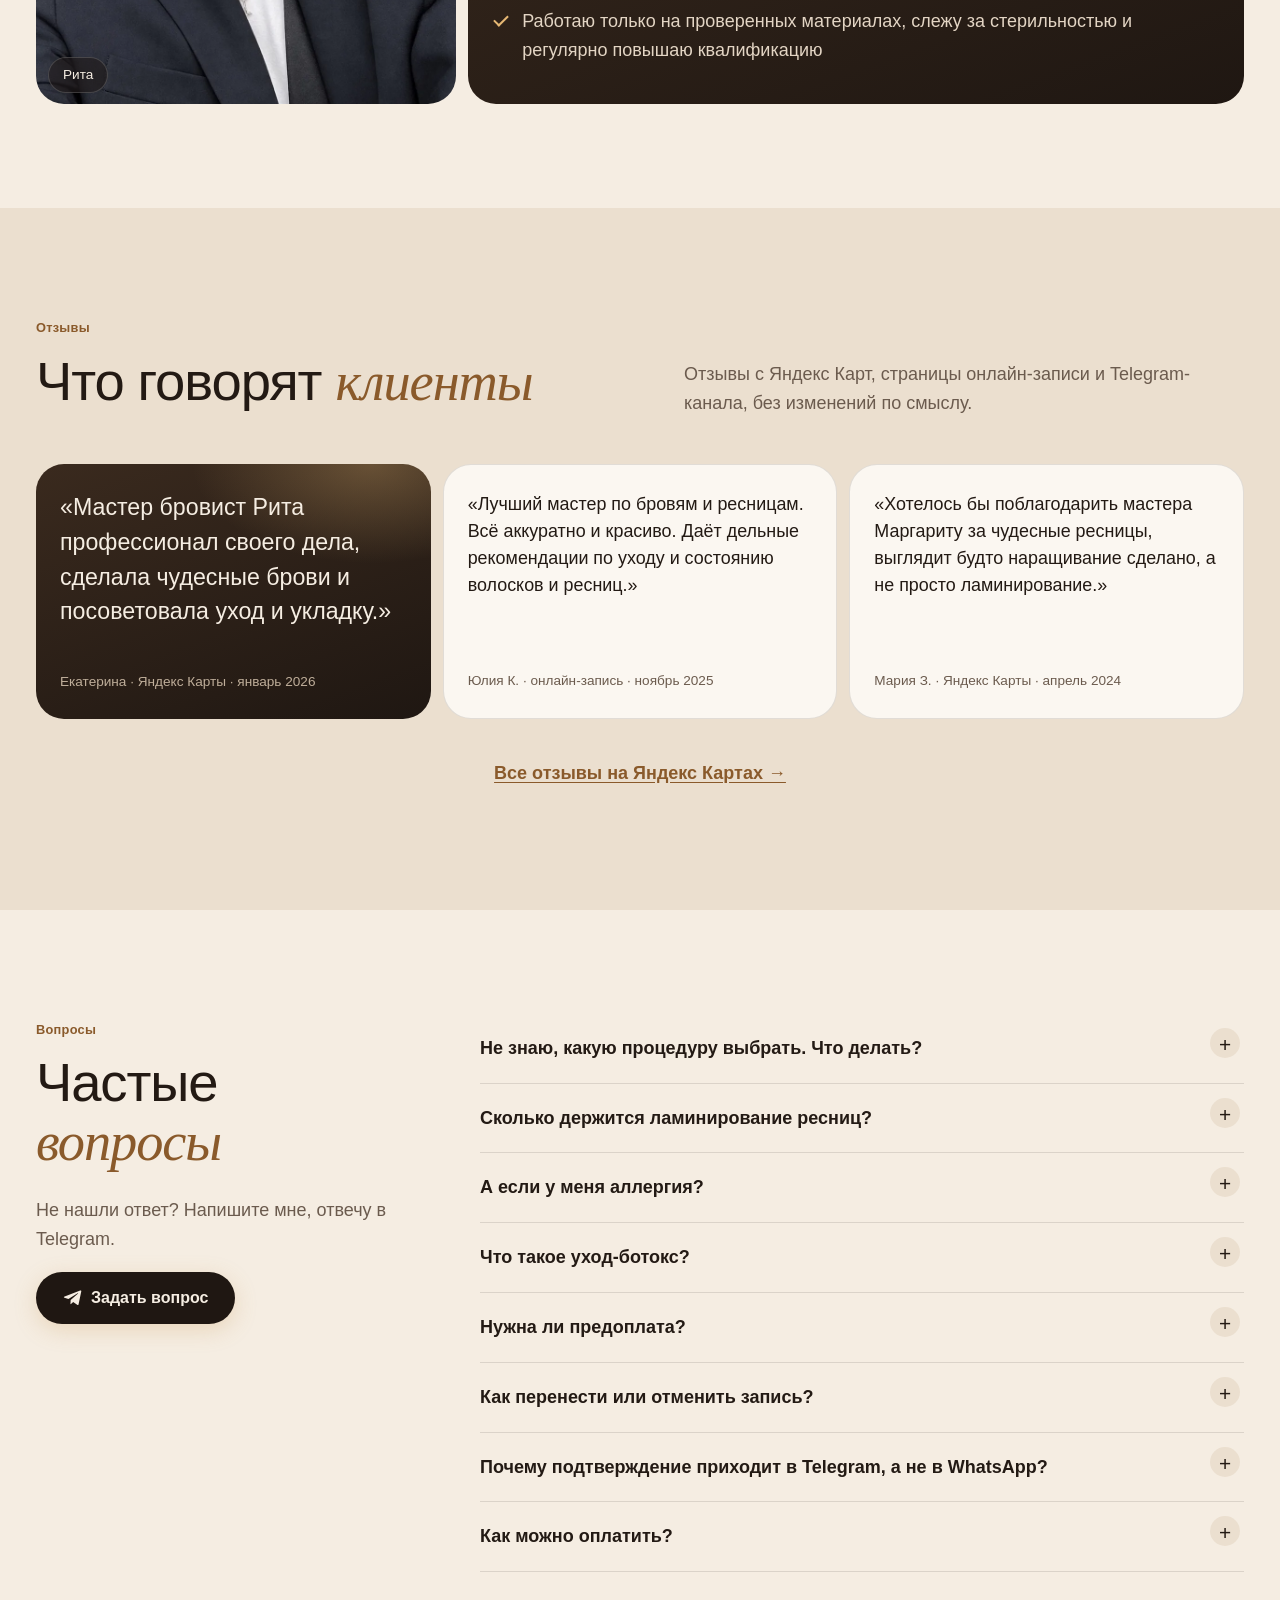
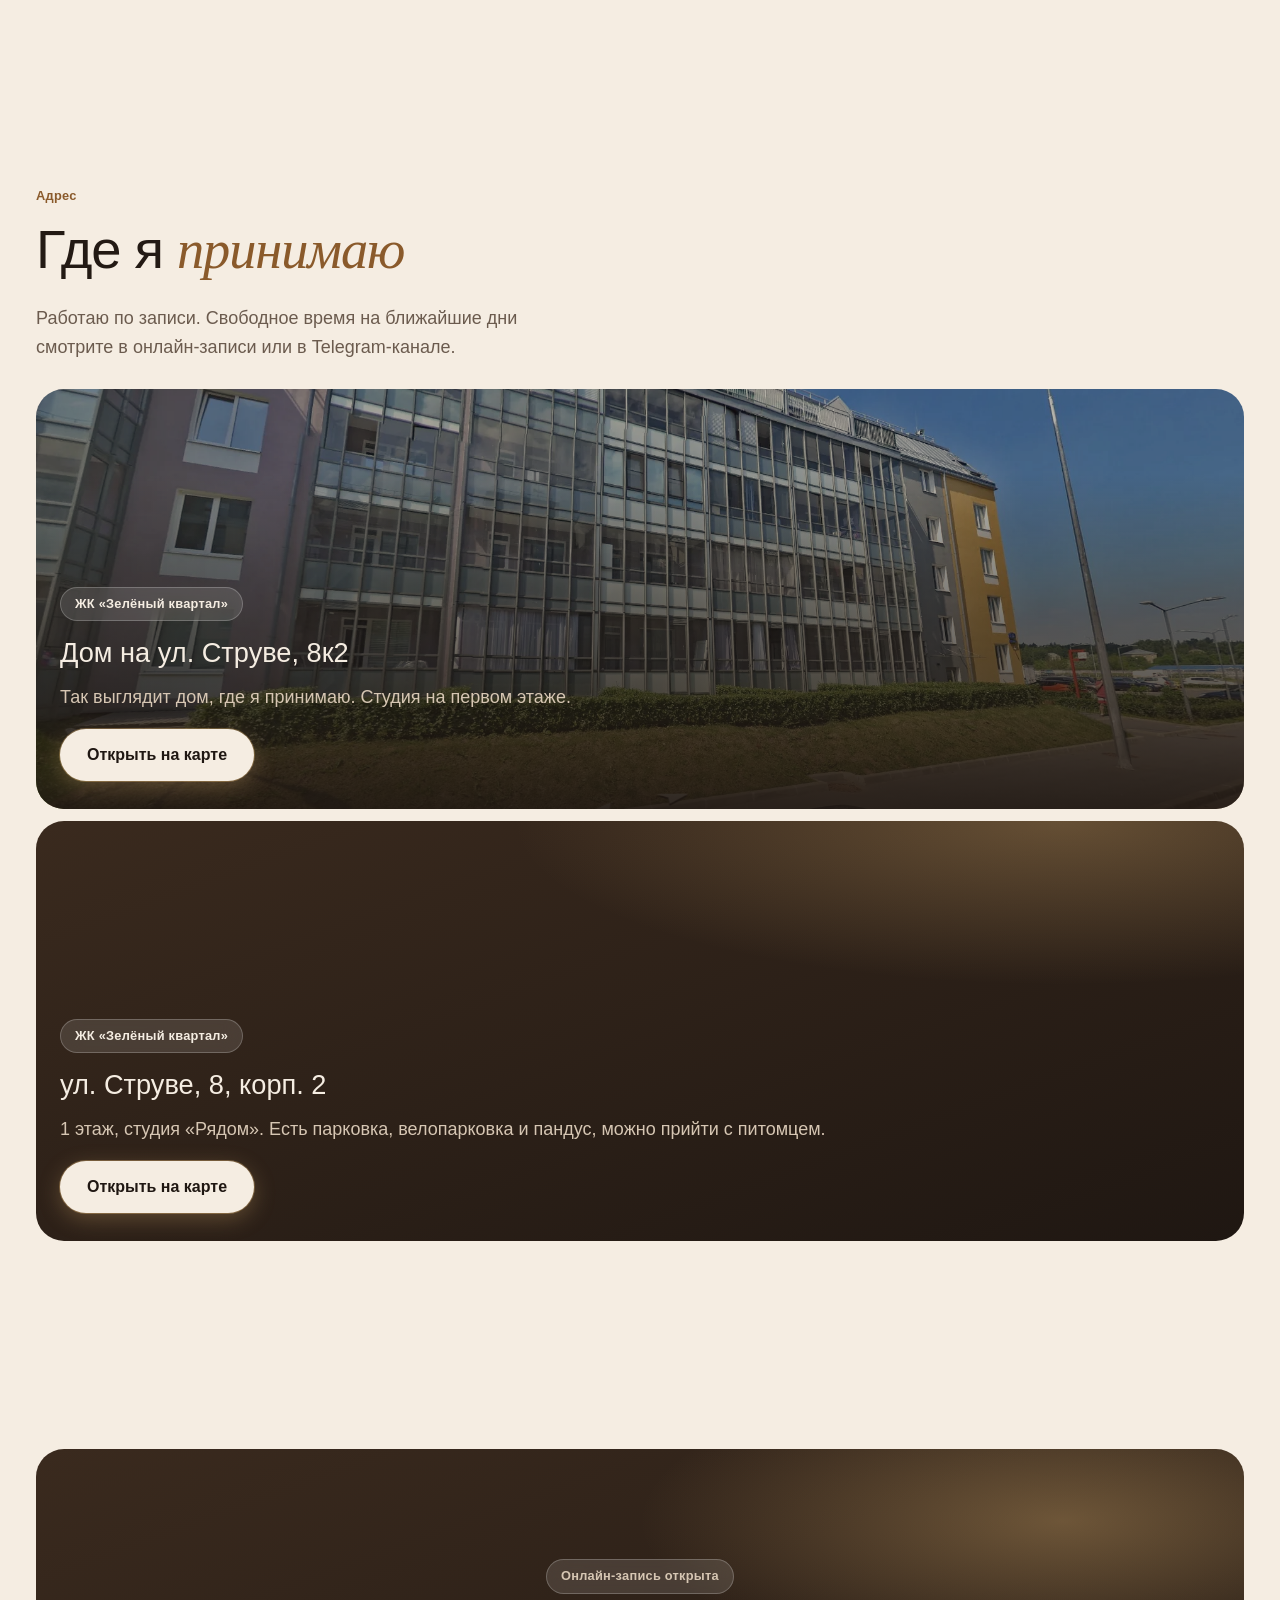
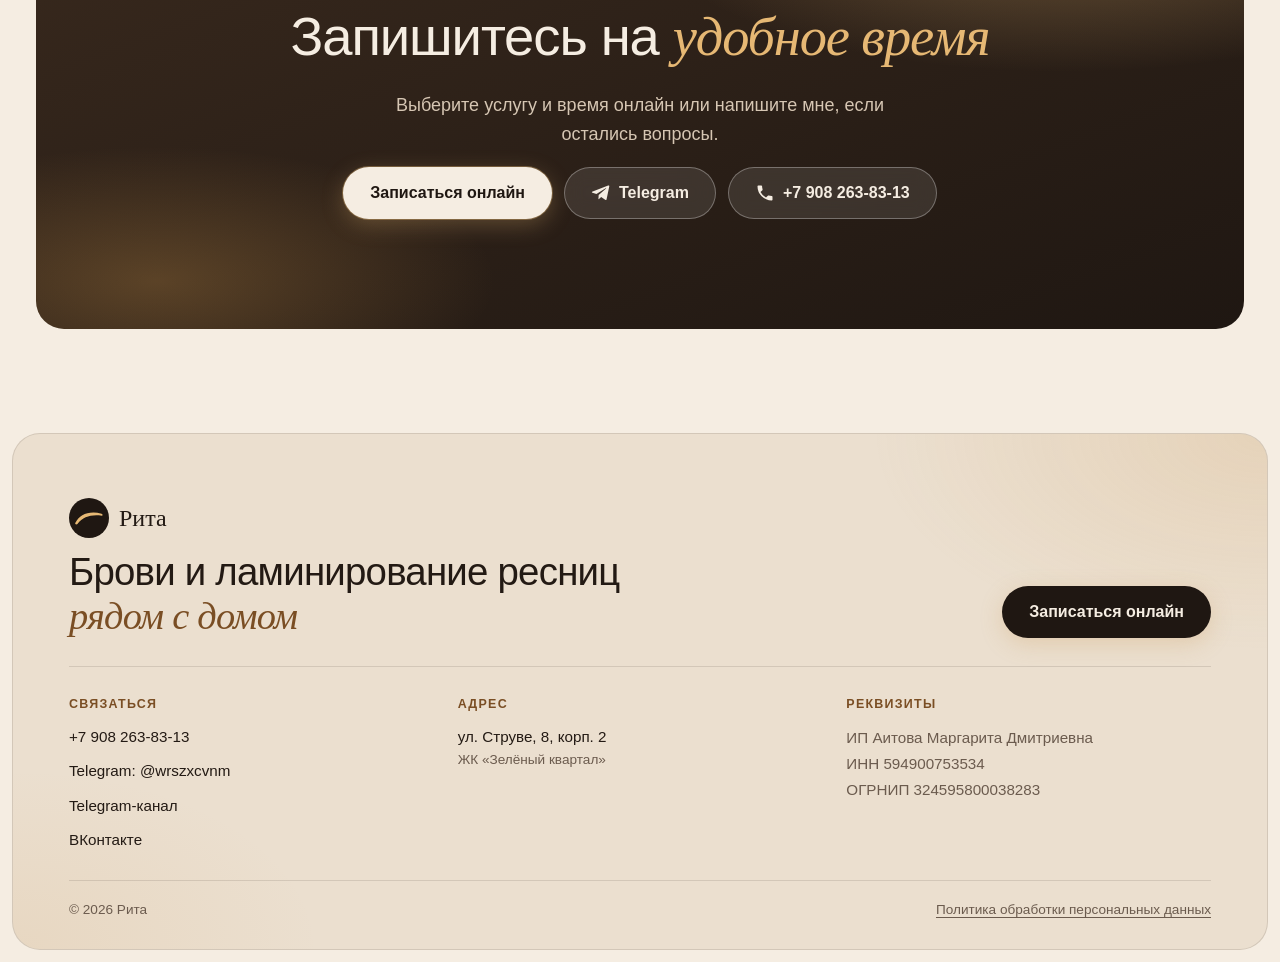
==== commit d26ac07f: "Работы: новый заголовок и шесть свежих снимков" ====
--- a/index.html
+++ b/index.html
@@ -164,10 +164,9 @@
     <div class="wrap">
       <div class="head head--row">
         <div>
-          <p class="tag">Работы</p>
-          <h2>До и <em>после</em></h2>
-        </div>
-        <p class="sub">На многих фото сверху «до», снизу «после». Нажмите, чтобы увеличить.</p>
+          <h2>Работы</h2>
+        </div>
+        <p class="sub">Нажмите, чтобы увеличить.</p>
       </div>
       <div class="gallery">
         <button class="gallery__item" data-full="img/work-04.webp"><img src="img/work-04-sm.webp" width="270" height="480" loading="lazy" alt="Брови и ресницы до и после ламинирования"></button>
@@ -183,7 +182,12 @@
         <button class="gallery__item" data-full="img/work-08.webp"><img src="img/work-08-sm.webp" width="360" height="480" loading="lazy" alt="Естественные брови после коррекции и окрашивания"></button>
         <button class="gallery__item" data-full="img/work-09.webp"><img src="img/work-09-sm.webp" width="480" height="384" loading="lazy" alt="Брови после коррекции и окрашивания"></button>
         <button class="gallery__item" data-full="img/work-20.webp"><img src="img/work-20-sm.webp" width="360" height="480" loading="lazy" alt="Ресницы до и после ламинирования, карие глаза"></button>
-        <button class="gallery__item" data-full="img/work-13.webp"><img src="img/work-13-sm.webp" width="270" height="480" loading="lazy" alt="Мужские брови до и после коррекции"></button>
+        <button class="gallery__item" data-full="img/work-21.webp"><img src="img/work-21-sm.webp" width="384" height="480" loading="lazy" alt="Брови до и после коррекции и окрашивания"></button>
+        <button class="gallery__item" data-full="img/work-22.webp"><img src="img/work-22-sm.webp" width="360" height="480" loading="lazy" alt="Клиентка после оформления бровей"></button>
+        <button class="gallery__item" data-full="img/work-23.webp"><img src="img/work-23-sm.webp" width="270" height="480" loading="lazy" alt="Мужские брови до и после коррекции"></button>
+        <button class="gallery__item" data-full="img/work-24.webp"><img src="img/work-24-sm.webp" width="360" height="480" loading="lazy" alt="Ресницы до и после ламинирования"></button>
+        <button class="gallery__item" data-full="img/work-25.webp"><img src="img/work-25-sm.webp" width="360" height="480" loading="lazy" alt="Брови и ресницы после процедуры"></button>
+        <button class="gallery__item" data-full="img/work-26.webp"><img src="img/work-26-sm.webp" width="480" height="480" loading="lazy" alt="Брови и ресницы до и после ламинирования и окрашивания"></button>
       </div>
       <p class="center"><a class="link" href="https://t.me/browbynekrasova" target="_blank" rel="noopener">Больше работ в Telegram-канале →</a></p>
     </div>
@@ -216,7 +220,7 @@
       <div class="bento bento--about">
         <figure class="photo photo--tall"><img src="img/rita-master.webp" width="900" height="1599" loading="lazy" alt="Рита, мастер-бровист"><figcaption class="glass">Рита</figcaption></figure>
         <div class="card card--cream about__text">
-          <p>Я Рита, мастер-бровист и ламимейкер с индивидуальным подходом.</p>
+          <p>Мастер-бровист и ламимейкер с индивидуальным подходом.</p>
           <ul class="about__list">
             <li>делаю любые брови</li>
             <li>разбираюсь в красителях</li>
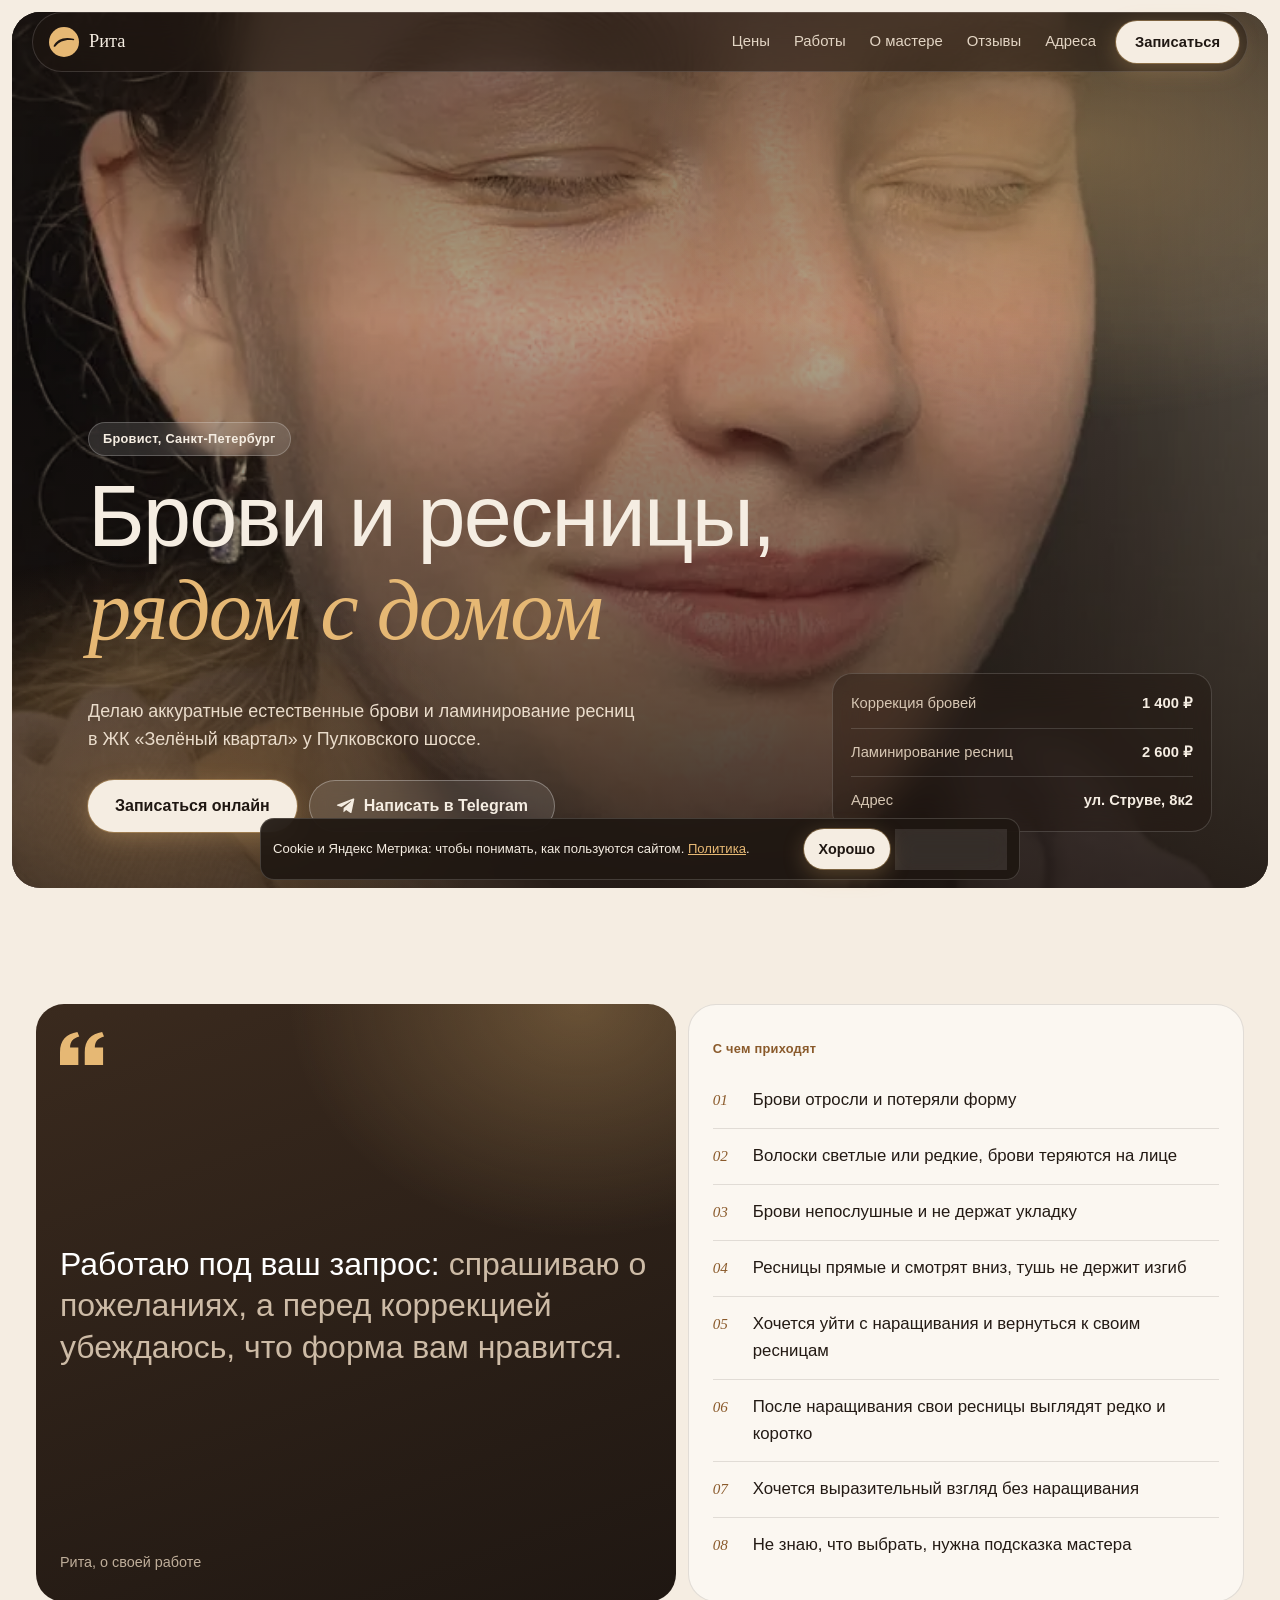
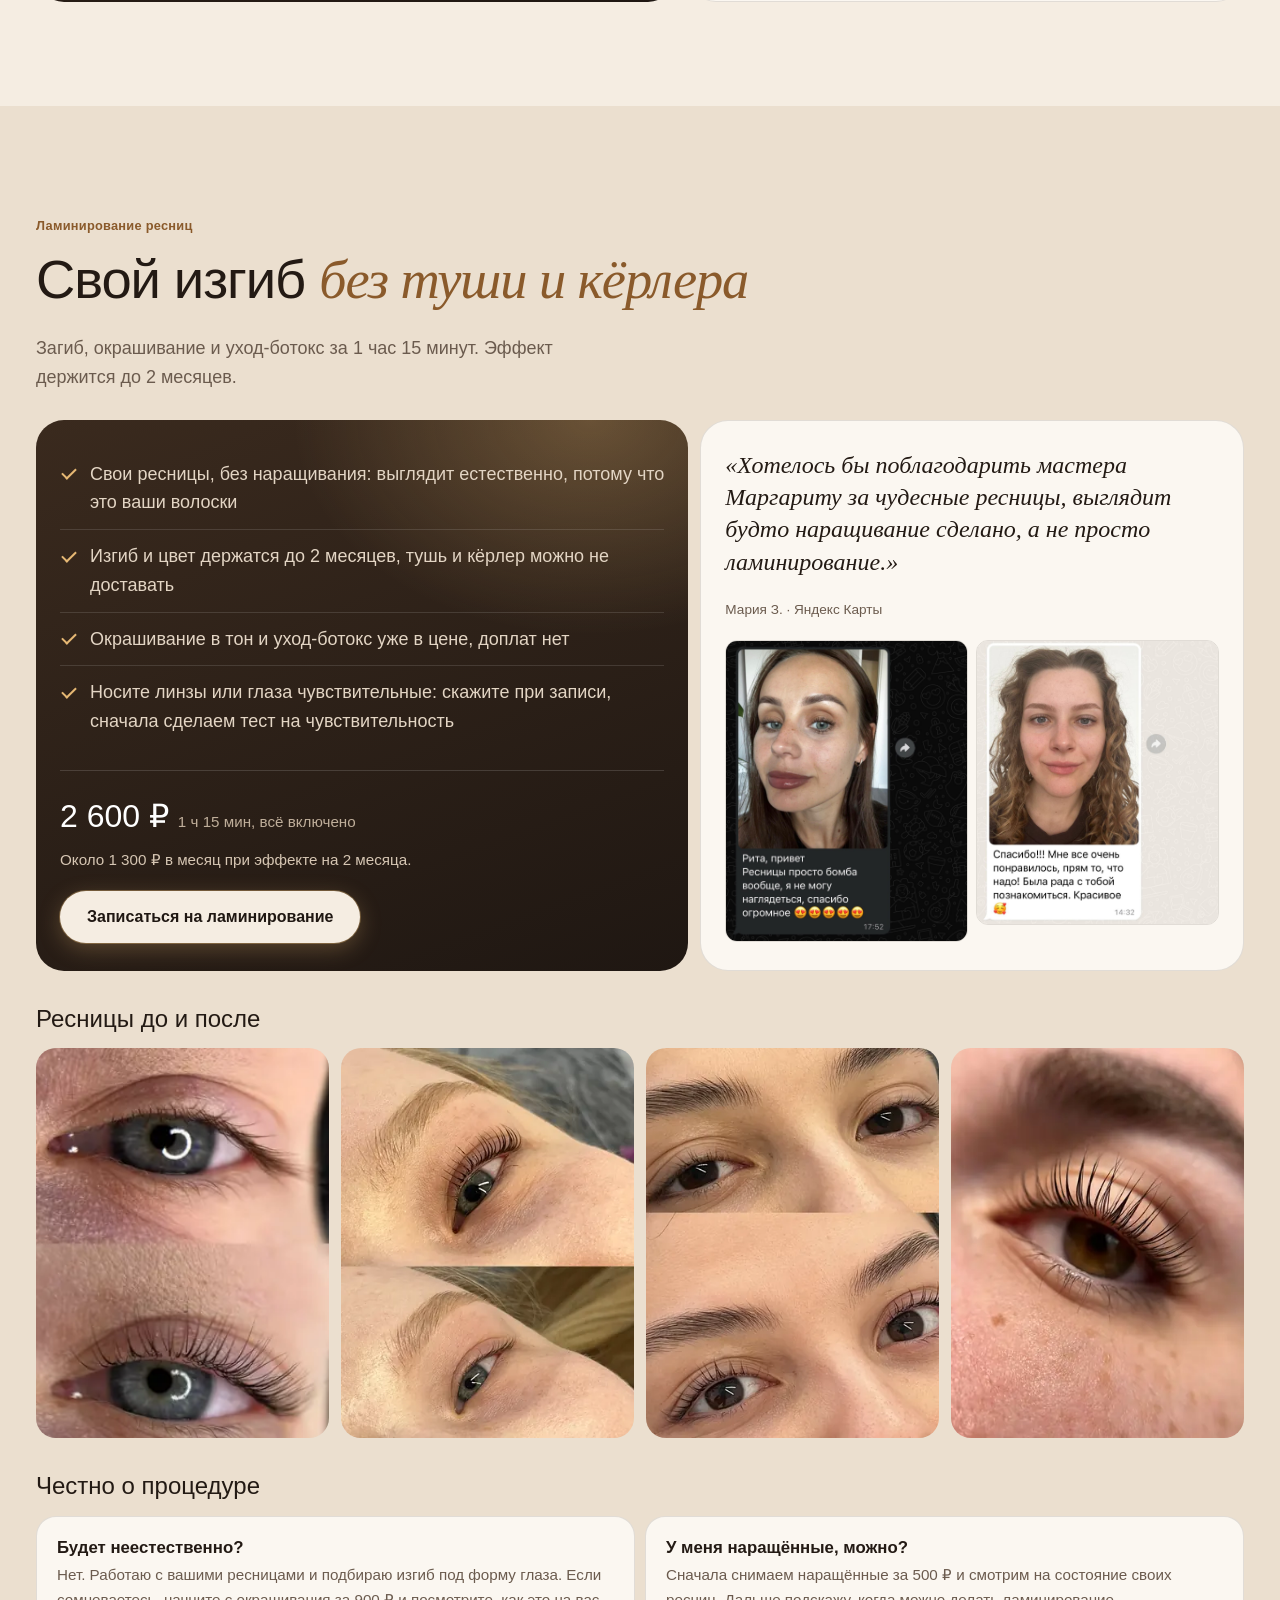
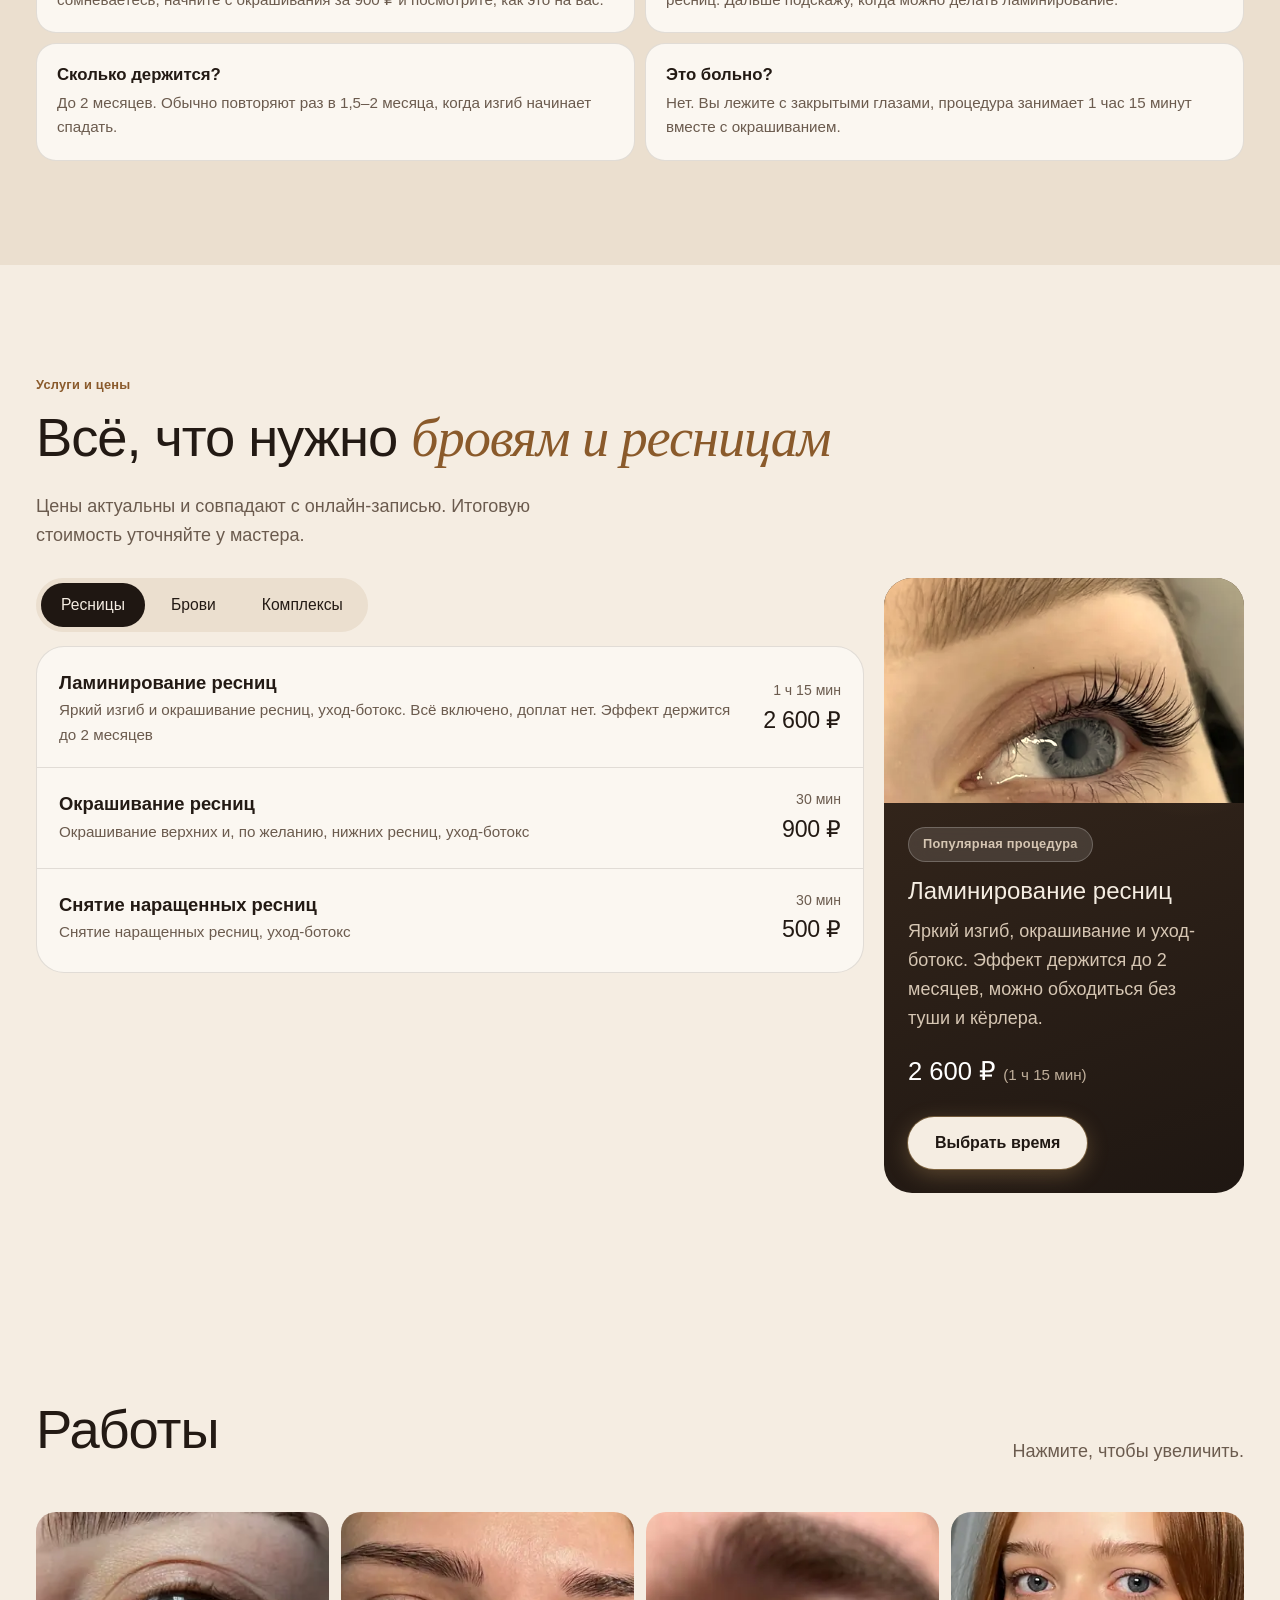
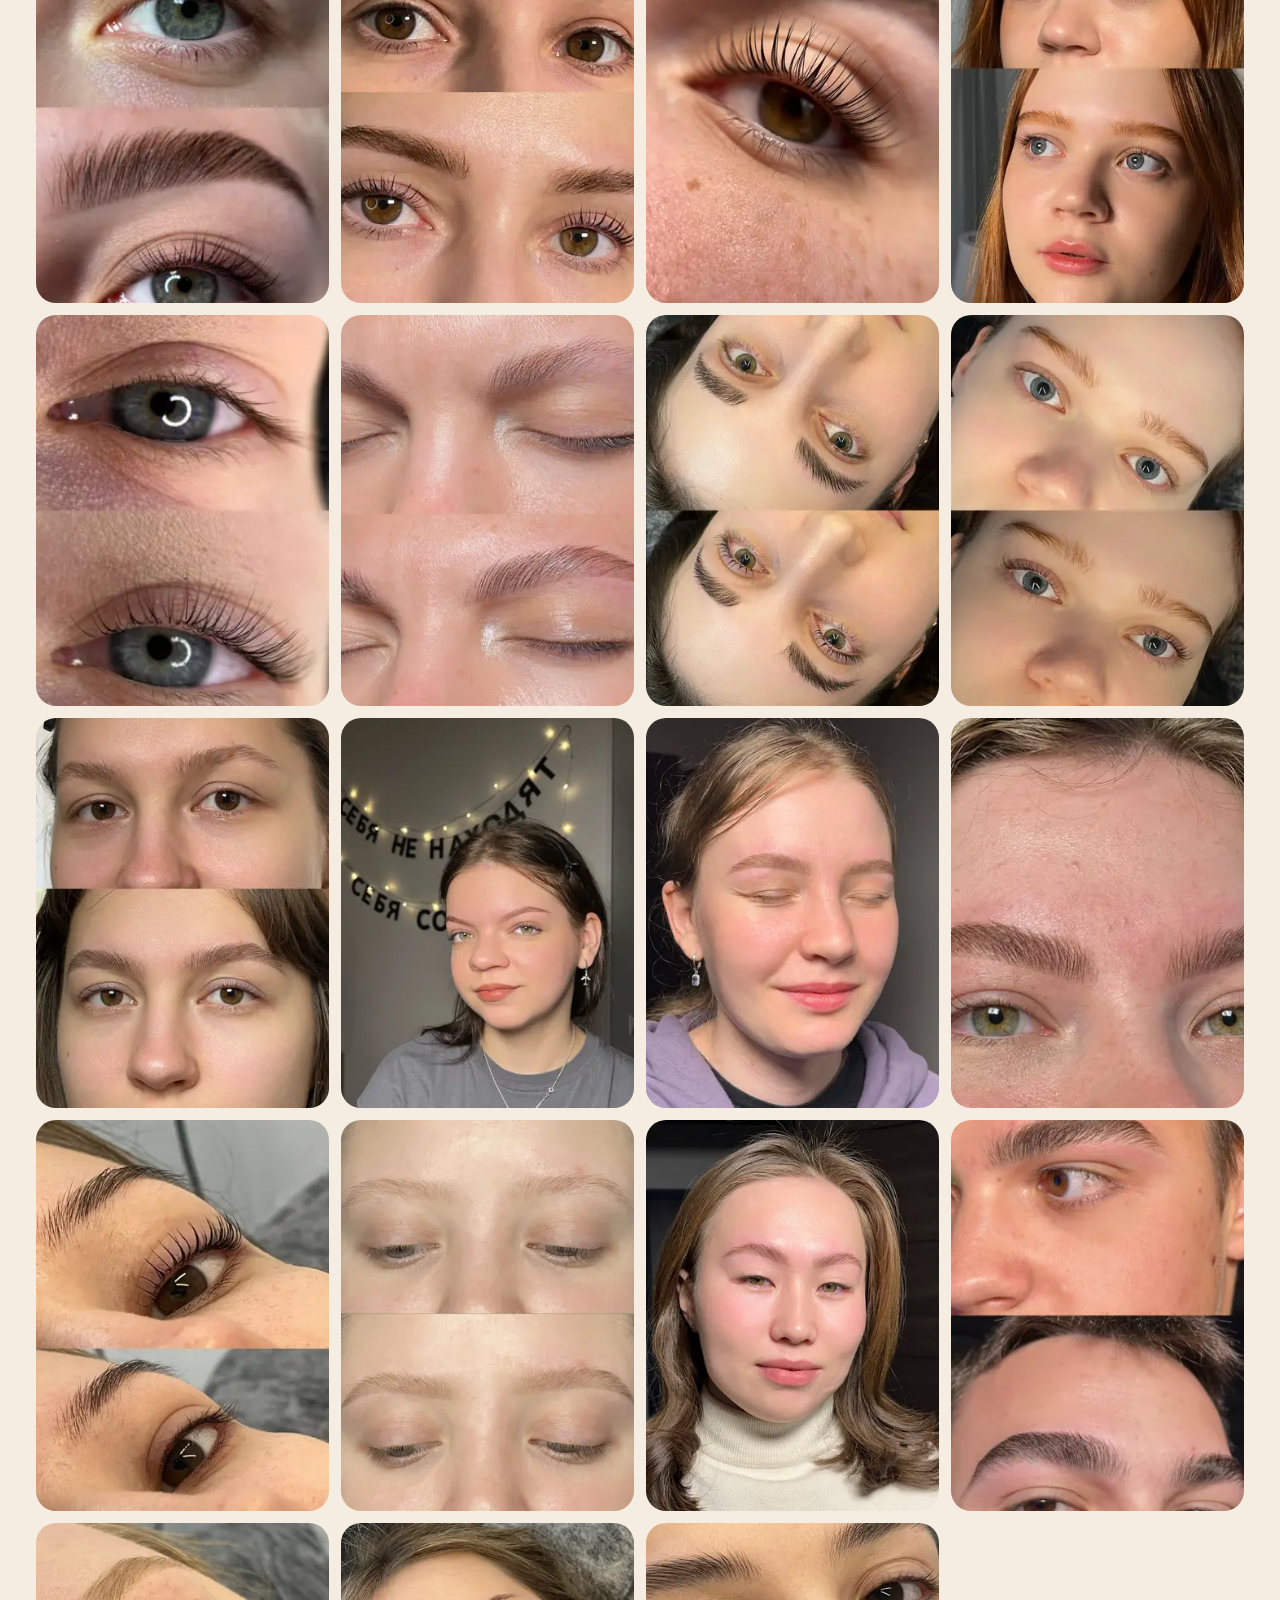
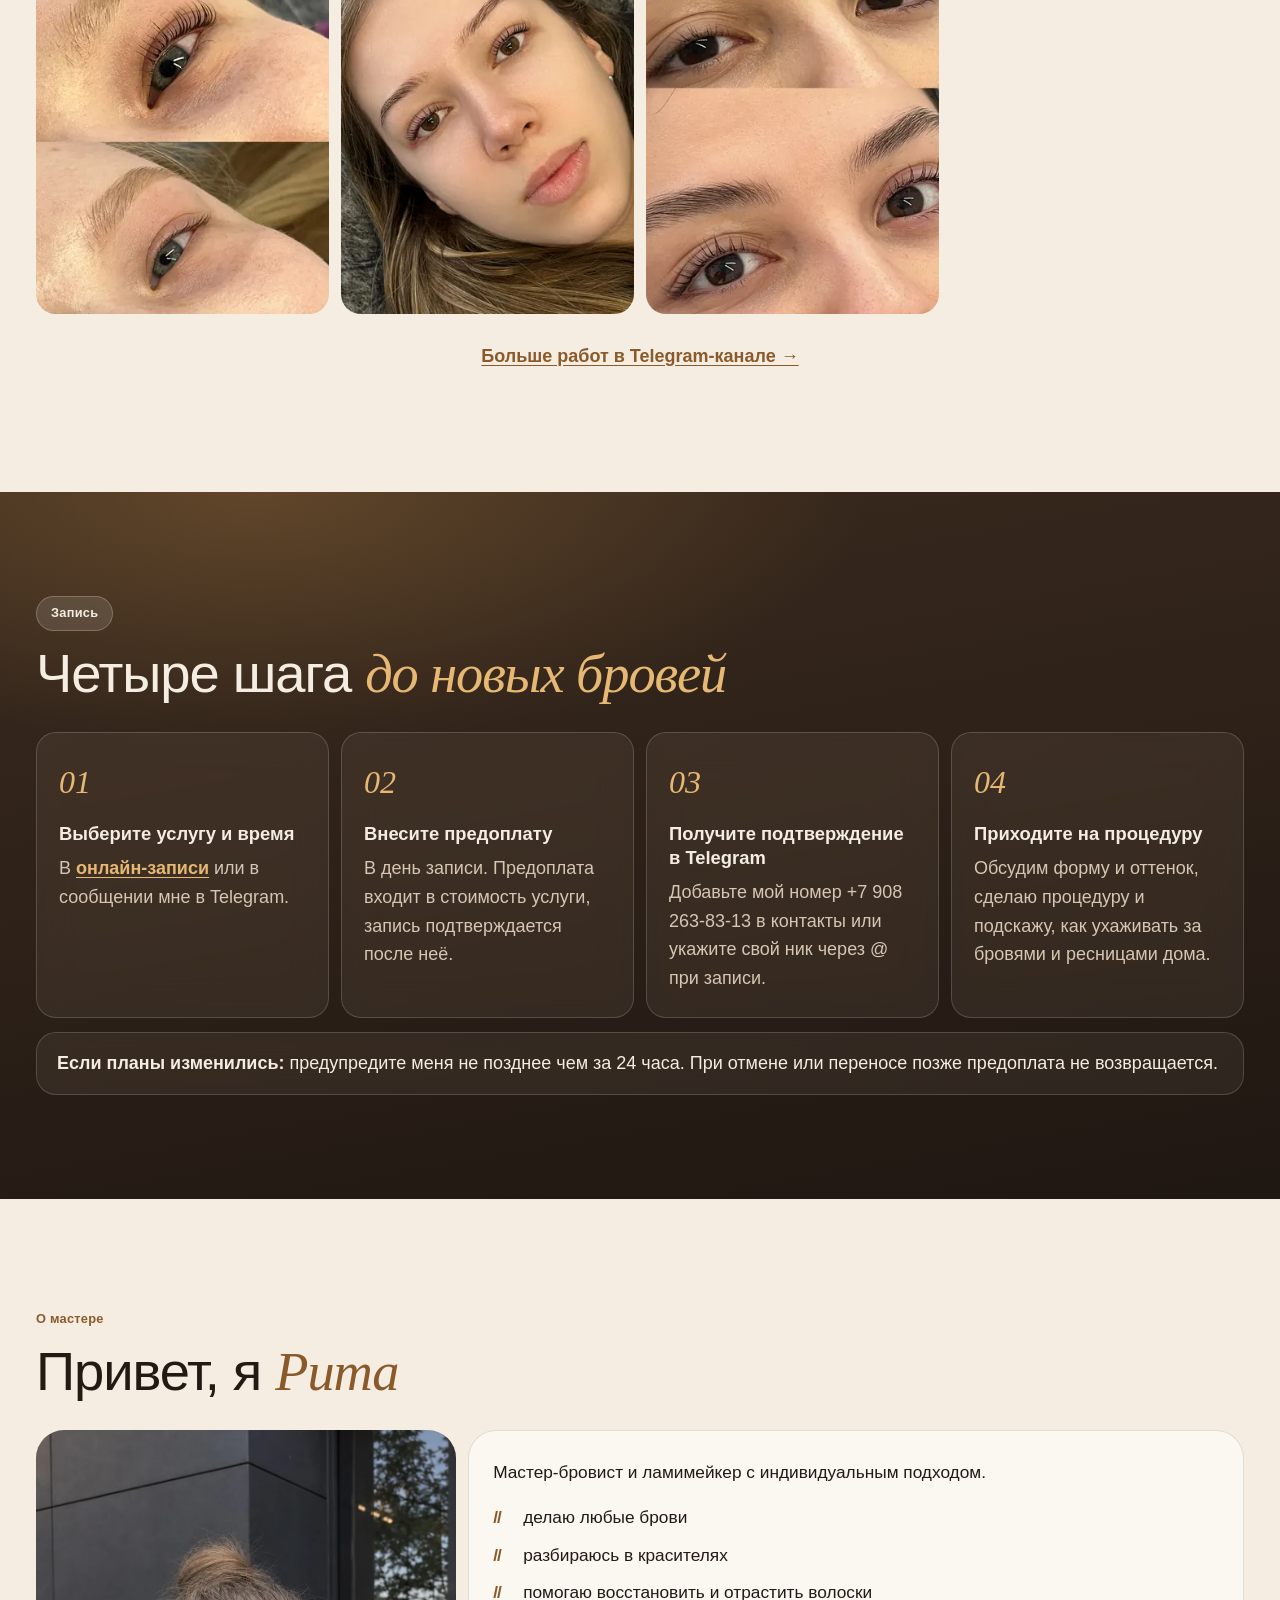
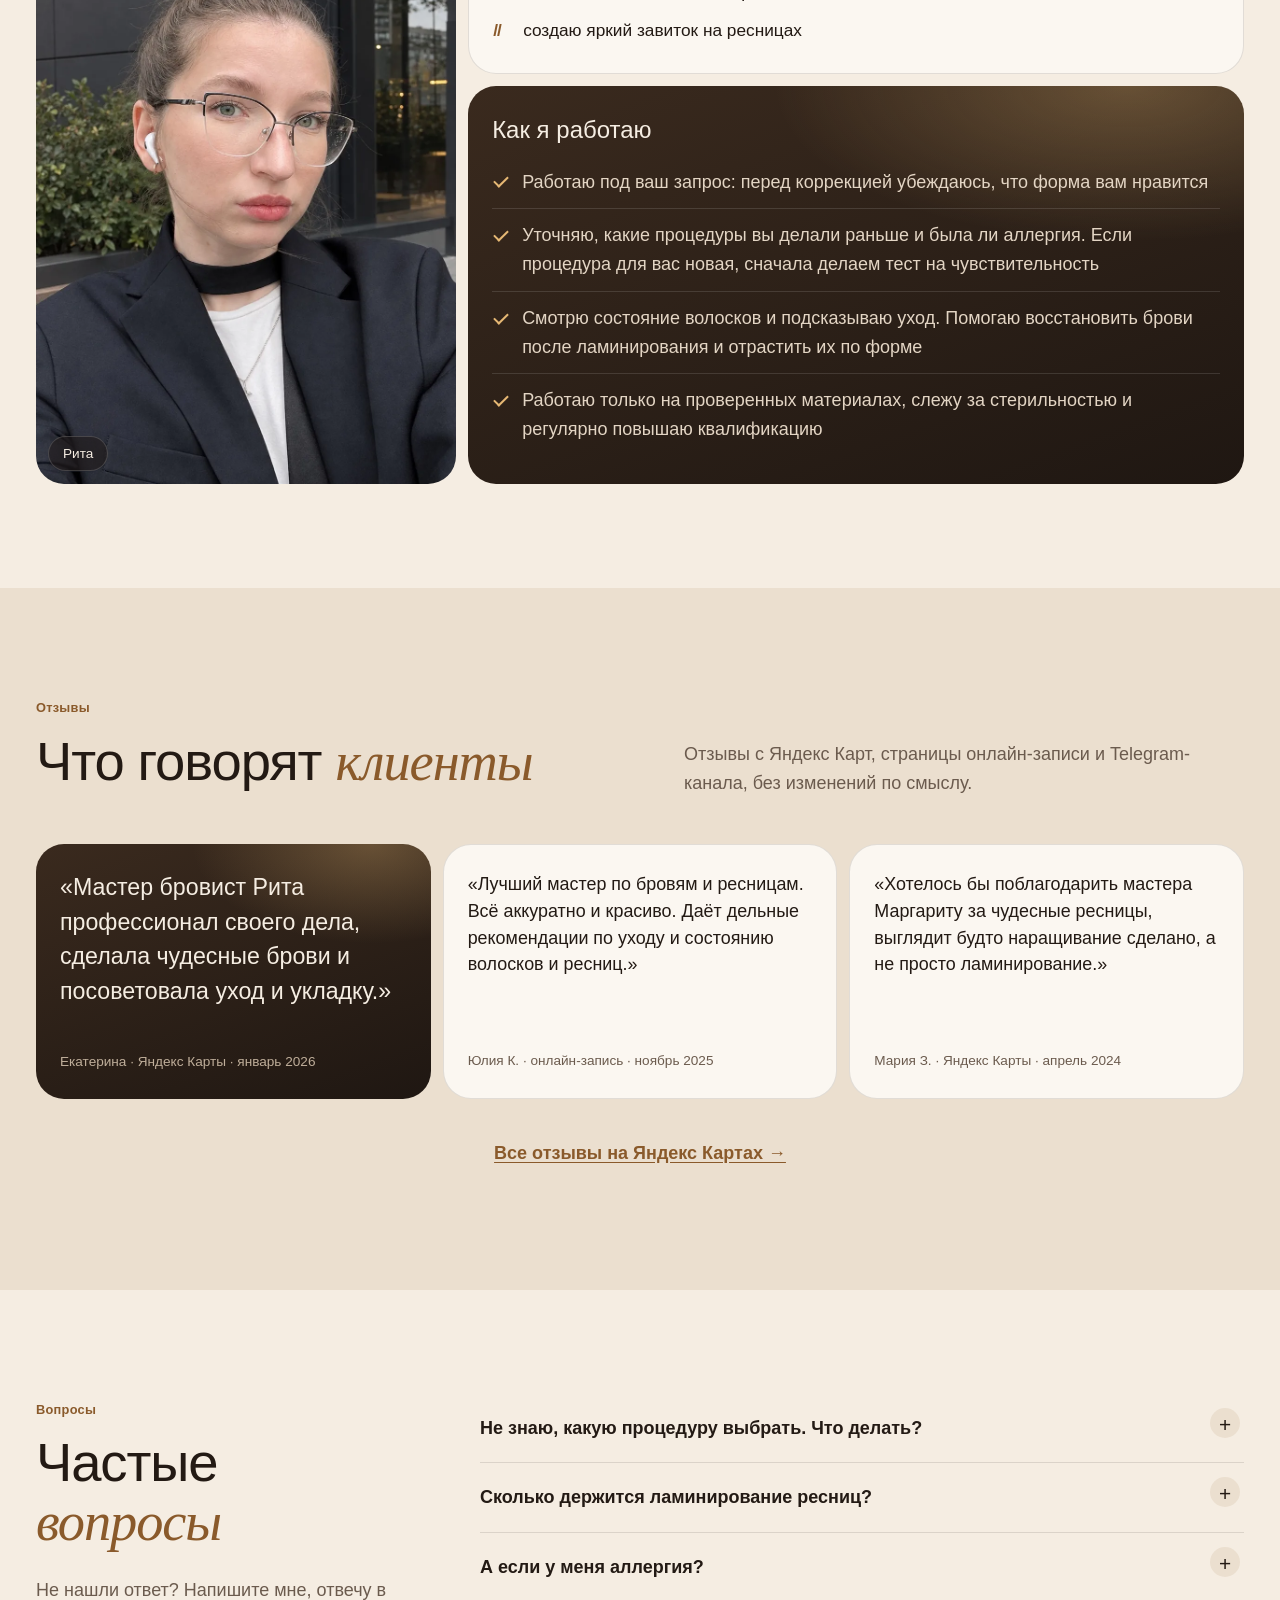
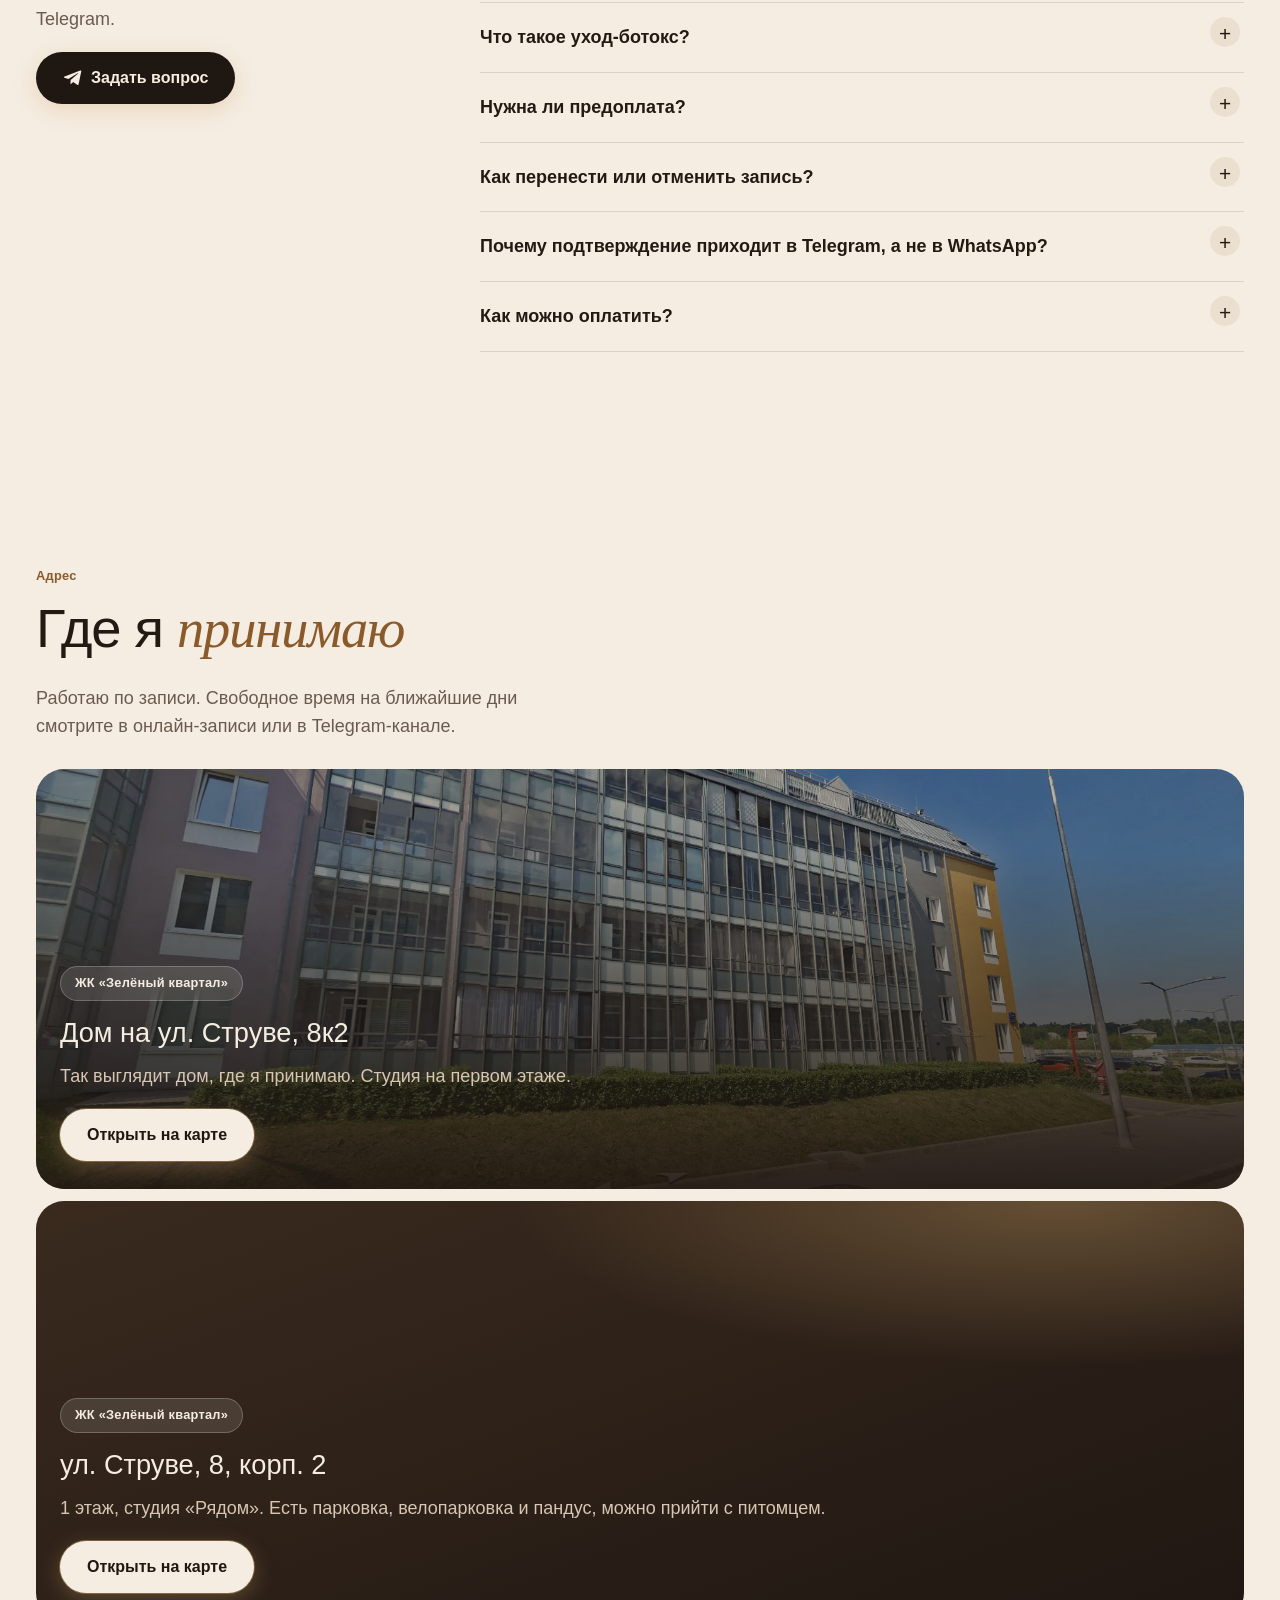
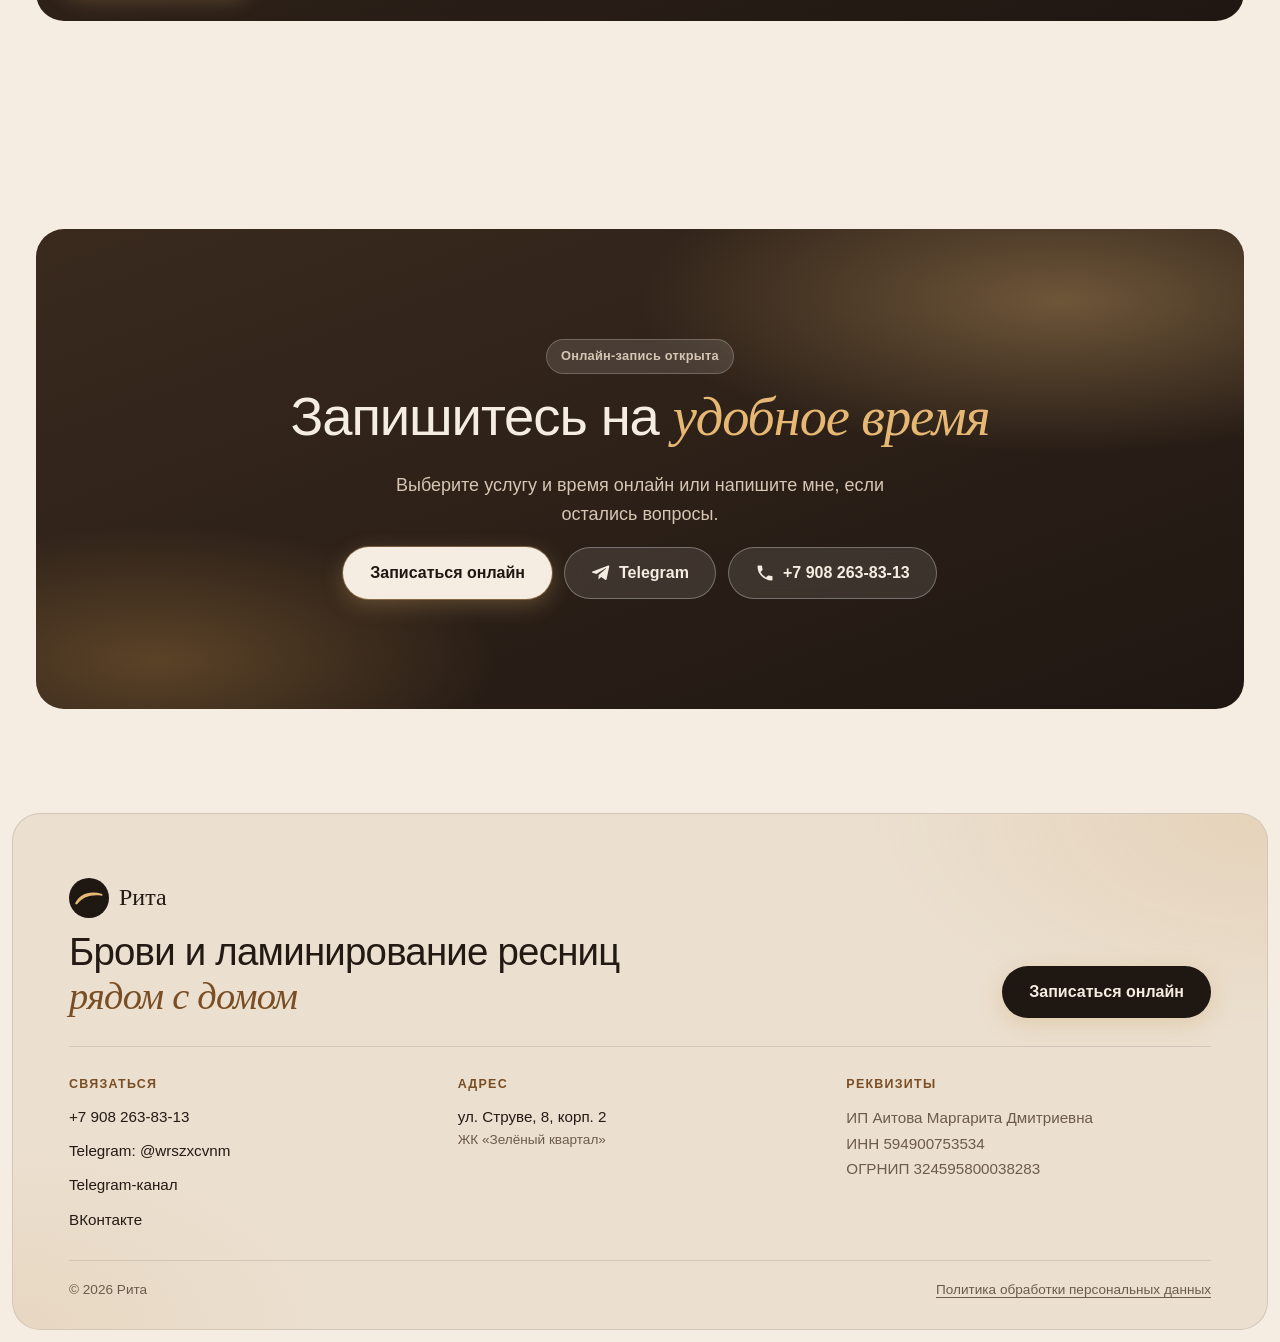
==== commit 96d3aea5: "Усилить продвижение ламинирования ресниц: блок, оффер, ответы и отзывы" ====
--- a/index.html
+++ b/index.html
@@ -18,7 +18,7 @@
   <meta name="theme-color" content="#1f1712">
   <link rel="icon" href="favicon.svg" type="image/svg+xml">
   <link rel="preload" as="image" href="img/work-09.webp">
-  <link rel="stylesheet" href="styles.css?v=20261119b">
+  <link rel="stylesheet" href="styles.css?v=20261119c">
   <script type="application/ld+json">
   {
     "@context": "https://schema.org",
@@ -97,6 +97,9 @@
           <li>Брови отросли и потеряли форму</li>
           <li>Волоски светлые или редкие, брови теряются на лице</li>
           <li>Брови непослушные и не держат укладку</li>
+          <li>Ресницы прямые и смотрят вниз, тушь не держит изгиб</li>
+          <li>Хочется уйти с наращивания и вернуться к своим ресницам</li>
+          <li>После наращивания свои ресницы выглядят редко и коротко</li>
           <li>Хочется выразительный взгляд без наращивания</li>
           <li>Не знаю, что выбрать, нужна подсказка мастера</li>
         </ul>
@@ -104,7 +107,71 @@
     </div>
   </section>
 
-  <!-- 3. Услуги и цены -->
+  <!-- 3. Ламинирование ресниц -->
+  <section class="block block--cream" id="lashes">
+    <div class="wrap">
+      <div class="head">
+        <p class="tag">Ламинирование ресниц</p>
+        <h2>Свой изгиб <em>без туши и кёрлера</em></h2>
+        <p class="sub">Загиб, окрашивание и уход-ботокс за 1 час 15 минут. Эффект держится до 2 месяцев.</p>
+      </div>
+
+      <div class="lashes">
+        <div class="card card--dark lashes__offer">
+          <ul class="ticks">
+            <li>Свои ресницы, без наращивания: выглядит естественно, потому что это ваши волоски</li>
+            <li>Изгиб и цвет держатся до 2 месяцев, тушь и кёрлер можно не доставать</li>
+            <li>Окрашивание в тон и уход-ботокс уже в цене, доплат нет</li>
+            <li>Носите линзы или глаза чувствительные: скажите при записи, сначала сделаем тест на чувствительность</li>
+          </ul>
+          <div class="lashes__cta">
+            <p class="lashes__price">2 600 ₽ <span>1 ч 15 мин, всё включено</span></p>
+            <p class="lashes__note">Около 1 300 ₽ в месяц при эффекте на 2 месяца.</p>
+            <a class="pill pill--light js-book" href="https://mst.link/by_nekrasova" target="_blank" rel="noopener">Записаться на ламинирование</a>
+          </div>
+        </div>
+
+        <figure class="card card--cream lashes__review">
+          <blockquote>Хотелось бы поблагодарить мастера Маргариту за чудесные ресницы, выглядит будто наращивание сделано, а не просто ламинирование.</blockquote>
+          <figcaption>Мария З. · Яндекс Карты</figcaption>
+          <div class="lashes__shots">
+            <img src="img/отзыв.jpg" width="600" height="450" loading="lazy" alt="Отзыв клиентки о ламинировании ресниц">
+            <img src="img/отзыв2.jpg" width="600" height="450" loading="lazy" alt="Отзыв клиентки о ламинировании ресниц">
+          </div>
+        </figure>
+      </div>
+
+      <h3 class="lashes__sub">Ресницы до и после</h3>
+      <div class="gallery gallery--lashes">
+        <button class="gallery__item" data-full="img/work-05.webp"><img src="img/work-05-sm.webp" width="270" height="480" loading="lazy" alt="Ресницы до и после ламинирования"></button>
+        <button class="gallery__item" data-full="img/work-24.webp"><img src="img/work-24-sm.webp" width="360" height="480" loading="lazy" alt="Ресницы до и после ламинирования"></button>
+        <button class="gallery__item" data-full="img/work-26.webp"><img src="img/work-26-sm.webp" width="480" height="480" loading="lazy" alt="Брови и ресницы до и после ламинирования и окрашивания"></button>
+        <button class="gallery__item" data-full="img/work-06.webp"><img src="img/work-06-sm.webp" width="360" height="480" loading="lazy" alt="Ресницы после ламинирования крупным планом"></button>
+      </div>
+
+      <h3 class="lashes__sub">Честно о процедуре</h3>
+      <div class="honest">
+        <div class="honest__item">
+          <h3>Будет неестественно?</h3>
+          <p>Нет. Работаю с вашими ресницами и подбираю изгиб под форму глаза. Если сомневаетесь, начните с окрашивания за 900 ₽ и посмотрите, как это на вас.</p>
+        </div>
+        <div class="honest__item">
+          <h3>У меня наращённые, можно?</h3>
+          <p>Сначала снимаем наращённые за 500 ₽ и смотрим на состояние своих ресниц. Дальше подскажу, когда можно делать ламинирование.</p>
+        </div>
+        <div class="honest__item">
+          <h3>Сколько держится?</h3>
+          <p>До 2 месяцев. Обычно повторяют раз в 1,5–2 месяца, когда изгиб начинает спадать.</p>
+        </div>
+        <div class="honest__item">
+          <h3>Это больно?</h3>
+          <p>Нет. Вы лежите с закрытыми глазами, процедура занимает 1 час 15 минут вместе с окрашиванием.</p>
+        </div>
+      </div>
+    </div>
+  </section>
+
+  <!-- 4. Услуги и цены -->
   <section class="block" id="prices">
     <div class="wrap">
       <div class="head">
@@ -133,7 +200,7 @@
           </div>
 
           <div class="price" role="tabpanel" id="p-lashes" aria-labelledby="t-lashes">
-            <article class="price__row"><div><h3>Ламинирование + окрашивание ресниц</h3><p>Яркий изгиб ресниц, окрашивание, уход-ботокс. Эффект держится до 2 месяцев</p></div><div class="price__meta"><span>1 ч 15 мин</span><b>2 600 ₽</b></div></article>
+            <article class="price__row"><div><h3>Ламинирование ресниц</h3><p>Яркий изгиб и окрашивание ресниц, уход-ботокс. Всё включено, доплат нет. Эффект держится до 2 месяцев</p></div><div class="price__meta"><span>1 ч 15 мин</span><b>2 600 ₽</b></div></article>
             <article class="price__row"><div><h3>Окрашивание ресниц</h3><p>Окрашивание верхних и, по желанию, нижних ресниц, уход-ботокс</p></div><div class="price__meta"><span>30 мин</span><b>900 ₽</b></div></article>
             <article class="price__row"><div><h3>Снятие наращенных ресниц</h3><p>Снятие наращенных ресниц, уход-ботокс</p></div><div class="price__meta"><span>30 мин</span><b>500 ₽</b></div></article>
           </div>
@@ -390,7 +457,7 @@
 </dialog>
 
 <div class="cookie glass" id="cookie" hidden>
-  <p>Сайт использует cookie и Яндекс Метрику, чтобы понимать, как им пользуются. Подробнее в <a href="privacy.html">политике</a>.</p>
+  <p>Cookie и Яндекс Метрика: чтобы понимать, как пользуются сайтом. <a href="privacy.html">Политика</a>.</p>
   <div class="cookie__btns">
     <button class="pill pill--light pill--sm" data-cookie="yes">Хорошо</button>
     <button class="pill pill--glass pill--sm" data-cookie="no">Отказаться</button>
@@ -402,6 +469,6 @@
   <symbol id="i-phone" viewBox="0 0 24 24"><path fill="currentColor" d="M6.6 10.8a15.1 15.1 0 0 0 6.6 6.6l2.2-2.2c.3-.3.7-.4 1-.2 1.1.4 2.3.6 3.6.6.6 0 1 .4 1 1V20c0 .6-.4 1-1 1A17 17 0 0 1 3 4c0-.6.4-1 1-1h3.5c.6 0 1 .4 1 1 0 1.3.2 2.5.6 3.6.1.3 0 .7-.2 1l-2.3 2.2Z"/></symbol>
 </svg>
 
-<script src="script.js" defer></script>
+<script src="script.js?v=20261119c" defer></script>
 </body>
 </html>
--- a/styles.css
+++ b/styles.css
@@ -200,6 +200,26 @@
 .ticks li::before { content: ""; position: absolute; left: 2px; top: 1.15em; width: 14px; height: 8px; border-left: 2px solid var(--honey);
   border-bottom: 2px solid var(--honey); transform: rotate(-45deg); }
 
+/* Ламинирование ресниц */
+.lashes { display: grid; gap: 12px; }
+.lashes__offer { display: flex; flex-direction: column; justify-content: space-between; }
+.lashes__cta { margin-top: 22px; padding-top: 20px; border-top: 1px solid rgba(255, 255, 255, .14); }
+.lashes__price { margin: 0; font-size: 2rem; font-weight: 300; color: #fff; }
+.lashes__price span { font-size: .95rem; color: #bfae9a; }
+.lashes__note { margin: 6px 0 18px; color: #d6c6b3; font-size: .95rem; }
+.lashes__review { margin: 0; display: flex; flex-direction: column; justify-content: space-between; }
+.lashes__review blockquote { margin: 0 0 16px; font-family: var(--serif); font-style: italic; font-size: 1.5rem; line-height: 1.35; }
+.lashes__review blockquote::before { content: "«"; } .lashes__review blockquote::after { content: "»"; }
+.lashes__review figcaption { font-size: .85rem; color: var(--muted); margin-bottom: 14px; }
+.lashes__shots { display: grid; grid-template-columns: 1fr 1fr; gap: 8px; }
+.lashes__shots img { width: 100%; border-radius: 12px; border: 1px solid var(--line); }
+.lashes__sub { margin: 32px 0 14px; font-size: 1.5rem; font-weight: 300; }
+.gallery--lashes { grid-template-columns: repeat(2, 1fr); }
+.honest { display: grid; gap: 10px; }
+.honest__item { background: var(--paper); border: 1px solid var(--line); border-radius: var(--r-md); padding: 20px; }
+.honest__item h3 { font-size: 1.05rem; margin-bottom: .3em; }
+.honest__item p { margin: 0; color: var(--muted); font-size: .95rem; }
+
 /* Отзывы: горизонтальная лента */
 .reviews { display: grid; grid-auto-flow: column; grid-auto-columns: 85%; gap: 12px; overflow-x: auto; scroll-snap-type: x mandatory;
   padding-bottom: 12px; scrollbar-width: thin; }
@@ -269,11 +289,13 @@
 .mobilebar__icon { width: 48px; height: 48px; flex: none; display: grid; place-items: center; border-radius: 50%; border: 1px solid rgba(255, 255, 255, .3); color: var(--cream); }
 
 /* Cookie */
-.cookie { position: fixed; z-index: 40; left: 12px; right: 12px; bottom: 84px; max-width: 520px; border-radius: var(--r-md); padding: 16px 18px;
-  background: rgba(31, 23, 18, .85); font-size: .9rem; }
+.cookie { position: fixed; z-index: 45; left: 10px; right: 10px; bottom: calc(84px + env(safe-area-inset-bottom)); display: flex; align-items: center;
+  gap: 10px; border-radius: 14px; padding: 10px 12px; background: rgba(31, 23, 18, .92); font-size: .82rem; }
+.cookie[hidden] { display: none; }
 .cookie a { color: var(--honey); }
-.cookie p { margin-bottom: 10px; }
-.cookie__btns { display: flex; gap: 8px; }
+.cookie p { margin: 0; flex: 1 1 auto; line-height: 1.35; }
+.cookie__btns { display: flex; gap: 6px; flex: none; }
+.cookie .pill { min-height: 40px; padding: 0 14px; font-size: .9rem; }
 
 /* Планшет */
 @media (min-width: 700px) {
@@ -286,6 +308,8 @@
   .price__meta { flex-direction: column; align-items: flex-end; gap: 0; }
   .bento--about { grid-template-columns: 1fr 1fr; }
   .bento--about .photo--tall { grid-row: span 2; }
+  .lashes { grid-template-columns: 1.2fr 1fr; }
+  .honest { grid-template-columns: repeat(2, 1fr); }
   .footer__grid { grid-template-columns: repeat(3, 1fr); }
   .footer__card { padding: 48px 36px 24px; }
 }
@@ -318,7 +342,7 @@
   .mobilebar { display: none; }
   .footer { padding: 0 12px 12px; }
   .footer__card { padding: 64px 56px 28px; }
-  .cookie { bottom: 24px; left: 24px; }
+  .cookie { bottom: 20px; left: 50%; right: auto; transform: translateX(-50%); width: min(760px, calc(100% - 48px)); }
 }
 
 @media (prefers-reduced-motion: reduce) {
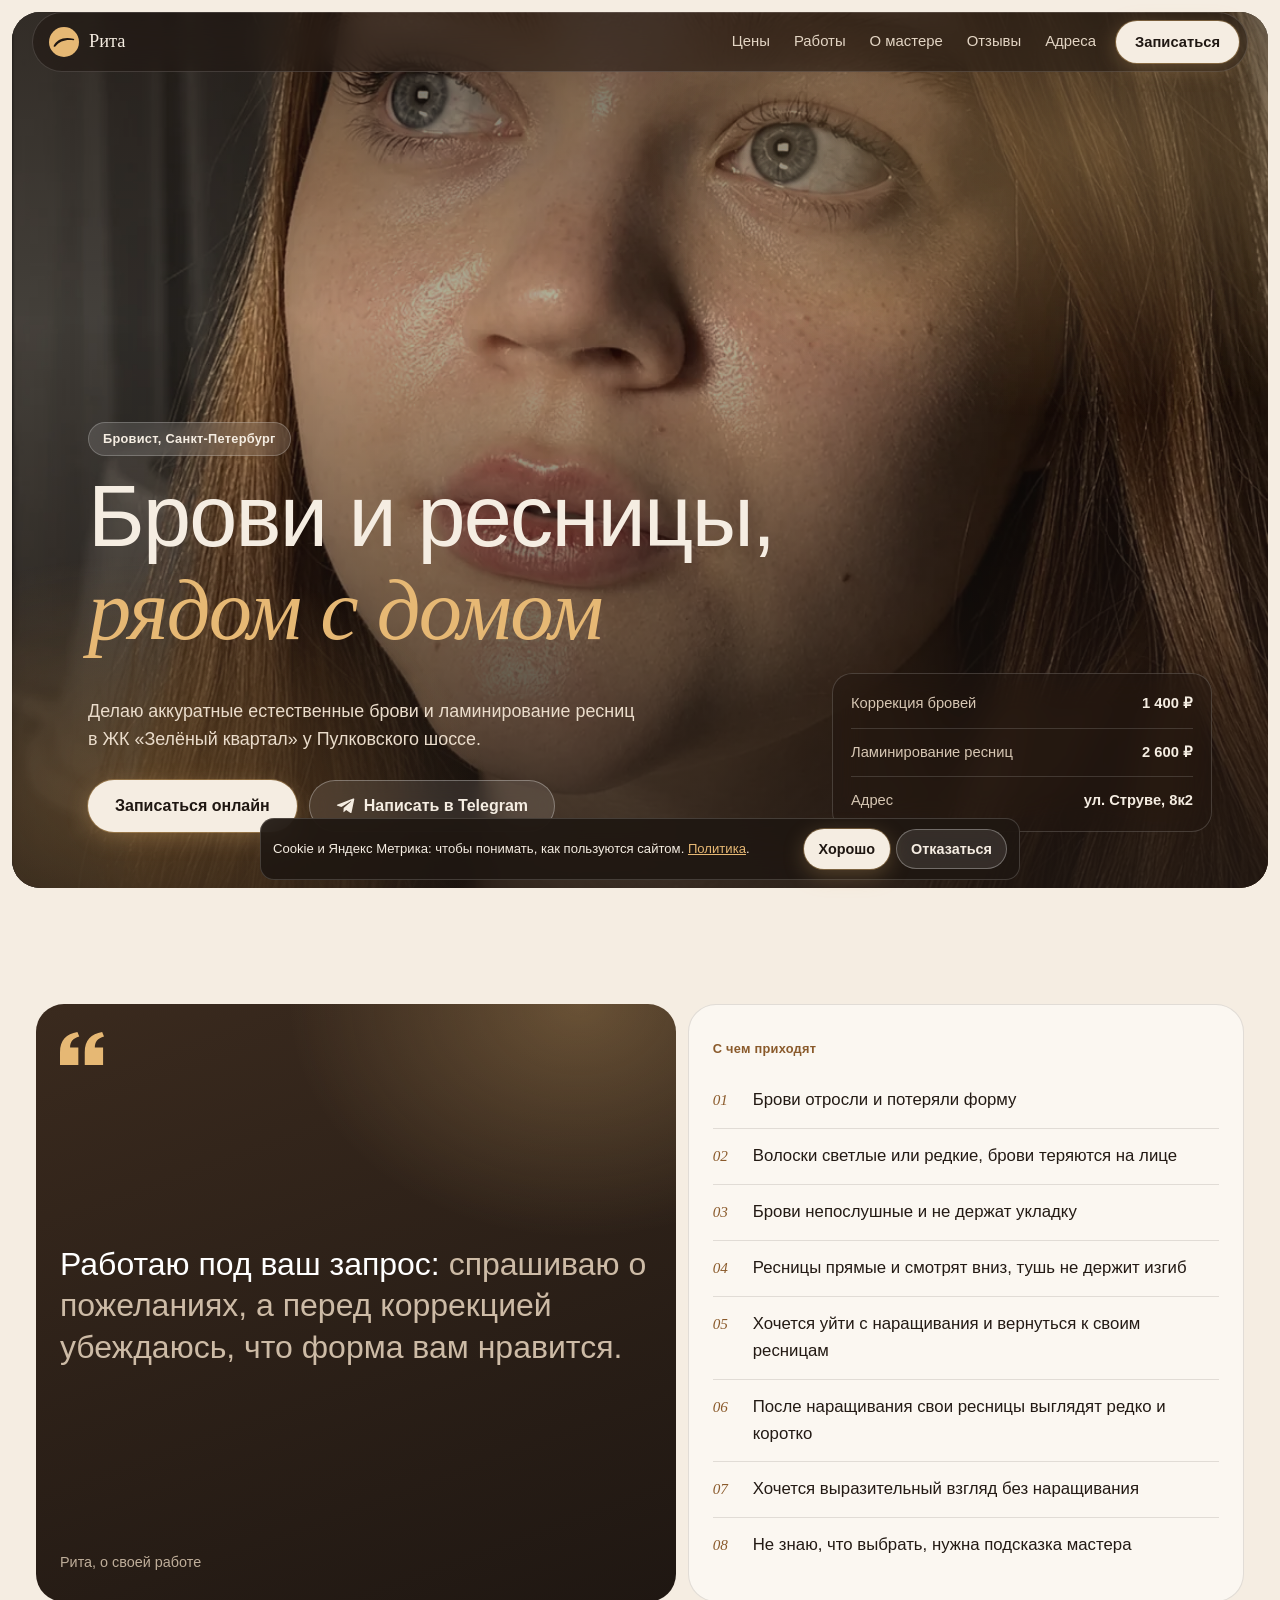
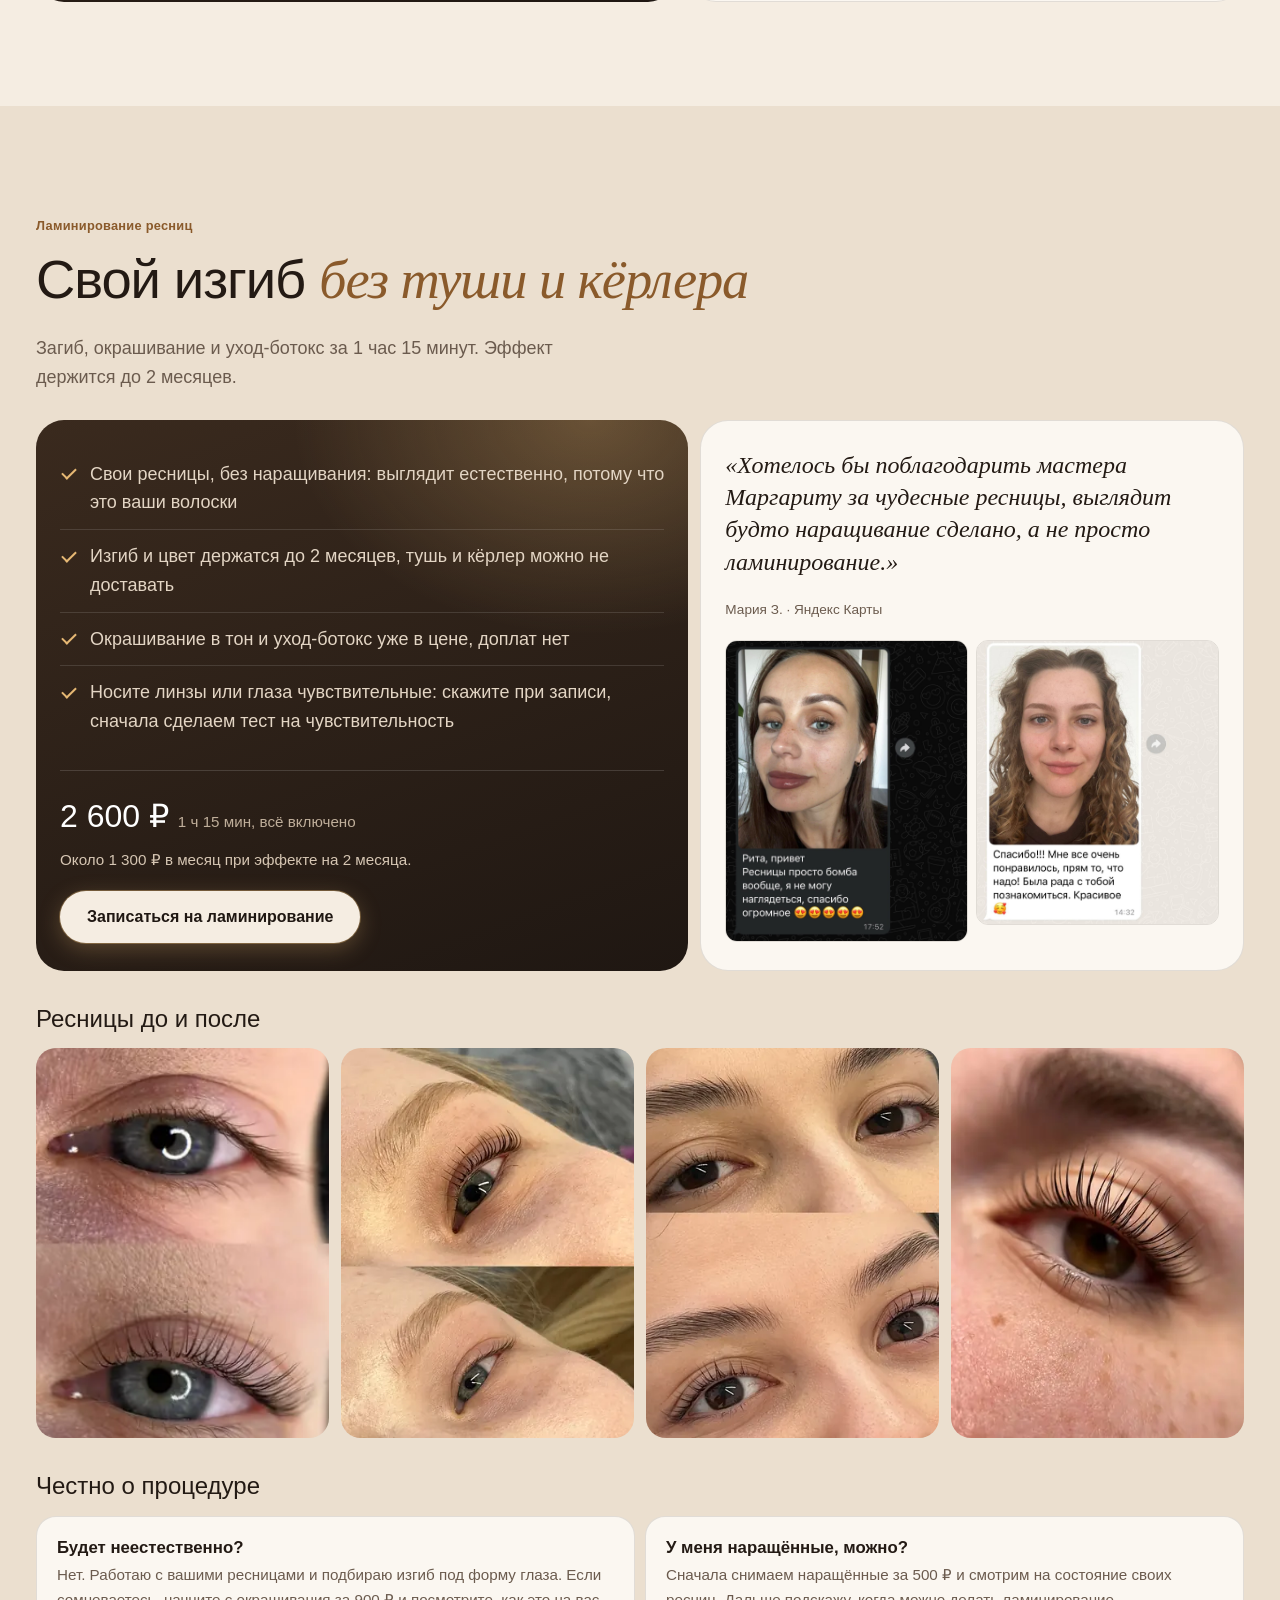
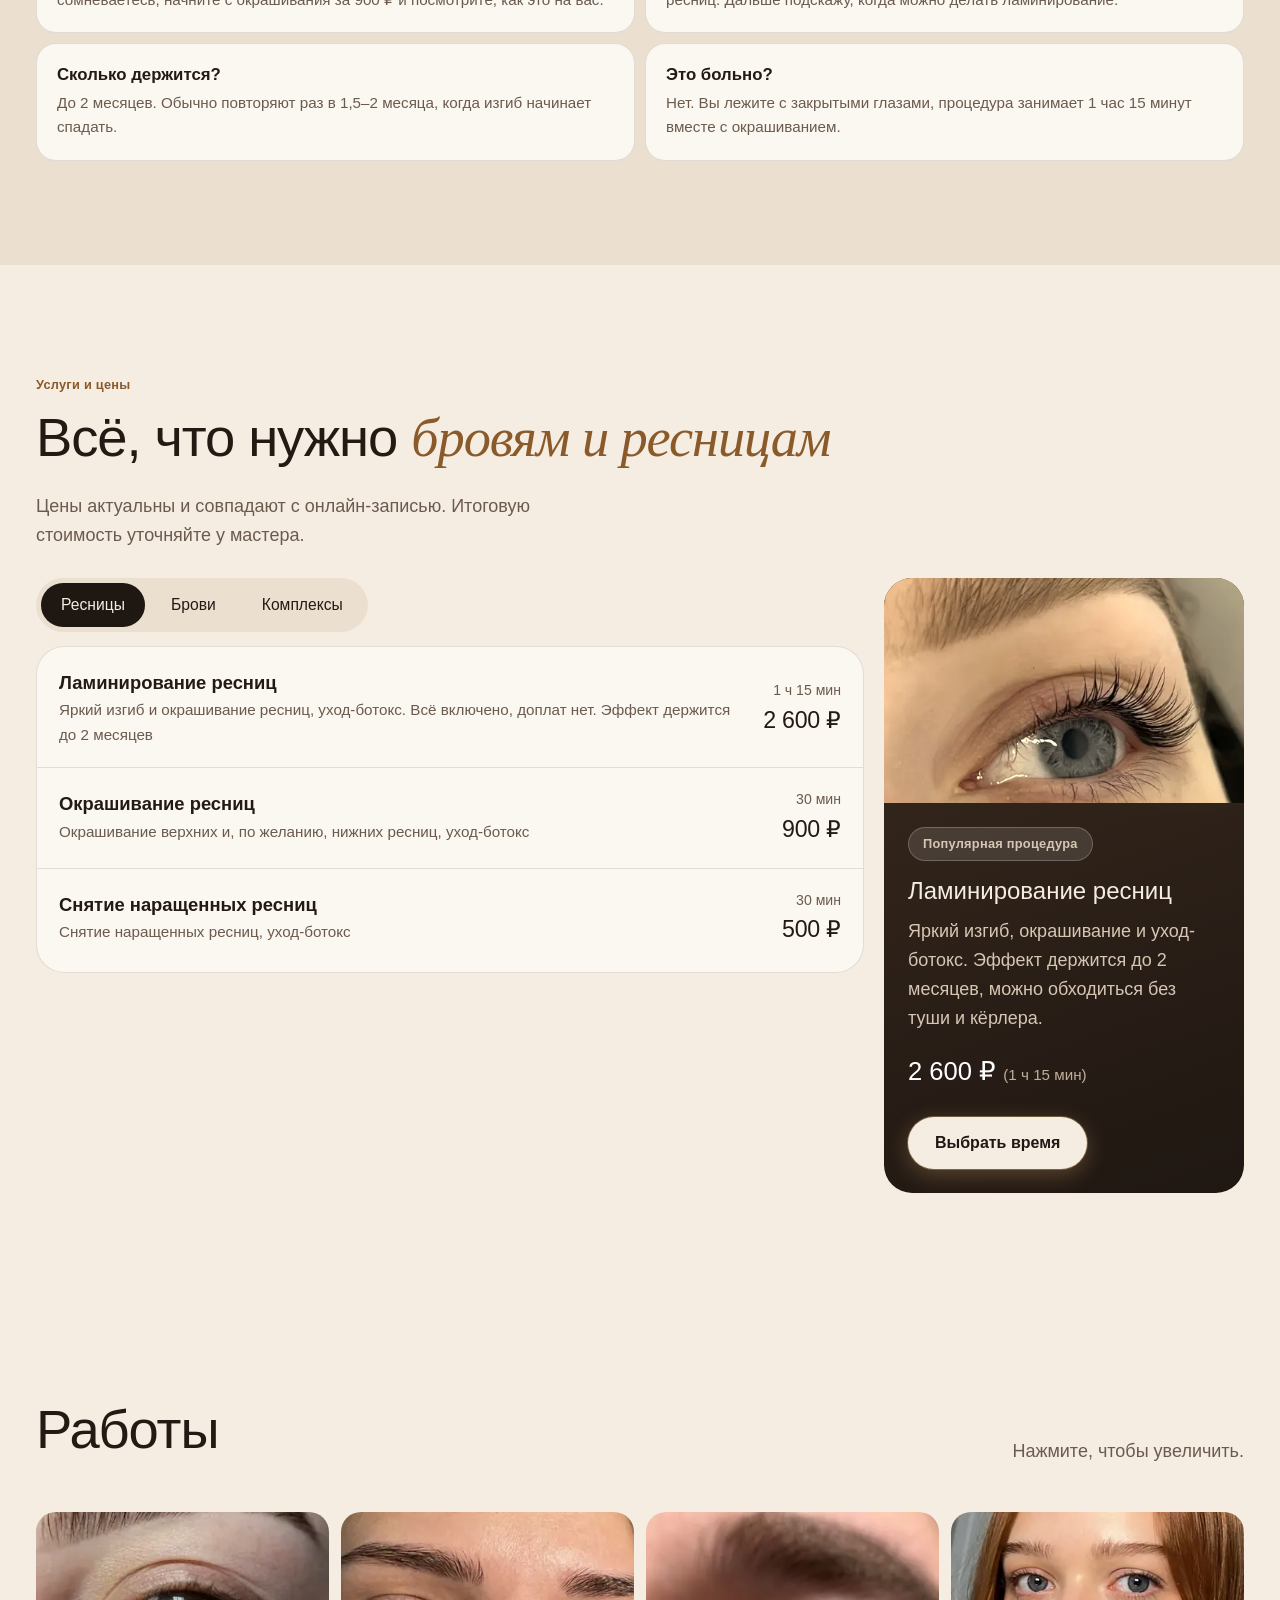
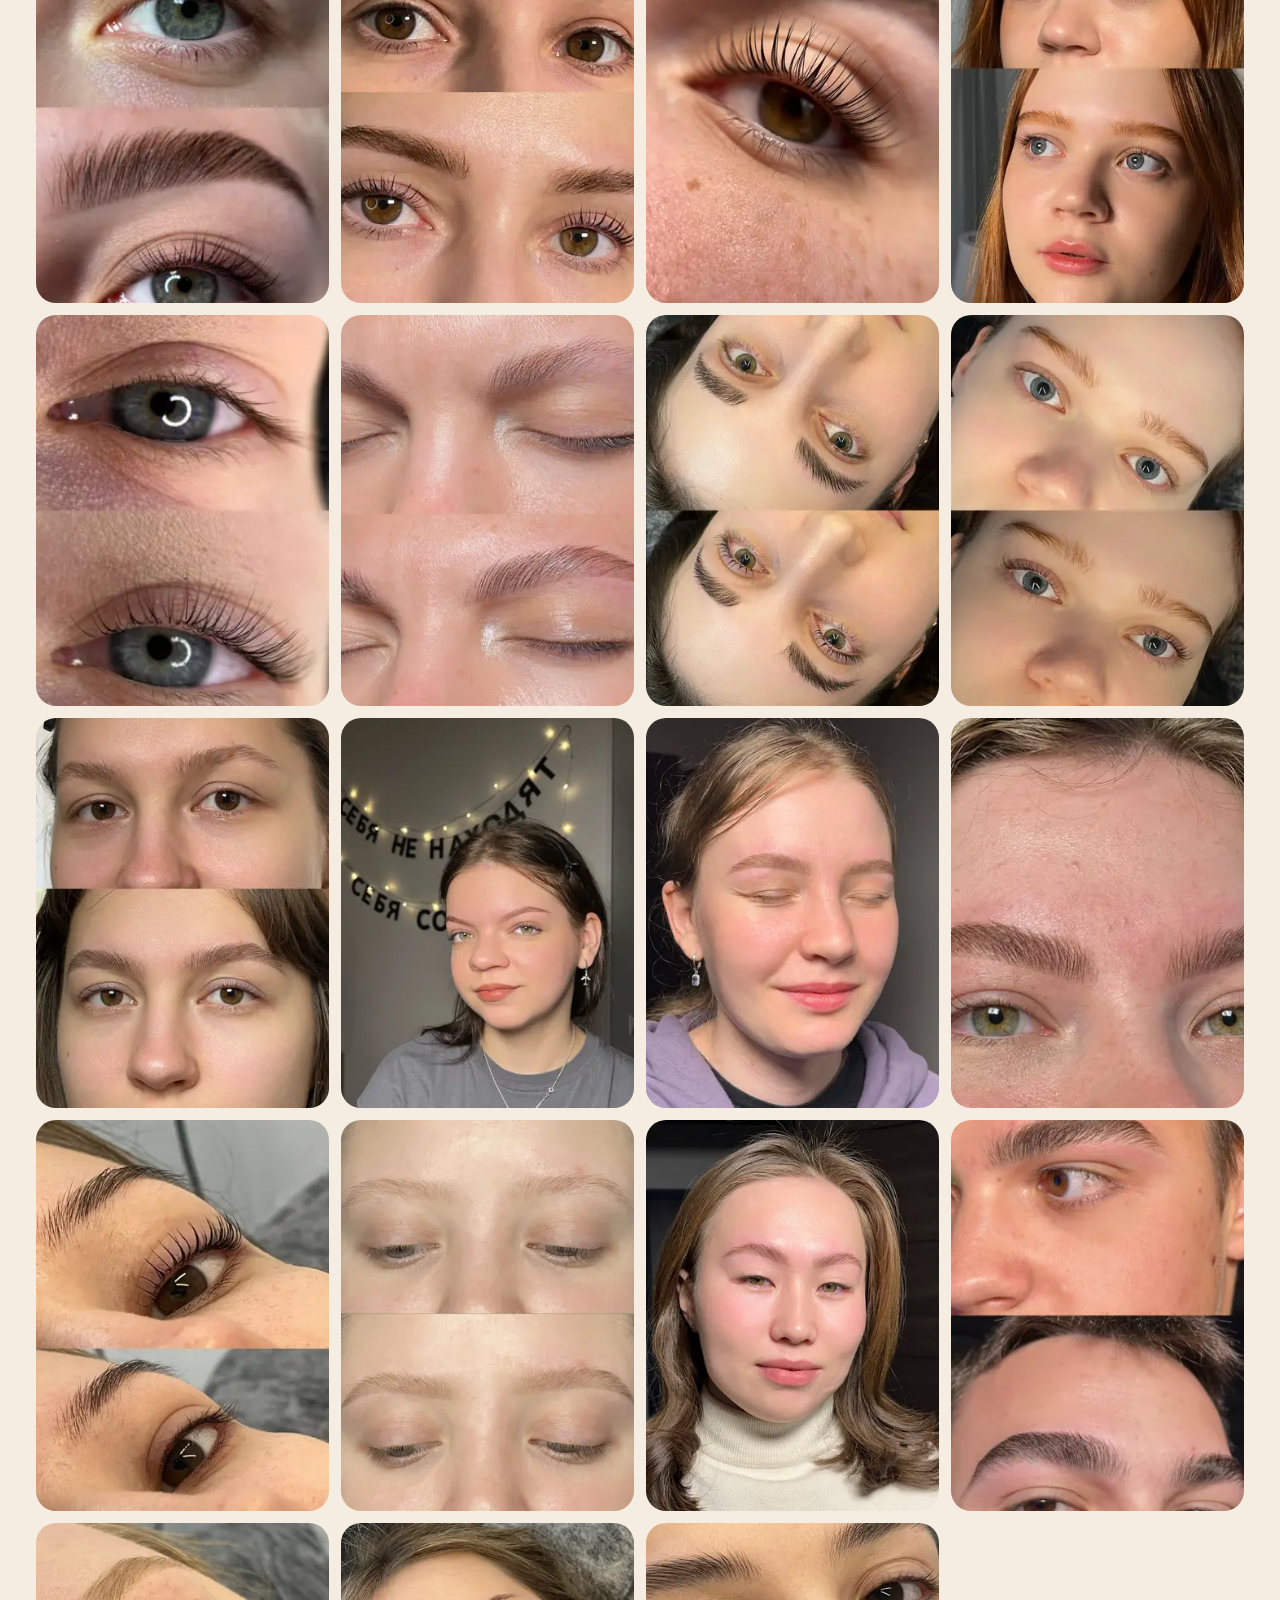
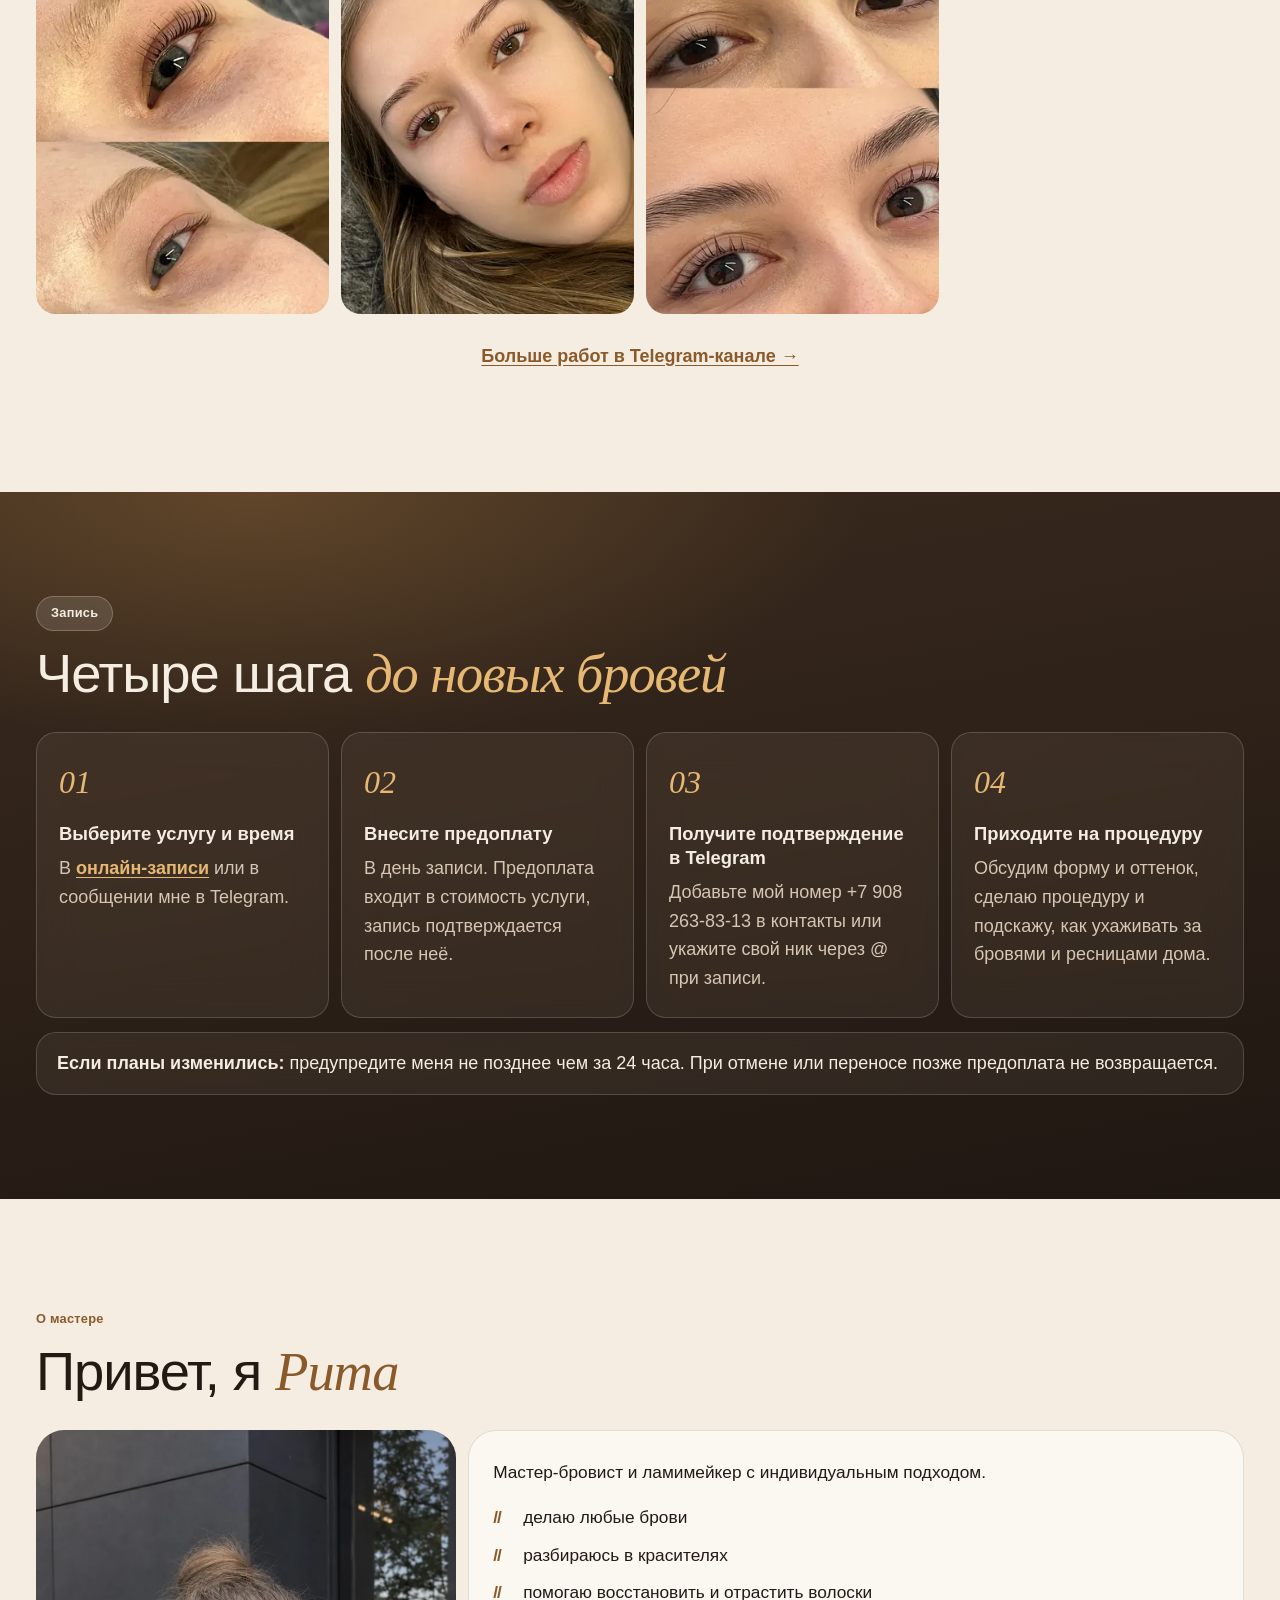
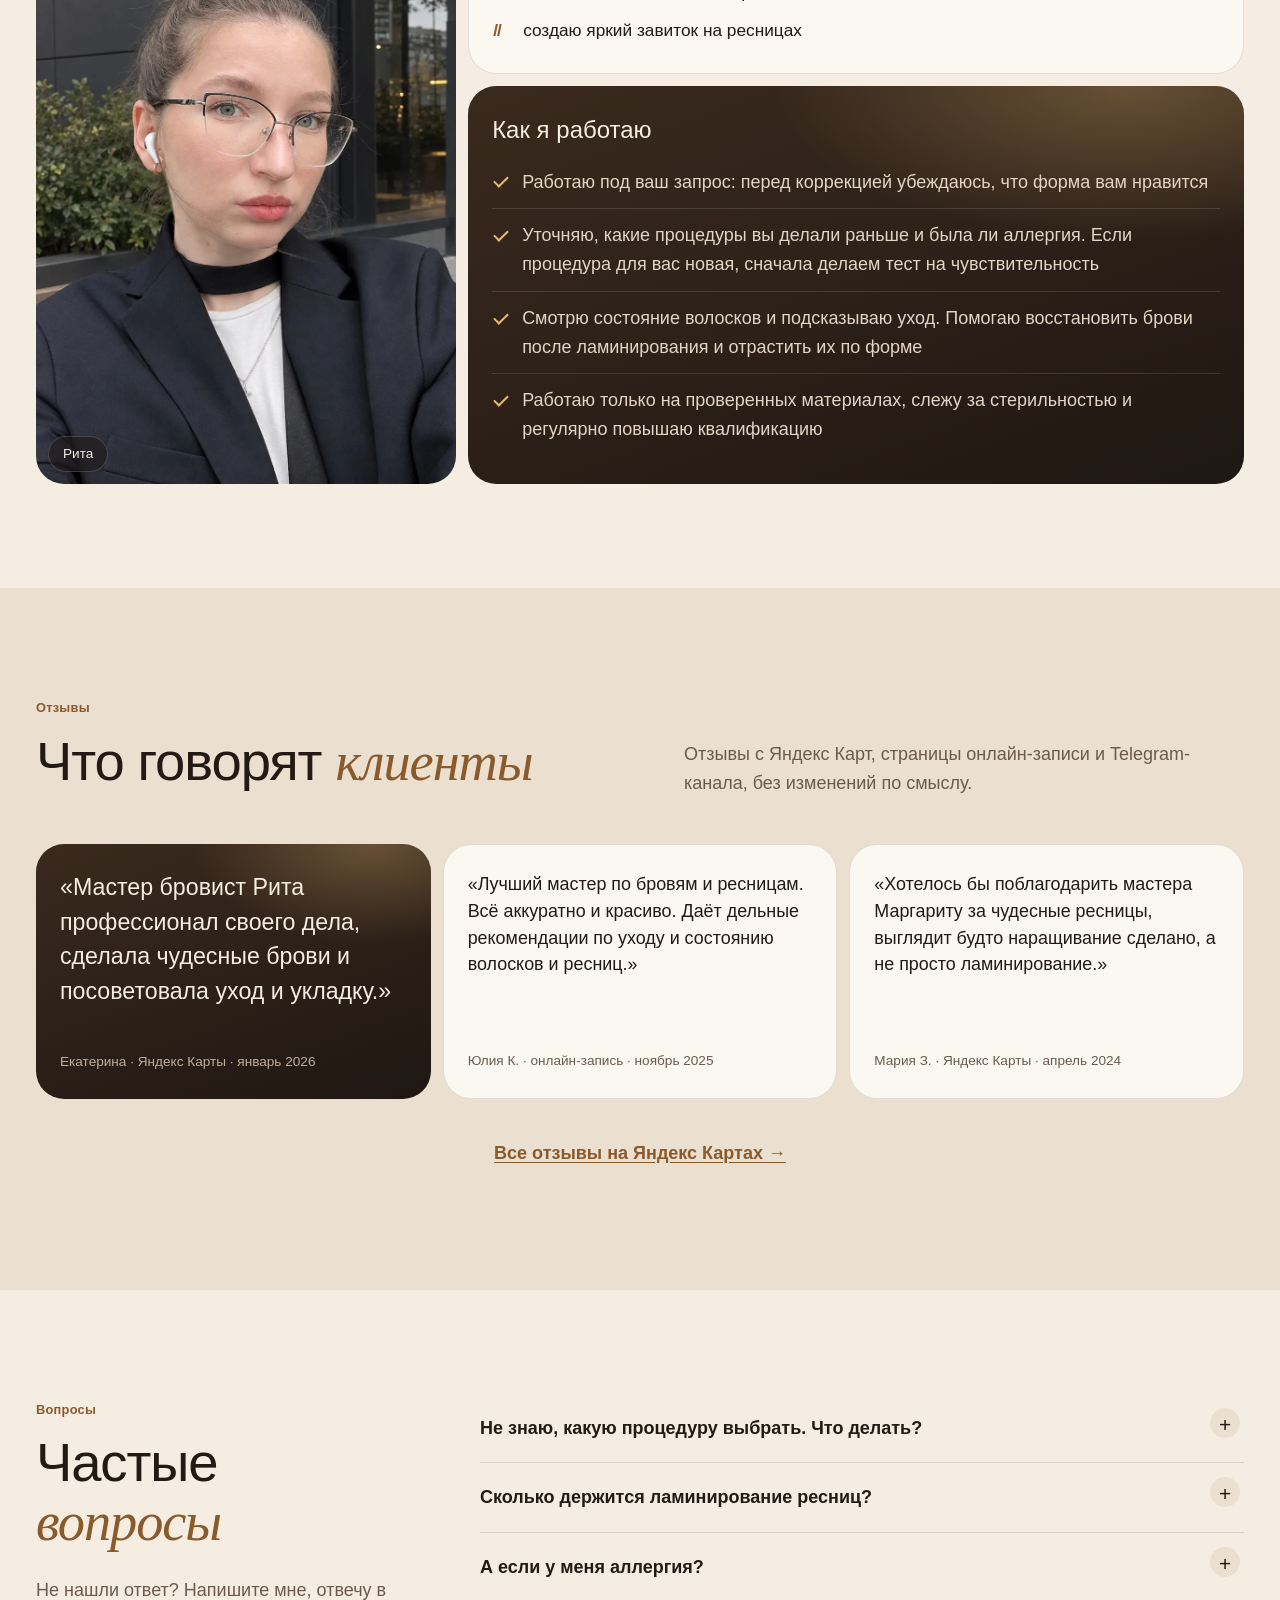
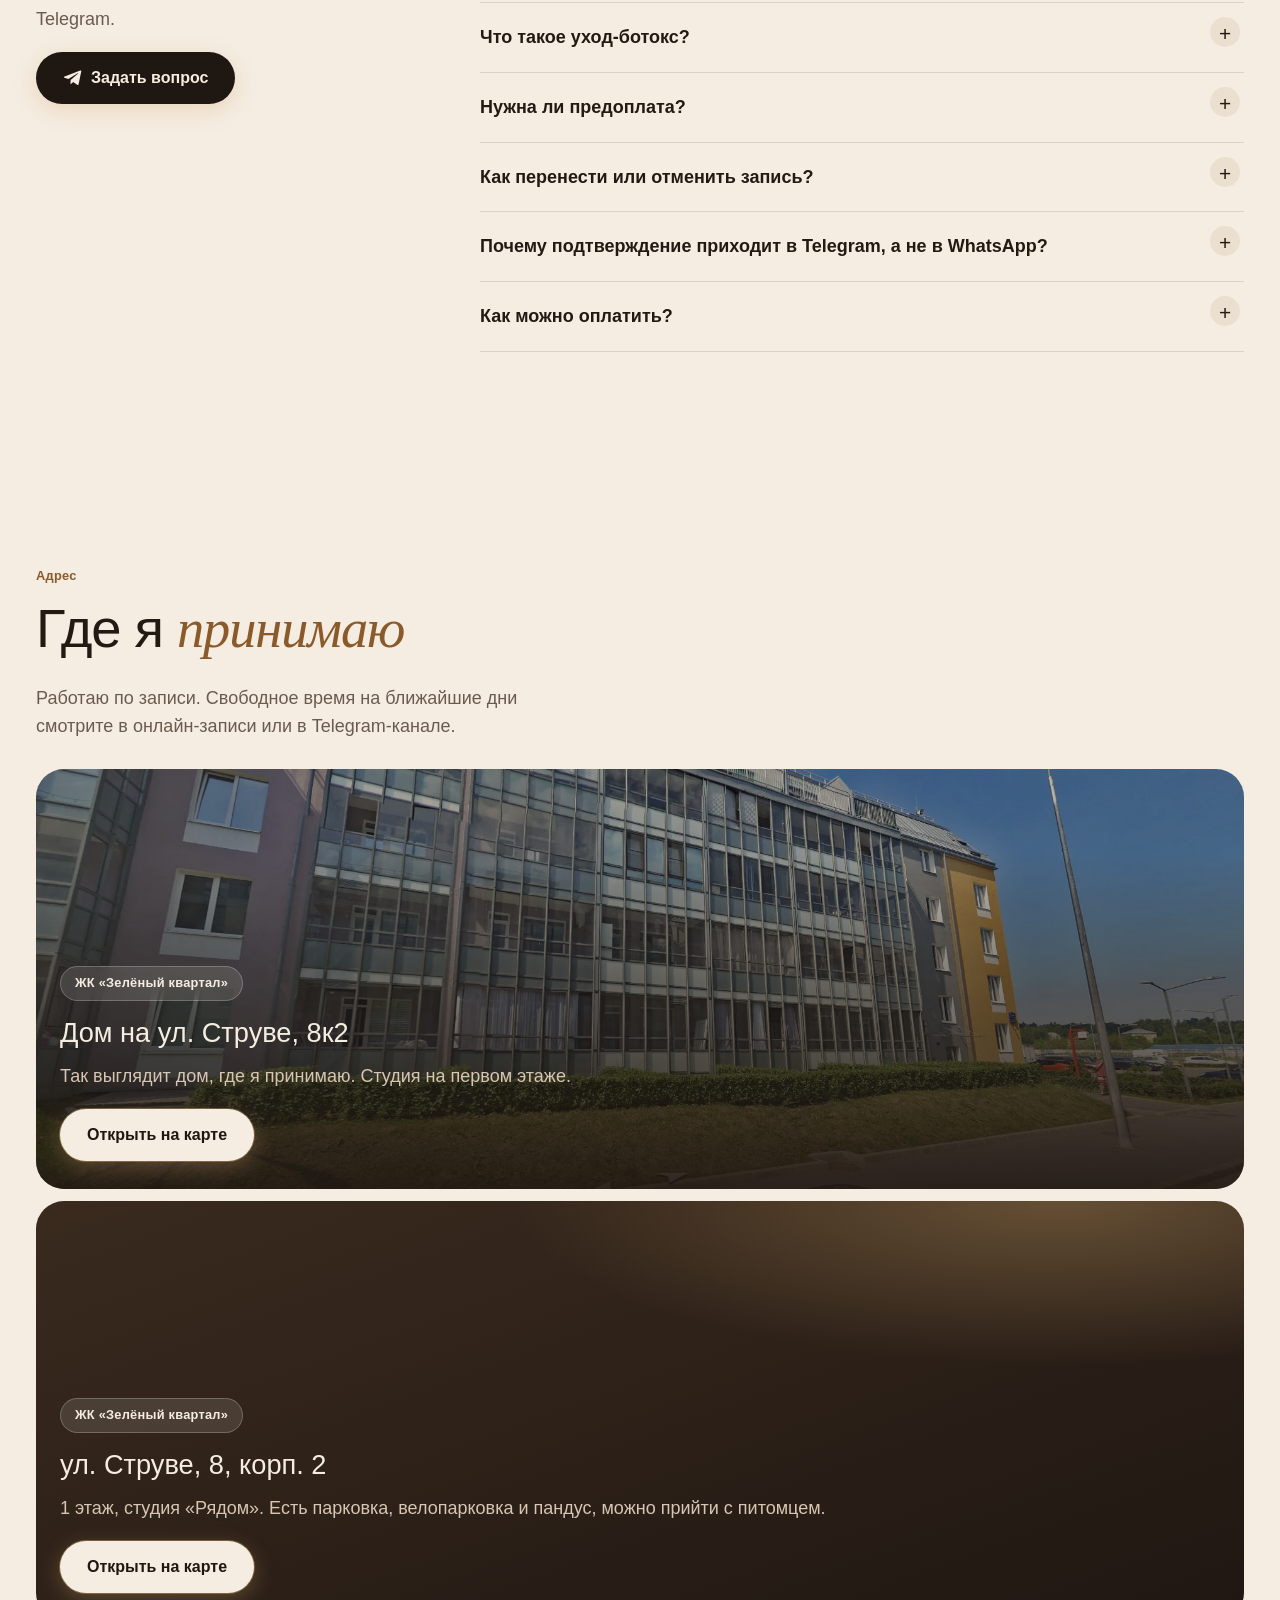
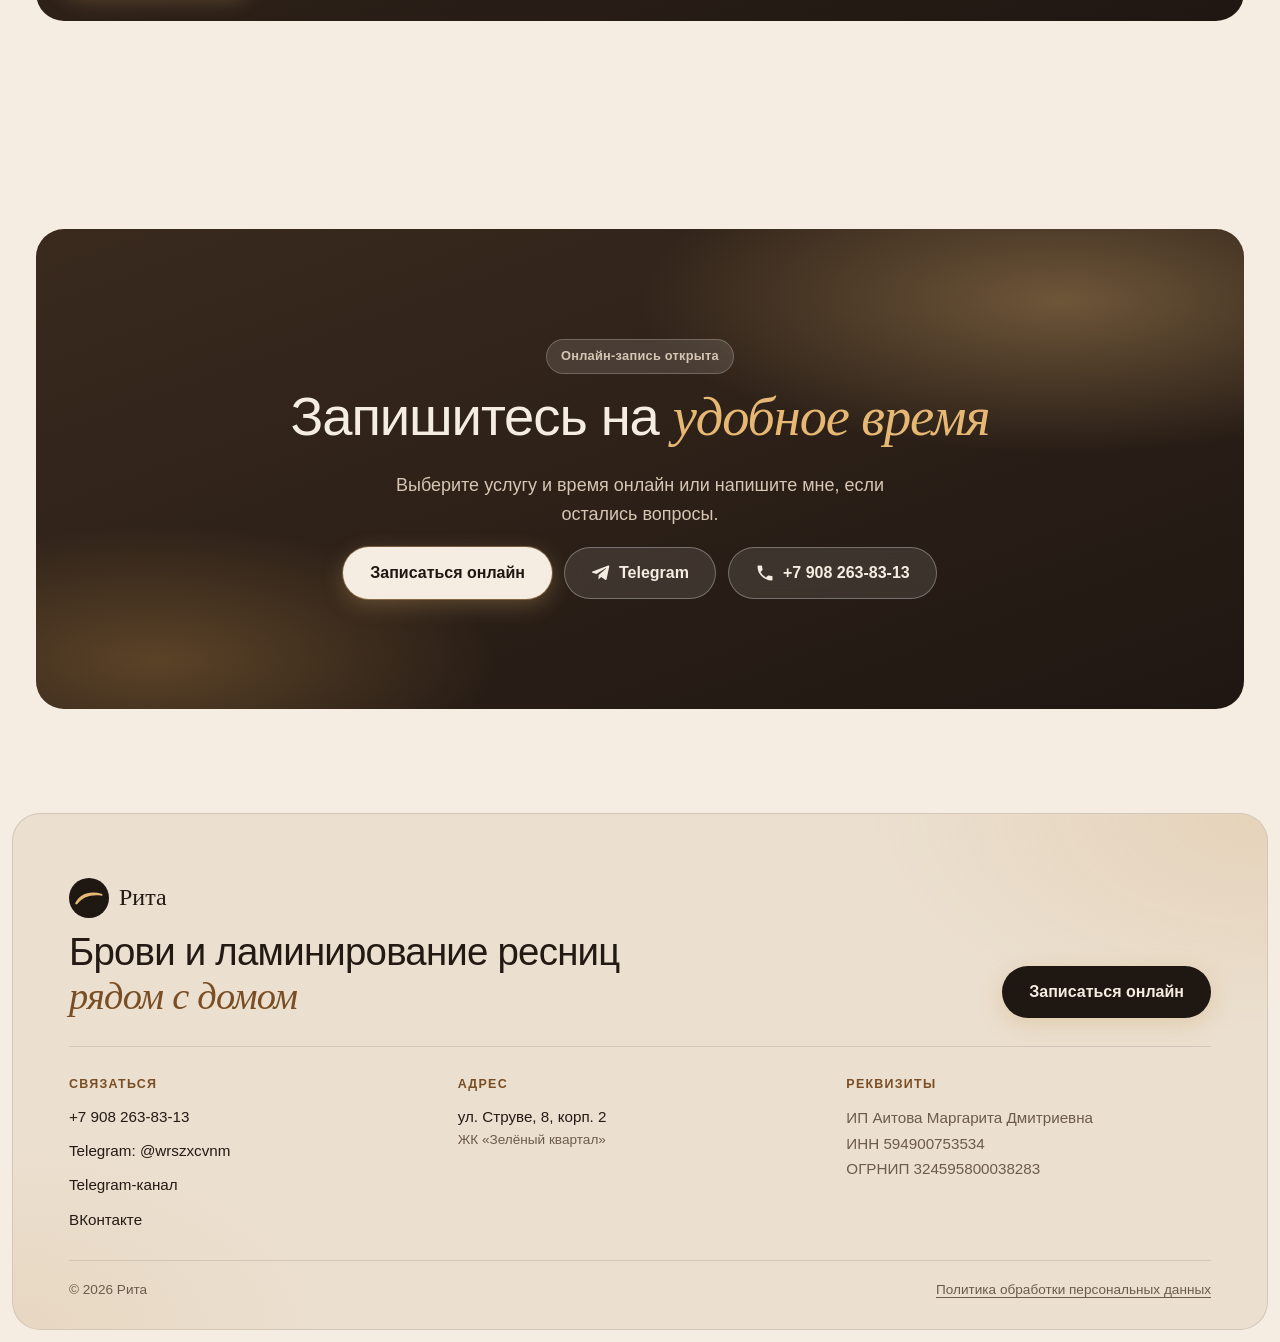
==== commit 3d01f4ab: "Новый фон на первом экране" ====
--- a/index.html
+++ b/index.html
@@ -17,7 +17,7 @@
   <meta property="og:url" content="https://brov-rita.vercel.app/">
   <meta name="theme-color" content="#1f1712">
   <link rel="icon" href="favicon.svg" type="image/svg+xml">
-  <link rel="preload" as="image" href="img/work-09.webp">
+  <link rel="preload" as="image" href="img/hero-bg.webp">
   <link rel="stylesheet" href="styles.css?v=20261119c">
   <script type="application/ld+json">
   {
@@ -63,8 +63,8 @@
   <!-- 1. Первый экран -->
   <section class="hero">
     <picture>
-      <source media="(max-width: 699px)" srcset="img/work-08.webp">
-      <img class="hero__bg" src="img/work-09.webp" width="1000" height="800" alt="" fetchpriority="high">
+      <source media="(max-width: 699px)" srcset="img/hero-bg-sm.webp">
+      <img class="hero__bg" src="img/hero-bg.webp" width="1122" height="1402" alt="" fetchpriority="high">
     </picture>
     <div class="hero__glow" aria-hidden="true"></div>
     <div class="hero__content">
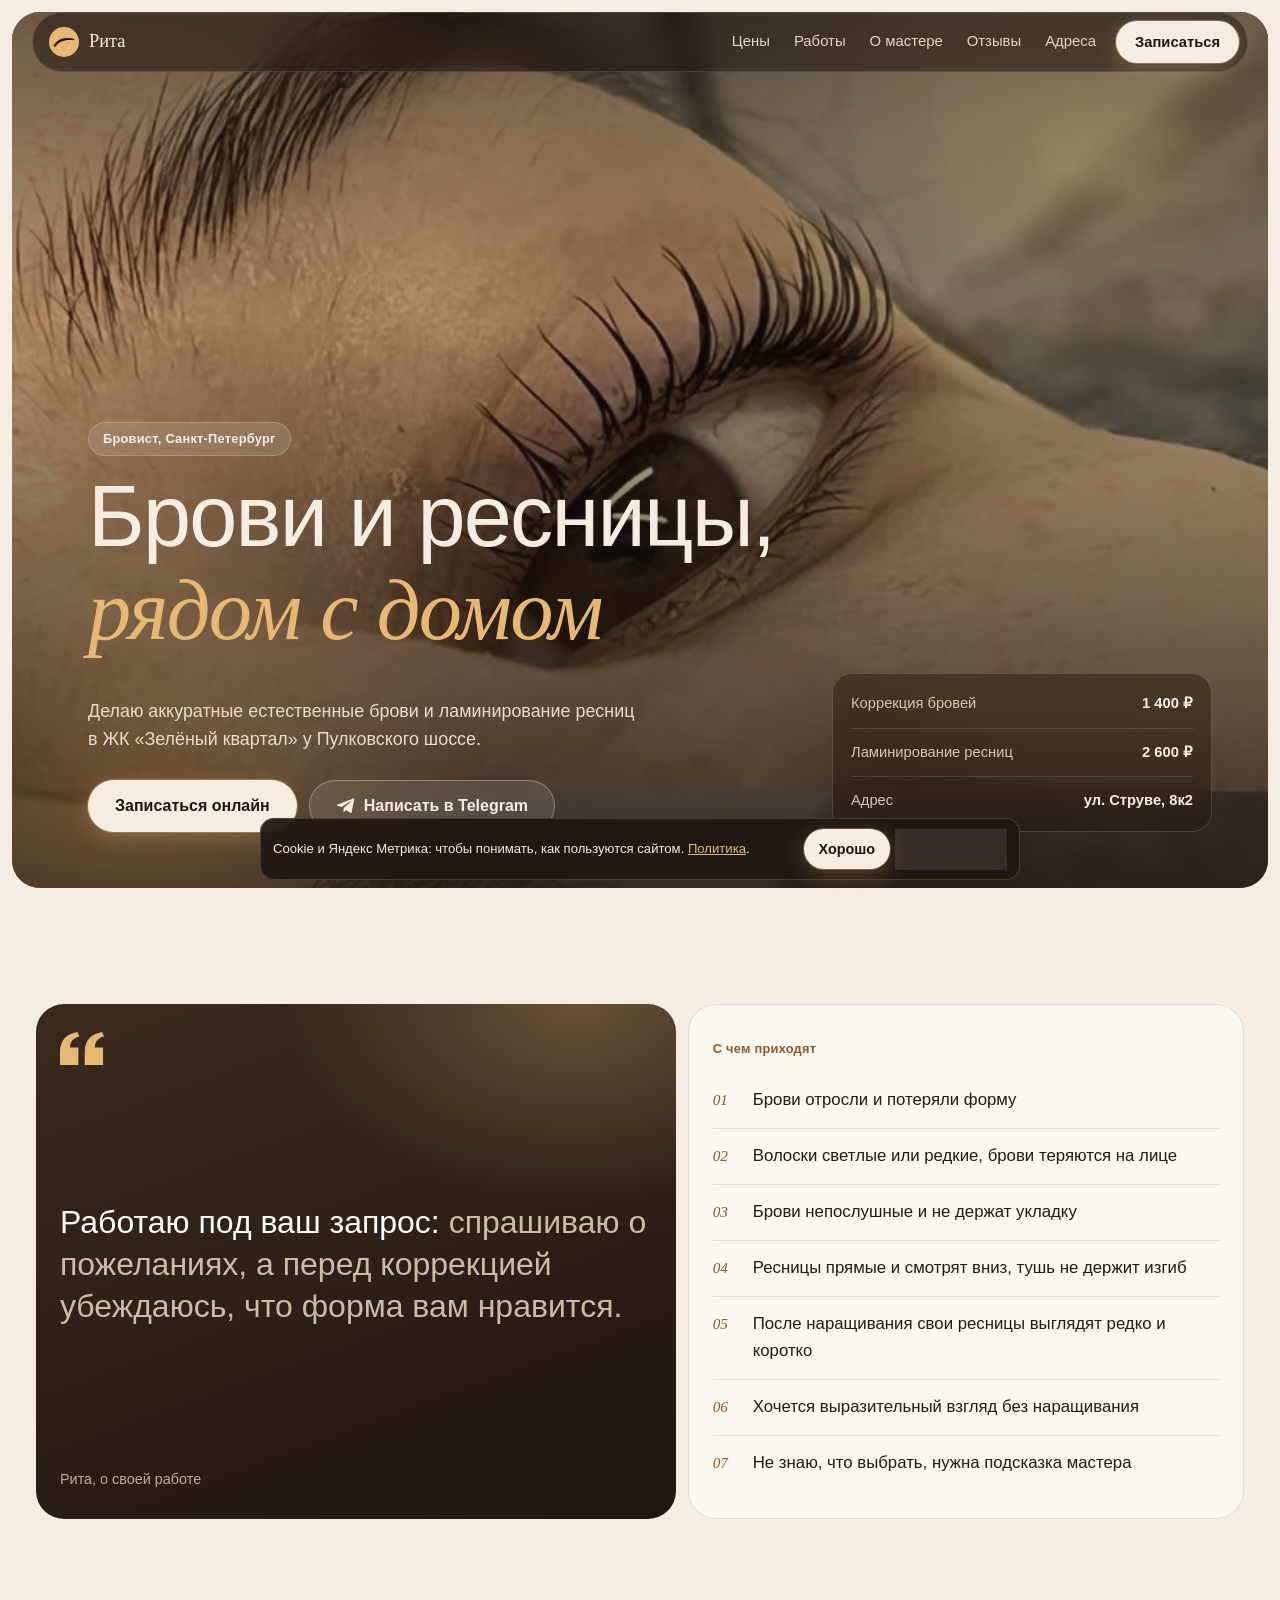
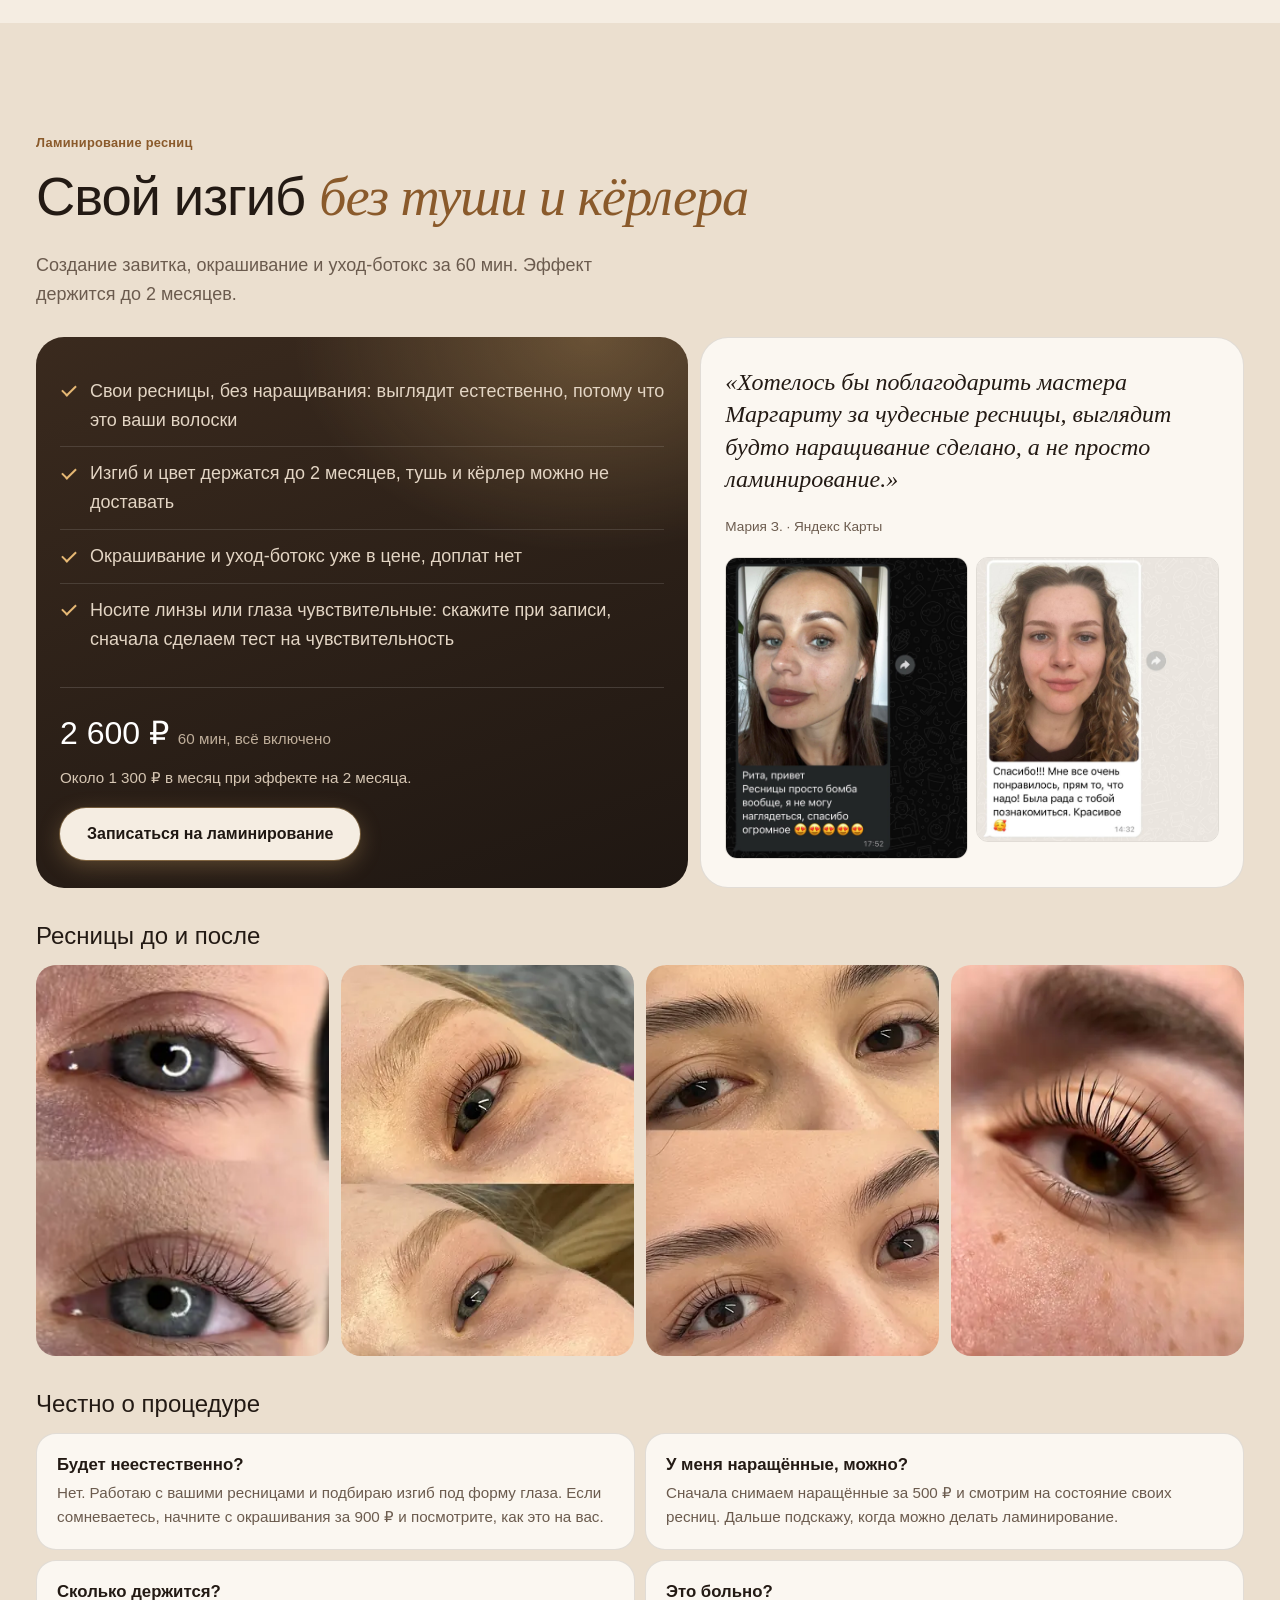
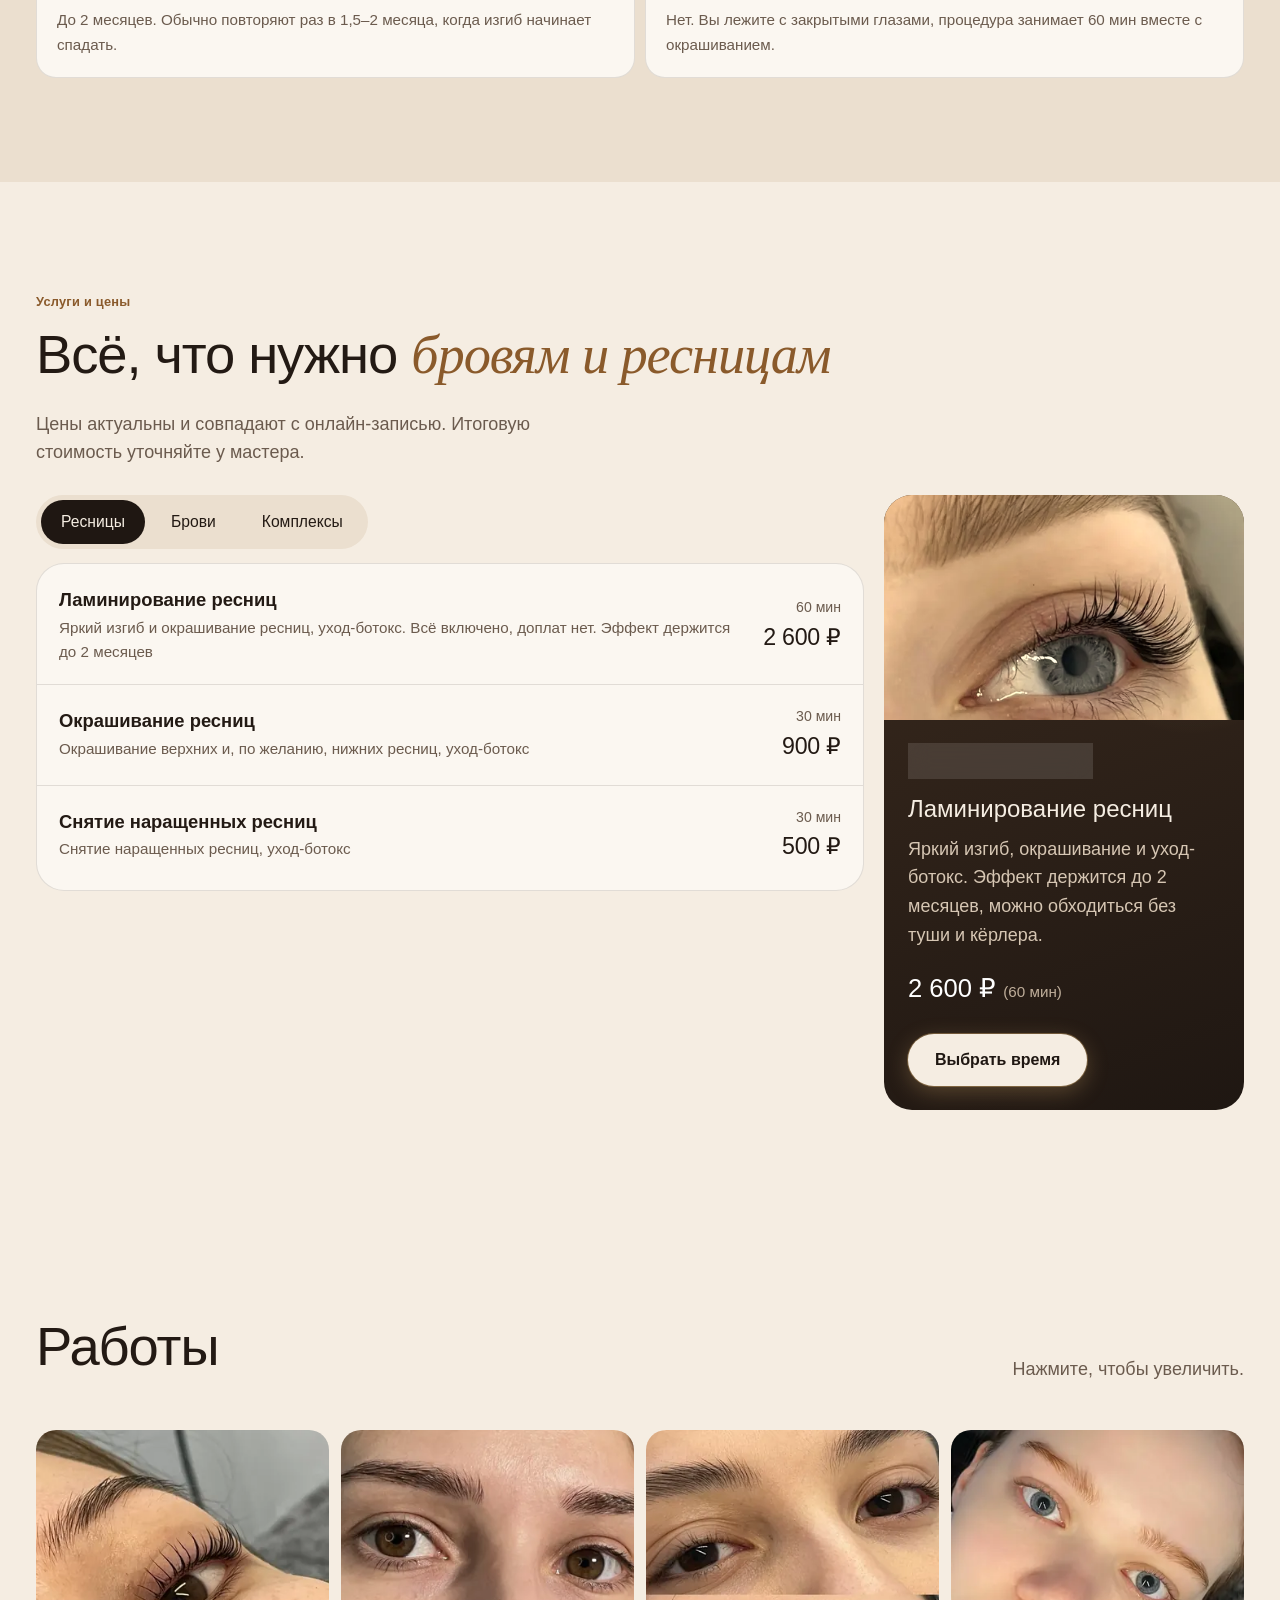
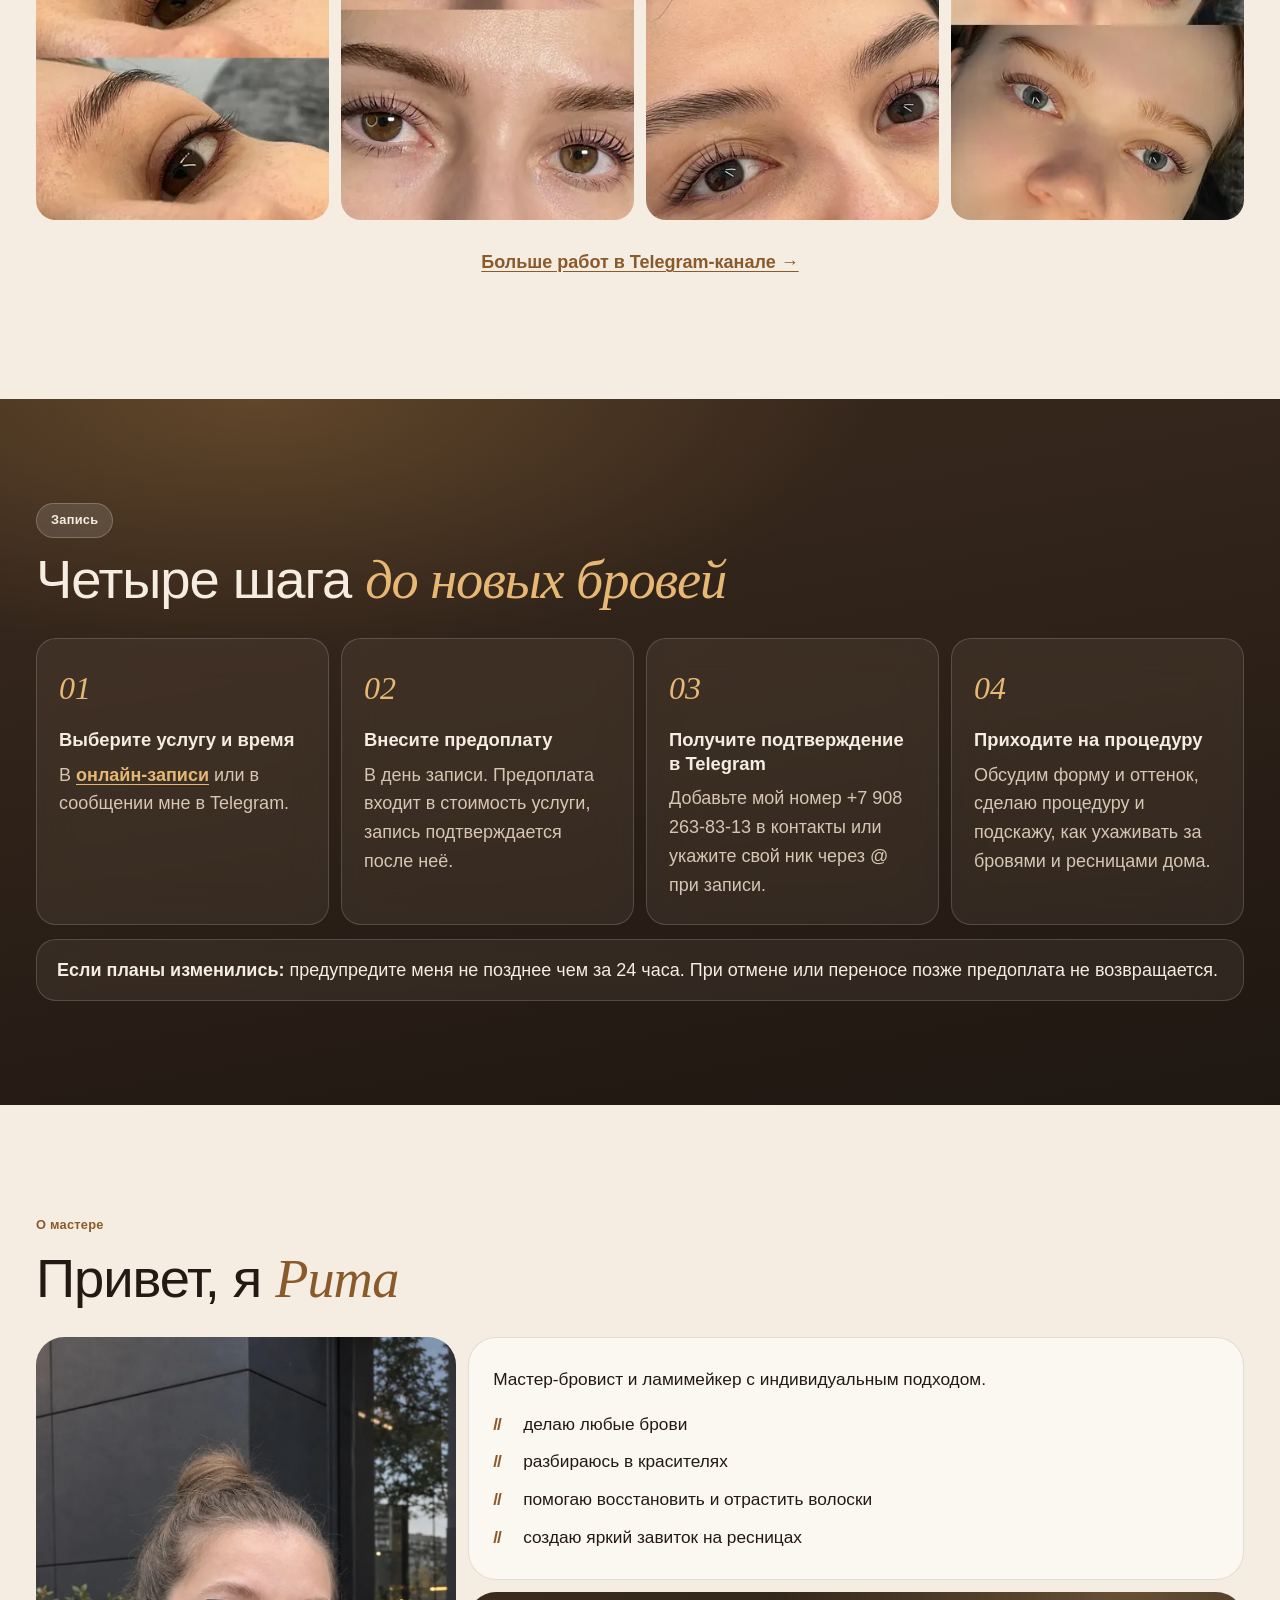
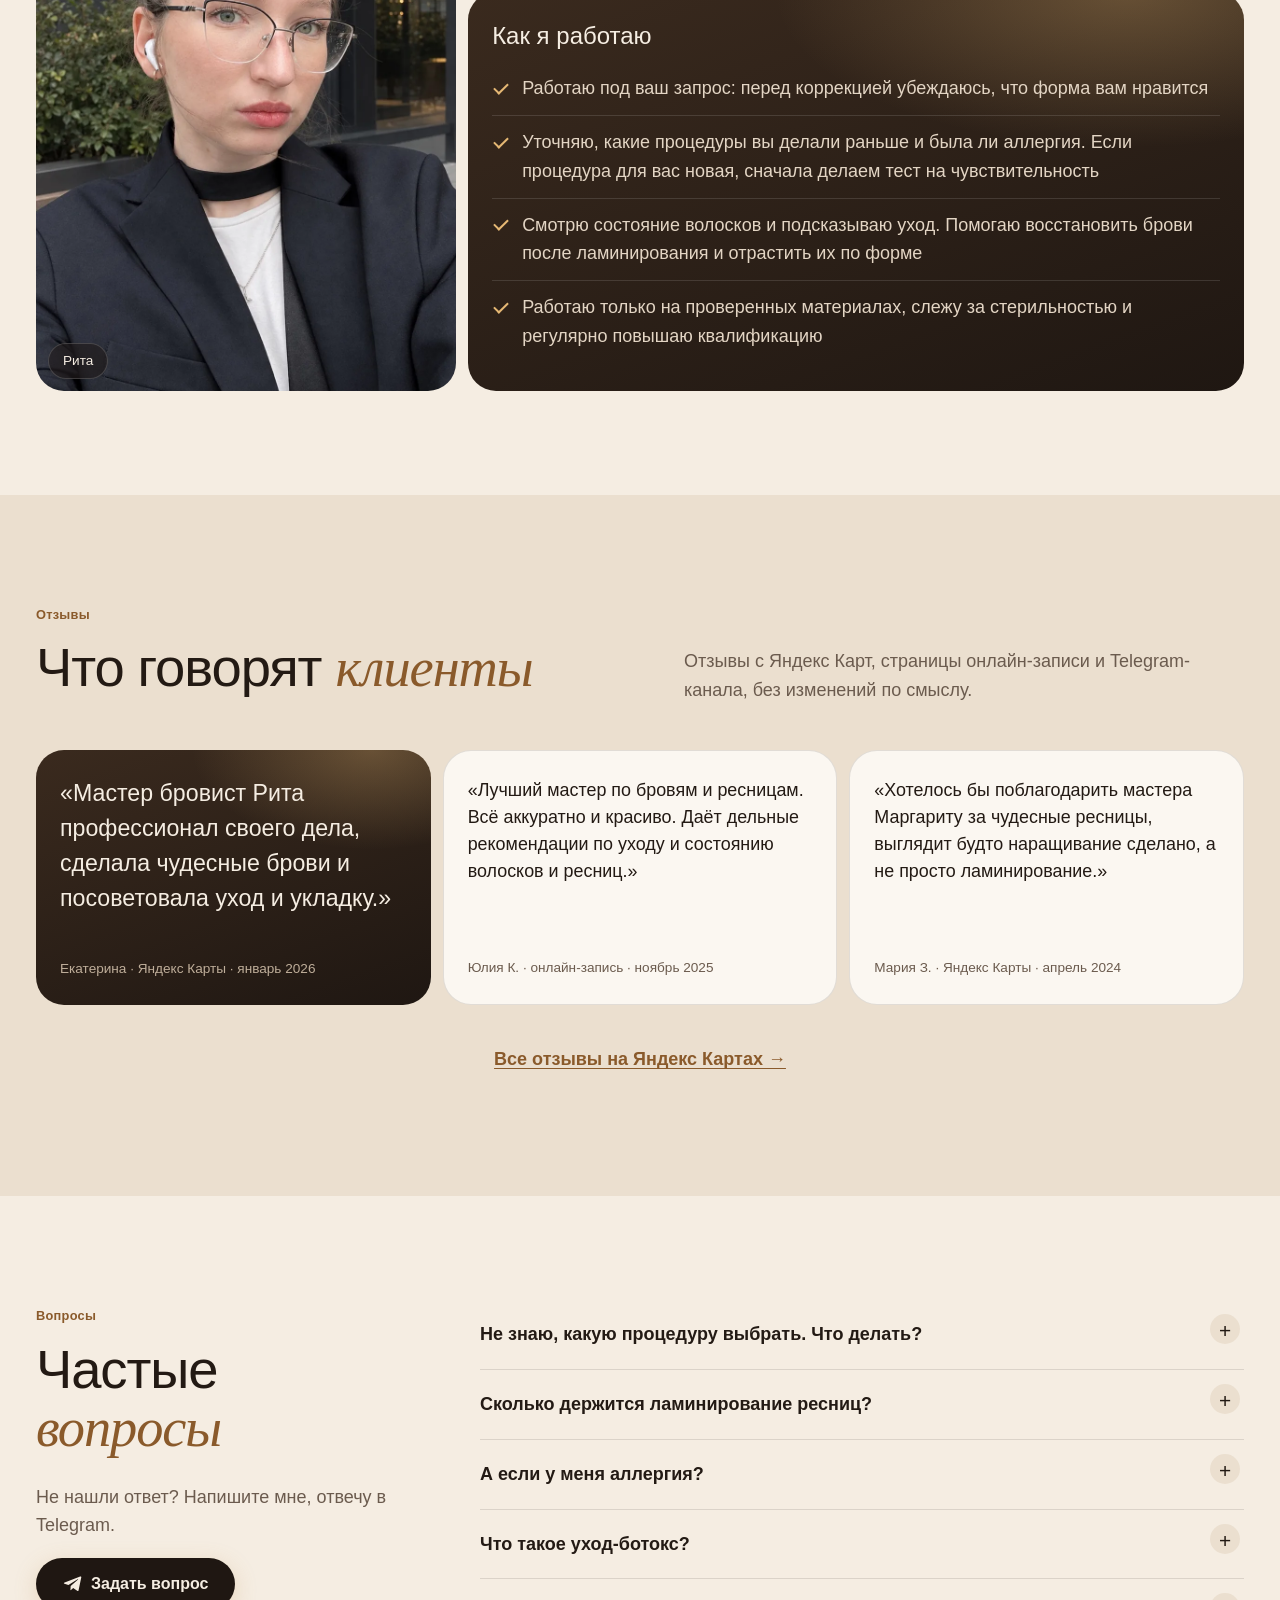
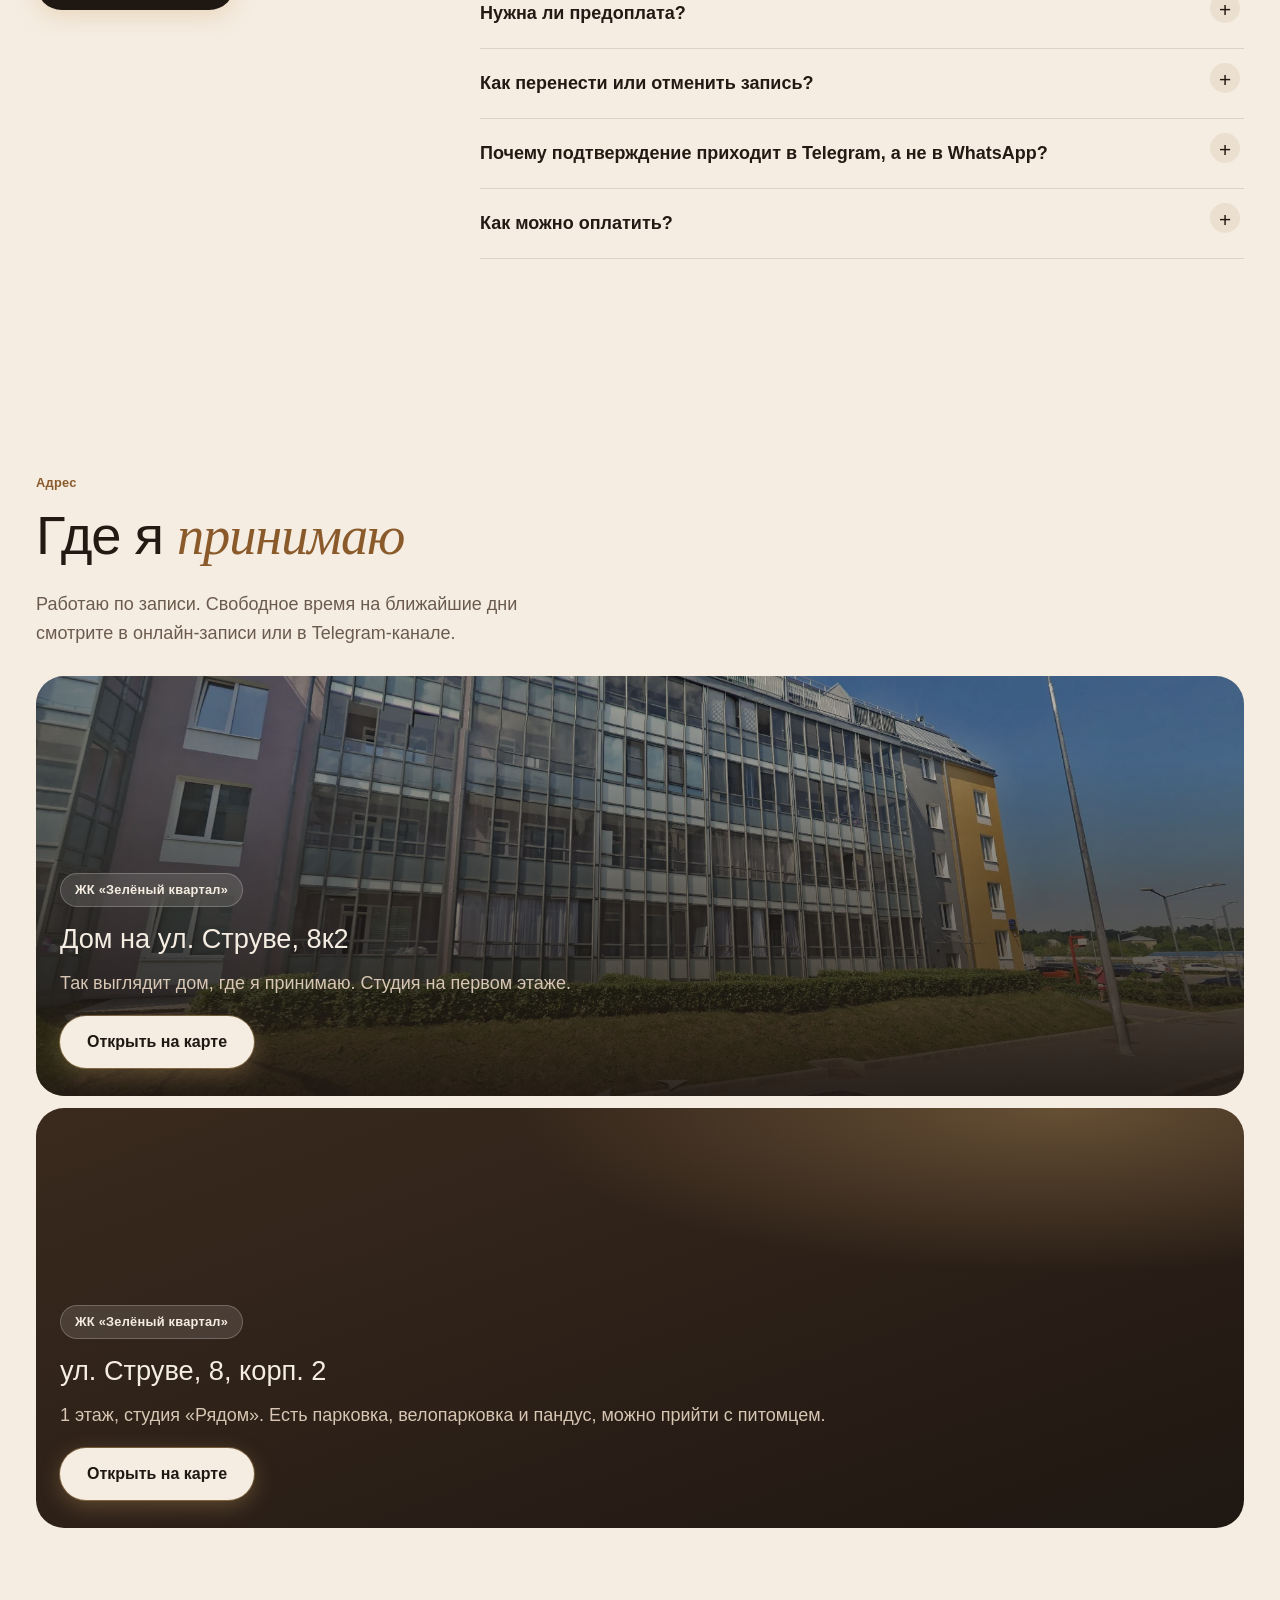
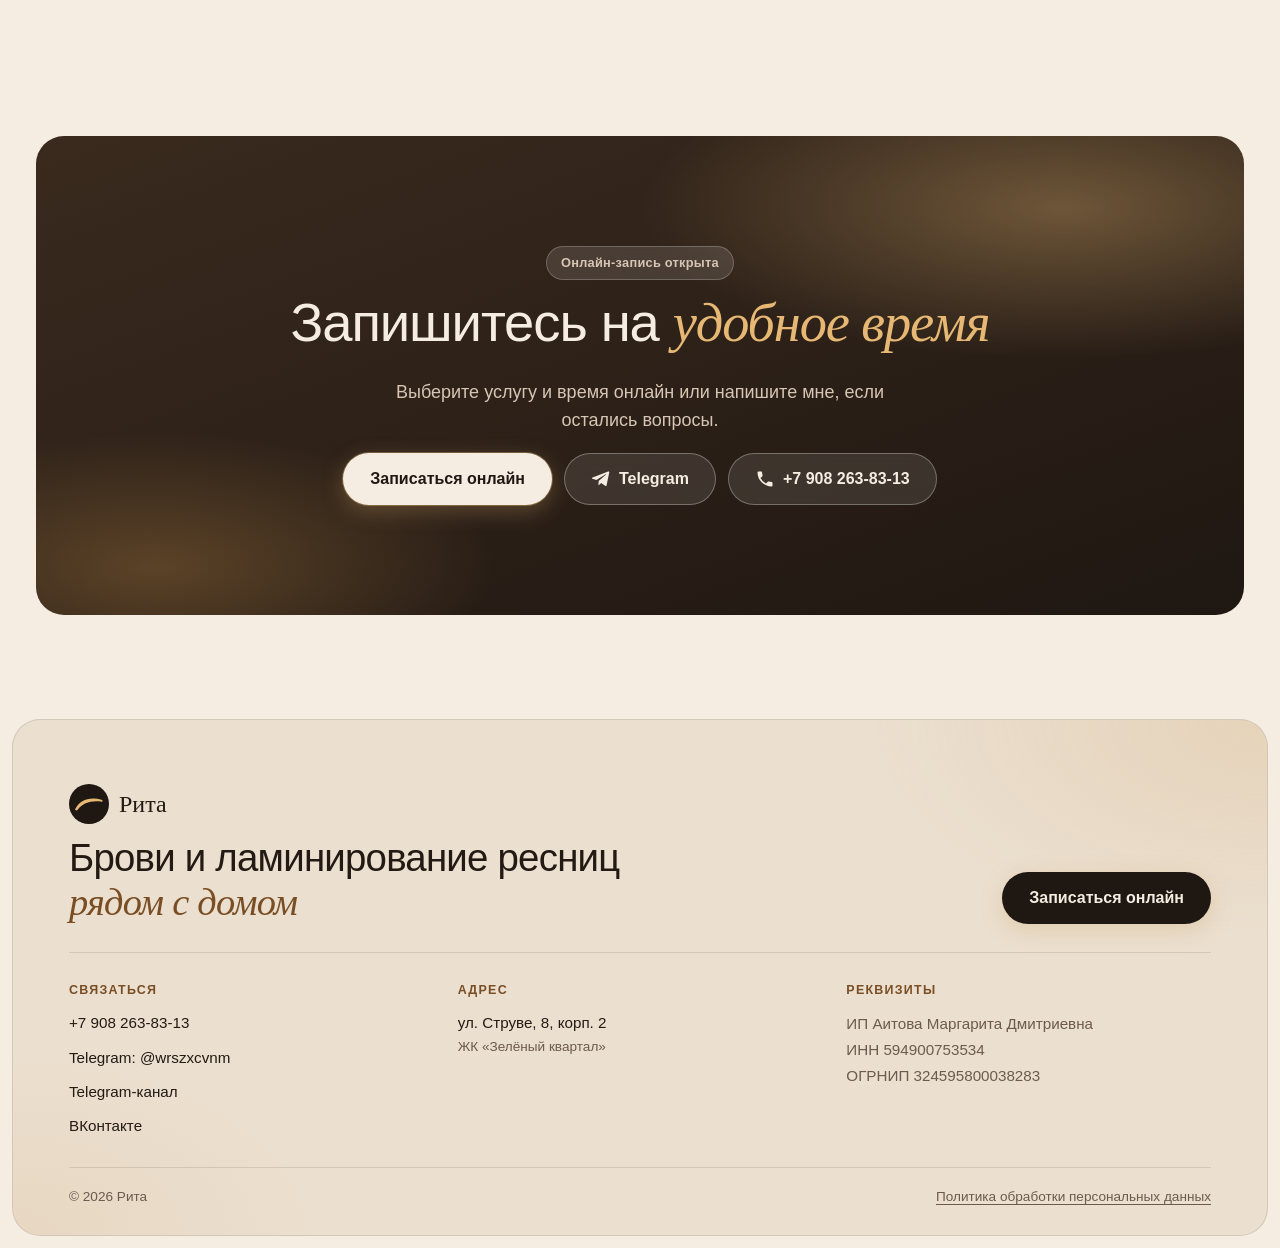
==== commit 5a5e079f: "Обновить фон, работы и тексты про ламинирование ресниц" ====
--- a/index.html
+++ b/index.html
@@ -17,8 +17,8 @@
   <meta property="og:url" content="https://brov-rita.vercel.app/">
   <meta name="theme-color" content="#1f1712">
   <link rel="icon" href="favicon.svg" type="image/svg+xml">
-  <link rel="preload" as="image" href="img/hero-bg.webp">
-  <link rel="stylesheet" href="styles.css?v=20261119c">
+  <link rel="preload" as="image" href="img/hero-bg2.webp">
+  <link rel="stylesheet" href="styles.css?v=20261119d">
   <script type="application/ld+json">
   {
     "@context": "https://schema.org",
@@ -63,8 +63,8 @@
   <!-- 1. Первый экран -->
   <section class="hero">
     <picture>
-      <source media="(max-width: 699px)" srcset="img/hero-bg-sm.webp">
-      <img class="hero__bg" src="img/hero-bg.webp" width="1122" height="1402" alt="" fetchpriority="high">
+      <source media="(max-width: 699px)" srcset="img/hero-bg2-sm.webp">
+      <img class="hero__bg" src="img/hero-bg2.webp" width="960" height="1280" alt="" fetchpriority="high">
     </picture>
     <div class="hero__glow" aria-hidden="true"></div>
     <div class="hero__content">
@@ -98,7 +98,6 @@
           <li>Волоски светлые или редкие, брови теряются на лице</li>
           <li>Брови непослушные и не держат укладку</li>
           <li>Ресницы прямые и смотрят вниз, тушь не держит изгиб</li>
-          <li>Хочется уйти с наращивания и вернуться к своим ресницам</li>
           <li>После наращивания свои ресницы выглядят редко и коротко</li>
           <li>Хочется выразительный взгляд без наращивания</li>
           <li>Не знаю, что выбрать, нужна подсказка мастера</li>
@@ -113,7 +112,7 @@
       <div class="head">
         <p class="tag">Ламинирование ресниц</p>
         <h2>Свой изгиб <em>без туши и кёрлера</em></h2>
-        <p class="sub">Загиб, окрашивание и уход-ботокс за 1 час 15 минут. Эффект держится до 2 месяцев.</p>
+        <p class="sub">Создание завитка, окрашивание и уход-ботокс за 60 мин. Эффект держится до 2 месяцев.</p>
       </div>
 
       <div class="lashes">
@@ -121,11 +120,11 @@
           <ul class="ticks">
             <li>Свои ресницы, без наращивания: выглядит естественно, потому что это ваши волоски</li>
             <li>Изгиб и цвет держатся до 2 месяцев, тушь и кёрлер можно не доставать</li>
-            <li>Окрашивание в тон и уход-ботокс уже в цене, доплат нет</li>
+            <li>Окрашивание и уход-ботокс уже в цене, доплат нет</li>
             <li>Носите линзы или глаза чувствительные: скажите при записи, сначала сделаем тест на чувствительность</li>
           </ul>
           <div class="lashes__cta">
-            <p class="lashes__price">2 600 ₽ <span>1 ч 15 мин, всё включено</span></p>
+            <p class="lashes__price">2 600 ₽ <span>60 мин, всё включено</span></p>
             <p class="lashes__note">Около 1 300 ₽ в месяц при эффекте на 2 месяца.</p>
             <a class="pill pill--light js-book" href="https://mst.link/by_nekrasova" target="_blank" rel="noopener">Записаться на ламинирование</a>
           </div>
@@ -165,7 +164,7 @@
         </div>
         <div class="honest__item">
           <h3>Это больно?</h3>
-          <p>Нет. Вы лежите с закрытыми глазами, процедура занимает 1 час 15 минут вместе с окрашиванием.</p>
+          <p>Нет. Вы лежите с закрытыми глазами, процедура занимает 60 мин вместе с окрашиванием.</p>
         </div>
       </div>
     </div>
@@ -189,18 +188,17 @@
           </div>
 
           <div class="price" role="tabpanel" id="p-brows" aria-labelledby="t-brows" hidden>
-            <article class="price__row"><div><h3>Коррекция бровей</h3><p>Построение формы, круговая коррекция воском и пинцетом, прореживание при необходимости</p></div><div class="price__meta"><span>50 мин</span><b>1 400 ₽</b></div></article>
-            <article class="price__row"><div><h3>Коррекция + окрашивание</h3><p>Построение формы, коррекция воском и пинцетом, окрашивание краской в тон волос или в желаемый оттенок</p></div><div class="price__meta"><span>1 ч</span><b>1 900 ₽</b></div></article>
-            <article class="price__row"><div><h3>Коррекция + прореживание или осветление + окрашивание</h3><p>Построение формы, коррекция, прореживание или осветление с окрашиванием, уход-ботокс при необходимости</p></div><div class="price__meta"><span>1 ч 15 мин</span><b>2 200 ₽</b></div></article>
+            <article class="price__row"><div><h3>Коррекция и окрашивание бровей</h3><p>Построение формы, коррекция воском и пинцетом, окрашивание краской в тон волос или в желаемый оттенок</p></div><div class="price__meta"><span>1 ч</span><b>1 900 ₽</b></div></article>
+            <article class="price__row"><div><h3>Коррекция + прореживание или осветление + окрашивание</h3><p>Построение формы, коррекция, прореживание или осветление с окрашиванием, уход-ботокс при необходимости</p></div><div class="price__meta"><span>60 мин</span><b>2 200 ₽</b></div></article>
             <article class="price__row"><div><h3>Коррекция с прореживанием + осветление + окрашивание</h3><p>Построение формы, коррекция, прореживание и осветление с окрашиванием, уход-ботокс</p></div><div class="price__meta"><span>1 ч 30 мин</span><b>2 500 ₽</b></div></article>
             <article class="price__row"><div><h3>Ламинирование + коррекция</h3><p>Ламинирование, построение формы, коррекция воском и пинцетом, прореживание при необходимости, уход-ботокс</p></div><div class="price__meta"><span>1 ч</span><b>2 200 ₽</b></div></article>
-            <article class="price__row"><div><h3>Ламинирование + коррекция + окрашивание</h3><p>Ламинирование, построение формы, коррекция, прореживание при необходимости, окрашивание, уход-ботокс</p></div><div class="price__meta"><span>1 ч 15 мин</span><b>2 500 ₽</b></div></article>
+            <article class="price__row"><div><h3>Ламинирование + коррекция + окрашивание</h3><p>Ламинирование, построение формы, коррекция, прореживание при необходимости, окрашивание, уход-ботокс</p></div><div class="price__meta"><span>60 мин</span><b>2 500 ₽</b></div></article>
             <article class="price__row price__row--hint"><div><h3>«Хочу красивые брови»</h3><p>Если не знаете, что выбрать. Начинаем с консультации: я расскажу, что можно сделать с вашими бровями. От выбранной процедуры зависит итоговая цена</p></div><div class="price__meta"><span>1 ч 30 мин</span><b>1 900 ₽</b></div></article>
             <article class="price__row"><div><h3>Депиляция над верхней губой</h3><p>Можно добавить к любой процедуре</p></div><div class="price__meta"><span>10 мин</span><b>300 ₽</b></div></article>
           </div>
 
           <div class="price" role="tabpanel" id="p-lashes" aria-labelledby="t-lashes">
-            <article class="price__row"><div><h3>Ламинирование ресниц</h3><p>Яркий изгиб и окрашивание ресниц, уход-ботокс. Всё включено, доплат нет. Эффект держится до 2 месяцев</p></div><div class="price__meta"><span>1 ч 15 мин</span><b>2 600 ₽</b></div></article>
+            <article class="price__row"><div><h3>Ламинирование ресниц</h3><p>Яркий изгиб и окрашивание ресниц, уход-ботокс. Всё включено, доплат нет. Эффект держится до 2 месяцев</p></div><div class="price__meta"><span>60 мин</span><b>2 600 ₽</b></div></article>
             <article class="price__row"><div><h3>Окрашивание ресниц</h3><p>Окрашивание верхних и, по желанию, нижних ресниц, уход-ботокс</p></div><div class="price__meta"><span>30 мин</span><b>900 ₽</b></div></article>
             <article class="price__row"><div><h3>Снятие наращенных ресниц</h3><p>Снятие наращенных ресниц, уход-ботокс</p></div><div class="price__meta"><span>30 мин</span><b>500 ₽</b></div></article>
           </div>
@@ -218,7 +216,7 @@
             <p class="tag tag--glass">Популярная процедура</p>
             <h3>Ламинирование ресниц</h3>
             <p>Яркий изгиб, окрашивание и уход-ботокс. Эффект держится до 2 месяцев, можно обходиться без туши и кёрлера.</p>
-            <p class="card--offer__price">2 600 ₽ <span>(1 ч 15 мин)</span></p>
+            <p class="card--offer__price">2 600 ₽ <span>(60 мин)</span></p>
             <a class="pill pill--light js-book" href="https://mst.link/by_nekrasova" target="_blank" rel="noopener">Выбрать время</a>
           </div>
         </aside>
@@ -236,25 +234,10 @@
         <p class="sub">Нажмите, чтобы увеличить.</p>
       </div>
       <div class="gallery">
-        <button class="gallery__item" data-full="img/work-04.webp"><img src="img/work-04-sm.webp" width="270" height="480" loading="lazy" alt="Брови и ресницы до и после ламинирования"></button>
-        <button class="gallery__item" data-full="img/work-03.webp"><img src="img/work-03-sm.webp" width="480" height="480" loading="lazy" alt="Брови до и после коррекции и окрашивания"></button>
-        <button class="gallery__item" data-full="img/work-06.webp"><img src="img/work-06-sm.webp" width="360" height="480" loading="lazy" alt="Ресницы после ламинирования крупным планом"></button>
-        <button class="gallery__item" data-full="img/work-12.webp"><img src="img/work-12-sm.webp" width="360" height="480" loading="lazy" alt="Брови до и после окрашивания"></button>
-        <button class="gallery__item" data-full="img/work-05.webp"><img src="img/work-05-sm.webp" width="270" height="480" loading="lazy" alt="Ресницы до и после ламинирования"></button>
-        <button class="gallery__item" data-full="img/work-10.webp"><img src="img/work-10-sm.webp" width="480" height="480" loading="lazy" alt="Брови до и после ламинирования"></button>
-        <button class="gallery__item" data-full="img/work-01.webp"><img src="img/work-01-sm.webp" width="360" height="480" loading="lazy" alt="Брови и ресницы до и после процедуры"></button>
-        <button class="gallery__item" data-full="img/work-02.webp"><img src="img/work-02-sm.webp" width="360" height="480" loading="lazy" alt="Светлые брови до и после окрашивания"></button>
-        <button class="gallery__item" data-full="img/work-11.webp"><img src="img/work-11-sm.webp" width="360" height="480" loading="lazy" alt="Брови до и после коррекции"></button>
-        <button class="gallery__item" data-full="img/work-07.webp"><img src="img/work-07-sm.webp" width="360" height="480" loading="lazy" alt="Клиентка после оформления бровей"></button>
-        <button class="gallery__item" data-full="img/work-08.webp"><img src="img/work-08-sm.webp" width="360" height="480" loading="lazy" alt="Естественные брови после коррекции и окрашивания"></button>
-        <button class="gallery__item" data-full="img/work-09.webp"><img src="img/work-09-sm.webp" width="480" height="384" loading="lazy" alt="Брови после коррекции и окрашивания"></button>
-        <button class="gallery__item" data-full="img/work-20.webp"><img src="img/work-20-sm.webp" width="360" height="480" loading="lazy" alt="Ресницы до и после ламинирования, карие глаза"></button>
-        <button class="gallery__item" data-full="img/work-21.webp"><img src="img/work-21-sm.webp" width="384" height="480" loading="lazy" alt="Брови до и после коррекции и окрашивания"></button>
-        <button class="gallery__item" data-full="img/work-22.webp"><img src="img/work-22-sm.webp" width="360" height="480" loading="lazy" alt="Клиентка после оформления бровей"></button>
-        <button class="gallery__item" data-full="img/work-23.webp"><img src="img/work-23-sm.webp" width="270" height="480" loading="lazy" alt="Мужские брови до и после коррекции"></button>
-        <button class="gallery__item" data-full="img/work-24.webp"><img src="img/work-24-sm.webp" width="360" height="480" loading="lazy" alt="Ресницы до и после ламинирования"></button>
-        <button class="gallery__item" data-full="img/work-25.webp"><img src="img/work-25-sm.webp" width="360" height="480" loading="lazy" alt="Брови и ресницы после процедуры"></button>
-        <button class="gallery__item" data-full="img/work-26.webp"><img src="img/work-26-sm.webp" width="480" height="480" loading="lazy" alt="Брови и ресницы до и после ламинирования и окрашивания"></button>
+        <button class="gallery__item" data-full="img/work-new-01.webp"><img src="img/work-new-01-sm.webp" width="360" height="480" loading="lazy" alt="Работа мастера: брови и ресницы"></button>
+        <button class="gallery__item" data-full="img/work-new-02.webp"><img src="img/work-new-02-sm.webp" width="480" height="480" loading="lazy" alt="Работа мастера: брови и ресницы"></button>
+        <button class="gallery__item" data-full="img/work-new-03.webp"><img src="img/work-new-03-sm.webp" width="480" height="480" loading="lazy" alt="Работа мастера: брови и ресницы"></button>
+        <button class="gallery__item" data-full="img/work-new-04.webp"><img src="img/work-new-04-sm.webp" width="360" height="480" loading="lazy" alt="Работа мастера: брови и ресницы"></button>
       </div>
       <p class="center"><a class="link" href="https://t.me/browbynekrasova" target="_blank" rel="noopener">Больше работ в Telegram-канале →</a></p>
     </div>
@@ -346,7 +329,7 @@
       </div>
       <div>
         <details class="faq"><summary>Не знаю, какую процедуру выбрать. Что делать?</summary><p>Запишитесь на услугу «Хочу красивые брови» (1 900 ₽) или «Хочу красивые брови и ресницы» (4 200 ₽). Сначала будет консультация: я расскажу, что можно сделать, и вы выберете процедуру. От этого зависит итоговая цена. Можно и просто написать мне в Telegram с вопросом.</p></details>
-        <details class="faq"><summary>Сколько держится ламинирование ресниц?</summary><p>Эффект держится до 2 месяцев, и всё это время можно обходиться без туши и кёрлера. Сама процедура ламинирования длится около 50 минут, вместе с окрашиванием и уходом запись занимает 1 час 15 минут.</p></details>
+        <details class="faq"><summary>Сколько держится ламинирование ресниц?</summary><p>Эффект держится до 2 месяцев, и всё это время можно обходиться без туши и кёрлера. Процедура занимает 60 мин вместе с окрашиванием и уходом.</p></details>
         <details class="faq"><summary>А если у меня аллергия?</summary><p>Перед процедурой я спрашиваю, какие процедуры вы делали раньше и были ли реакции. Если вы впервые у бровиста или пробуете новую процедуру, сначала делаем тест на чувствительность. Если у вас уже была аллергия, обязательно скажите об этом при записи.</p></details>
         <details class="faq"><summary>Что такое уход-ботокс?</summary><p>Это уходовый состав для волосков бровей и ресниц, который наносится в конце процедуры. Он уже входит в стоимость услуг, где указан.</p></details>
         <details class="faq"><summary>Нужна ли предоплата?</summary><p>Да. Предоплата вносится в день записи и входит в стоимость услуги. Запись подтверждается после предоплаты.</p></details>
@@ -469,6 +452,6 @@
   <symbol id="i-phone" viewBox="0 0 24 24"><path fill="currentColor" d="M6.6 10.8a15.1 15.1 0 0 0 6.6 6.6l2.2-2.2c.3-.3.7-.4 1-.2 1.1.4 2.3.6 3.6.6.6 0 1 .4 1 1V20c0 .6-.4 1-1 1A17 17 0 0 1 3 4c0-.6.4-1 1-1h3.5c.6 0 1 .4 1 1 0 1.3.2 2.5.6 3.6.1.3 0 .7-.2 1l-2.3 2.2Z"/></symbol>
 </svg>
 
-<script src="script.js?v=20261119c" defer></script>
+<script src="script.js?v=20261119d" defer></script>
 </body>
 </html>
--- a/styles.css
+++ b/styles.css
@@ -100,7 +100,7 @@
 .nav__in { max-width: 1216px; margin: 0 auto; display: flex; align-items: center; gap: 20px; padding: 8px 8px 8px 16px; border-radius: 999px;
   background: rgba(31, 23, 18, .55); border: 1px solid rgba(255, 255, 255, .14); backdrop-filter: blur(18px); -webkit-backdrop-filter: blur(18px); color: var(--cream); }
 .brand { display: inline-flex; align-items: center; gap: 10px; text-decoration: none; margin-right: auto; font-family: var(--serif); font-size: 1.15rem; white-space: nowrap; }
-@media (max-width: 699px) { .hero__bg { object-position: 50% 30%; } }
+@media (max-width: 699px) { .hero__bg { object-position: 50% 20%; } }
 .brand__mark { width: 30px; height: 30px; color: var(--honey); }
 .nav__links { display: none; gap: 24px; }
 .nav__links a { text-decoration: none; font-size: .93rem; color: #e3d5c4; }
@@ -109,7 +109,7 @@
 /* Первый экран */
 .hero { position: relative; margin: 8px; min-height: calc(100svh - 16px); border-radius: var(--r-lg); overflow: hidden; color: var(--cream);
   display: flex; flex-direction: column; justify-content: flex-end; gap: 20px; padding: 110px 20px 20px; background: var(--night); }
-.hero__bg { position: absolute; inset: 0; width: 100%; height: 100%; object-fit: cover; object-position: 50% 75%;
+.hero__bg { position: absolute; inset: 0; width: 100%; height: 100%; object-fit: cover; object-position: 50% 25%;
   filter: sepia(.35) saturate(1.15) brightness(.8); }
 .hero::after { content: ""; position: absolute; inset: 0; background: linear-gradient(180deg, rgba(31,23,18,.55) 0%, rgba(31,23,18,.15) 35%, rgba(31,23,18,.85) 100%); }
 .hero__glow { position: absolute; inset: 0; z-index: 1; pointer-events: none;
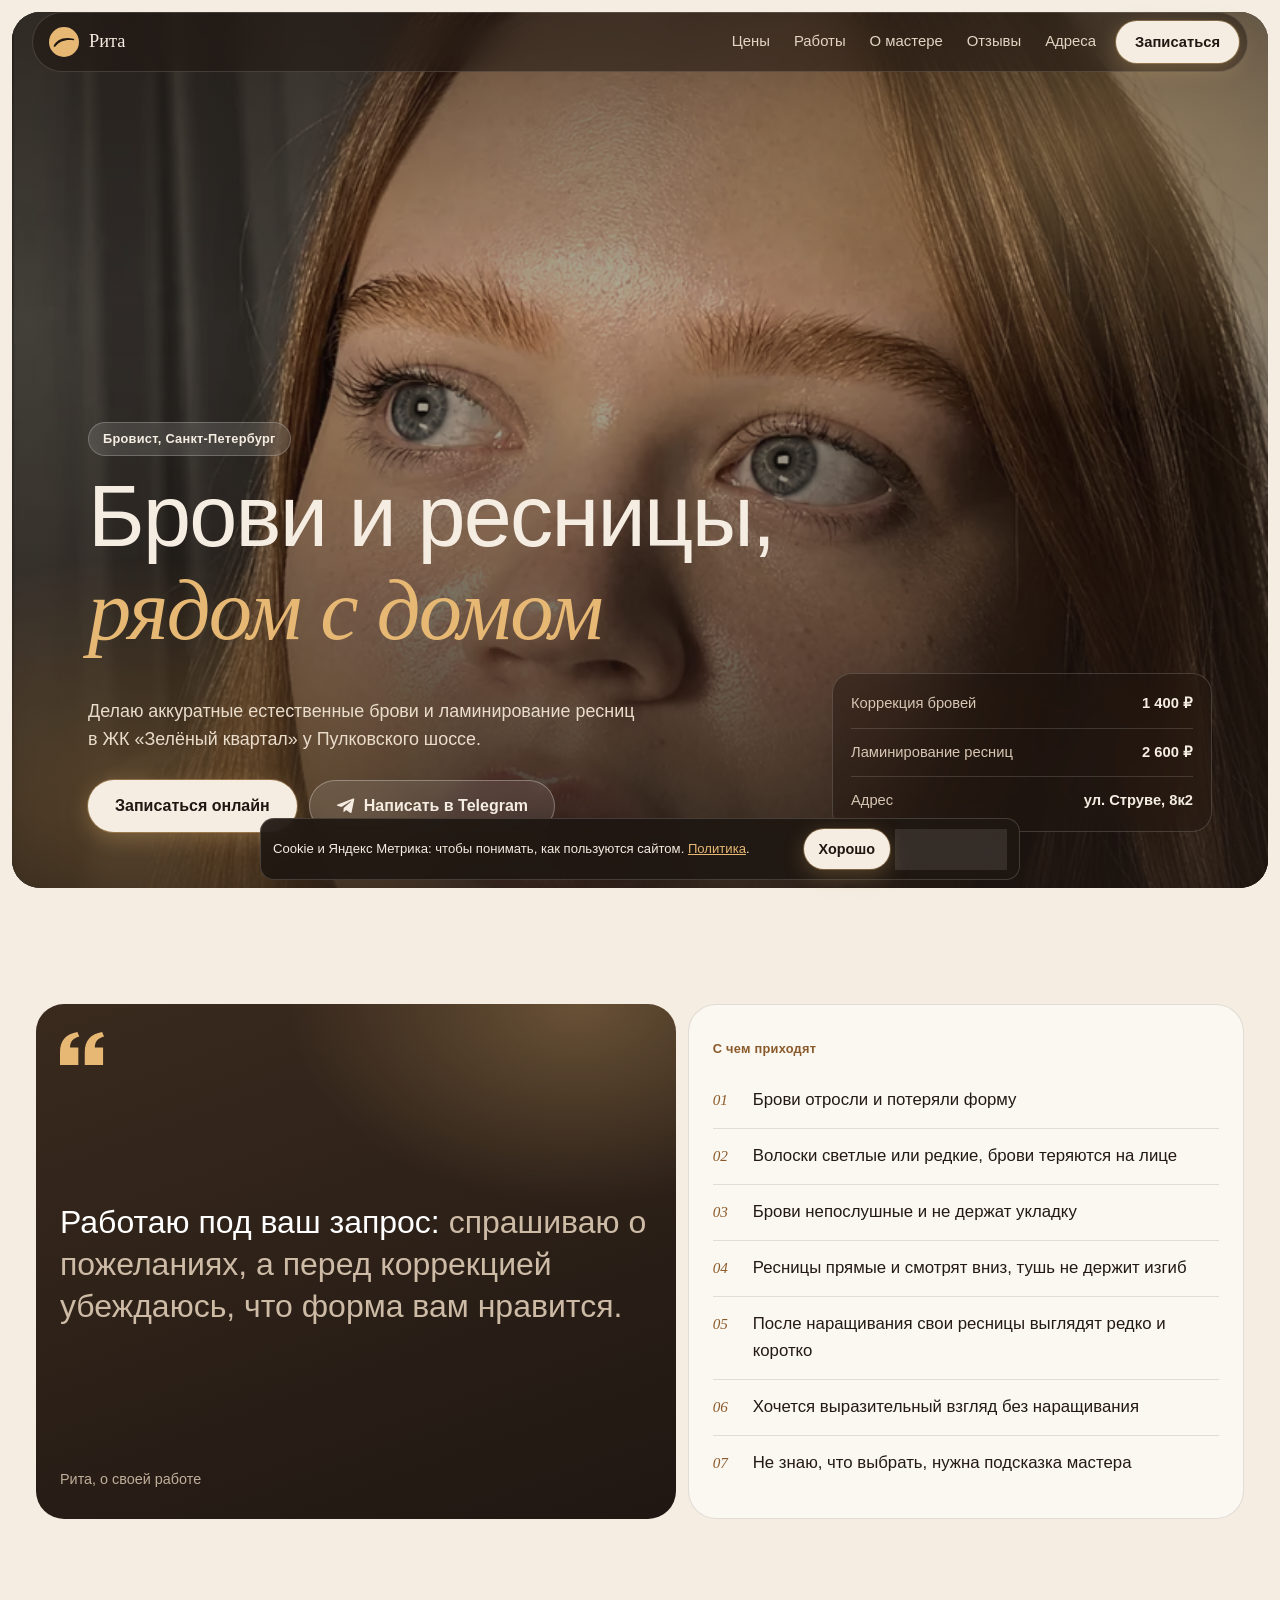
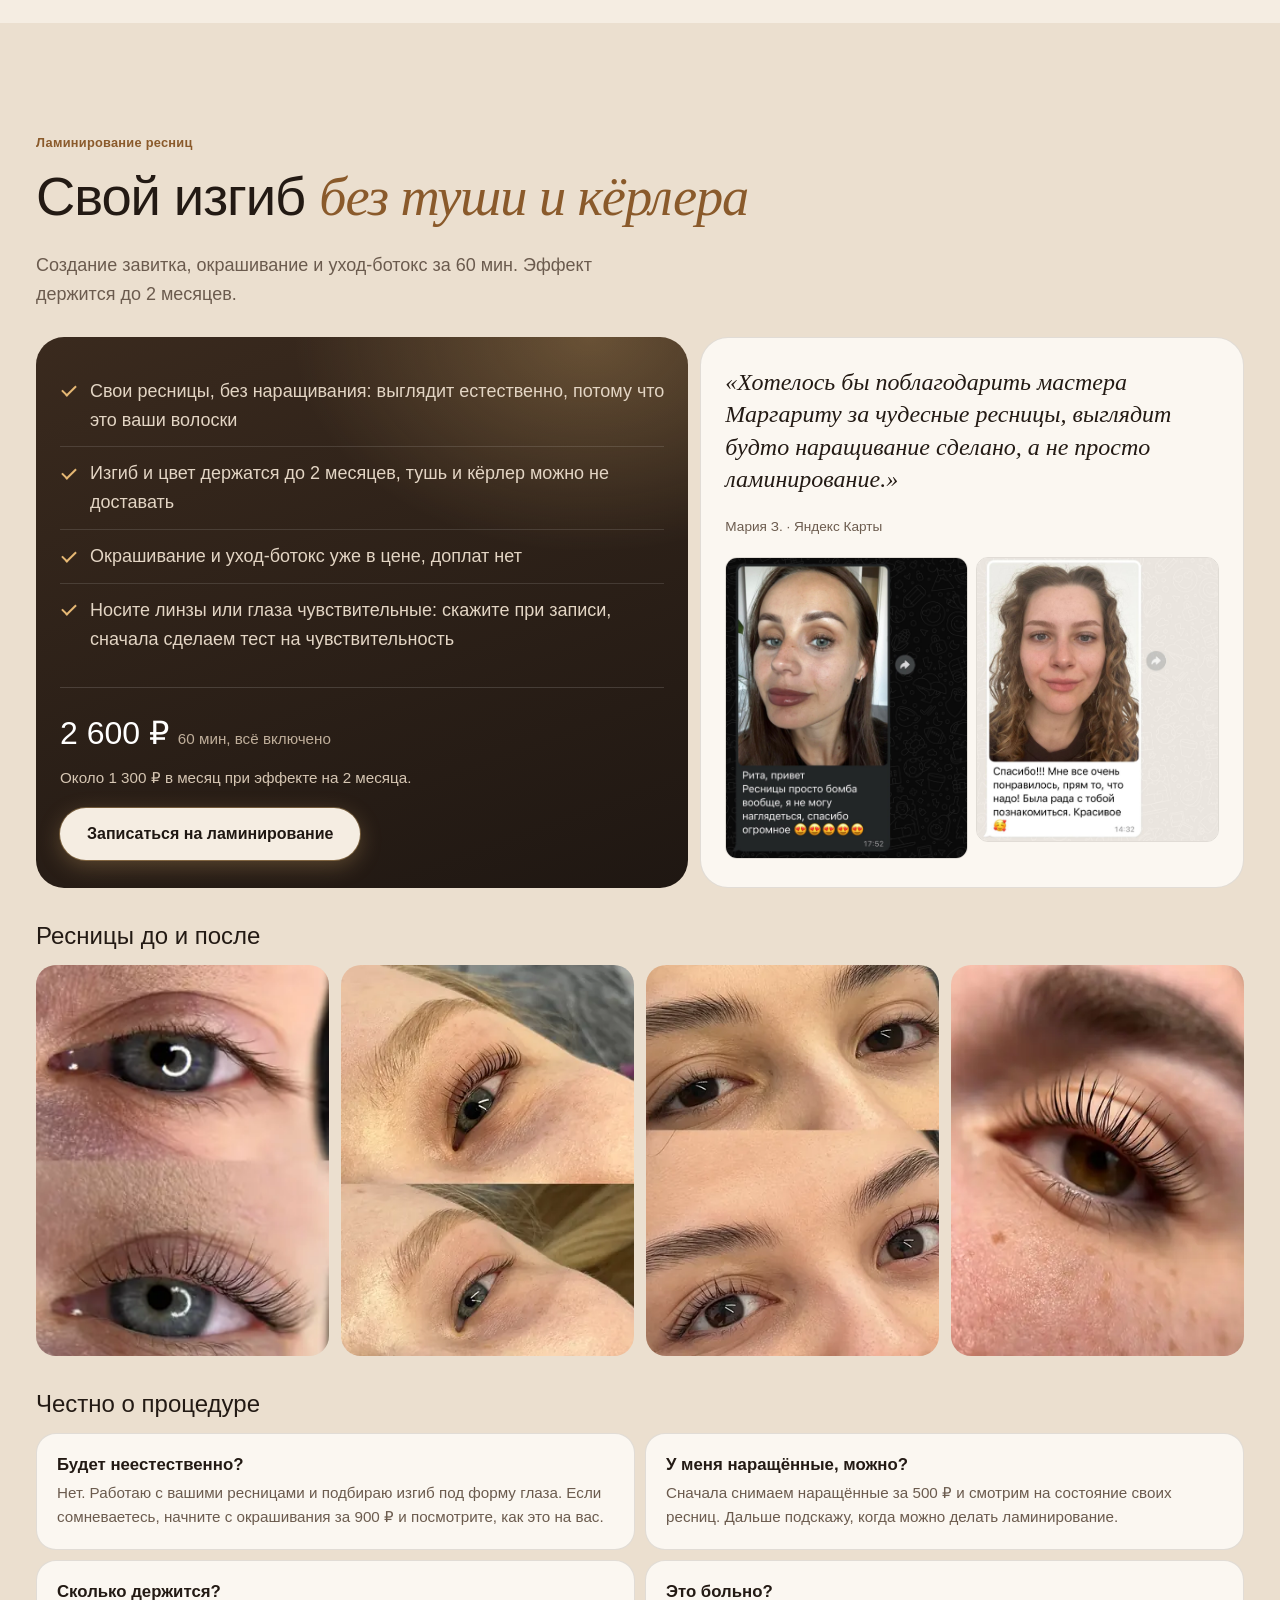
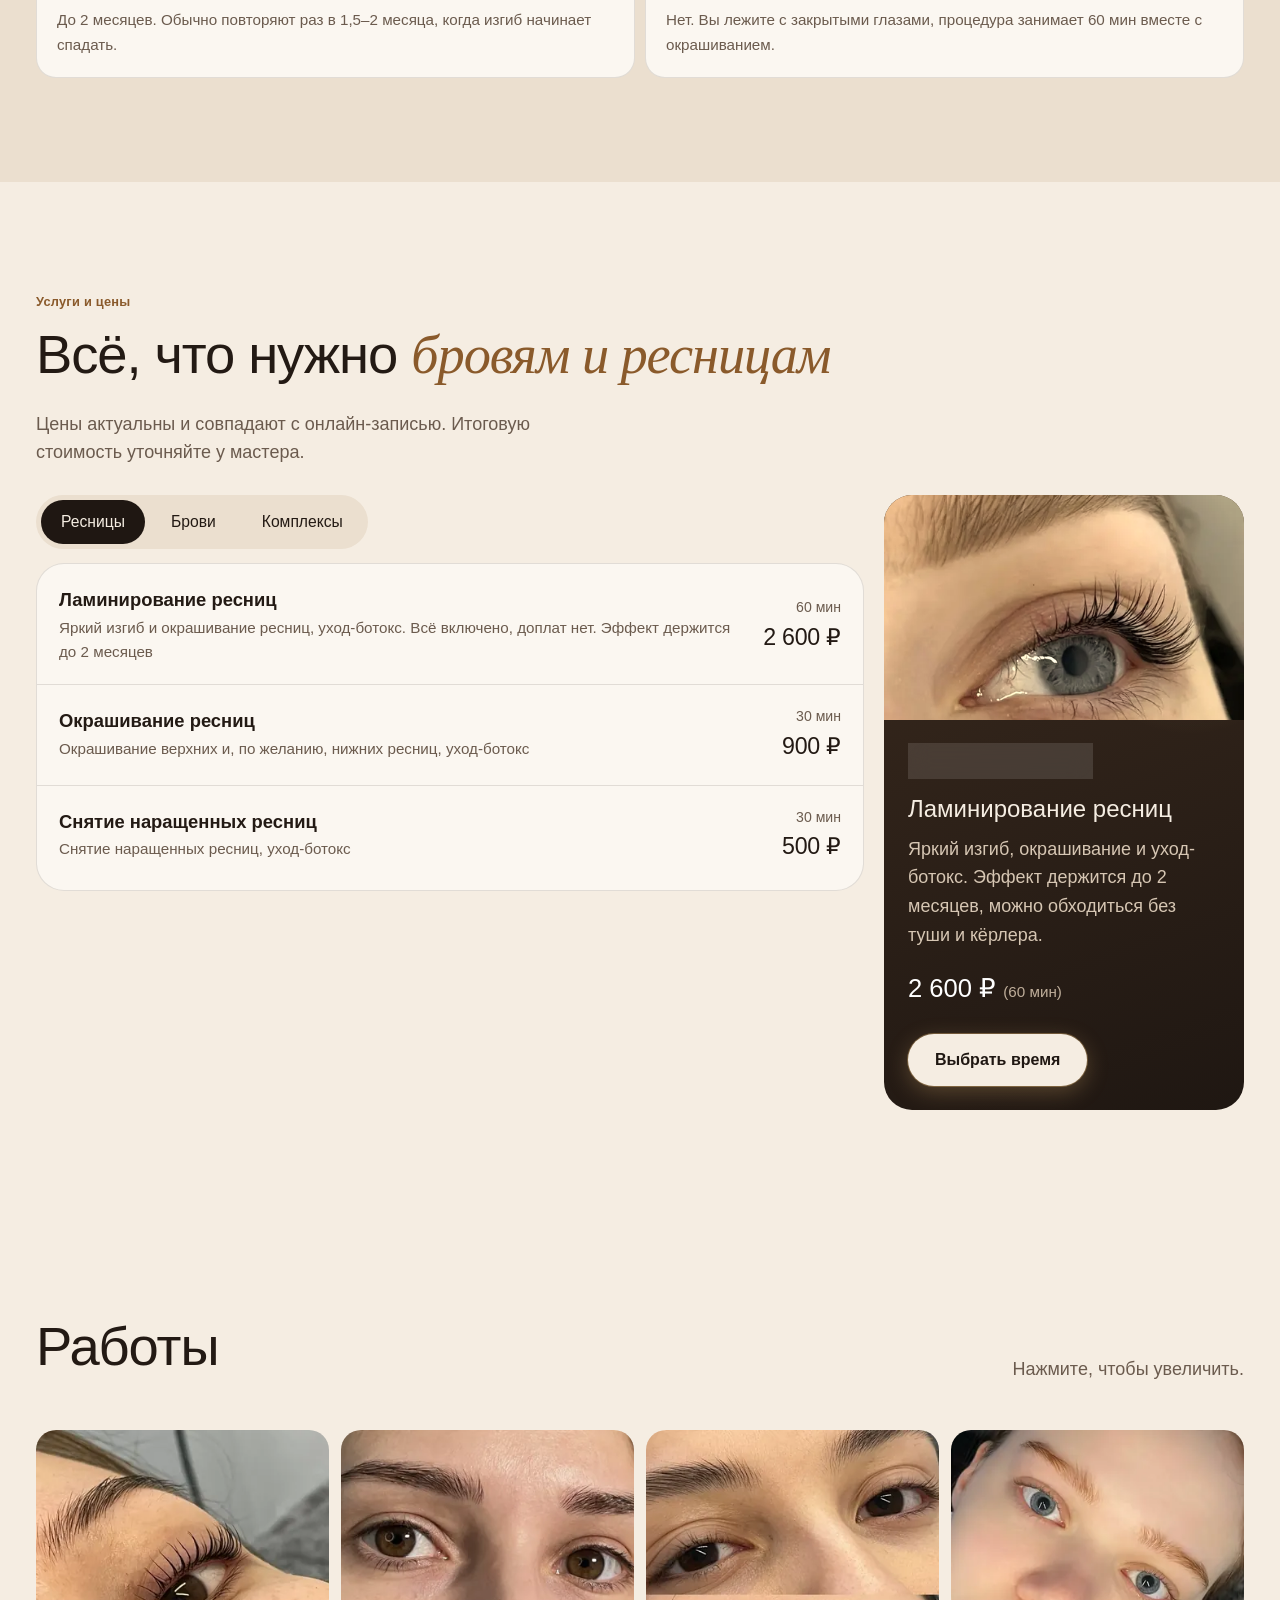
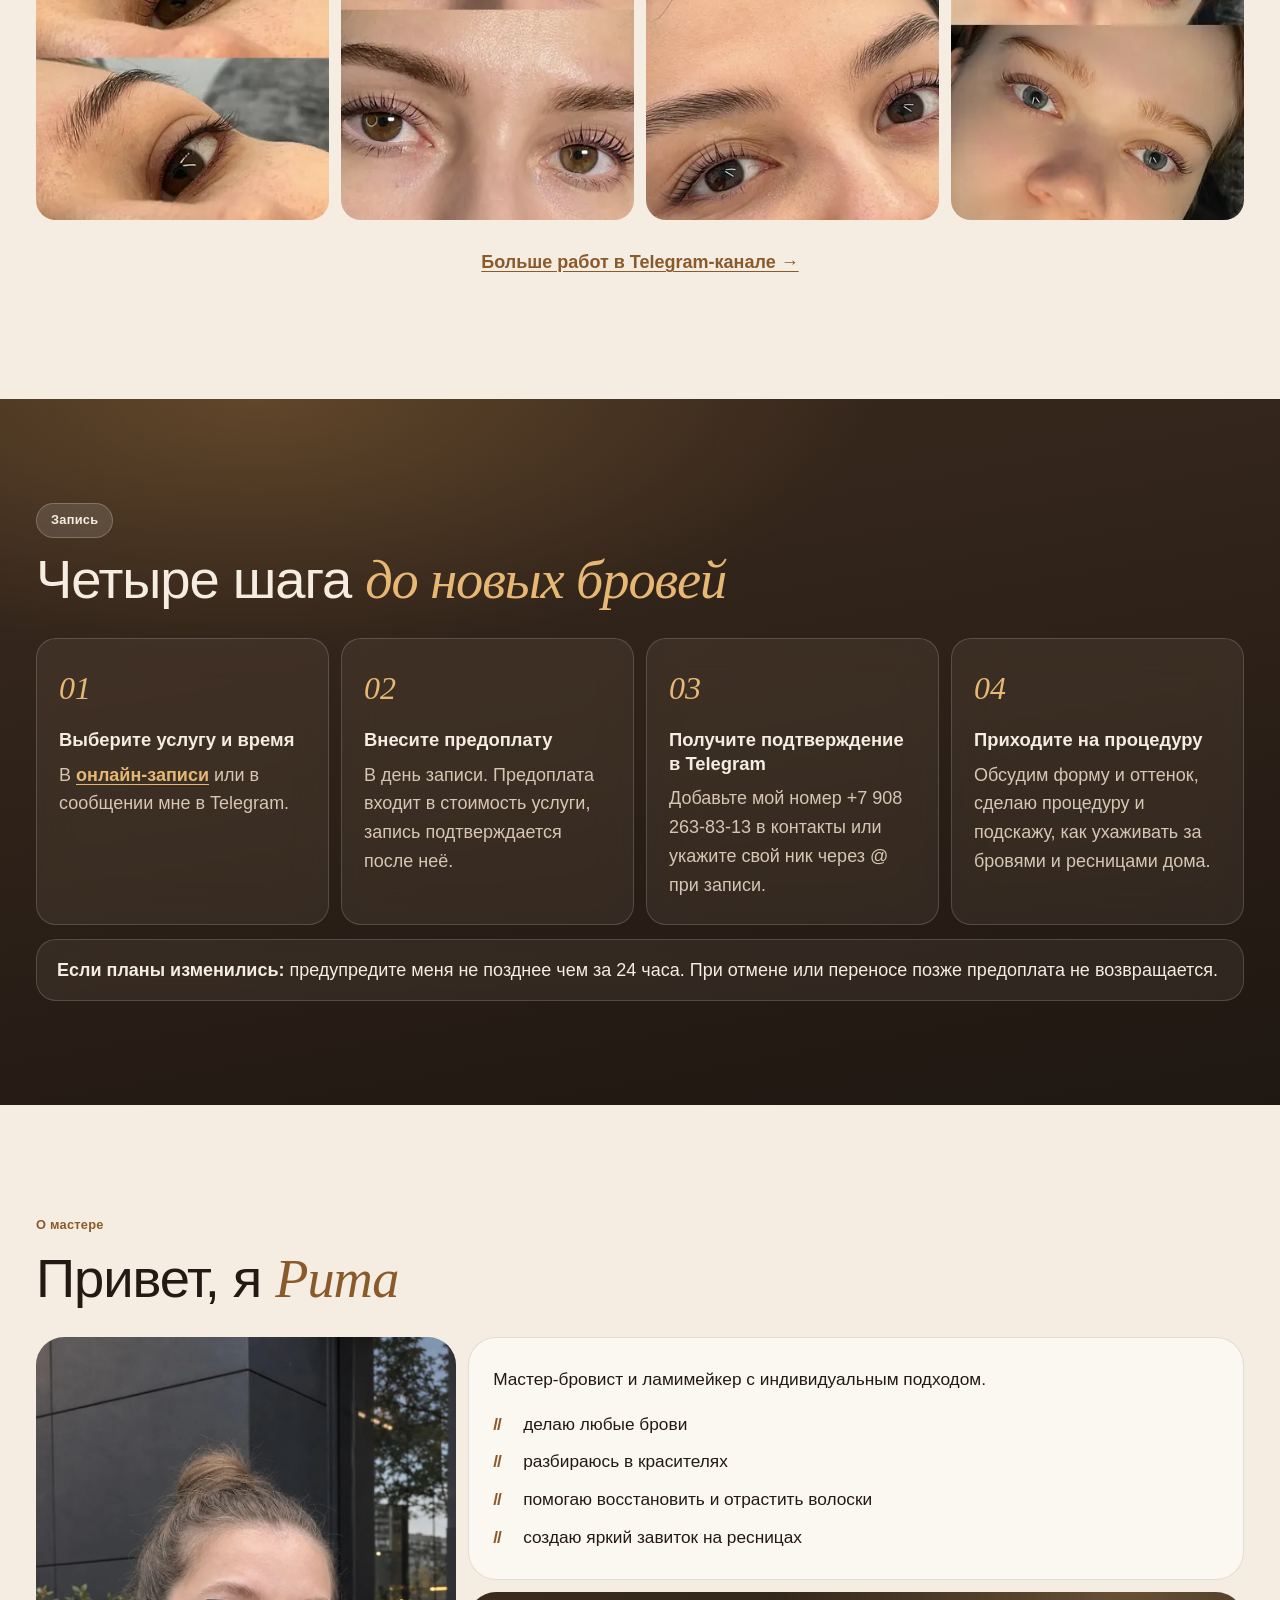
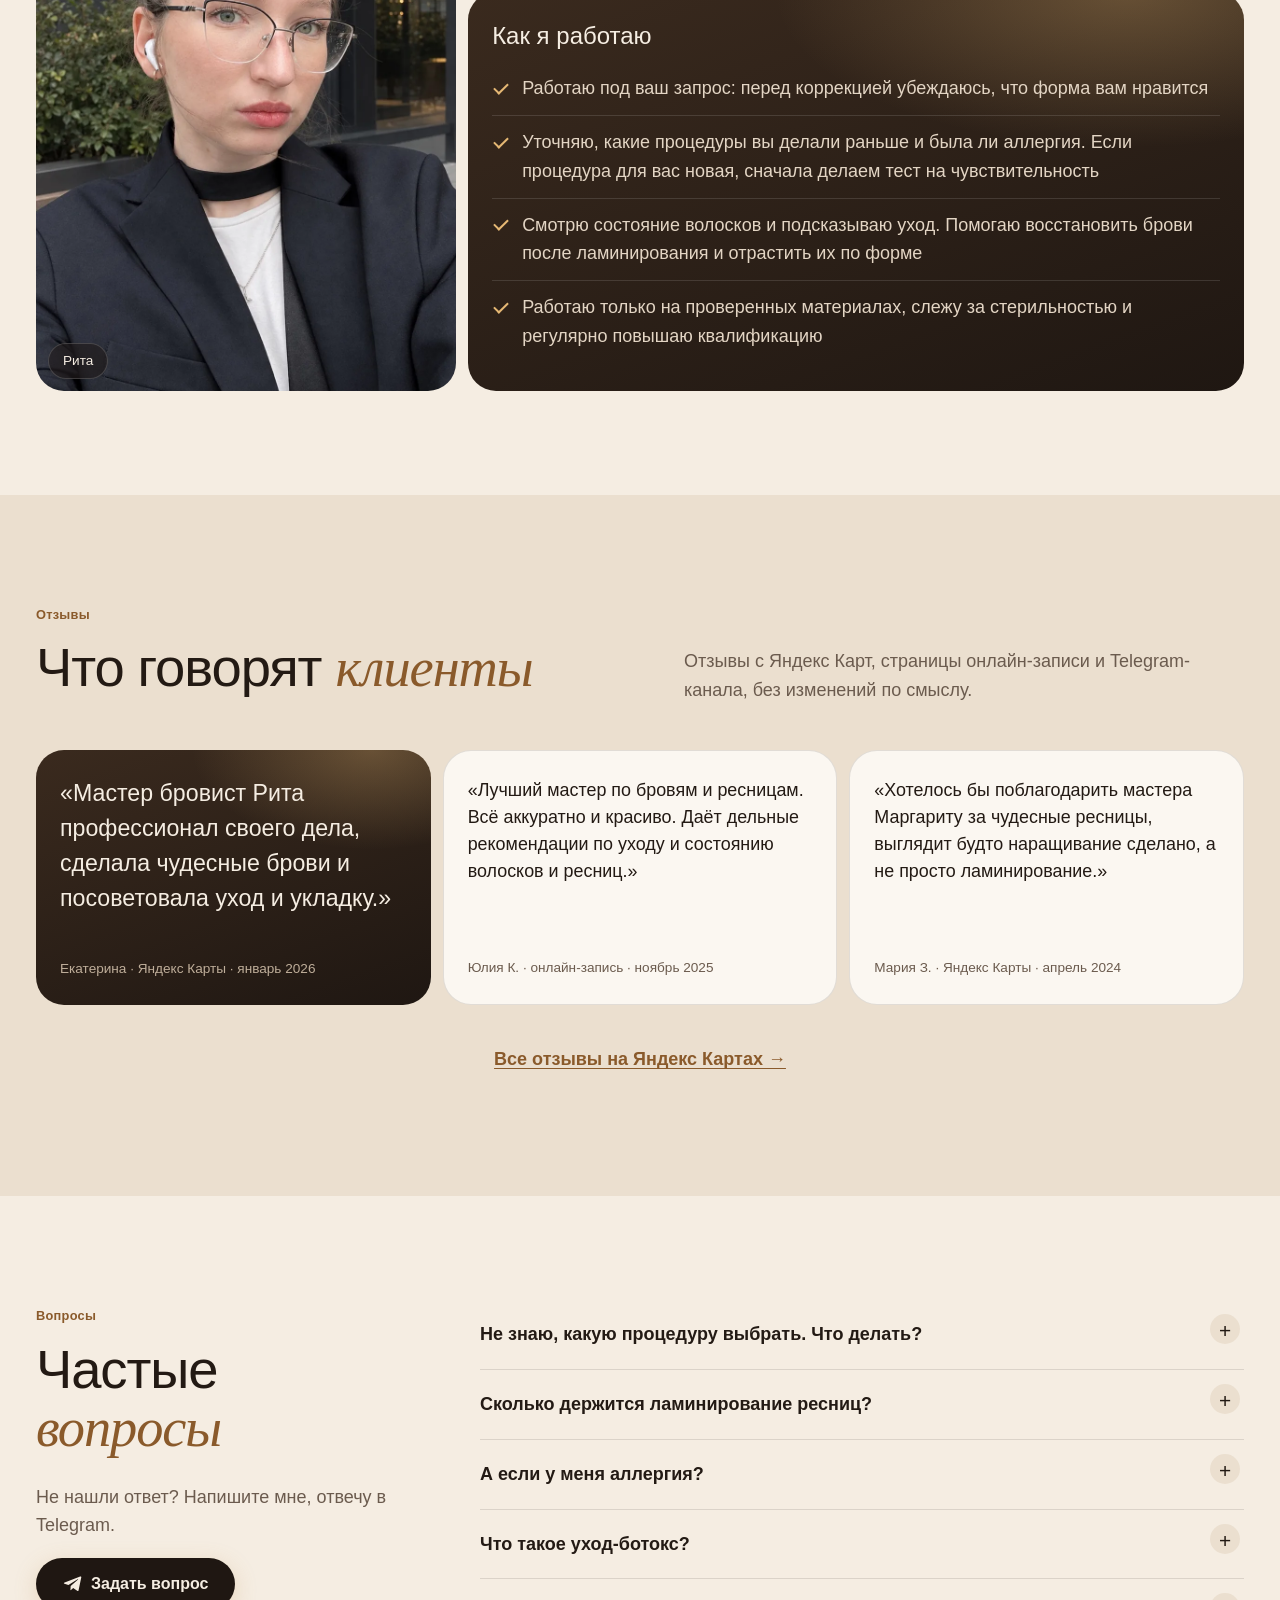
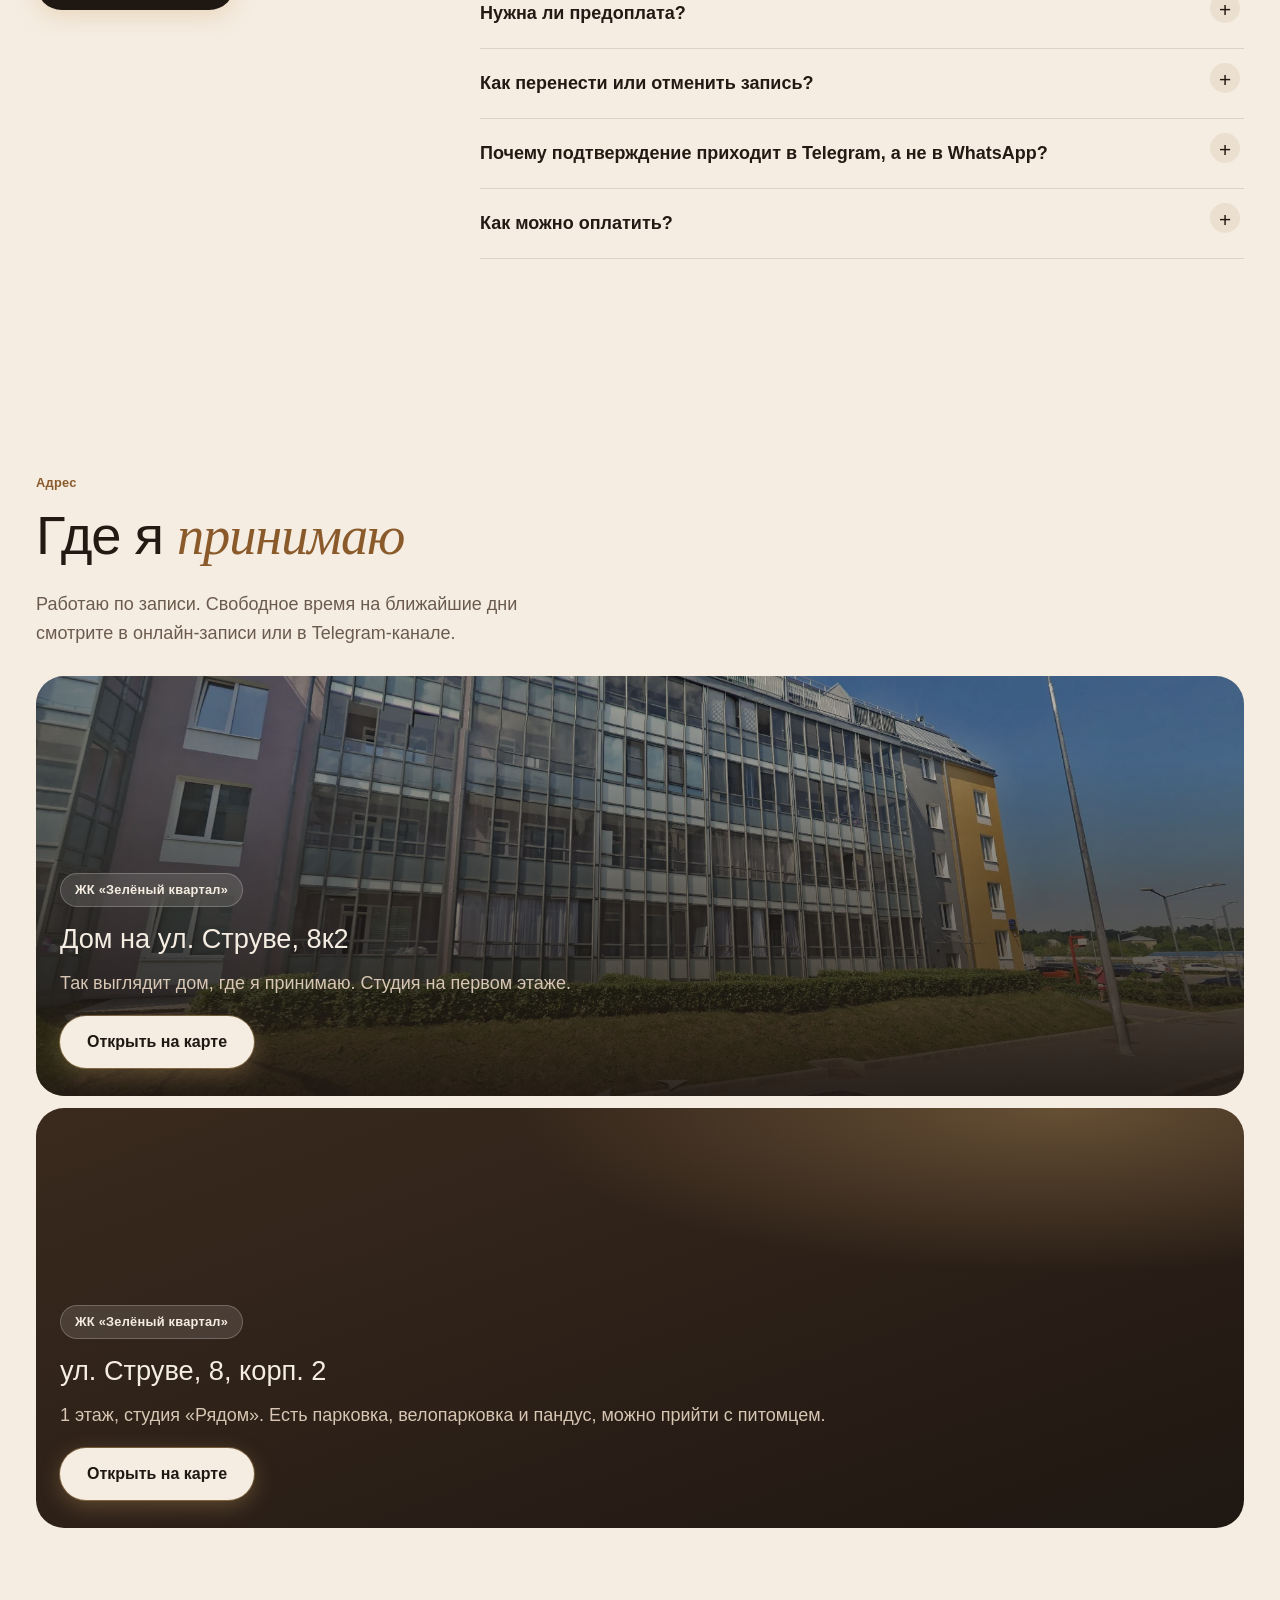
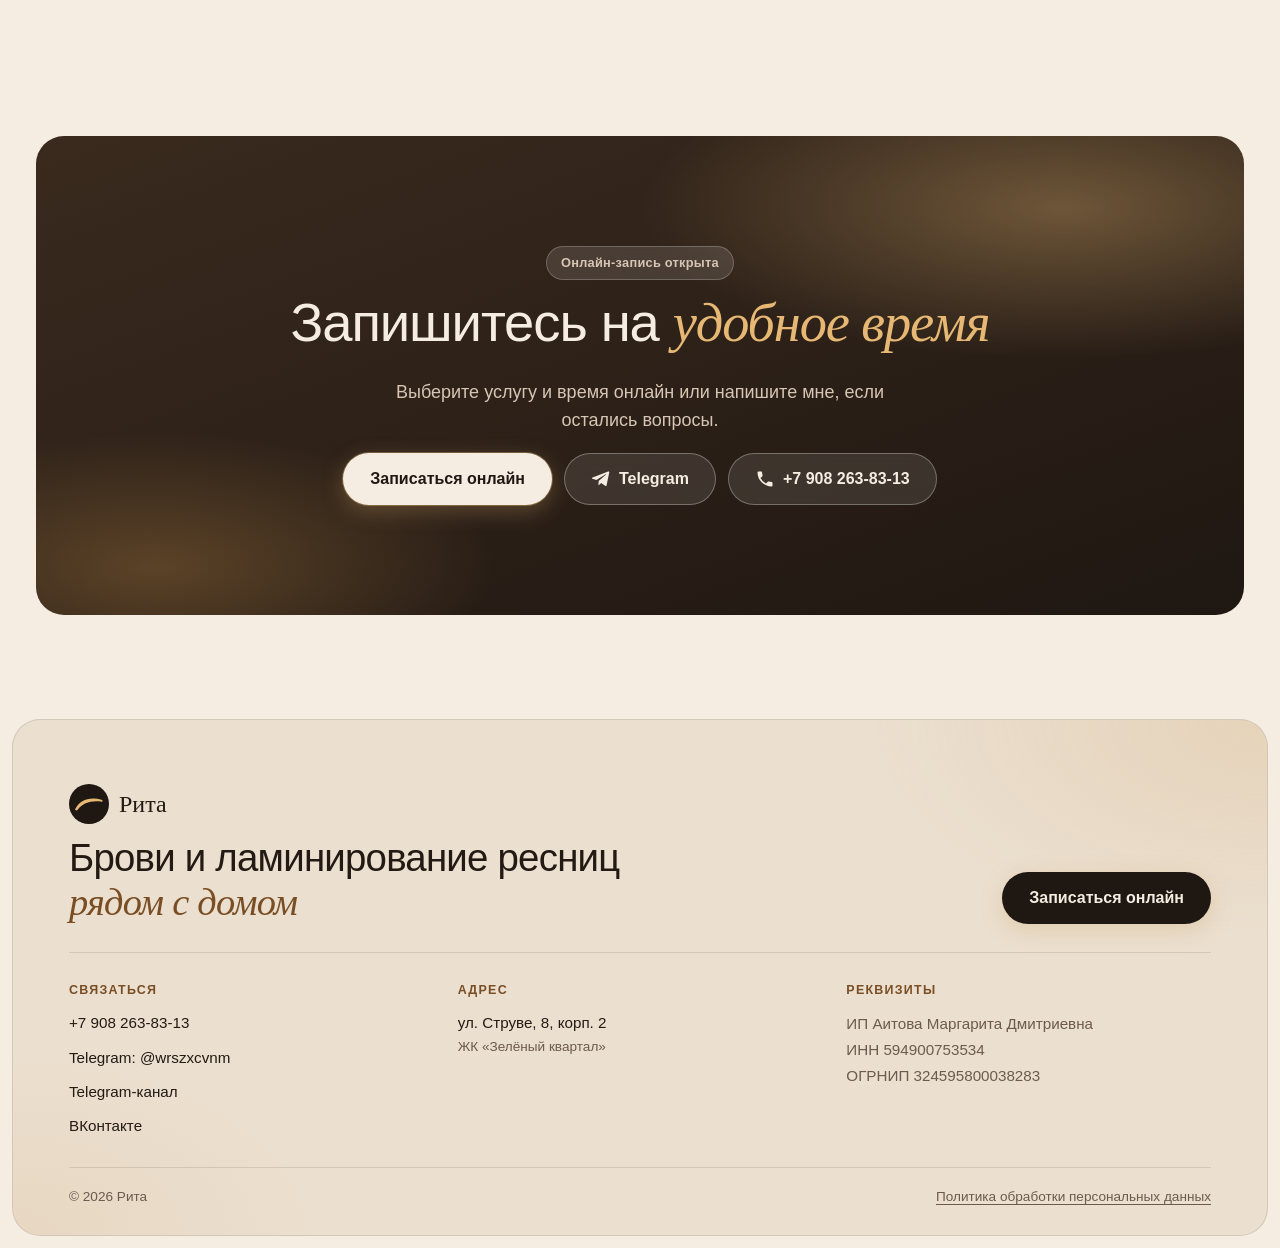
==== commit a0b4c24c: "Вернуть фон первого экрана из приложенного фото" ====
--- a/index.html
+++ b/index.html
@@ -17,7 +17,7 @@
   <meta property="og:url" content="https://brov-rita.vercel.app/">
   <meta name="theme-color" content="#1f1712">
   <link rel="icon" href="favicon.svg" type="image/svg+xml">
-  <link rel="preload" as="image" href="img/hero-bg2.webp">
+  <link rel="preload" as="image" href="img/hero-bg.webp">
   <link rel="stylesheet" href="styles.css?v=20261119d">
   <script type="application/ld+json">
   {
@@ -63,8 +63,8 @@
   <!-- 1. Первый экран -->
   <section class="hero">
     <picture>
-      <source media="(max-width: 699px)" srcset="img/hero-bg2-sm.webp">
-      <img class="hero__bg" src="img/hero-bg2.webp" width="960" height="1280" alt="" fetchpriority="high">
+      <source media="(max-width: 699px)" srcset="img/hero-bg-sm.webp">
+      <img class="hero__bg" src="img/hero-bg.webp" width="1122" height="1402" alt="" fetchpriority="high">
     </picture>
     <div class="hero__glow" aria-hidden="true"></div>
     <div class="hero__content">
--- a/styles.css
+++ b/styles.css
@@ -100,7 +100,7 @@
 .nav__in { max-width: 1216px; margin: 0 auto; display: flex; align-items: center; gap: 20px; padding: 8px 8px 8px 16px; border-radius: 999px;
   background: rgba(31, 23, 18, .55); border: 1px solid rgba(255, 255, 255, .14); backdrop-filter: blur(18px); -webkit-backdrop-filter: blur(18px); color: var(--cream); }
 .brand { display: inline-flex; align-items: center; gap: 10px; text-decoration: none; margin-right: auto; font-family: var(--serif); font-size: 1.15rem; white-space: nowrap; }
-@media (max-width: 699px) { .hero__bg { object-position: 50% 20%; } }
+@media (max-width: 699px) { .hero__bg { object-position: 50% 30%; } }
 .brand__mark { width: 30px; height: 30px; color: var(--honey); }
 .nav__links { display: none; gap: 24px; }
 .nav__links a { text-decoration: none; font-size: .93rem; color: #e3d5c4; }
@@ -109,7 +109,7 @@
 /* Первый экран */
 .hero { position: relative; margin: 8px; min-height: calc(100svh - 16px); border-radius: var(--r-lg); overflow: hidden; color: var(--cream);
   display: flex; flex-direction: column; justify-content: flex-end; gap: 20px; padding: 110px 20px 20px; background: var(--night); }
-.hero__bg { position: absolute; inset: 0; width: 100%; height: 100%; object-fit: cover; object-position: 50% 25%;
+.hero__bg { position: absolute; inset: 0; width: 100%; height: 100%; object-fit: cover; object-position: 50% 30%;
   filter: sepia(.35) saturate(1.15) brightness(.8); }
 .hero::after { content: ""; position: absolute; inset: 0; background: linear-gradient(180deg, rgba(31,23,18,.55) 0%, rgba(31,23,18,.15) 35%, rgba(31,23,18,.85) 100%); }
 .hero__glow { position: absolute; inset: 0; z-index: 1; pointer-events: none;
